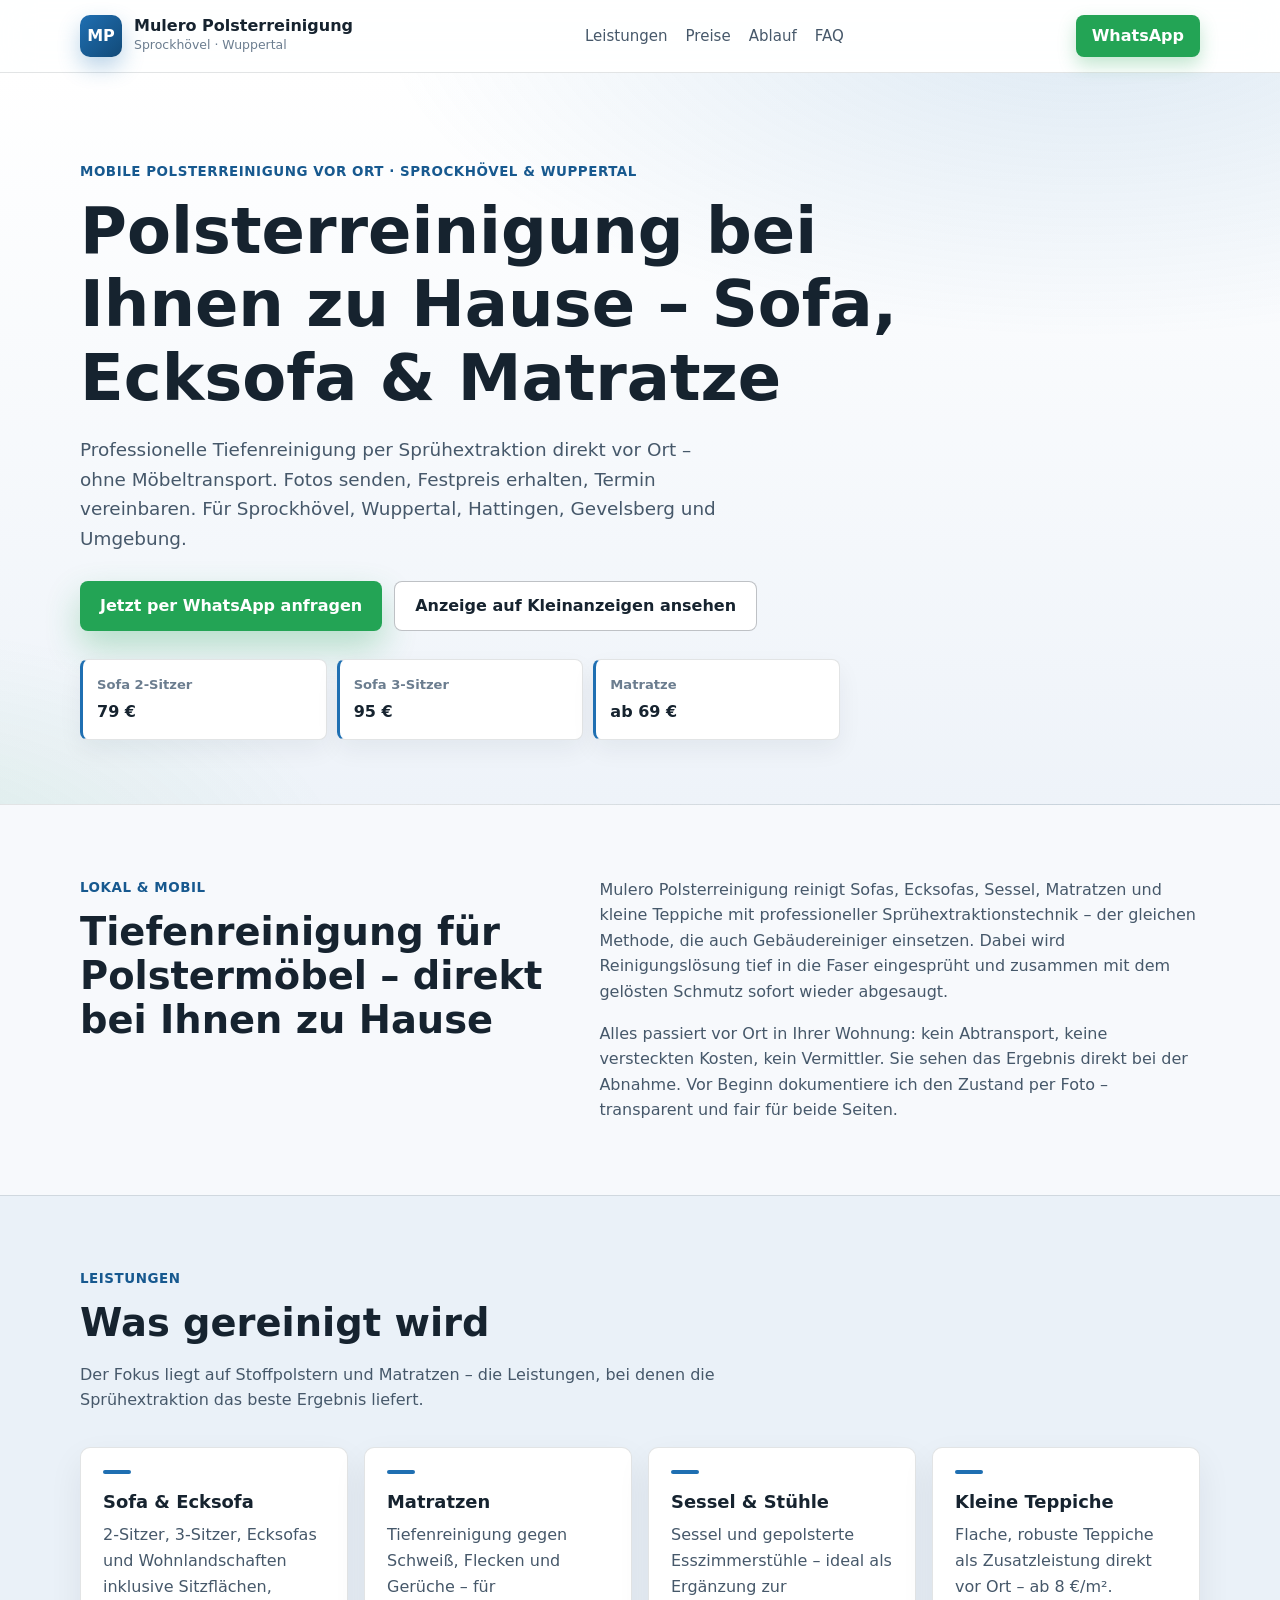
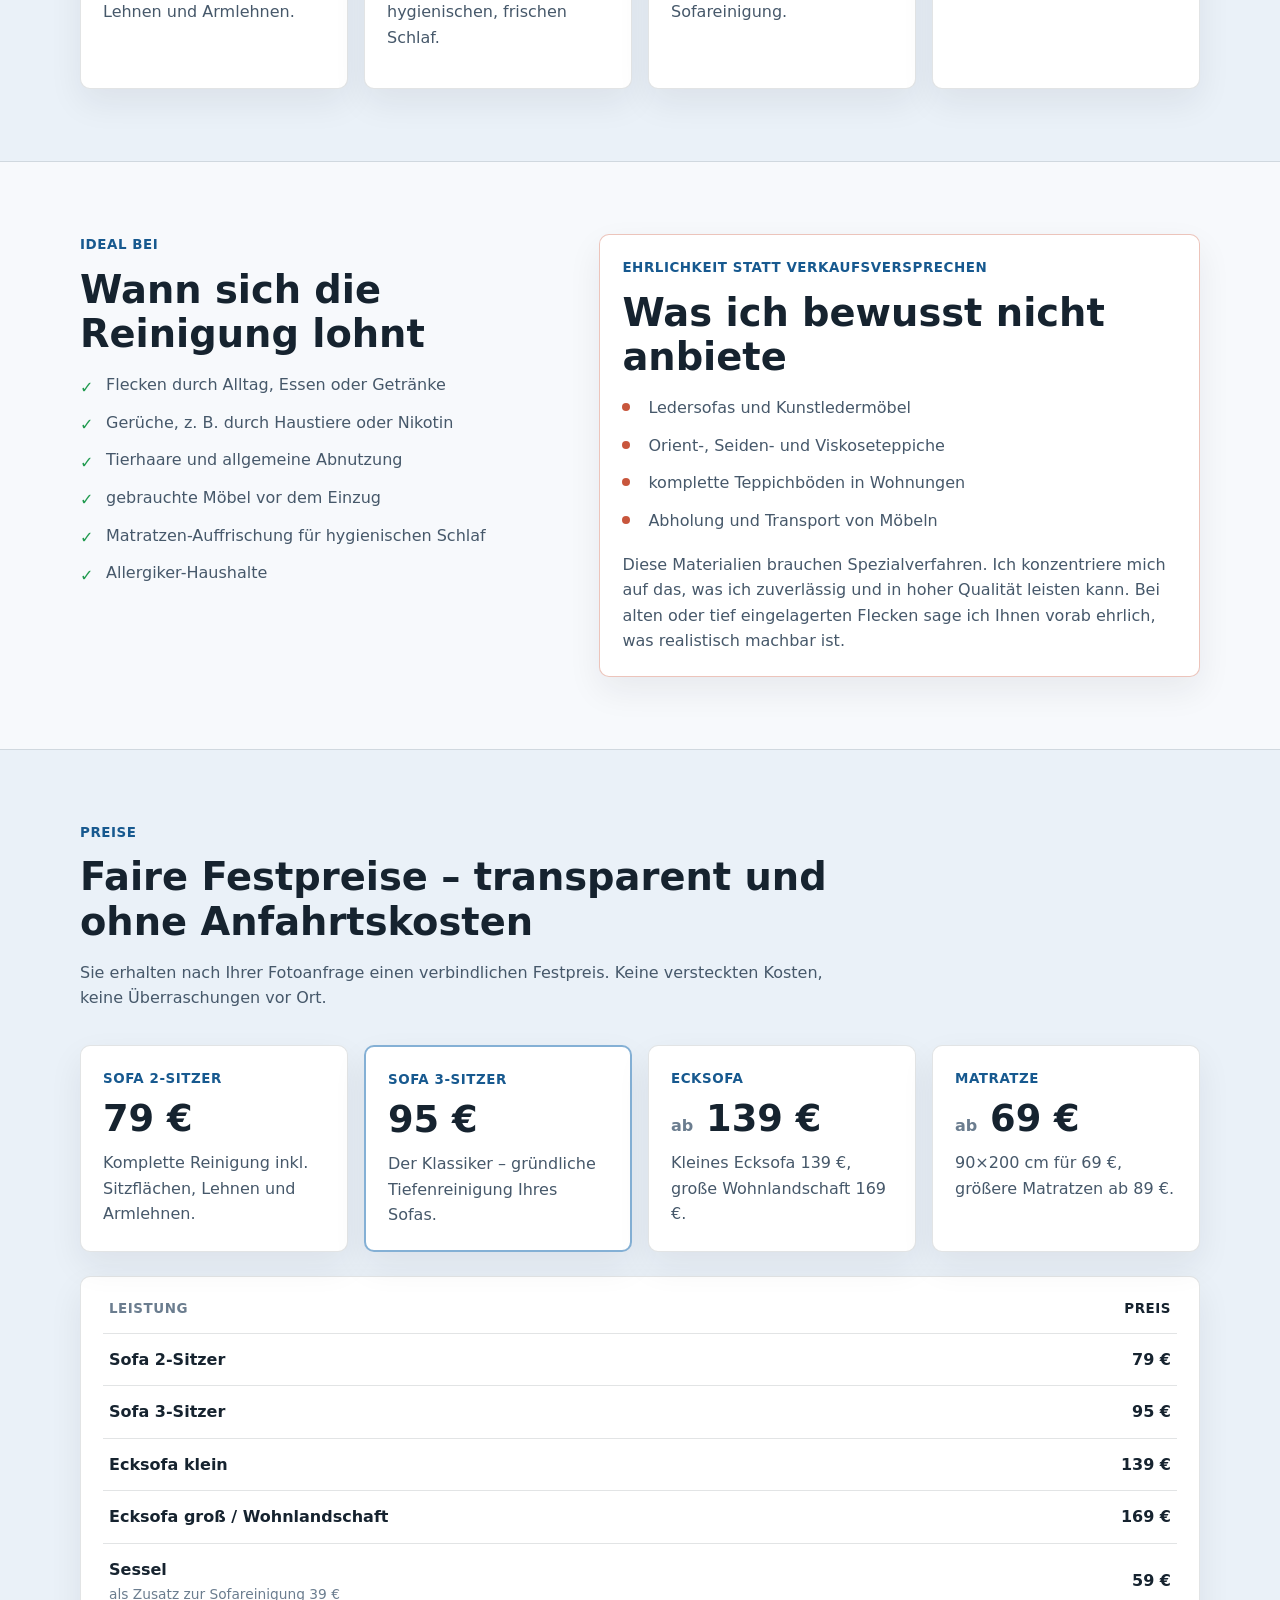
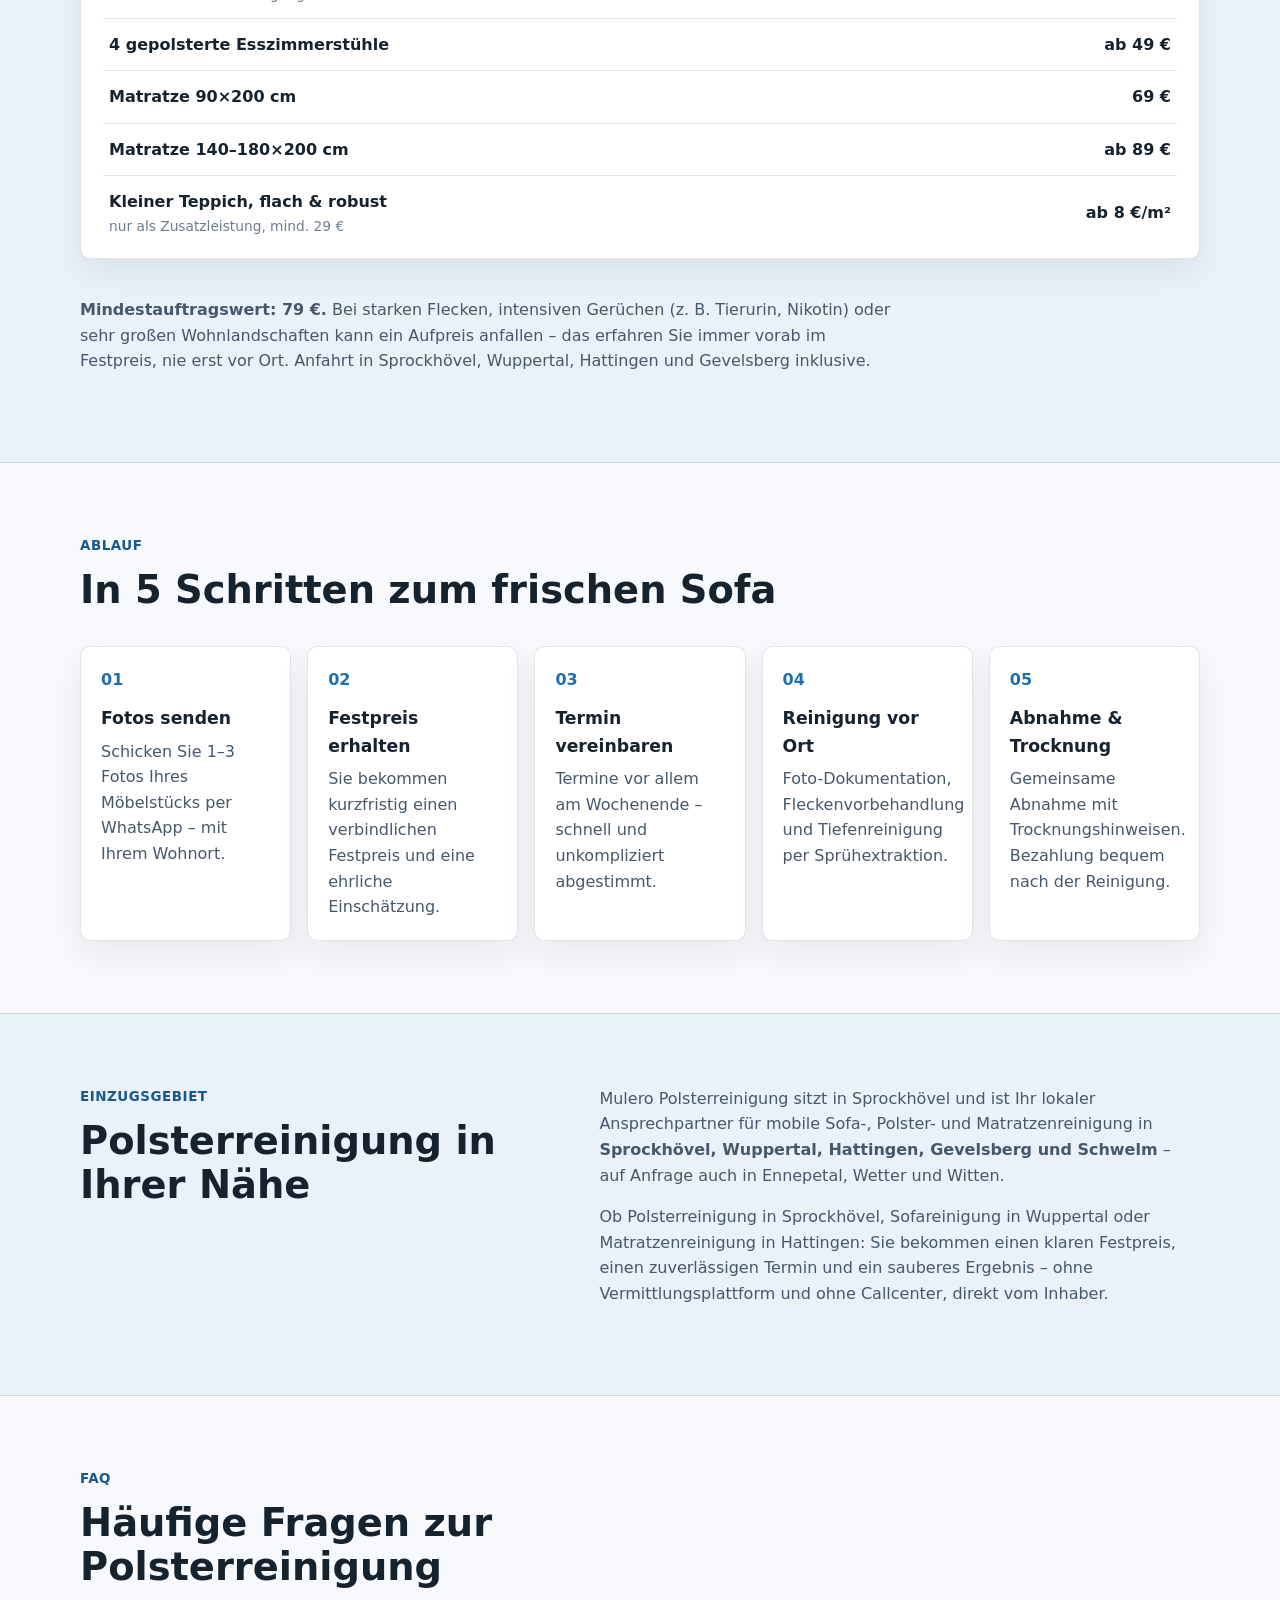
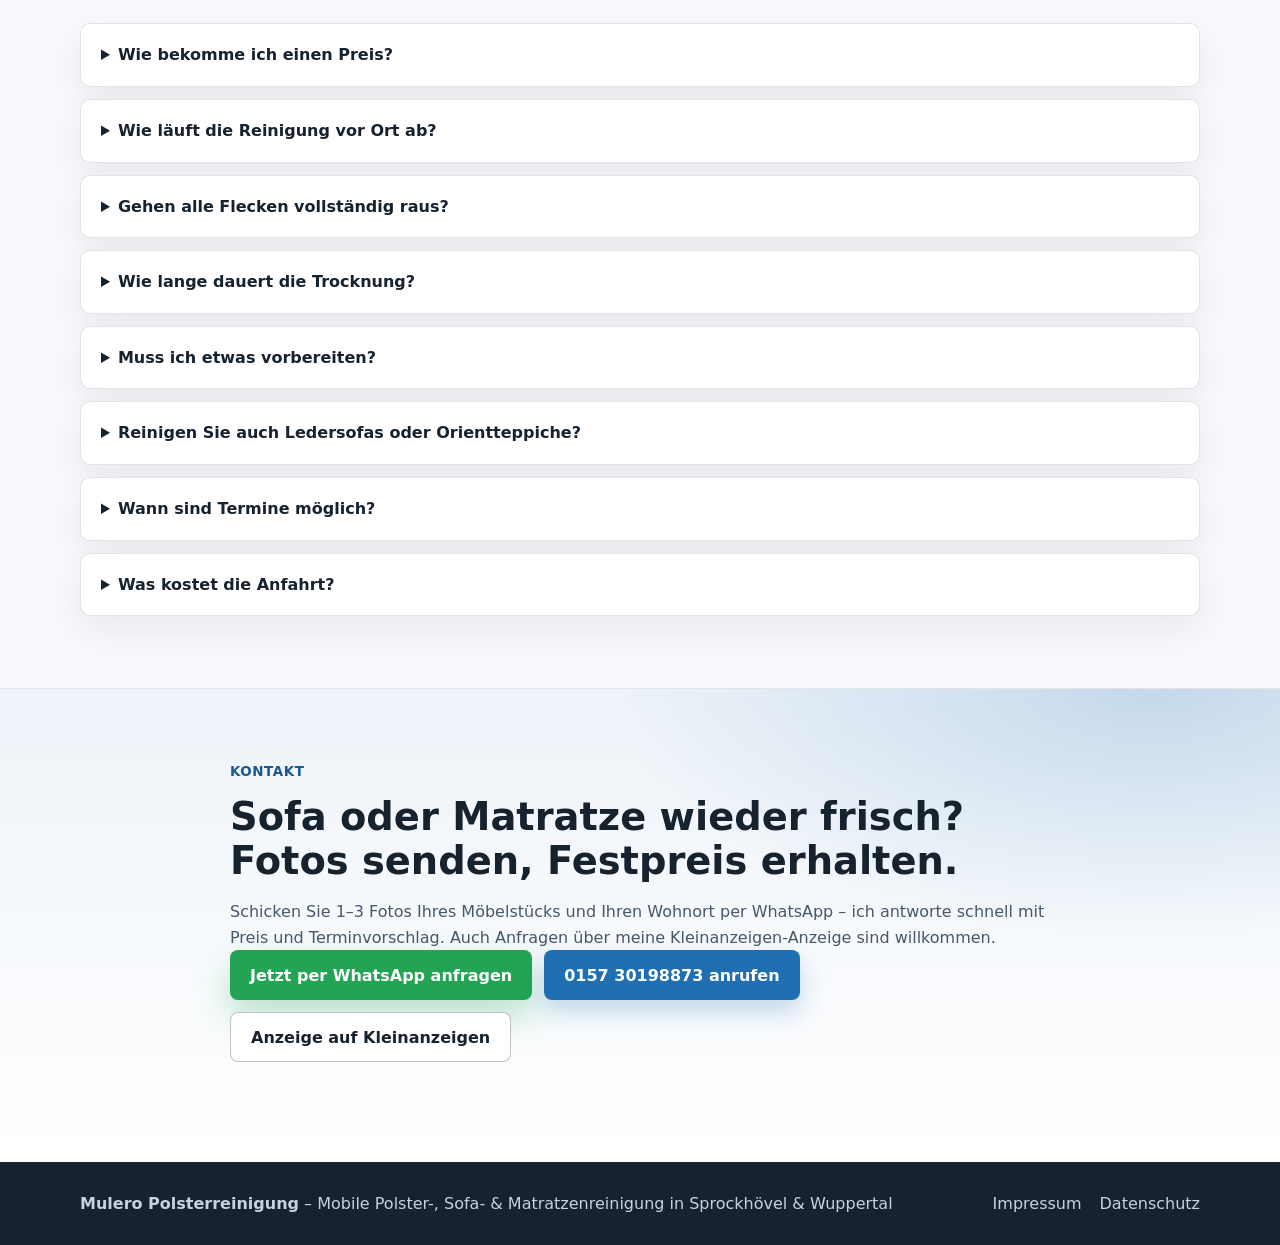
==== index.html @ 93bdd543 "Add files via upload" ====
<!doctype html>
<html lang="de">
  <head>
    <meta charset="utf-8">
    <meta name="viewport" content="width=device-width, initial-scale=1">
    <title>Polsterreinigung Sprockhövel & Wuppertal | Sofa, Ecksofa & Matratze vor Ort</title>
    <meta name="description" content="Mobile Polsterreinigung vor Ort in Sprockhövel, Wuppertal, Hattingen & Gevelsberg. Sofa ab 79 €, Ecksofa ab 139 €, Matratze ab 69 €. Festpreis nach Foto, professionelle Sprühextraktion, Wochenendtermine. Jetzt per WhatsApp anfragen.">
    <meta name="robots" content="index, follow">
    <meta name="theme-color" content="#1f6fb2">
    <meta property="og:title" content="Polsterreinigung vor Ort in Sprockhövel & Wuppertal | Mulero Polsterreinigung">
    <meta property="og:description" content="Sofa, Ecksofa & Matratze professionell vor Ort gereinigt. Festpreis nach Foto, faire Preise, Wochenendtermine. Sprockhövel, Wuppertal, Hattingen, Gevelsberg.">
    <meta property="og:type" content="website">
    <meta property="og:locale" content="de_DE">
    <link rel="stylesheet" href="styles.css">
    <script type="application/ld+json">
      {
        "@context": "https://schema.org",
        "@graph": [
          {
            "@type": "LocalBusiness",
            "@id": "#business",
            "name": "Mulero Polsterreinigung",
            "description": "Mobile Polster-, Sofa- und Matratzenreinigung vor Ort beim Kunden in Sprockhövel, Wuppertal, Hattingen, Gevelsberg und Umgebung. Professionelle Sprühextraktion, Festpreis nach Foto.",
            "url": "./",
            "telephone": "+4915730198873",
            "email": "marcello199715@gmail.com",
            "sameAs": [
              "https://www.kleinanzeigen.de/s-anzeige/polsterreinigung-sofa-matratze-teppich-sprockhoevel-wuppertal/3452141105-239-1556",
              "https://www.kleinanzeigen.de/pro/mulero-athletic-goods"
            ],
            "address": {
              "@type": "PostalAddress",
              "streetAddress": "Poststraße 12",
              "postalCode": "45549",
              "addressLocality": "Sprockhövel",
              "addressCountry": "DE"
            },
            "areaServed": [
              "Sprockhövel",
              "Wuppertal",
              "Hattingen",
              "Gevelsberg",
              "Schwelm",
              "Ennepetal",
              "Wetter (Ruhr)",
              "Witten"
            ],
            "priceRange": "69 € - 169 €",
            "openingHours": "Sa,So 09:00-18:00"
          },
          {
            "@type": "Service",
            "@id": "#service",
            "serviceType": "Mobile Polsterreinigung - Sofa, Ecksofa, Matratze, Sessel, Teppich",
            "provider": {
              "@id": "#business"
            },
            "areaServed": [
              "Sprockhövel",
              "Wuppertal",
              "Hattingen",
              "Gevelsberg",
              "Schwelm"
            ],
            "offers": [
              {
                "@type": "Offer",
                "name": "Sofa 2-Sitzer Reinigung",
                "price": "79.00",
                "priceCurrency": "EUR"
              },
              {
                "@type": "Offer",
                "name": "Sofa 3-Sitzer Reinigung",
                "price": "95.00",
                "priceCurrency": "EUR"
              },
              {
                "@type": "Offer",
                "name": "Ecksofa klein Reinigung",
                "price": "139.00",
                "priceCurrency": "EUR"
              },
              {
                "@type": "Offer",
                "name": "Ecksofa groß / Wohnlandschaft Reinigung",
                "price": "169.00",
                "priceCurrency": "EUR"
              },
              {
                "@type": "Offer",
                "name": "Matratze 90x200 Reinigung",
                "price": "69.00",
                "priceCurrency": "EUR"
              },
              {
                "@type": "Offer",
                "name": "Matratze 140-180x200 Reinigung",
                "price": "89.00",
                "priceCurrency": "EUR"
              }
            ]
          },
          {
            "@type": "FAQPage",
            "@id": "#faq",
            "mainEntity": [
              {
                "@type": "Question",
                "name": "Wie bekomme ich einen Preis für meine Polsterreinigung?",
                "acceptedAnswer": {
                  "@type": "Answer",
                  "text": "Senden Sie einfach 1–3 Fotos Ihres Möbelstücks per WhatsApp zusammen mit Ihrem Wohnort. Sie erhalten kurzfristig einen verbindlichen Festpreis und einen Terminvorschlag."
                }
              },
              {
                "@type": "Question",
                "name": "Wie läuft die Reinigung vor Ort ab?",
                "acceptedAnswer": {
                  "@type": "Answer",
                  "text": "Die Reinigung erfolgt direkt bei Ihnen zu Hause per professioneller Sprühextraktion: Foto-Dokumentation, Fleckenvorbehandlung, Tiefenreinigung und Nacharbeit. Ein Sofa dauert je nach Größe etwa 1 bis 2,5 Stunden."
                }
              },
              {
                "@type": "Question",
                "name": "Gehen alle Flecken vollständig raus?",
                "acceptedAnswer": {
                  "@type": "Answer",
                  "text": "Die Tiefenreinigung entfernt Alltagsverschmutzungen, Gerüche und viele Flecken sichtbar. Bei alten, eingebrannten oder chemischen Flecken kann eine Restspur verbleiben. Das wird vorab ehrlich anhand Ihrer Fotos eingeschätzt."
                }
              },
              {
                "@type": "Question",
                "name": "Wie lange dauert die Trocknung?",
                "acceptedAnswer": {
                  "@type": "Answer",
                  "text": "Nach der Reinigung ist das Polster oberflächlich schon deutlich trockener. Die vollständige Trocknung dauert je nach Stoff und Belüftung mehrere Stunden, im Zweifel bis über Nacht. Gute Belüftung beschleunigt die Trocknung."
                }
              },
              {
                "@type": "Question",
                "name": "Muss ich etwas vorbereiten?",
                "acceptedAnswer": {
                  "@type": "Answer",
                  "text": "Bitte saugen Sie das Möbelstück vor dem Termin grob ab und halten Sie den Bereich frei zugänglich. Benötigt werden vor Ort nur eine Steckdose und Zugang zu Wasser."
                }
              },
              {
                "@type": "Question",
                "name": "Reinigen Sie auch Ledersofas oder Orientteppiche?",
                "acceptedAnswer": {
                  "@type": "Answer",
                  "text": "Nein. Ledersofas sowie empfindliche Teppiche aus Seide, Viskose oder hochwertige Orientteppiche werden bewusst nicht angeboten, da sie eine Spezialbehandlung benötigen. Der Fokus liegt auf Stoffpolstern, Matratzen und robusten, flachen Teppichen."
                }
              },
              {
                "@type": "Question",
                "name": "Wann sind Termine möglich?",
                "acceptedAnswer": {
                  "@type": "Answer",
                  "text": "Termine sind vor allem am Wochenende möglich, nach Absprache auch unter der Woche. Kurzfristige Terminvergabe nach Fotoanfrage."
                }
              },
              {
                "@type": "Question",
                "name": "Was kostet die Anfahrt?",
                "acceptedAnswer": {
                  "@type": "Answer",
                  "text": "In Sprockhövel, Wuppertal, Hattingen und Gevelsberg ist die Anfahrt im Festpreis enthalten. Der Mindestauftragswert beträgt 79 €."
                }
              }
            ]
          }
        ]
      }
    </script>
    <script>
      window.va = window.va || function () { (window.vaq = window.vaq || []).push(arguments); };
    </script>
    <script defer src="/_vercel/insights/script.js"></script>
  </head>
  <body>
    <a class="skip-link" href="#main">Direkt zum Inhalt</a>

    <header class="site-header" aria-label="Hauptnavigation">
      <nav class="nav wrap">
        <a class="brand" href="#top" aria-label="Mulero Polsterreinigung Startseite">
          <span class="brand-mark" aria-hidden="true">MP</span>
          <span>
            <strong>Mulero Polsterreinigung</strong>
            <small>Sprockhövel · Wuppertal</small>
          </span>
        </a>
        <div class="nav-links" aria-label="Seitennavigation">
          <a href="#leistungen">Leistungen</a>
          <a href="#preise">Preise</a>
          <a href="#ablauf">Ablauf</a>
          <a href="#faq">FAQ</a>
        </div>
        <a class="nav-cta" href="https://wa.me/4915730198873?text=Hallo%2C%20ich%20interessiere%20mich%20f%C3%BCr%20eine%20Polsterreinigung.%20Ich%20schicke%20Ihnen%20gern%20Fotos%20von%20meinem%20M%C3%B6belst%C3%BCck.">WhatsApp</a>
      </nav>
    </header>

    <main id="main">
      <section class="hero" id="top" aria-labelledby="hero-title">
        <div class="hero-content wrap">
          <p class="eyebrow">Mobile Polsterreinigung vor Ort · Sprockhövel & Wuppertal</p>
          <h1 id="hero-title">Polsterreinigung bei Ihnen zu Hause – Sofa, Ecksofa & Matratze</h1>
          <p class="hero-copy">Professionelle Tiefenreinigung per Sprühextraktion direkt vor Ort – ohne Möbeltransport. Fotos senden, Festpreis erhalten, Termin vereinbaren. Für Sprockhövel, Wuppertal, Hattingen, Gevelsberg und Umgebung.</p>
          <div class="hero-actions" aria-label="Kontakt">
            <a class="button button-primary" href="https://wa.me/4915730198873?text=Hallo%2C%20ich%20interessiere%20mich%20f%C3%BCr%20eine%20Polsterreinigung.%20Ich%20schicke%20Ihnen%20gern%20Fotos%20von%20meinem%20M%C3%B6belst%C3%BCck.">Jetzt per WhatsApp anfragen</a>
            <a class="button button-ghost" href="https://www.kleinanzeigen.de/s-anzeige/polsterreinigung-sofa-matratze-teppich-sprockhoevel-wuppertal/3452141105-239-1556">Anzeige auf Kleinanzeigen ansehen</a>
          </div>
          <dl class="hero-facts" aria-label="Startpreise">
            <div>
              <dt>Sofa 2-Sitzer</dt>
              <dd>79 €</dd>
            </div>
            <div>
              <dt>Sofa 3-Sitzer</dt>
              <dd>95 €</dd>
            </div>
            <div>
              <dt>Matratze</dt>
              <dd>ab 69 €</dd>
            </div>
          </dl>
        </div>
      </section>

      <section class="section intro" aria-labelledby="intro-title">
        <div class="wrap two-column">
          <div>
            <p class="section-kicker">Lokal & mobil</p>
            <h2 id="intro-title">Tiefenreinigung für Polstermöbel – direkt bei Ihnen zu Hause</h2>
          </div>
          <div class="intro-copy">
            <p>Mulero Polsterreinigung reinigt Sofas, Ecksofas, Sessel, Matratzen und kleine Teppiche mit professioneller Sprühextraktionstechnik – der gleichen Methode, die auch Gebäudereiniger einsetzen. Dabei wird Reinigungslösung tief in die Faser eingesprüht und zusammen mit dem gelösten Schmutz sofort wieder abgesaugt.</p>
            <p>Alles passiert vor Ort in Ihrer Wohnung: kein Abtransport, keine versteckten Kosten, kein Vermittler. Sie sehen das Ergebnis direkt bei der Abnahme. Vor Beginn dokumentiere ich den Zustand per Foto – transparent und fair für beide Seiten.</p>
          </div>
        </div>
      </section>

      <section class="section band" id="leistungen" aria-labelledby="service-title">
        <div class="wrap">
          <div class="section-head">
            <p class="section-kicker">Leistungen</p>
            <h2 id="service-title">Was gereinigt wird</h2>
            <p>Der Fokus liegt auf Stoffpolstern und Matratzen – die Leistungen, bei denen die Sprühextraktion das beste Ergebnis liefert.</p>
          </div>
          <div class="feature-grid">
            <article class="feature-card">
              <span class="feature-dot" aria-hidden="true"></span>
              <h3>Sofa & Ecksofa</h3>
              <p>2-Sitzer, 3-Sitzer, Ecksofas und Wohnlandschaften inklusive Sitzflächen, Lehnen und Armlehnen.</p>
            </article>
            <article class="feature-card">
              <span class="feature-dot" aria-hidden="true"></span>
              <h3>Matratzen</h3>
              <p>Tiefenreinigung gegen Schweiß, Flecken und Gerüche – für hygienischen, frischen Schlaf.</p>
            </article>
            <article class="feature-card">
              <span class="feature-dot" aria-hidden="true"></span>
              <h3>Sessel & Stühle</h3>
              <p>Sessel und gepolsterte Esszimmerstühle – ideal als Ergänzung zur Sofareinigung.</p>
            </article>
            <article class="feature-card">
              <span class="feature-dot" aria-hidden="true"></span>
              <h3>Kleine Teppiche</h3>
              <p>Flache, robuste Teppiche als Zusatzleistung direkt vor Ort – ab 8 €/m².</p>
            </article>
          </div>
        </div>
      </section>

      <section class="section" aria-labelledby="fit-title">
        <div class="wrap split">
          <div>
            <p class="section-kicker">Ideal bei</p>
            <h2 id="fit-title">Wann sich die Reinigung lohnt</h2>
            <ul class="check-list">
              <li>Flecken durch Alltag, Essen oder Getränke</li>
              <li>Gerüche, z.&nbsp;B. durch Haustiere oder Nikotin</li>
              <li>Tierhaare und allgemeine Abnutzung</li>
              <li>gebrauchte Möbel vor dem Einzug</li>
              <li>Matratzen-Auffrischung für hygienischen Schlaf</li>
              <li>Allergiker-Haushalte</li>
            </ul>
          </div>
          <div class="notice-panel">
            <p class="section-kicker">Ehrlichkeit statt Verkaufsversprechen</p>
            <h2>Was ich bewusst nicht anbiete</h2>
            <ul class="plain-list">
              <li>Ledersofas und Kunstledermöbel</li>
              <li>Orient-, Seiden- und Viskoseteppiche</li>
              <li>komplette Teppichböden in Wohnungen</li>
              <li>Abholung und Transport von Möbeln</li>
            </ul>
            <p>Diese Materialien brauchen Spezialverfahren. Ich konzentriere mich auf das, was ich zuverlässig und in hoher Qualität leisten kann. Bei alten oder tief eingelagerten Flecken sage ich Ihnen vorab ehrlich, was realistisch machbar ist.</p>
          </div>
        </div>
      </section>

      <section class="section band" id="preise" aria-labelledby="price-title">
        <div class="wrap">
          <div class="section-head">
            <p class="section-kicker">Preise</p>
            <h2 id="price-title">Faire Festpreise – transparent und ohne Anfahrtskosten</h2>
            <p>Sie erhalten nach Ihrer Fotoanfrage einen verbindlichen Festpreis. Keine versteckten Kosten, keine Überraschungen vor Ort.</p>
          </div>
          <div class="price-grid">
            <article class="price-card">
              <p class="price-label">Sofa 2-Sitzer</p>
              <p class="price">79 €</p>
              <p>Komplette Reinigung inkl. Sitzflächen, Lehnen und Armlehnen.</p>
            </article>
            <article class="price-card price-card-highlight">
              <p class="price-label">Sofa 3-Sitzer</p>
              <p class="price">95 €</p>
              <p>Der Klassiker – gründliche Tiefenreinigung Ihres Sofas.</p>
            </article>
            <article class="price-card">
              <p class="price-label">Ecksofa</p>
              <p class="price"><small>ab</small> 139 €</p>
              <p>Kleines Ecksofa 139 €, große Wohnlandschaft 169 €.</p>
            </article>
            <article class="price-card">
              <p class="price-label">Matratze</p>
              <p class="price"><small>ab</small> 69 €</p>
              <p>90×200 cm für 69 €, größere Matratzen ab 89 €.</p>
            </article>
          </div>
          <div class="price-table-panel">
            <table class="price-table">
              <caption class="visually-hidden" hidden>Komplette Preisliste</caption>
              <thead>
                <tr>
                  <th scope="col">Leistung</th>
                  <th scope="col">Preis</th>
                </tr>
              </thead>
              <tbody>
                <tr>
                  <td>Sofa 2-Sitzer</td>
                  <td>79 €</td>
                </tr>
                <tr>
                  <td>Sofa 3-Sitzer</td>
                  <td>95 €</td>
                </tr>
                <tr>
                  <td>Ecksofa klein</td>
                  <td>139 €</td>
                </tr>
                <tr>
                  <td>Ecksofa groß / Wohnlandschaft</td>
                  <td>169 €</td>
                </tr>
                <tr>
                  <td>Sessel <span class="table-hint">als Zusatz zur Sofareinigung 39 €</span></td>
                  <td>59 €</td>
                </tr>
                <tr>
                  <td>4 gepolsterte Esszimmerstühle</td>
                  <td>ab 49 €</td>
                </tr>
                <tr>
                  <td>Matratze 90×200 cm</td>
                  <td>69 €</td>
                </tr>
                <tr>
                  <td>Matratze 140–180×200 cm</td>
                  <td>ab 89 €</td>
                </tr>
                <tr>
                  <td>Kleiner Teppich, flach &amp; robust <span class="table-hint">nur als Zusatzleistung, mind. 29 €</span></td>
                  <td>ab 8 €/m²</td>
                </tr>
              </tbody>
            </table>
          </div>
          <p class="price-note"><strong>Mindestauftragswert: 79 €.</strong> Bei starken Flecken, intensiven Gerüchen (z.&nbsp;B. Tierurin, Nikotin) oder sehr großen Wohnlandschaften kann ein Aufpreis anfallen – das erfahren Sie immer vorab im Festpreis, nie erst vor Ort. Anfahrt in Sprockhövel, Wuppertal, Hattingen und Gevelsberg inklusive.</p>
        </div>
      </section>

      <section class="section" id="ablauf" aria-labelledby="process-title">
        <div class="wrap">
          <div class="section-head">
            <p class="section-kicker">Ablauf</p>
            <h2 id="process-title">In 5 Schritten zum frischen Sofa</h2>
          </div>
          <ol class="steps">
            <li>
              <span>01</span>
              <strong>Fotos senden</strong>
              <p>Schicken Sie 1–3 Fotos Ihres Möbelstücks per WhatsApp – mit Ihrem Wohnort.</p>
            </li>
            <li>
              <span>02</span>
              <strong>Festpreis erhalten</strong>
              <p>Sie bekommen kurzfristig einen verbindlichen Festpreis und eine ehrliche Einschätzung.</p>
            </li>
            <li>
              <span>03</span>
              <strong>Termin vereinbaren</strong>
              <p>Termine vor allem am Wochenende – schnell und unkompliziert abgestimmt.</p>
            </li>
            <li>
              <span>04</span>
              <strong>Reinigung vor Ort</strong>
              <p>Foto-Dokumentation, Fleckenvorbehandlung und Tiefenreinigung per Sprühextraktion.</p>
            </li>
            <li>
              <span>05</span>
              <strong>Abnahme & Trocknung</strong>
              <p>Gemeinsame Abnahme mit Trocknungshinweisen. Bezahlung bequem nach der Reinigung.</p>
            </li>
          </ol>
        </div>
      </section>

      <section class="section band" aria-labelledby="area-title">
        <div class="wrap two-column">
          <div>
            <p class="section-kicker">Einzugsgebiet</p>
            <h2 id="area-title">Polsterreinigung in Ihrer Nähe</h2>
          </div>
          <div>
            <p>Mulero Polsterreinigung sitzt in Sprockhövel und ist Ihr lokaler Ansprechpartner für mobile Sofa-, Polster- und Matratzenreinigung in <strong>Sprockhövel, Wuppertal, Hattingen, Gevelsberg und Schwelm</strong> – auf Anfrage auch in Ennepetal, Wetter und Witten.</p>
            <p>Ob Polsterreinigung in Sprockhövel, Sofareinigung in Wuppertal oder Matratzenreinigung in Hattingen: Sie bekommen einen klaren Festpreis, einen zuverlässigen Termin und ein sauberes Ergebnis – ohne Vermittlungsplattform und ohne Callcenter, direkt vom Inhaber.</p>
          </div>
        </div>
      </section>

      <section class="section faq" id="faq" aria-labelledby="faq-title">
        <div class="wrap">
          <div class="section-head">
            <p class="section-kicker">FAQ</p>
            <h2 id="faq-title">Häufige Fragen zur Polsterreinigung</h2>
          </div>
          <div class="faq-list">
            <details>
              <summary>Wie bekomme ich einen Preis?</summary>
              <p>Senden Sie einfach 1–3 Fotos Ihres Möbelstücks per WhatsApp zusammen mit Ihrem Wohnort. Sie erhalten kurzfristig einen verbindlichen Festpreis und einen Terminvorschlag.</p>
            </details>
            <details>
              <summary>Wie läuft die Reinigung vor Ort ab?</summary>
              <p>Die Reinigung erfolgt direkt bei Ihnen zu Hause per professioneller Sprühextraktion: Foto-Dokumentation, Fleckenvorbehandlung, Tiefenreinigung und Nacharbeit. Ein Sofa dauert je nach Größe etwa 1 bis 2,5 Stunden.</p>
            </details>
            <details>
              <summary>Gehen alle Flecken vollständig raus?</summary>
              <p>Die Tiefenreinigung entfernt Alltagsverschmutzungen, Gerüche und viele Flecken sichtbar. Bei alten, eingebrannten oder chemischen Flecken kann eine Restspur verbleiben. Das schätze ich vorab ehrlich anhand Ihrer Fotos ein – Sie entscheiden dann, ob sich die Reinigung für Sie lohnt.</p>
            </details>
            <details>
              <summary>Wie lange dauert die Trocknung?</summary>
              <p>Nach der Reinigung ist das Polster oberflächlich schon deutlich trockener. Die vollständige Trocknung dauert je nach Stoff und Belüftung mehrere Stunden, im Zweifel bis über Nacht. Gute Belüftung beschleunigt die Trocknung.</p>
            </details>
            <details>
              <summary>Muss ich etwas vorbereiten?</summary>
              <p>Bitte saugen Sie das Möbelstück vor dem Termin grob ab und halten Sie den Bereich frei zugänglich. Vor Ort benötige ich nur eine Steckdose und Zugang zu Wasser.</p>
            </details>
            <details>
              <summary>Reinigen Sie auch Ledersofas oder Orientteppiche?</summary>
              <p>Nein. Leder sowie empfindliche Teppiche aus Seide, Viskose oder hochwertige Orientteppiche brauchen Spezialverfahren und werden bewusst nicht angeboten. Der Fokus liegt auf Stoffpolstern, Matratzen und robusten, flachen Teppichen.</p>
            </details>
            <details>
              <summary>Wann sind Termine möglich?</summary>
              <p>Termine sind vor allem am Wochenende möglich, nach Absprache auch unter der Woche. Nach Ihrer Fotoanfrage bekommen Sie schnell einen konkreten Terminvorschlag.</p>
            </details>
            <details>
              <summary>Was kostet die Anfahrt?</summary>
              <p>In Sprockhövel, Wuppertal, Hattingen und Gevelsberg ist die Anfahrt im Festpreis enthalten. Es gilt ein Mindestauftragswert von 79 €.</p>
            </details>
          </div>
        </div>
      </section>

      <section class="section final-cta" id="kontakt" aria-labelledby="contact-title">
        <div class="wrap">
          <p class="section-kicker">Kontakt</p>
          <h2 id="contact-title">Sofa oder Matratze wieder frisch? Fotos senden, Festpreis erhalten.</h2>
          <p>Schicken Sie 1–3 Fotos Ihres Möbelstücks und Ihren Wohnort per WhatsApp – ich antworte schnell mit Preis und Terminvorschlag. Auch Anfragen über meine Kleinanzeigen-Anzeige sind willkommen.</p>
          <div class="hero-actions">
            <a class="button button-primary" href="https://wa.me/4915730198873?text=Hallo%2C%20ich%20interessiere%20mich%20f%C3%BCr%20eine%20Polsterreinigung.%20Ich%20schicke%20Ihnen%20gern%20Fotos%20von%20meinem%20M%C3%B6belst%C3%BCck.">Jetzt per WhatsApp anfragen</a>
            <a class="button button-secondary" href="tel:+4915730198873">0157 30198873 anrufen</a>
            <a class="button button-ghost" href="https://www.kleinanzeigen.de/s-anzeige/polsterreinigung-sofa-matratze-teppich-sprockhoevel-wuppertal/3452141105-239-1556">Anzeige auf Kleinanzeigen</a>
          </div>
        </div>
      </section>
    </main>

    <footer class="site-footer">
      <div class="wrap footer-inner">
        <p><strong>Mulero Polsterreinigung</strong> – Mobile Polster-, Sofa- & Matratzenreinigung in Sprockhövel & Wuppertal</p>
        <nav aria-label="Rechtliche Links">
          <a href="impressum.html">Impressum</a>
          <a href="datenschutz.html">Datenschutz</a>
        </nav>
      </div>
    </footer>
  </body>
</html>
---- styles.css ----
:root {
  color-scheme: light;
  --bg: #f7f9fc;
  --bg-2: #eef3f9;
  --band: #eaf1f8;
  --panel: #ffffff;
  --text: #16232f;
  --muted: #46586a;
  --soft: #6b7d8f;
  --line: rgba(22, 35, 47, 0.12);
  --accent: #1f6fb2;
  --accent-2: #17598f;
  --accent-soft: rgba(31, 111, 178, 0.1);
  --shadow: rgba(22, 35, 47, 0.1);
  --max: 1120px;
}

* {
  box-sizing: border-box;
}

html {
  scroll-behavior: smooth;
}

body {
  margin: 0;
  background: var(--bg);
  color: var(--text);
  font-family: Inter, ui-sans-serif, system-ui, -apple-system, BlinkMacSystemFont, "Segoe UI", sans-serif;
  font-size: 16px;
  line-height: 1.6;
}

img {
  display: block;
  max-width: 100%;
}

a {
  color: inherit;
  text-decoration: none;
}

p,
h1,
h2,
h3 {
  margin-top: 0;
}

p {
  color: var(--muted);
}

h1,
h2,
h3 {
  line-height: 1.15;
}

h1 {
  max-width: 840px;
  margin-bottom: 20px;
  font-size: 2.4rem;
}

h2 {
  margin-bottom: 16px;
  font-size: 1.9rem;
}

h3 {
  margin-bottom: 10px;
  font-size: 1.12rem;
}

ul,
ol,
dl {
  margin: 0;
  padding: 0;
}

table {
  width: 100%;
  border-collapse: collapse;
}

.wrap {
  width: min(100% - 32px, var(--max));
  margin-inline: auto;
}

.skip-link {
  position: fixed;
  top: 12px;
  left: 12px;
  z-index: 100;
  padding: 10px 14px;
  background: var(--accent);
  color: #fff;
  border-radius: 6px;
  transform: translateY(-140%);
  transition: transform 160ms ease;
}

.skip-link:focus {
  transform: translateY(0);
}

.site-header {
  position: sticky;
  top: 0;
  z-index: 20;
  background: rgba(255, 255, 255, 0.88);
  border-bottom: 1px solid var(--line);
  backdrop-filter: blur(16px);
}

.nav {
  display: flex;
  min-height: 72px;
  align-items: center;
  justify-content: space-between;
  gap: 16px;
}

.brand {
  display: inline-flex;
  min-width: 0;
  align-items: center;
  gap: 12px;
}

.brand-mark {
  display: grid;
  width: 42px;
  height: 42px;
  flex: 0 0 auto;
  place-items: center;
  background: linear-gradient(135deg, var(--accent), #124a78);
  border-radius: 10px;
  box-shadow: 0 10px 22px rgba(31, 111, 178, 0.3);
  color: #fff;
  font-weight: 800;
}

.brand strong,
.brand small {
  display: block;
}

.brand strong {
  line-height: 1.1;
}

.brand small {
  color: var(--soft);
  font-size: 0.78rem;
}

.nav-links {
  display: none;
  align-items: center;
  gap: 18px;
  color: var(--muted);
  font-size: 0.94rem;
}

.nav-links a,
.site-footer a {
  transition: color 160ms ease;
}

.nav-links a:hover {
  color: var(--text);
}

.site-footer a:hover {
  color: #fff;
}

.nav-cta {
  display: inline-flex;
  min-height: 42px;
  align-items: center;
  justify-content: center;
  padding: 0 16px;
  background: #23a455;
  border-radius: 8px;
  color: #fff;
  font-weight: 700;
  box-shadow: 0 8px 18px rgba(35, 164, 85, 0.28);
}

.hero {
  position: relative;
  display: grid;
  overflow: hidden;
  align-items: center;
  padding: 88px 0 64px;
  background:
    radial-gradient(1100px 520px at 85% -10%, rgba(31, 111, 178, 0.16), transparent 65%),
    radial-gradient(800px 420px at -10% 110%, rgba(35, 164, 85, 0.1), transparent 60%),
    linear-gradient(180deg, #ffffff, var(--bg-2));
  border-bottom: 1px solid var(--line);
}

.hero-media {
  margin-top: 36px;
  border-radius: 14px;
  overflow: hidden;
  border: 1px solid var(--line);
  box-shadow: 0 24px 60px var(--shadow);
}

.hero-media img {
  width: 100%;
  height: auto;
}

.hero-content {
  position: relative;
  z-index: 1;
}

.eyebrow,
.section-kicker,
.price-label {
  margin-bottom: 12px;
  color: var(--accent-2);
  font-size: 0.84rem;
  font-weight: 800;
  text-transform: uppercase;
  letter-spacing: 0.04em;
}

.hero-copy {
  max-width: 660px;
  margin-bottom: 28px;
  font-size: 1.15rem;
}

.hero-actions {
  display: flex;
  flex-wrap: wrap;
  gap: 12px;
  margin-bottom: 28px;
}

.button {
  display: inline-flex;
  min-height: 50px;
  align-items: center;
  justify-content: center;
  padding: 13px 20px;
  border-radius: 8px;
  font-weight: 800;
  line-height: 1.2;
  text-align: center;
  transition:
    transform 160ms ease,
    border-color 160ms ease,
    background 160ms ease,
    box-shadow 160ms ease;
}

.button:hover {
  transform: translateY(-1px);
}

.button-primary {
  background: #23a455;
  color: #fff;
  box-shadow: 0 16px 34px rgba(35, 164, 85, 0.3);
}

.button-primary:hover {
  background: #1f9a4e;
}

.button-secondary {
  background: var(--accent);
  color: #fff;
  box-shadow: 0 12px 26px rgba(31, 111, 178, 0.26);
}

.button-secondary:hover {
  background: var(--accent-2);
}

.button-ghost {
  border: 1px solid rgba(22, 35, 47, 0.28);
  color: var(--text);
  background: #fff;
}

.hero-facts {
  display: grid;
  gap: 10px;
  max-width: 760px;
}

.hero-facts div {
  padding: 14px;
  border: 1px solid var(--line);
  border-left: 3px solid var(--accent);
  background: #fff;
  border-radius: 8px;
  box-shadow: 0 10px 24px rgba(22, 35, 47, 0.06);
}

.hero-facts dt {
  color: var(--soft);
  font-size: 0.82rem;
  font-weight: 700;
}

.hero-facts dd {
  margin: 4px 0 0;
  color: var(--text);
  font-weight: 800;
}

.section {
  padding: 72px 0;
}

.band {
  background: var(--band);
  border-block: 1px solid var(--line);
}

.section-head {
  max-width: 760px;
  margin-bottom: 34px;
}

.two-column,
.split {
  display: grid;
  gap: 28px;
}

.intro-copy p:last-child,
.section-head p:last-child,
.notice-panel p:last-child,
.price-card p:last-child,
.final-cta p:last-of-type {
  margin-bottom: 0;
}

.feature-grid,
.price-grid,
.steps {
  display: grid;
  gap: 16px;
}

.feature-card,
.price-card,
.steps li,
.notice-panel,
.faq-list details,
.price-table-panel {
  border: 1px solid var(--line);
  background: var(--panel);
  border-radius: 10px;
  box-shadow: 0 14px 34px rgba(22, 35, 47, 0.07);
}

.feature-card,
.price-card,
.notice-panel {
  padding: 22px;
}

.feature-dot {
  display: block;
  width: 28px;
  height: 4px;
  margin-bottom: 18px;
  background: var(--accent);
  border-radius: 999px;
}

.check-list,
.plain-list {
  display: grid;
  gap: 12px;
  list-style: none;
}

.check-list li,
.plain-list li {
  position: relative;
  padding-left: 26px;
  color: var(--muted);
}

.check-list li::before {
  position: absolute;
  top: 0.15em;
  left: 0;
  content: "✓";
  color: #1f9a4e;
  font-weight: 900;
}

.plain-list li::before {
  position: absolute;
  top: 0.74em;
  left: 0;
  width: 8px;
  height: 8px;
  content: "";
  background: #c8563c;
  border-radius: 50%;
  transform: translateY(-50%);
}

.notice-panel {
  border-color: rgba(200, 86, 60, 0.35);
  background: #fff;
}

.notice-panel .plain-list {
  margin-bottom: 18px;
}

.price-grid {
  margin-bottom: 24px;
}

.price-card {
  display: flex;
  flex-direction: column;
}

.price-card-highlight {
  border-color: rgba(31, 111, 178, 0.55);
  border-width: 2px;
}

.price {
  margin-bottom: 12px;
  color: var(--text);
  font-size: 2.3rem;
  font-weight: 900;
  line-height: 1;
}

.price small {
  font-size: 1rem;
  font-weight: 700;
  color: var(--soft);
}

.price-note {
  max-width: 820px;
  padding: 14px 0 0;
  color: var(--muted);
}

.price-table-panel {
  padding: 8px 22px;
  margin-bottom: 24px;
}

.price-table th,
.price-table td {
  padding: 13px 6px;
  text-align: left;
  border-bottom: 1px solid var(--line);
}

.price-table tr:last-child td {
  border-bottom: none;
}

.price-table th {
  color: var(--soft);
  font-size: 0.84rem;
  text-transform: uppercase;
  letter-spacing: 0.04em;
}

.price-table td:last-child,
.price-table th:last-child {
  text-align: right;
  white-space: nowrap;
  font-weight: 800;
  color: var(--text);
}

.price-table td:first-child {
  color: var(--text);
  font-weight: 600;
}

.price-table td .table-hint {
  display: block;
  color: var(--soft);
  font-size: 0.86rem;
  font-weight: 400;
}

.steps {
  list-style: none;
}

.steps li {
  padding: 20px;
}

.steps span {
  display: block;
  margin-bottom: 12px;
  color: var(--accent);
  font-weight: 900;
}

.steps strong {
  display: block;
  margin-bottom: 6px;
  color: var(--text);
  font-size: 1.08rem;
}

.steps p {
  margin-bottom: 0;
}

.faq-list {
  display: grid;
  gap: 12px;
}

.faq-list details {
  padding: 0;
}

.faq-list summary {
  cursor: pointer;
  padding: 18px 20px;
  color: var(--text);
  font-weight: 800;
}

.faq-list p {
  margin: 0;
  padding: 0 20px 20px;
}

.final-cta {
  background:
    radial-gradient(900px 420px at 90% 0%, rgba(31, 111, 178, 0.2), transparent 60%),
    linear-gradient(180deg, var(--bg-2), #ffffff);
  border-top: 1px solid var(--line);
}

.final-cta .wrap {
  max-width: 820px;
}

.site-footer {
  padding: 28px 0;
  background: #16232f;
  border-top: 1px solid var(--line);
  color: #c6d2de;
}

.site-footer p {
  color: #c6d2de;
}

.footer-inner {
  display: grid;
  gap: 14px;
}

.footer-inner p {
  margin: 0;
}

.site-footer nav {
  display: flex;
  flex-wrap: wrap;
  gap: 18px;
}

.legal-page {
  min-height: 100vh;
  background: var(--bg);
}

.legal-main {
  padding: 110px 0 80px;
}

.legal-box {
  max-width: 820px;
  padding: 28px;
  border: 1px solid var(--line);
  background: var(--panel);
  border-radius: 10px;
  box-shadow: 0 14px 34px rgba(22, 35, 47, 0.07);
}

.legal-box a {
  color: var(--accent);
  font-weight: 700;
}

:focus-visible {
  outline: 3px solid rgba(31, 111, 178, 0.6);
  outline-offset: 3px;
}

@media (min-width: 640px) {
  h1 {
    font-size: 3.2rem;
  }

  .hero-facts {
    grid-template-columns: repeat(3, minmax(0, 1fr));
  }

  .feature-grid,
  .price-grid {
    grid-template-columns: repeat(2, minmax(0, 1fr));
  }
}

@media (min-width: 840px) {
  .nav-links {
    display: flex;
  }

  h1 {
    font-size: 4rem;
  }

  h2 {
    font-size: 2.4rem;
  }

  .two-column,
  .split {
    grid-template-columns: minmax(0, 0.9fr) minmax(0, 1.1fr);
    align-items: start;
  }

  .feature-grid {
    grid-template-columns: repeat(4, minmax(0, 1fr));
  }

  .price-grid {
    grid-template-columns: repeat(4, minmax(0, 1fr));
  }

  .steps {
    grid-template-columns: repeat(5, minmax(0, 1fr));
  }

  .steps li {
    min-height: 220px;
  }

  .footer-inner {
    grid-template-columns: 1fr auto;
    align-items: center;
  }
}

@media (max-width: 520px) {
  .nav {
    min-height: 66px;
  }

  .brand small {
    display: none;
  }

  .nav-cta {
    min-width: 96px;
  }

  .button {
    width: 100%;
  }

  .price-table td .table-hint {
    font-size: 0.8rem;
  }
}

@media (prefers-reduced-motion: reduce) {
  *,
  *::before,
  *::after {
    scroll-behavior: auto !important;
    transition-duration: 0.01ms !important;
    animation-duration: 0.01ms !important;
    animation-iteration-count: 1 !important;
  }
}
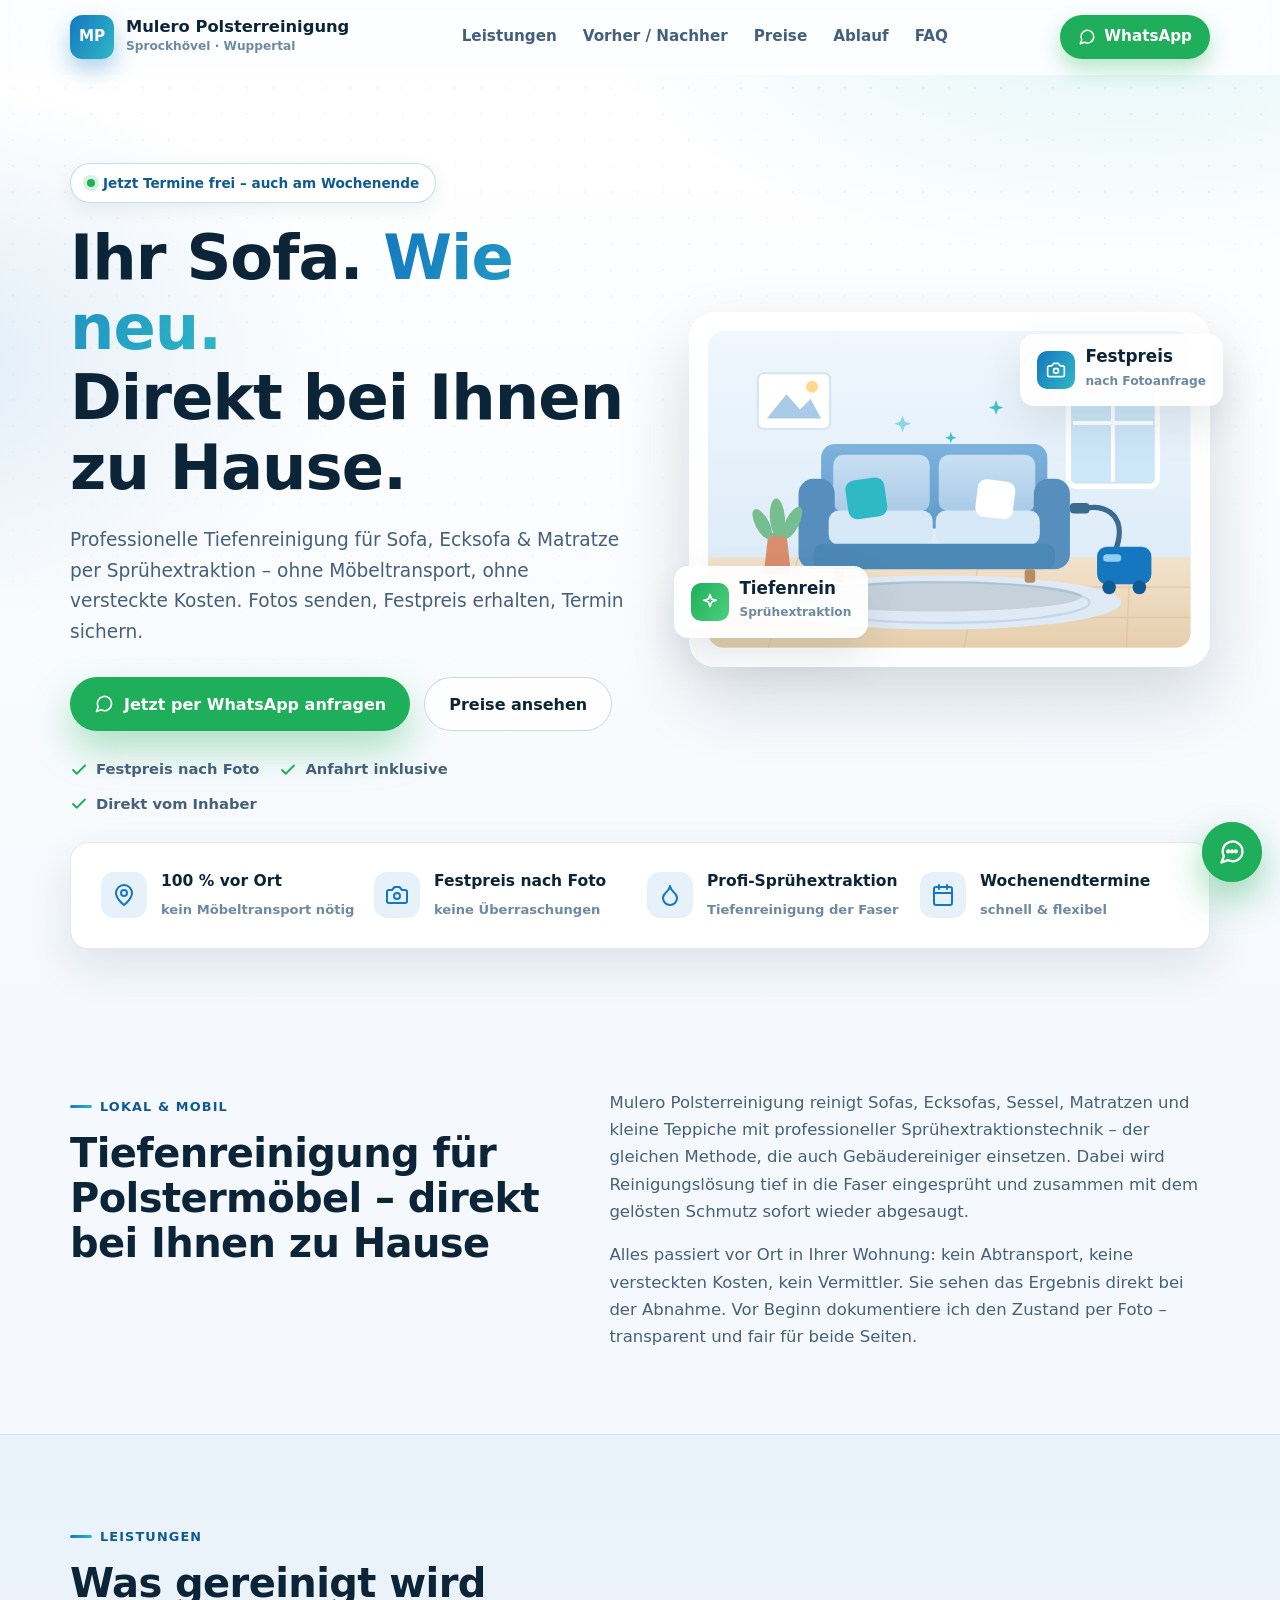
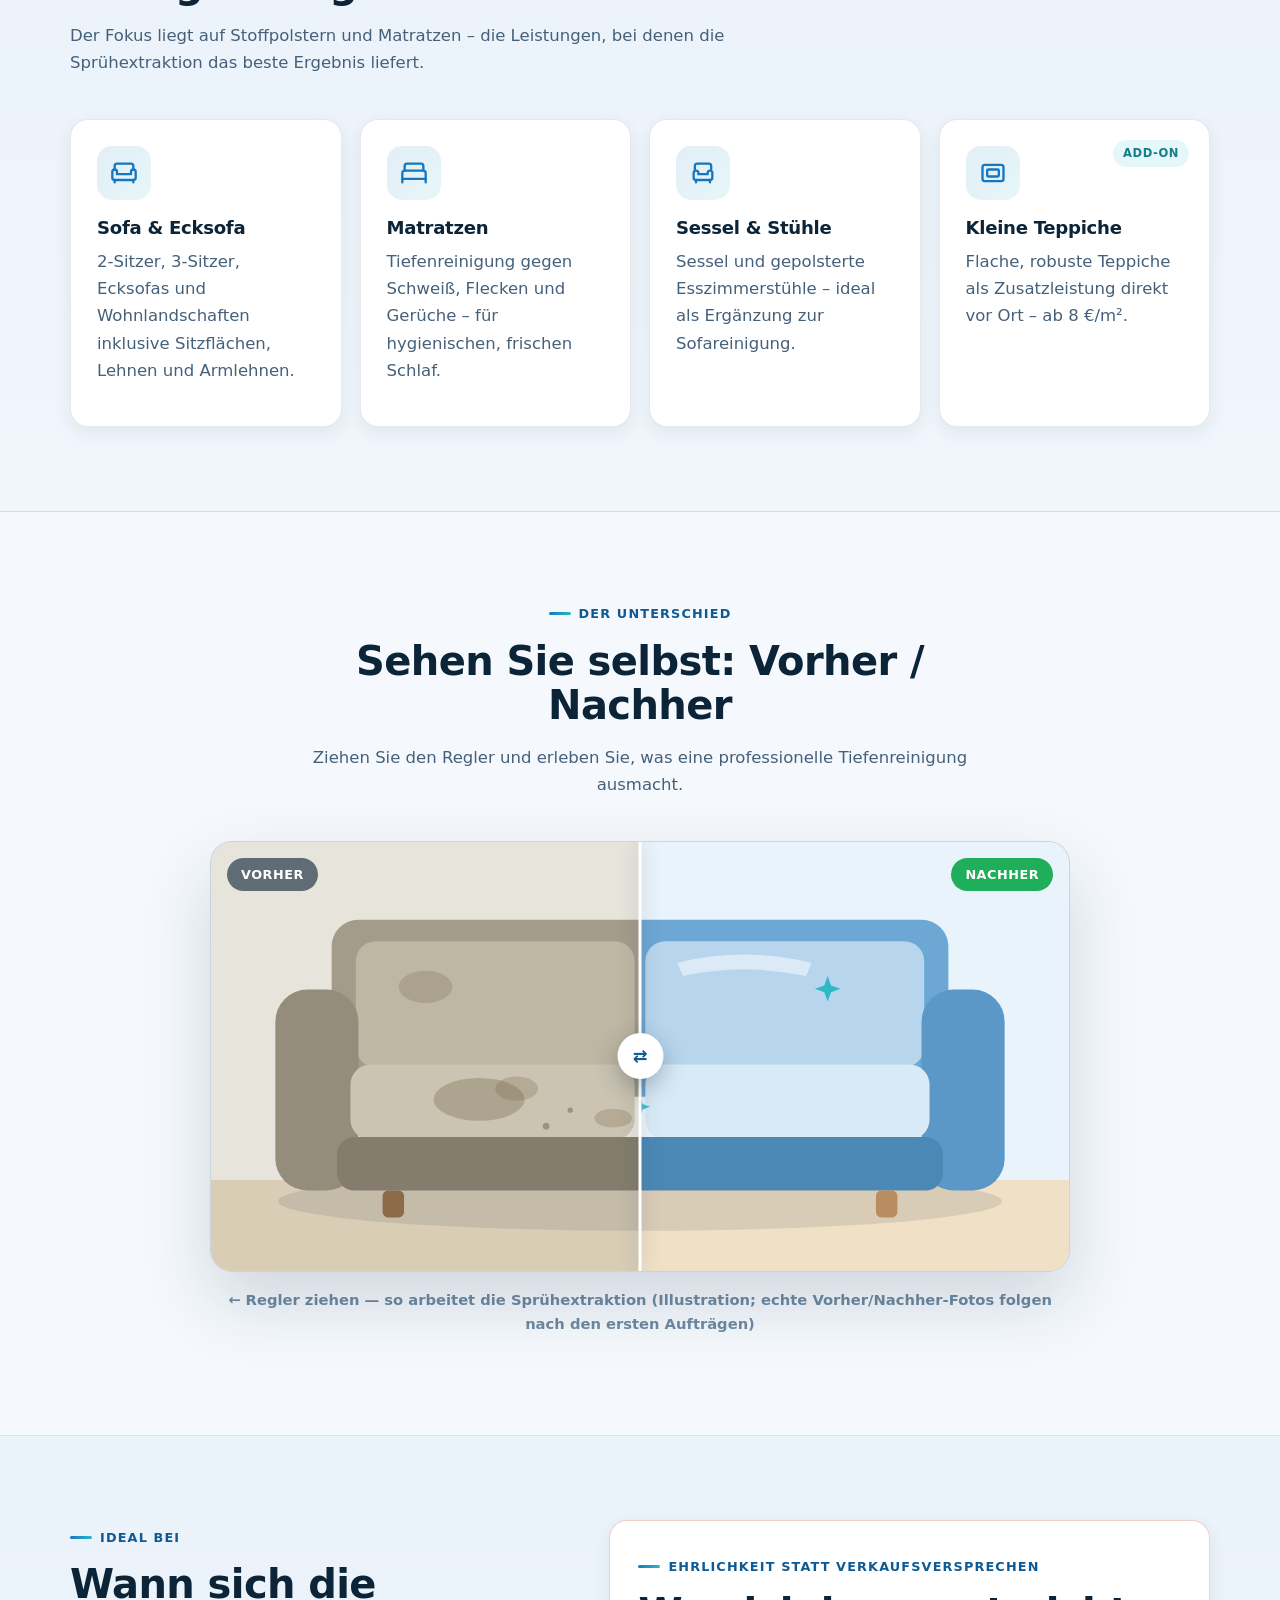
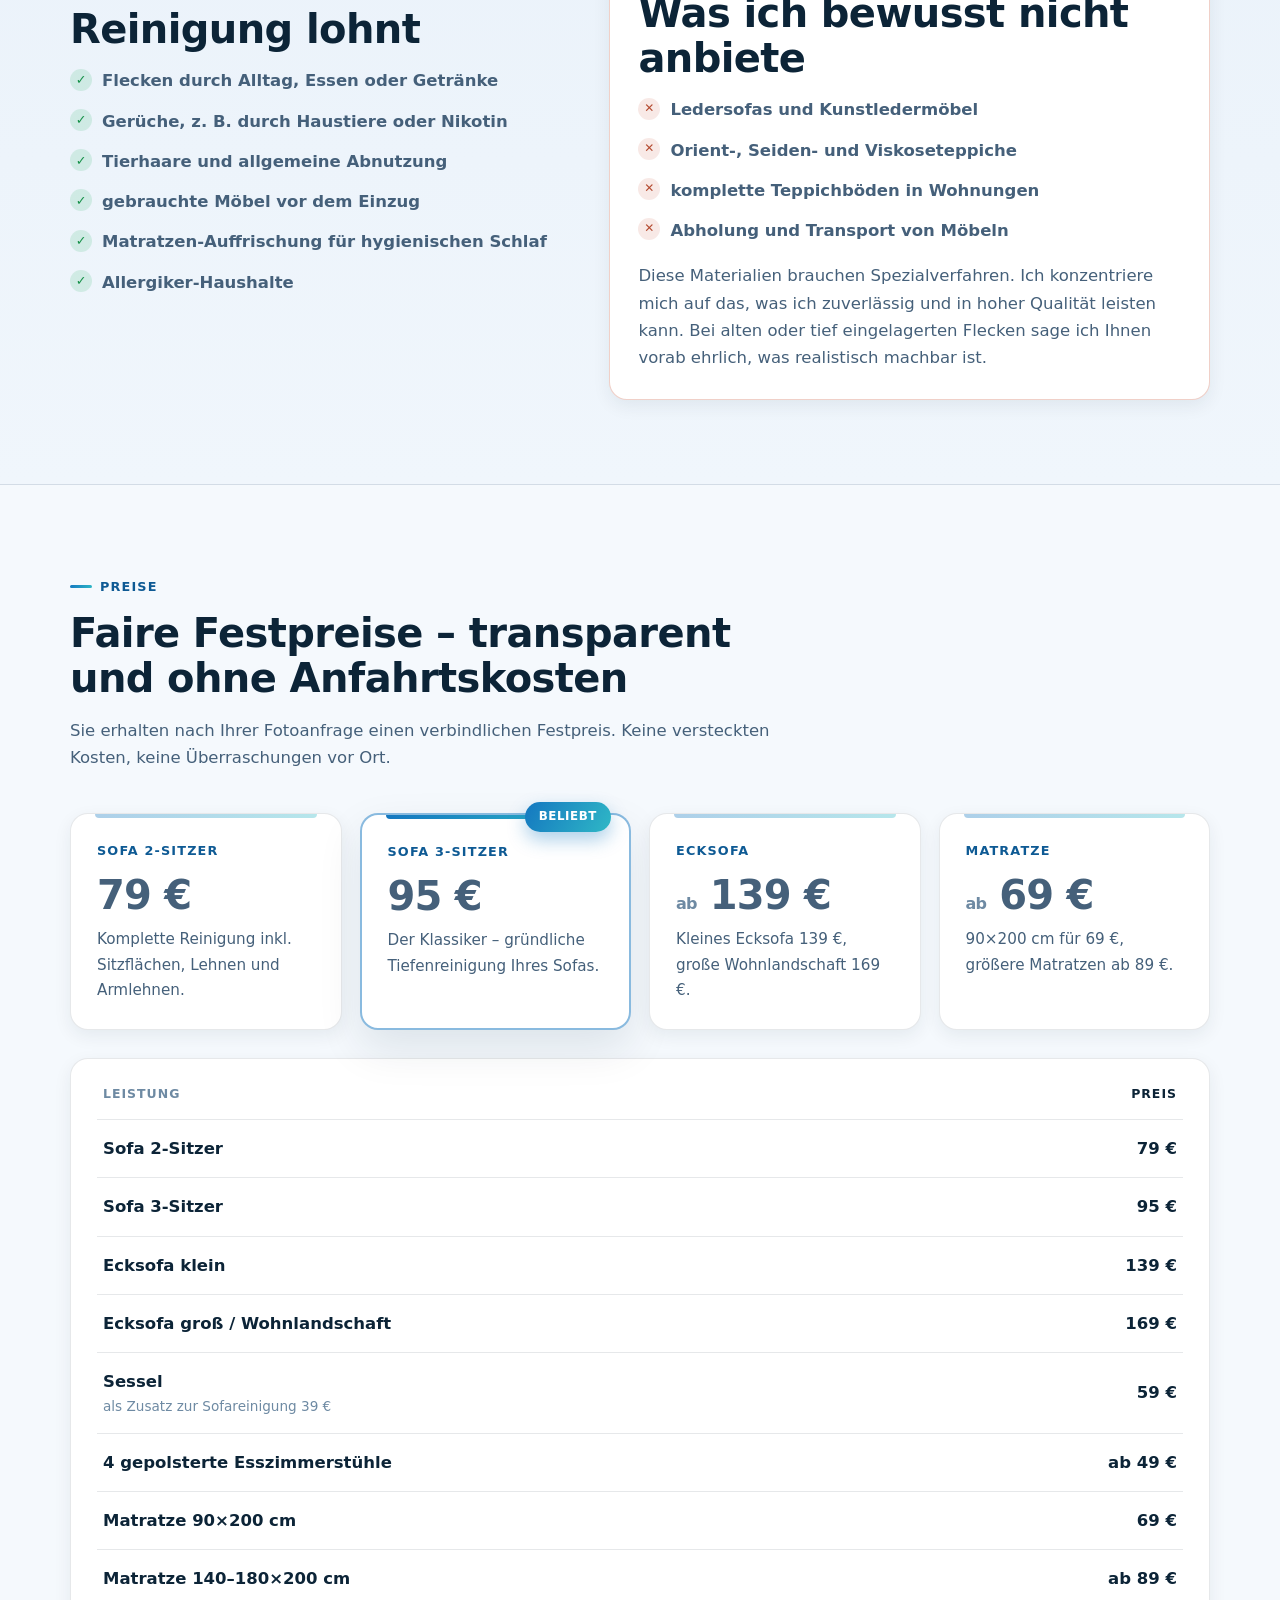
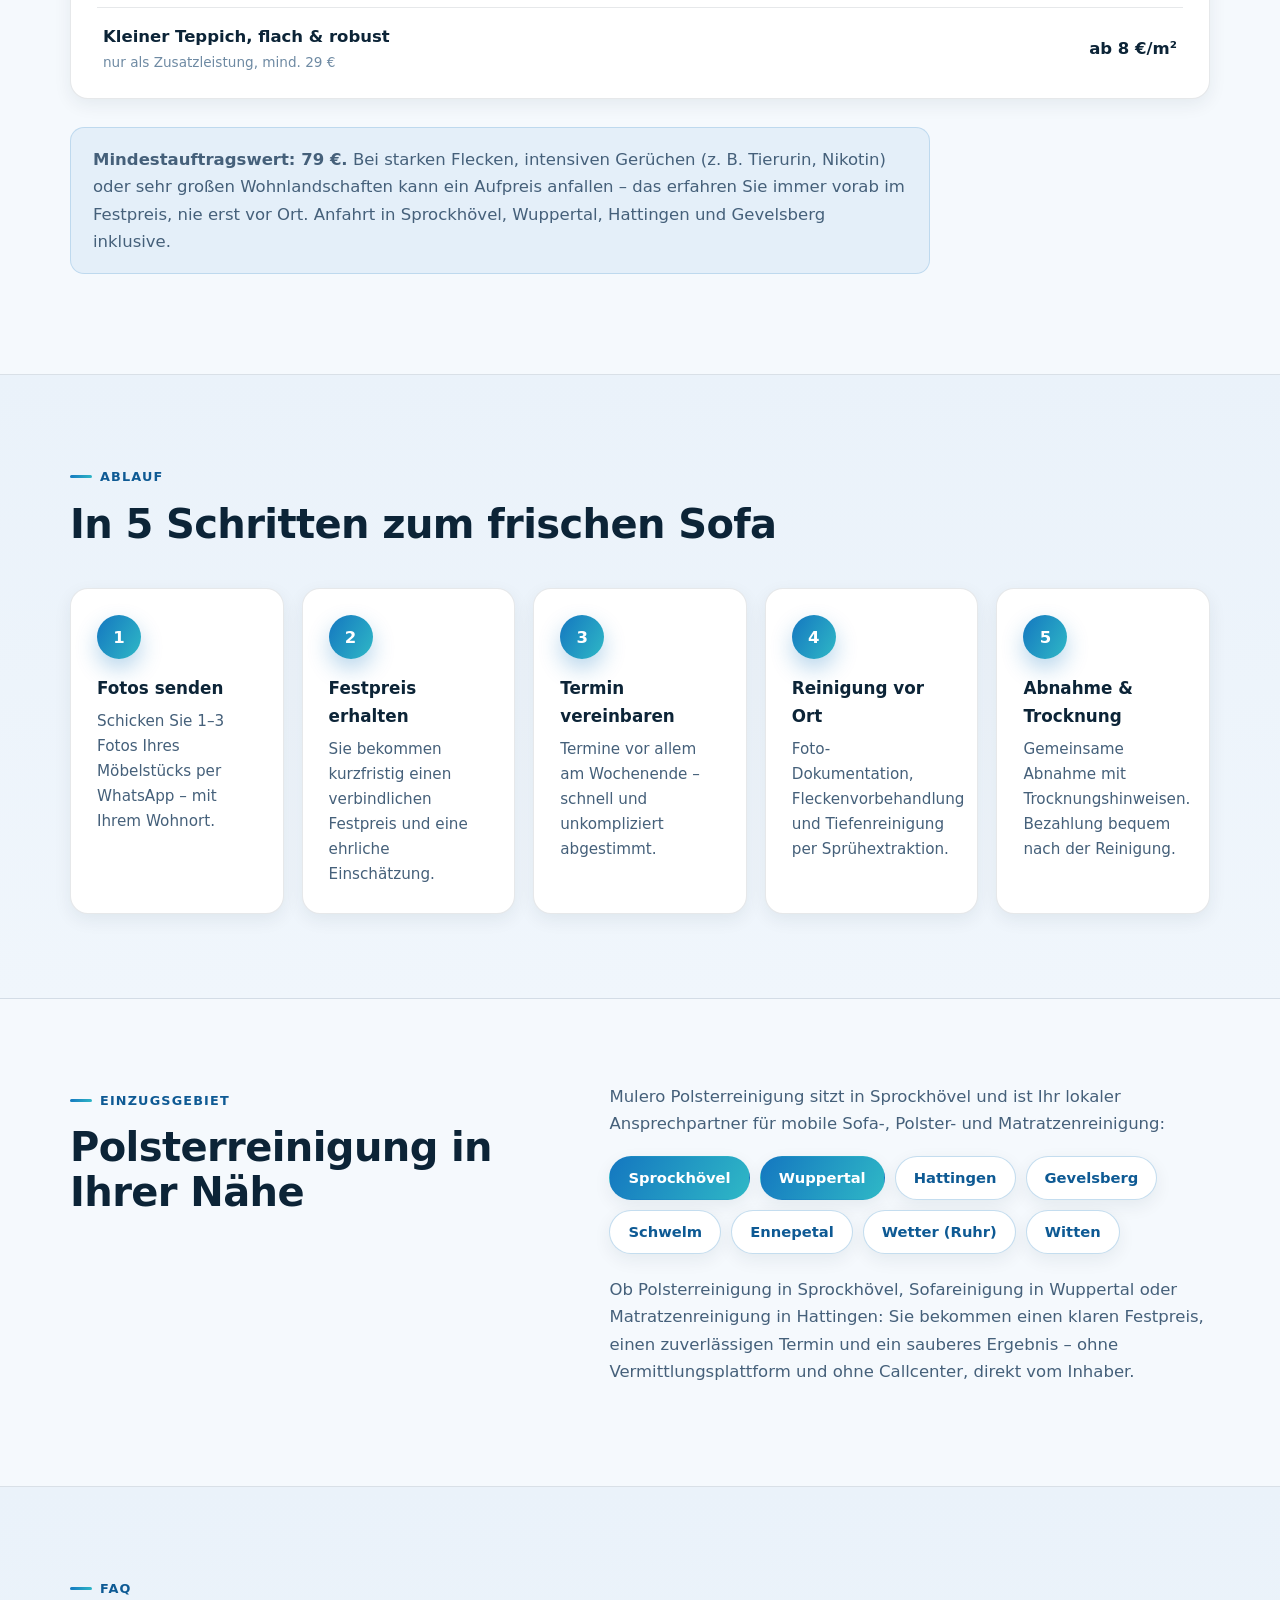
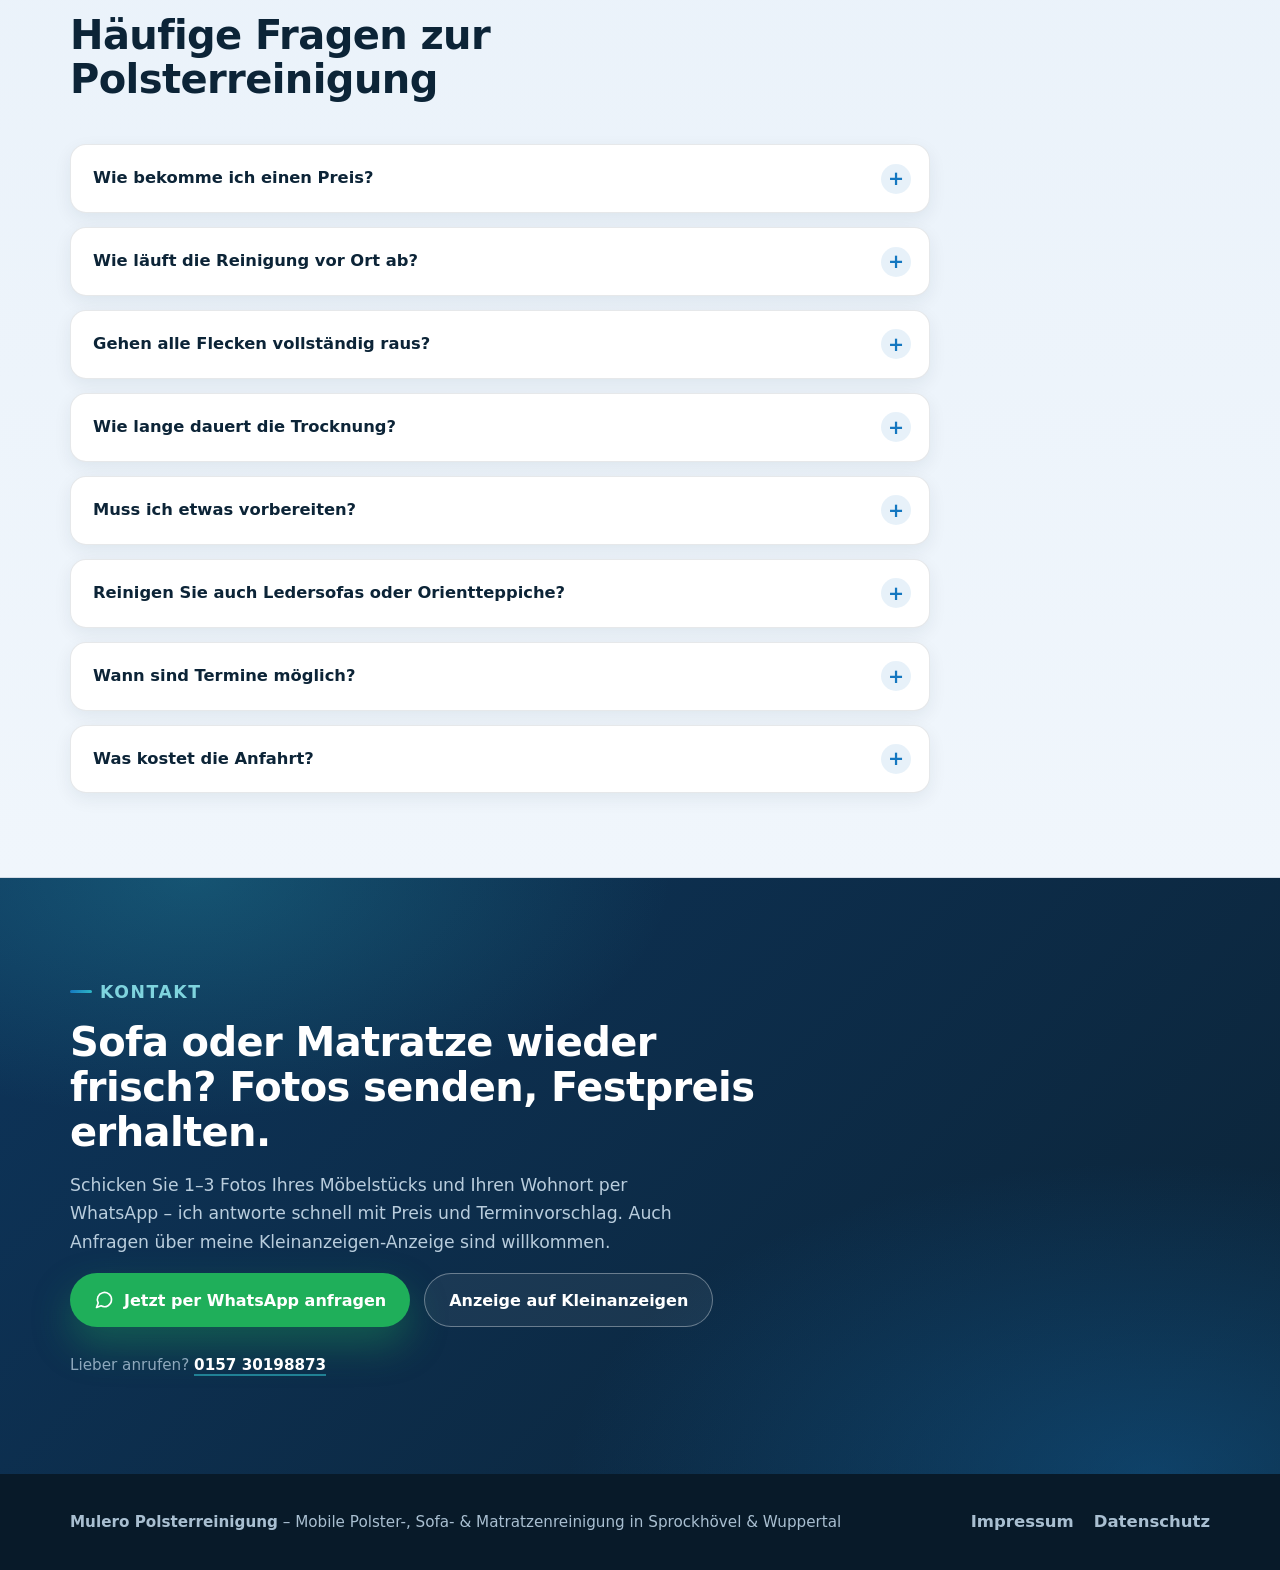
==== commit 49fe16b4: "Add files via upload" ====
--- a/index.html
+++ b/index.html
@@ -6,12 +6,15 @@
     <title>Polsterreinigung Sprockhövel & Wuppertal | Sofa, Ecksofa & Matratze vor Ort</title>
     <meta name="description" content="Mobile Polsterreinigung vor Ort in Sprockhövel, Wuppertal, Hattingen & Gevelsberg. Sofa ab 79 €, Ecksofa ab 139 €, Matratze ab 69 €. Festpreis nach Foto, professionelle Sprühextraktion, Wochenendtermine. Jetzt per WhatsApp anfragen.">
     <meta name="robots" content="index, follow">
-    <meta name="theme-color" content="#1f6fb2">
+    <meta name="theme-color" content="#1477c0">
     <meta property="og:title" content="Polsterreinigung vor Ort in Sprockhövel & Wuppertal | Mulero Polsterreinigung">
     <meta property="og:description" content="Sofa, Ecksofa & Matratze professionell vor Ort gereinigt. Festpreis nach Foto, faire Preise, Wochenendtermine. Sprockhövel, Wuppertal, Hattingen, Gevelsberg.">
     <meta property="og:type" content="website">
     <meta property="og:locale" content="de_DE">
+    <link rel="preload" as="font" href="assets/fonts/sora-latin.woff2" type="font/woff2" crossorigin>
+    <link rel="preload" as="font" href="assets/fonts/manrope-latin.woff2" type="font/woff2" crossorigin>
     <link rel="stylesheet" href="styles.css">
+    <script>document.documentElement.classList.add("js");</script>
     <script type="application/ld+json">
       {
         "@context": "https://schema.org",
@@ -193,48 +196,197 @@
         </a>
         <div class="nav-links" aria-label="Seitennavigation">
           <a href="#leistungen">Leistungen</a>
+          <a href="#vergleich">Vorher / Nachher</a>
           <a href="#preise">Preise</a>
           <a href="#ablauf">Ablauf</a>
           <a href="#faq">FAQ</a>
         </div>
-        <a class="nav-cta" href="https://wa.me/4915730198873?text=Hallo%2C%20ich%20interessiere%20mich%20f%C3%BCr%20eine%20Polsterreinigung.%20Ich%20schicke%20Ihnen%20gern%20Fotos%20von%20meinem%20M%C3%B6belst%C3%BCck.">WhatsApp</a>
+        <a class="nav-cta" href="https://wa.me/4915730198873?text=Hallo%2C%20ich%20interessiere%20mich%20f%C3%BCr%20eine%20Polsterreinigung.%20Ich%20schicke%20Ihnen%20gern%20Fotos%20von%20meinem%20M%C3%B6belst%C3%BCck.">
+        <svg width="18" height="18" viewBox="0 0 24 24" fill="none" stroke="currentColor" stroke-width="2" stroke-linecap="round" stroke-linejoin="round" aria-hidden="true"><path d="M21 11.5a8.5 8.5 0 0 1-12.57 7.44L3 21l2.06-5.43A8.5 8.5 0 1 1 21 11.5Z"/></svg>
+        WhatsApp</a>
       </nav>
     </header>
 
     <main id="main">
       <section class="hero" id="top" aria-labelledby="hero-title">
-        <div class="hero-content wrap">
-          <p class="eyebrow">Mobile Polsterreinigung vor Ort · Sprockhövel & Wuppertal</p>
-          <h1 id="hero-title">Polsterreinigung bei Ihnen zu Hause – Sofa, Ecksofa & Matratze</h1>
-          <p class="hero-copy">Professionelle Tiefenreinigung per Sprühextraktion direkt vor Ort – ohne Möbeltransport. Fotos senden, Festpreis erhalten, Termin vereinbaren. Für Sprockhövel, Wuppertal, Hattingen, Gevelsberg und Umgebung.</p>
-          <div class="hero-actions" aria-label="Kontakt">
-            <a class="button button-primary" href="https://wa.me/4915730198873?text=Hallo%2C%20ich%20interessiere%20mich%20f%C3%BCr%20eine%20Polsterreinigung.%20Ich%20schicke%20Ihnen%20gern%20Fotos%20von%20meinem%20M%C3%B6belst%C3%BCck.">Jetzt per WhatsApp anfragen</a>
-            <a class="button button-ghost" href="https://www.kleinanzeigen.de/s-anzeige/polsterreinigung-sofa-matratze-teppich-sprockhoevel-wuppertal/3452141105-239-1556">Anzeige auf Kleinanzeigen ansehen</a>
-          </div>
-          <dl class="hero-facts" aria-label="Startpreise">
-            <div>
-              <dt>Sofa 2-Sitzer</dt>
-              <dd>79 €</dd>
+        <div class="wrap">
+          <div class="hero-grid">
+            <div class="hero-content">
+              <p class="hero-chip"><span class="dot" aria-hidden="true"></span> Jetzt Termine frei – auch am Wochenende</p>
+              <h1 id="hero-title">Ihr Sofa. <span class="grad-text">Wie neu.</span><br>Direkt bei Ihnen zu Hause.</h1>
+              <p class="hero-copy">Professionelle Tiefenreinigung für Sofa, Ecksofa & Matratze per Sprühextraktion – ohne Möbeltransport, ohne versteckte Kosten. Fotos senden, Festpreis erhalten, Termin sichern.</p>
+              <div class="hero-actions" aria-label="Kontakt">
+                <a class="button button-primary" href="https://wa.me/4915730198873?text=Hallo%2C%20ich%20interessiere%20mich%20f%C3%BCr%20eine%20Polsterreinigung.%20Ich%20schicke%20Ihnen%20gern%20Fotos%20von%20meinem%20M%C3%B6belst%C3%BCck.">
+                  <svg width="20" height="20" viewBox="0 0 24 24" fill="none" stroke="currentColor" stroke-width="2" stroke-linecap="round" stroke-linejoin="round" aria-hidden="true"><path d="M21 11.5a8.5 8.5 0 0 1-12.57 7.44L3 21l2.06-5.43A8.5 8.5 0 1 1 21 11.5Z"/></svg>
+                  Jetzt per WhatsApp anfragen</a>
+                <a class="button button-ghost" href="#preise">Preise ansehen</a>
+              </div>
+              <ul class="hero-trust" aria-label="Vorteile">
+                <li><svg width="18" height="18" viewBox="0 0 24 24" fill="none" stroke="currentColor" stroke-width="2.5" stroke-linecap="round" stroke-linejoin="round" aria-hidden="true"><path d="M20 6 9 17l-5-5"/></svg> Festpreis nach Foto</li>
+                <li><svg width="18" height="18" viewBox="0 0 24 24" fill="none" stroke="currentColor" stroke-width="2.5" stroke-linecap="round" stroke-linejoin="round" aria-hidden="true"><path d="M20 6 9 17l-5-5"/></svg> Anfahrt inklusive</li>
+                <li><svg width="18" height="18" viewBox="0 0 24 24" fill="none" stroke="currentColor" stroke-width="2.5" stroke-linecap="round" stroke-linejoin="round" aria-hidden="true"><path d="M20 6 9 17l-5-5"/></svg> Direkt vom Inhaber</li>
+              </ul>
             </div>
-            <div>
-              <dt>Sofa 3-Sitzer</dt>
-              <dd>95 €</dd>
+
+            <div class="hero-visual" aria-hidden="true">
+              <div class="hero-scene">
+                <svg viewBox="0 0 640 420" xmlns="http://www.w3.org/2000/svg" role="img" aria-label="Illustration: frisch gereinigtes Sofa in hellem Wohnzimmer">
+                  <defs>
+                    <linearGradient id="wall" x1="0" y1="0" x2="0" y2="1">
+                      <stop offset="0" stop-color="#f0f7fd"/>
+                      <stop offset="1" stop-color="#ddecf8"/>
+                    </linearGradient>
+                    <linearGradient id="floor" x1="0" y1="0" x2="0" y2="1">
+                      <stop offset="0" stop-color="#f2e2cb"/>
+                      <stop offset="1" stop-color="#e6cfae"/>
+                    </linearGradient>
+                    <linearGradient id="sofa" x1="0" y1="0" x2="0" y2="1">
+                      <stop offset="0" stop-color="#7db3dd"/>
+                      <stop offset="1" stop-color="#5f9bc9"/>
+                    </linearGradient>
+                    <linearGradient id="cushion" x1="0" y1="0" x2="0" y2="1">
+                      <stop offset="0" stop-color="#c9e0f2"/>
+                      <stop offset="1" stop-color="#a9cbe8"/>
+                    </linearGradient>
+                  </defs>
+
+                  <rect x="0" y="0" width="640" height="308" fill="url(#wall)"/>
+                  <rect x="0" y="300" width="640" height="120" fill="url(#floor)"/>
+                  <g stroke="#dcc09b" stroke-width="2" opacity="0.55">
+                    <line x1="0" y1="340" x2="640" y2="340"/>
+                    <line x1="0" y1="380" x2="640" y2="380"/>
+                    <line x1="120" y1="300" x2="80" y2="420"/>
+                    <line x1="360" y1="300" x2="340" y2="420"/>
+                    <line x1="560" y1="300" x2="555" y2="420"/>
+                  </g>
+
+                  <!-- Fenster -->
+                  <g>
+                    <rect x="478" y="38" width="118" height="168" rx="10" fill="#cde7f8" stroke="#ffffff" stroke-width="7"/>
+                    <line x1="537" y1="45" x2="537" y2="200" stroke="#ffffff" stroke-width="5"/>
+                    <line x1="484" y1="122" x2="590" y2="122" stroke="#ffffff" stroke-width="5"/>
+                    <circle cx="510" cy="75" r="16" fill="#fff3c9" opacity="0.9"/>
+                  </g>
+
+                  <!-- Wandbild -->
+                  <g>
+                    <rect x="66" y="56" width="96" height="74" rx="8" fill="#ffffff" stroke="#d6e5f1" stroke-width="3"/>
+                    <path d="M78 116 L104 84 L122 104 L136 90 L150 116 Z" fill="#a9cbe8"/>
+                    <circle cx="138" cy="74" r="8" fill="#ffd98e"/>
+                  </g>
+
+                  <!-- Teppich -->
+                  <ellipse cx="310" cy="360" rx="238" ry="36" fill="#dfeaf4"/>
+                  <ellipse cx="310" cy="360" rx="196" ry="27" fill="none" stroke="#c4d8ea" stroke-width="3"/>
+
+                  <!-- Sofa-Schatten -->
+                  <ellipse cx="300" cy="352" rx="196" ry="20" fill="#0c2437" opacity="0.12"/>
+
+                  <!-- Sofa -->
+                  <g>
+                    <rect x="150" y="150" width="300" height="112" rx="18" fill="url(#sofa)"/>
+                    <rect x="166" y="164" width="128" height="76" rx="14" fill="url(#cushion)"/>
+                    <rect x="306" y="164" width="128" height="76" rx="14" fill="url(#cushion)"/>
+                    <rect x="120" y="196" width="48" height="120" rx="20" fill="#568fbd"/>
+                    <rect x="432" y="196" width="48" height="120" rx="20" fill="#568fbd"/>
+                    <rect x="160" y="238" width="138" height="46" rx="14" fill="#d7e8f6"/>
+                    <rect x="302" y="238" width="138" height="46" rx="14" fill="#d7e8f6"/>
+                    <rect x="140" y="282" width="320" height="34" rx="12" fill="#4c88b6"/>
+                    <rect x="166" y="316" width="14" height="18" rx="4" fill="#b98d5f"/>
+                    <rect x="420" y="316" width="14" height="18" rx="4" fill="#b98d5f"/>
+                    <!-- Kissen -->
+                    <rect x="184" y="196" width="52" height="52" rx="12" fill="#2fb8c6" transform="rotate(-8 210 222)"/>
+                    <rect x="356" y="198" width="50" height="50" rx="12" fill="#ffffff" transform="rotate(7 381 223)"/>
+                  </g>
+
+                  <!-- Pflanze -->
+                  <g>
+                    <path d="M74 322 L110 322 L104 268 L80 268 Z" fill="#d98e6d"/>
+                    <g fill="#76bd8f">
+                      <ellipse cx="92" cy="248" rx="10" ry="26" transform="rotate(-4 92 248)"/>
+                      <ellipse cx="72" cy="256" rx="9" ry="22" transform="rotate(-28 72 256)"/>
+                      <ellipse cx="112" cy="254" rx="9" ry="23" transform="rotate(26 112 254)"/>
+                    </g>
+                  </g>
+
+                  <!-- Reinigungsgerät -->
+                  <g>
+                    <path d="M540 292 C 560 240, 520 226, 490 238" fill="none" stroke="#3b6a8f" stroke-width="7" stroke-linecap="round"/>
+                    <rect x="480" y="228" width="26" height="14" rx="5" fill="#3b6a8f"/>
+                    <rect x="516" y="286" width="72" height="50" rx="13" fill="#1477c0"/>
+                    <rect x="524" y="296" width="24" height="10" rx="5" fill="#8fd0f5"/>
+                    <circle cx="532" cy="340" r="9" fill="#0e5a94"/>
+                    <circle cx="572" cy="340" r="9" fill="#0e5a94"/>
+                  </g>
+
+                  <!-- Glanz-Sterne -->
+                  <g fill="#2fb8c6">
+                    <path d="M258 112 l3 8 8 3 -8 3 -3 8 -3 -8 -8 -3 8 -3 Z">
+                      <animate attributeName="opacity" values="0.25;1;0.25" dur="2.4s" repeatCount="indefinite"/>
+                    </path>
+                    <path d="M382 92 l2.5 7 7 2.5 -7 2.5 -2.5 7 -2.5 -7 -7 -2.5 7 -2.5 Z">
+                      <animate attributeName="opacity" values="1;0.2;1" dur="3s" repeatCount="indefinite"/>
+                    </path>
+                    <path d="M322 134 l2 5.5 5.5 2 -5.5 2 -2 5.5 -2 -5.5 -5.5 -2 5.5 -2 Z">
+                      <animate attributeName="opacity" values="0.4;1;0.4" dur="2s" repeatCount="indefinite"/>
+                    </path>
+                  </g>
+                </svg>
+
+                <div class="float-card fc-price">
+                  <span class="fc-icon" aria-hidden="true">
+                    <svg width="20" height="20" viewBox="0 0 24 24" fill="none" stroke="currentColor" stroke-width="2" stroke-linecap="round" stroke-linejoin="round"><path d="M14.5 4h-5L7 7H4a2 2 0 0 0-2 2v9a2 2 0 0 0 2 2h16a2 2 0 0 0 2-2V9a2 2 0 0 0-2-2h-3l-2.5-3z"/><circle cx="12" cy="13" r="3"/></svg>
+                  </span>
+                  <span><strong>Festpreis</strong><small>nach Fotoanfrage</small></span>
+                </div>
+                <div class="float-card fc-fresh">
+                  <span class="fc-icon" aria-hidden="true">
+                    <svg width="20" height="20" viewBox="0 0 24 24" fill="none" stroke="currentColor" stroke-width="2" stroke-linecap="round" stroke-linejoin="round"><path d="M12 3l1.9 5.6L19.5 10l-5.6 1.9L12 17.5l-1.9-5.6L4.5 10l5.6-1.4Z"/></svg>
+                  </span>
+                  <span><strong>Tiefenrein</strong><small>Sprühextraktion</small></span>
+                </div>
+              </div>
             </div>
-            <div>
-              <dt>Matratze</dt>
-              <dd>ab 69 €</dd>
+          </div>
+
+          <div class="trustbar reveal">
+            <div class="trustbar-inner">
+              <div class="trust-item">
+                <span class="t-icon" aria-hidden="true">
+                  <svg width="24" height="24" viewBox="0 0 24 24" fill="none" stroke="currentColor" stroke-width="2" stroke-linecap="round" stroke-linejoin="round"><path d="M20 10c0 6-8 12-8 12s-8-6-8-12a8 8 0 0 1 16 0Z"/><circle cx="12" cy="10" r="3"/></svg>
+                </span>
+                <span><strong>100 % vor Ort</strong><small>kein Möbeltransport nötig</small></span>
+              </div>
+              <div class="trust-item">
+                <span class="t-icon" aria-hidden="true">
+                  <svg width="24" height="24" viewBox="0 0 24 24" fill="none" stroke="currentColor" stroke-width="2" stroke-linecap="round" stroke-linejoin="round"><path d="M14.5 4h-5L7 7H4a2 2 0 0 0-2 2v9a2 2 0 0 0 2 2h16a2 2 0 0 0 2-2V9a2 2 0 0 0-2-2h-3l-2.5-3z"/><circle cx="12" cy="13" r="3"/></svg>
+                </span>
+                <span><strong>Festpreis nach Foto</strong><small>keine Überraschungen</small></span>
+              </div>
+              <div class="trust-item">
+                <span class="t-icon" aria-hidden="true">
+                  <svg width="24" height="24" viewBox="0 0 24 24" fill="none" stroke="currentColor" stroke-width="2" stroke-linecap="round" stroke-linejoin="round"><path d="M12 22a7 7 0 0 0 7-7c0-2-1-3.9-3-5.5s-3.5-4-4-6.5c-.5 2.5-2 4.9-4 6.5C6 11.1 5 13 5 15a7 7 0 0 0 7 7Z"/></svg>
+                </span>
+                <span><strong>Profi-Sprühextraktion</strong><small>Tiefenreinigung der Faser</small></span>
+              </div>
+              <div class="trust-item">
+                <span class="t-icon" aria-hidden="true">
+                  <svg width="24" height="24" viewBox="0 0 24 24" fill="none" stroke="currentColor" stroke-width="2" stroke-linecap="round" stroke-linejoin="round"><rect x="3" y="4" width="18" height="18" rx="2"/><path d="M16 2v4M8 2v4M3 10h18"/></svg>
+                </span>
+                <span><strong>Wochenendtermine</strong><small>schnell &amp; flexibel</small></span>
+              </div>
             </div>
-          </dl>
+          </div>
         </div>
       </section>
 
       <section class="section intro" aria-labelledby="intro-title">
         <div class="wrap two-column">
-          <div>
-            <p class="section-kicker">Lokal & mobil</p>
+          <div class="reveal">
+            <p class="section-kicker">Lokal &amp; mobil</p>
             <h2 id="intro-title">Tiefenreinigung für Polstermöbel – direkt bei Ihnen zu Hause</h2>
           </div>
-          <div class="intro-copy">
+          <div class="intro-copy reveal" data-delay="1">
             <p>Mulero Polsterreinigung reinigt Sofas, Ecksofas, Sessel, Matratzen und kleine Teppiche mit professioneller Sprühextraktionstechnik – der gleichen Methode, die auch Gebäudereiniger einsetzen. Dabei wird Reinigungslösung tief in die Faser eingesprüht und zusammen mit dem gelösten Schmutz sofort wieder abgesaugt.</p>
             <p>Alles passiert vor Ort in Ihrer Wohnung: kein Abtransport, keine versteckten Kosten, kein Vermittler. Sie sehen das Ergebnis direkt bei der Abnahme. Vor Beginn dokumentiere ich den Zustand per Foto – transparent und fair für beide Seiten.</p>
           </div>
@@ -243,29 +395,38 @@
 
       <section class="section band" id="leistungen" aria-labelledby="service-title">
         <div class="wrap">
-          <div class="section-head">
+          <div class="section-head reveal">
             <p class="section-kicker">Leistungen</p>
             <h2 id="service-title">Was gereinigt wird</h2>
             <p>Der Fokus liegt auf Stoffpolstern und Matratzen – die Leistungen, bei denen die Sprühextraktion das beste Ergebnis liefert.</p>
           </div>
           <div class="feature-grid">
-            <article class="feature-card">
-              <span class="feature-dot" aria-hidden="true"></span>
-              <h3>Sofa & Ecksofa</h3>
+            <article class="feature-card reveal">
+              <span class="f-icon" aria-hidden="true">
+                <svg width="28" height="28" viewBox="0 0 24 24" fill="none" stroke="currentColor" stroke-width="2" stroke-linecap="round" stroke-linejoin="round"><path d="M20 9V6a2 2 0 0 0-2-2H6a2 2 0 0 0-2 2v3"/><path d="M2 16a2 2 0 0 0 2 2h16a2 2 0 0 0 2-2v-5a2 2 0 0 0-4 0v2H6v-2a2 2 0 0 0-4 0Z"/><path d="M4 18v2M20 18v2"/></svg>
+              </span>
+              <h3>Sofa &amp; Ecksofa</h3>
               <p>2-Sitzer, 3-Sitzer, Ecksofas und Wohnlandschaften inklusive Sitzflächen, Lehnen und Armlehnen.</p>
             </article>
-            <article class="feature-card">
-              <span class="feature-dot" aria-hidden="true"></span>
+            <article class="feature-card reveal" data-delay="1">
+              <span class="f-icon" aria-hidden="true">
+                <svg width="28" height="28" viewBox="0 0 24 24" fill="none" stroke="currentColor" stroke-width="2" stroke-linecap="round" stroke-linejoin="round"><path d="M2 20v-8a2 2 0 0 1 2-2h16a2 2 0 0 1 2 2v8"/><path d="M4 10V6a2 2 0 0 1 2-2h12a2 2 0 0 1 2 2v4"/><path d="M2 17h20"/></svg>
+              </span>
               <h3>Matratzen</h3>
               <p>Tiefenreinigung gegen Schweiß, Flecken und Gerüche – für hygienischen, frischen Schlaf.</p>
             </article>
-            <article class="feature-card">
-              <span class="feature-dot" aria-hidden="true"></span>
-              <h3>Sessel & Stühle</h3>
+            <article class="feature-card reveal" data-delay="2">
+              <span class="f-icon" aria-hidden="true">
+                <svg width="28" height="28" viewBox="0 0 24 24" fill="none" stroke="currentColor" stroke-width="2" stroke-linecap="round" stroke-linejoin="round"><path d="M19 9V6a2 2 0 0 0-2-2H7a2 2 0 0 0-2 2v3"/><path d="M4 16a2 2 0 0 0 2 2h12a2 2 0 0 0 2-2v-4a2 2 0 0 0-4 0v1H8v-1a2 2 0 0 0-4 0Z"/><path d="M6 18v2M18 18v2"/></svg>
+              </span>
+              <h3>Sessel &amp; Stühle</h3>
               <p>Sessel und gepolsterte Esszimmerstühle – ideal als Ergänzung zur Sofareinigung.</p>
             </article>
-            <article class="feature-card">
-              <span class="feature-dot" aria-hidden="true"></span>
+            <article class="feature-card reveal" data-delay="3">
+              <span class="f-tag">Add-on</span>
+              <span class="f-icon" aria-hidden="true">
+                <svg width="28" height="28" viewBox="0 0 24 24" fill="none" stroke="currentColor" stroke-width="2" stroke-linecap="round" stroke-linejoin="round"><rect x="3" y="5" width="18" height="14" rx="2"/><rect x="7" y="9" width="10" height="6" rx="1"/></svg>
+              </span>
               <h3>Kleine Teppiche</h3>
               <p>Flache, robuste Teppiche als Zusatzleistung direkt vor Ort – ab 8 €/m².</p>
             </article>
@@ -273,9 +434,95 @@
         </div>
       </section>
 
-      <section class="section" aria-labelledby="fit-title">
+      <section class="section" id="vergleich" aria-labelledby="ba-title">
+        <div class="wrap">
+          <div class="section-head reveal" style="margin-inline:auto;text-align:center">
+            <p class="section-kicker" style="justify-content:center">Der Unterschied</p>
+            <h2 id="ba-title">Sehen Sie selbst: Vorher / Nachher</h2>
+            <p>Ziehen Sie den Regler und erleben Sie, was eine professionelle Tiefenreinigung ausmacht.</p>
+          </div>
+          <div class="ba-wrap reveal" data-delay="1">
+            <div class="ba-slider" id="ba">
+              <div class="ba-layer ba-before">
+                <svg viewBox="0 0 640 320" xmlns="http://www.w3.org/2000/svg" role="img" aria-label="Sofa vor der Reinigung mit Flecken">
+                  <rect width="640" height="320" fill="#e7e4dc"/>
+                  <rect y="252" width="640" height="68" fill="#d9cdb6"/>
+                  <ellipse cx="320" cy="268" rx="270" ry="22" fill="#0c2437" opacity="0.1"/>
+                  <g>
+                    <rect x="90" y="58" width="460" height="132" rx="20" fill="#a39c8b"/>
+                    <rect x="108" y="74" width="208" height="94" rx="15" fill="#beb7a4"/>
+                    <rect x="324" y="74" width="208" height="94" rx="15" fill="#beb7a4"/>
+                    <rect x="48" y="110" width="62" height="150" rx="24" fill="#948d7c"/>
+                    <rect x="530" y="110" width="62" height="150" rx="24" fill="#948d7c"/>
+                    <rect x="104" y="166" width="212" height="56" rx="15" fill="#cbc4b2"/>
+                    <rect x="324" y="166" width="212" height="56" rx="15" fill="#cbc4b2"/>
+                    <rect x="94" y="220" width="452" height="40" rx="13" fill="#847d6d"/>
+                    <rect x="128" y="260" width="16" height="20" rx="4" fill="#8d6b49"/>
+                    <rect x="496" y="260" width="16" height="20" rx="4" fill="#8d6b49"/>
+                  </g>
+                  <g fill="#6f6046">
+                    <ellipse cx="200" cy="192" rx="34" ry="16" opacity="0.32"/>
+                    <ellipse cx="228" cy="184" rx="16" ry="9" opacity="0.25"/>
+                    <ellipse cx="392" cy="118" rx="28" ry="18" opacity="0.28"/>
+                    <ellipse cx="452" cy="196" rx="38" ry="14" opacity="0.3"/>
+                    <ellipse cx="160" cy="108" rx="20" ry="12" opacity="0.24"/>
+                    <ellipse cx="300" cy="206" rx="14" ry="7" opacity="0.26"/>
+                  </g>
+                  <g fill="#7d7361" opacity="0.6">
+                    <circle cx="250" cy="212" r="2.5"/>
+                    <circle cx="268" cy="200" r="2"/>
+                    <circle cx="420" cy="212" r="2.5"/>
+                    <circle cx="360" cy="208" r="2"/>
+                  </g>
+                </svg>
+              </div>
+              <div class="ba-layer ba-after">
+                <svg viewBox="0 0 640 320" xmlns="http://www.w3.org/2000/svg" role="img" aria-label="Sofa nach der Reinigung, frisch und sauber">
+                  <rect width="640" height="320" fill="#e9f3fb"/>
+                  <rect y="252" width="640" height="68" fill="#f0e0c6"/>
+                  <ellipse cx="320" cy="268" rx="270" ry="22" fill="#0c2437" opacity="0.1"/>
+                  <g>
+                    <rect x="90" y="58" width="460" height="132" rx="20" fill="#6da7d4"/>
+                    <rect x="108" y="74" width="208" height="94" rx="15" fill="#b7d6ed"/>
+                    <rect x="324" y="74" width="208" height="94" rx="15" fill="#b7d6ed"/>
+                    <rect x="48" y="110" width="62" height="150" rx="24" fill="#5b98c7"/>
+                    <rect x="530" y="110" width="62" height="150" rx="24" fill="#5b98c7"/>
+                    <rect x="104" y="166" width="212" height="56" rx="15" fill="#d9eaf7"/>
+                    <rect x="324" y="166" width="212" height="56" rx="15" fill="#d9eaf7"/>
+                    <rect x="94" y="220" width="452" height="40" rx="13" fill="#4c88b6"/>
+                    <rect x="128" y="260" width="16" height="20" rx="4" fill="#b98d5f"/>
+                    <rect x="496" y="260" width="16" height="20" rx="4" fill="#b98d5f"/>
+                  </g>
+                  <g fill="#ffffff" opacity="0.5">
+                    <path d="M130 90 Q 180 78 230 90 L 226 100 Q 180 90 134 100 Z"/>
+                    <path d="M348 90 Q 398 78 448 90 L 444 100 Q 398 90 352 100 Z"/>
+                  </g>
+                  <g fill="#2fb8c6">
+                    <path d="M180 120 l3 8 8 3 -8 3 -3 8 -3 -8 -8 -3 8 -3 Z">
+                      <animate attributeName="opacity" values="0.3;1;0.3" dur="2.2s" repeatCount="indefinite"/>
+                    </path>
+                    <path d="M460 100 l2.5 7 7 2.5 -7 2.5 -2.5 7 -2.5 -7 -7 -2.5 7 -2.5 Z">
+                      <animate attributeName="opacity" values="1;0.25;1" dur="2.8s" repeatCount="indefinite"/>
+                    </path>
+                    <path d="M320 190 l2 5.5 5.5 2 -5.5 2 -2 5.5 -2 -5.5 -5.5 -2 5.5 -2 Z">
+                      <animate attributeName="opacity" values="0.4;1;0.4" dur="2s" repeatCount="indefinite"/>
+                    </path>
+                  </g>
+                </svg>
+              </div>
+              <span class="ba-tag ba-tag-before">Vorher</span>
+              <span class="ba-tag ba-tag-after">Nachher</span>
+              <div class="ba-handle" aria-hidden="true"></div>
+              <input class="ba-range" type="range" min="2" max="98" value="50" aria-label="Vorher-Nachher-Vergleich verschieben">
+            </div>
+            <p class="ba-hint">← Regler ziehen — so arbeitet die Sprühextraktion (Illustration; echte Vorher/Nachher-Fotos folgen nach den ersten Aufträgen)</p>
+          </div>
+        </div>
+      </section>
+
+      <section class="section band" aria-labelledby="fit-title">
         <div class="wrap split">
-          <div>
+          <div class="reveal">
             <p class="section-kicker">Ideal bei</p>
             <h2 id="fit-title">Wann sich die Reinigung lohnt</h2>
             <ul class="check-list">
@@ -287,7 +534,7 @@
               <li>Allergiker-Haushalte</li>
             </ul>
           </div>
-          <div class="notice-panel">
+          <div class="notice-panel reveal" data-delay="1">
             <p class="section-kicker">Ehrlichkeit statt Verkaufsversprechen</p>
             <h2>Was ich bewusst nicht anbiete</h2>
             <ul class="plain-list">
@@ -301,38 +548,38 @@
         </div>
       </section>
 
-      <section class="section band" id="preise" aria-labelledby="price-title">
+      <section class="section" id="preise" aria-labelledby="price-title">
         <div class="wrap">
-          <div class="section-head">
+          <div class="section-head reveal">
             <p class="section-kicker">Preise</p>
             <h2 id="price-title">Faire Festpreise – transparent und ohne Anfahrtskosten</h2>
             <p>Sie erhalten nach Ihrer Fotoanfrage einen verbindlichen Festpreis. Keine versteckten Kosten, keine Überraschungen vor Ort.</p>
           </div>
           <div class="price-grid">
-            <article class="price-card">
+            <article class="price-card reveal">
               <p class="price-label">Sofa 2-Sitzer</p>
               <p class="price">79 €</p>
               <p>Komplette Reinigung inkl. Sitzflächen, Lehnen und Armlehnen.</p>
             </article>
-            <article class="price-card price-card-highlight">
+            <article class="price-card price-card-highlight reveal" data-delay="1">
+              <span class="popular-badge">Beliebt</span>
               <p class="price-label">Sofa 3-Sitzer</p>
               <p class="price">95 €</p>
               <p>Der Klassiker – gründliche Tiefenreinigung Ihres Sofas.</p>
             </article>
-            <article class="price-card">
+            <article class="price-card reveal" data-delay="2">
               <p class="price-label">Ecksofa</p>
               <p class="price"><small>ab</small> 139 €</p>
               <p>Kleines Ecksofa 139 €, große Wohnlandschaft 169 €.</p>
             </article>
-            <article class="price-card">
+            <article class="price-card reveal" data-delay="3">
               <p class="price-label">Matratze</p>
               <p class="price"><small>ab</small> 69 €</p>
               <p>90×200 cm für 69 €, größere Matratzen ab 89 €.</p>
             </article>
           </div>
-          <div class="price-table-panel">
+          <div class="price-table-panel reveal">
             <table class="price-table">
-              <caption class="visually-hidden" hidden>Komplette Preisliste</caption>
               <thead>
                 <tr>
                   <th scope="col">Leistung</th>
@@ -379,66 +626,76 @@
               </tbody>
             </table>
           </div>
-          <p class="price-note"><strong>Mindestauftragswert: 79 €.</strong> Bei starken Flecken, intensiven Gerüchen (z.&nbsp;B. Tierurin, Nikotin) oder sehr großen Wohnlandschaften kann ein Aufpreis anfallen – das erfahren Sie immer vorab im Festpreis, nie erst vor Ort. Anfahrt in Sprockhövel, Wuppertal, Hattingen und Gevelsberg inklusive.</p>
-        </div>
-      </section>
-
-      <section class="section" id="ablauf" aria-labelledby="process-title">
+          <p class="price-note reveal"><strong>Mindestauftragswert: 79 €.</strong> Bei starken Flecken, intensiven Gerüchen (z.&nbsp;B. Tierurin, Nikotin) oder sehr großen Wohnlandschaften kann ein Aufpreis anfallen – das erfahren Sie immer vorab im Festpreis, nie erst vor Ort. Anfahrt in Sprockhövel, Wuppertal, Hattingen und Gevelsberg inklusive.</p>
+        </div>
+      </section>
+
+      <section class="section band" id="ablauf" aria-labelledby="process-title">
         <div class="wrap">
-          <div class="section-head">
+          <div class="section-head reveal">
             <p class="section-kicker">Ablauf</p>
             <h2 id="process-title">In 5 Schritten zum frischen Sofa</h2>
           </div>
           <ol class="steps">
-            <li>
-              <span>01</span>
+            <li class="reveal">
+              <span class="step-num">1</span>
               <strong>Fotos senden</strong>
               <p>Schicken Sie 1–3 Fotos Ihres Möbelstücks per WhatsApp – mit Ihrem Wohnort.</p>
             </li>
-            <li>
-              <span>02</span>
+            <li class="reveal" data-delay="1">
+              <span class="step-num">2</span>
               <strong>Festpreis erhalten</strong>
               <p>Sie bekommen kurzfristig einen verbindlichen Festpreis und eine ehrliche Einschätzung.</p>
             </li>
-            <li>
-              <span>03</span>
+            <li class="reveal" data-delay="2">
+              <span class="step-num">3</span>
               <strong>Termin vereinbaren</strong>
               <p>Termine vor allem am Wochenende – schnell und unkompliziert abgestimmt.</p>
             </li>
-            <li>
-              <span>04</span>
+            <li class="reveal" data-delay="3">
+              <span class="step-num">4</span>
               <strong>Reinigung vor Ort</strong>
               <p>Foto-Dokumentation, Fleckenvorbehandlung und Tiefenreinigung per Sprühextraktion.</p>
             </li>
-            <li>
-              <span>05</span>
-              <strong>Abnahme & Trocknung</strong>
+            <li class="reveal" data-delay="3">
+              <span class="step-num">5</span>
+              <strong>Abnahme &amp; Trocknung</strong>
               <p>Gemeinsame Abnahme mit Trocknungshinweisen. Bezahlung bequem nach der Reinigung.</p>
             </li>
           </ol>
         </div>
       </section>
 
-      <section class="section band" aria-labelledby="area-title">
+      <section class="section" aria-labelledby="area-title">
         <div class="wrap two-column">
-          <div>
+          <div class="reveal">
             <p class="section-kicker">Einzugsgebiet</p>
             <h2 id="area-title">Polsterreinigung in Ihrer Nähe</h2>
           </div>
-          <div>
-            <p>Mulero Polsterreinigung sitzt in Sprockhövel und ist Ihr lokaler Ansprechpartner für mobile Sofa-, Polster- und Matratzenreinigung in <strong>Sprockhövel, Wuppertal, Hattingen, Gevelsberg und Schwelm</strong> – auf Anfrage auch in Ennepetal, Wetter und Witten.</p>
+          <div class="reveal" data-delay="1">
+            <p>Mulero Polsterreinigung sitzt in Sprockhövel und ist Ihr lokaler Ansprechpartner für mobile Sofa-, Polster- und Matratzenreinigung:</p>
+            <ul class="area-chips" aria-label="Orte im Einzugsgebiet">
+              <li class="chip-main">Sprockhövel</li>
+              <li class="chip-main">Wuppertal</li>
+              <li>Hattingen</li>
+              <li>Gevelsberg</li>
+              <li>Schwelm</li>
+              <li>Ennepetal</li>
+              <li>Wetter (Ruhr)</li>
+              <li>Witten</li>
+            </ul>
             <p>Ob Polsterreinigung in Sprockhövel, Sofareinigung in Wuppertal oder Matratzenreinigung in Hattingen: Sie bekommen einen klaren Festpreis, einen zuverlässigen Termin und ein sauberes Ergebnis – ohne Vermittlungsplattform und ohne Callcenter, direkt vom Inhaber.</p>
           </div>
         </div>
       </section>
 
-      <section class="section faq" id="faq" aria-labelledby="faq-title">
+      <section class="section band faq" id="faq" aria-labelledby="faq-title">
         <div class="wrap">
-          <div class="section-head">
+          <div class="section-head reveal">
             <p class="section-kicker">FAQ</p>
             <h2 id="faq-title">Häufige Fragen zur Polsterreinigung</h2>
           </div>
-          <div class="faq-list">
+          <div class="faq-list reveal" data-delay="1">
             <details>
               <summary>Wie bekomme ich einen Preis?</summary>
               <p>Senden Sie einfach 1–3 Fotos Ihres Möbelstücks per WhatsApp zusammen mit Ihrem Wohnort. Sie erhalten kurzfristig einen verbindlichen Festpreis und einen Terminvorschlag.</p>
@@ -481,22 +738,61 @@
           <h2 id="contact-title">Sofa oder Matratze wieder frisch? Fotos senden, Festpreis erhalten.</h2>
           <p>Schicken Sie 1–3 Fotos Ihres Möbelstücks und Ihren Wohnort per WhatsApp – ich antworte schnell mit Preis und Terminvorschlag. Auch Anfragen über meine Kleinanzeigen-Anzeige sind willkommen.</p>
           <div class="hero-actions">
-            <a class="button button-primary" href="https://wa.me/4915730198873?text=Hallo%2C%20ich%20interessiere%20mich%20f%C3%BCr%20eine%20Polsterreinigung.%20Ich%20schicke%20Ihnen%20gern%20Fotos%20von%20meinem%20M%C3%B6belst%C3%BCck.">Jetzt per WhatsApp anfragen</a>
-            <a class="button button-secondary" href="tel:+4915730198873">0157 30198873 anrufen</a>
+            <a class="button button-primary" href="https://wa.me/4915730198873?text=Hallo%2C%20ich%20interessiere%20mich%20f%C3%BCr%20eine%20Polsterreinigung.%20Ich%20schicke%20Ihnen%20gern%20Fotos%20von%20meinem%20M%C3%B6belst%C3%BCck.">
+              <svg width="20" height="20" viewBox="0 0 24 24" fill="none" stroke="currentColor" stroke-width="2" stroke-linecap="round" stroke-linejoin="round" aria-hidden="true"><path d="M21 11.5a8.5 8.5 0 0 1-12.57 7.44L3 21l2.06-5.43A8.5 8.5 0 1 1 21 11.5Z"/></svg>
+              Jetzt per WhatsApp anfragen</a>
             <a class="button button-ghost" href="https://www.kleinanzeigen.de/s-anzeige/polsterreinigung-sofa-matratze-teppich-sprockhoevel-wuppertal/3452141105-239-1556">Anzeige auf Kleinanzeigen</a>
           </div>
+          <p class="cta-phone">Lieber anrufen? <a href="tel:+4915730198873">0157 30198873</a></p>
         </div>
       </section>
     </main>
 
     <footer class="site-footer">
       <div class="wrap footer-inner">
-        <p><strong>Mulero Polsterreinigung</strong> – Mobile Polster-, Sofa- & Matratzenreinigung in Sprockhövel & Wuppertal</p>
+        <p><strong>Mulero Polsterreinigung</strong> – Mobile Polster-, Sofa- &amp; Matratzenreinigung in Sprockhövel &amp; Wuppertal</p>
         <nav aria-label="Rechtliche Links">
           <a href="impressum.html">Impressum</a>
           <a href="datenschutz.html">Datenschutz</a>
         </nav>
       </div>
     </footer>
+
+    <a class="wa-float" href="https://wa.me/4915730198873?text=Hallo%2C%20ich%20interessiere%20mich%20f%C3%BCr%20eine%20Polsterreinigung.%20Ich%20schicke%20Ihnen%20gern%20Fotos%20von%20meinem%20M%C3%B6belst%C3%BCck." aria-label="Per WhatsApp anfragen">
+      <svg width="28" height="28" viewBox="0 0 24 24" fill="none" stroke="currentColor" stroke-width="2" stroke-linecap="round" stroke-linejoin="round" aria-hidden="true"><path d="M21 11.5a8.5 8.5 0 0 1-12.57 7.44L3 21l2.06-5.43A8.5 8.5 0 1 1 21 11.5Z"/><circle cx="8.7" cy="11.5" r="0.8" fill="currentColor"/><circle cx="12" cy="11.5" r="0.8" fill="currentColor"/><circle cx="15.3" cy="11.5" r="0.8" fill="currentColor"/></svg>
+    </a>
+
+    <script>
+      (function () {
+        var header = document.querySelector(".site-header");
+        var onScroll = function () {
+          header.classList.toggle("scrolled", window.scrollY > 10);
+        };
+        window.addEventListener("scroll", onScroll, { passive: true });
+        onScroll();
+
+        if ("IntersectionObserver" in window) {
+          var io = new IntersectionObserver(function (entries) {
+            entries.forEach(function (entry) {
+              if (entry.isIntersecting) {
+                entry.target.classList.add("in");
+                io.unobserve(entry.target);
+              }
+            });
+          }, { threshold: 0.12 });
+          document.querySelectorAll(".reveal").forEach(function (el) { io.observe(el); });
+        } else {
+          document.querySelectorAll(".reveal").forEach(function (el) { el.classList.add("in"); });
+        }
+
+        var ba = document.getElementById("ba");
+        if (ba) {
+          var range = ba.querySelector(".ba-range");
+          var set = function (v) { ba.style.setProperty("--pos", v + "%"); };
+          range.addEventListener("input", function () { set(range.value); });
+          set(range.value);
+        }
+      })();
+    </script>
   </body>
 </html>
--- a/styles.css
+++ b/styles.css
@@ -1,18 +1,47 @@
+/* ============================================================
+   Mulero Polsterreinigung — Premium Light Design
+   Selbst gehostete Fonts, keine externen Requests (DSGVO-safe)
+   ============================================================ */
+
+@font-face {
+  font-family: "Sora";
+  src: url("assets/fonts/sora-latin.woff2") format("woff2");
+  font-weight: 100 800;
+  font-style: normal;
+  font-display: swap;
+}
+
+@font-face {
+  font-family: "Manrope";
+  src: url("assets/fonts/manrope-latin.woff2") format("woff2");
+  font-weight: 200 800;
+  font-style: normal;
+  font-display: swap;
+}
+
 :root {
   color-scheme: light;
-  --bg: #f7f9fc;
-  --bg-2: #eef3f9;
-  --band: #eaf1f8;
+  --ink: #0c2437;
+  --ink-2: #123452;
+  --muted: #45607a;
+  --soft: #6e8aa3;
+  --bg: #f5f9fd;
+  --bg-2: #eaf2fa;
   --panel: #ffffff;
-  --text: #16232f;
-  --muted: #46586a;
-  --soft: #6b7d8f;
-  --line: rgba(22, 35, 47, 0.12);
-  --accent: #1f6fb2;
-  --accent-2: #17598f;
-  --accent-soft: rgba(31, 111, 178, 0.1);
-  --shadow: rgba(22, 35, 47, 0.1);
-  --max: 1120px;
+  --line: rgba(12, 36, 55, 0.1);
+  --blue: #1477c0;
+  --blue-deep: #0e5a94;
+  --aqua: #2fb8c6;
+  --grad: linear-gradient(120deg, #1477c0, #2fb8c6);
+  --green: #1faf5a;
+  --green-deep: #17924a;
+  --shadow-sm: 0 6px 18px rgba(12, 36, 55, 0.07);
+  --shadow-md: 0 18px 44px rgba(12, 36, 55, 0.1);
+  --shadow-lg: 0 30px 70px rgba(12, 36, 55, 0.16);
+  --radius: 18px;
+  --max: 1140px;
+  --font-head: "Sora", "Segoe UI", system-ui, sans-serif;
+  --font-body: "Manrope", "Segoe UI", system-ui, sans-serif;
 }
 
 * {
@@ -26,13 +55,15 @@
 body {
   margin: 0;
   background: var(--bg);
-  color: var(--text);
-  font-family: Inter, ui-sans-serif, system-ui, -apple-system, BlinkMacSystemFont, "Segoe UI", sans-serif;
-  font-size: 16px;
-  line-height: 1.6;
-}
-
-img {
+  color: var(--ink);
+  font-family: var(--font-body);
+  font-size: 16.5px;
+  line-height: 1.65;
+  -webkit-font-smoothing: antialiased;
+}
+
+img,
+svg {
   display: block;
   max-width: 100%;
 }
@@ -56,23 +87,27 @@
 h1,
 h2,
 h3 {
-  line-height: 1.15;
+  font-family: var(--font-head);
+  line-height: 1.12;
+  letter-spacing: -0.015em;
 }
 
 h1 {
-  max-width: 840px;
-  margin-bottom: 20px;
-  font-size: 2.4rem;
+  margin-bottom: 22px;
+  font-size: clamp(2.3rem, 5.4vw, 3.9rem);
+  font-weight: 800;
 }
 
 h2 {
   margin-bottom: 16px;
-  font-size: 1.9rem;
+  font-size: clamp(1.7rem, 3.4vw, 2.5rem);
+  font-weight: 700;
 }
 
 h3 {
   margin-bottom: 10px;
-  font-size: 1.12rem;
+  font-size: 1.13rem;
+  font-weight: 700;
 }
 
 ul,
@@ -88,9 +123,35 @@
 }
 
 .wrap {
-  width: min(100% - 32px, var(--max));
+  width: min(100% - 40px, var(--max));
   margin-inline: auto;
 }
+
+.grad-text {
+  background: var(--grad);
+  -webkit-background-clip: text;
+  background-clip: text;
+  color: transparent;
+}
+
+/* ---------- Reveal on scroll (JS adds .in) ---------- */
+
+.js .reveal {
+  opacity: 0;
+  transform: translateY(26px);
+  transition: opacity 0.7s ease, transform 0.7s cubic-bezier(0.16, 1, 0.3, 1);
+}
+
+.js .reveal.in {
+  opacity: 1;
+  transform: none;
+}
+
+.js .reveal[data-delay="1"] { transition-delay: 0.1s; }
+.js .reveal[data-delay="2"] { transition-delay: 0.2s; }
+.js .reveal[data-delay="3"] { transition-delay: 0.3s; }
+
+/* ---------- Skip link ---------- */
 
 .skip-link {
   position: fixed;
@@ -98,29 +159,39 @@
   left: 12px;
   z-index: 100;
   padding: 10px 14px;
-  background: var(--accent);
-  color: #fff;
-  border-radius: 6px;
-  transform: translateY(-140%);
+  background: var(--blue);
+  color: #fff;
+  border-radius: 8px;
+  transform: translateY(-160%);
   transition: transform 160ms ease;
 }
 
 .skip-link:focus {
   transform: translateY(0);
 }
+
+/* ---------- Header ---------- */
 
 .site-header {
   position: sticky;
   top: 0;
-  z-index: 20;
-  background: rgba(255, 255, 255, 0.88);
-  border-bottom: 1px solid var(--line);
-  backdrop-filter: blur(16px);
+  z-index: 40;
+  background: rgba(255, 255, 255, 0.72);
+  border-bottom: 1px solid transparent;
+  backdrop-filter: blur(18px) saturate(1.4);
+  -webkit-backdrop-filter: blur(18px) saturate(1.4);
+  transition: box-shadow 200ms ease, border-color 200ms ease, background 200ms ease;
+}
+
+.site-header.scrolled {
+  background: rgba(255, 255, 255, 0.9);
+  border-color: var(--line);
+  box-shadow: 0 10px 30px rgba(12, 36, 55, 0.08);
 }
 
 .nav {
   display: flex;
-  min-height: 72px;
+  min-height: 74px;
   align-items: center;
   justify-content: space-between;
   gap: 16px;
@@ -135,15 +206,17 @@
 
 .brand-mark {
   display: grid;
-  width: 42px;
-  height: 42px;
+  width: 44px;
+  height: 44px;
   flex: 0 0 auto;
   place-items: center;
-  background: linear-gradient(135deg, var(--accent), #124a78);
-  border-radius: 10px;
-  box-shadow: 0 10px 22px rgba(31, 111, 178, 0.3);
-  color: #fff;
+  background: var(--grad);
+  border-radius: 12px;
+  box-shadow: 0 10px 22px rgba(20, 119, 192, 0.35);
+  color: #fff;
+  font-family: var(--font-head);
   font-weight: 800;
+  font-size: 0.95rem;
 }
 
 .brand strong,
@@ -152,195 +225,388 @@
 }
 
 .brand strong {
-  line-height: 1.1;
+  font-family: var(--font-head);
+  font-size: 1.02rem;
+  line-height: 1.15;
 }
 
 .brand small {
   color: var(--soft);
-  font-size: 0.78rem;
+  font-size: 0.76rem;
+  font-weight: 600;
 }
 
 .nav-links {
   display: none;
   align-items: center;
-  gap: 18px;
+  gap: 26px;
   color: var(--muted);
-  font-size: 0.94rem;
-}
-
-.nav-links a,
-.site-footer a {
+  font-size: 0.95rem;
+  font-weight: 600;
+}
+
+.nav-links a {
+  position: relative;
+  padding: 4px 0;
   transition: color 160ms ease;
 }
 
+.nav-links a::after {
+  position: absolute;
+  left: 0;
+  bottom: -2px;
+  width: 100%;
+  height: 2px;
+  content: "";
+  background: var(--grad);
+  border-radius: 2px;
+  transform: scaleX(0);
+  transform-origin: left;
+  transition: transform 220ms ease;
+}
+
 .nav-links a:hover {
-  color: var(--text);
-}
-
-.site-footer a:hover {
-  color: #fff;
+  color: var(--ink);
+}
+
+.nav-links a:hover::after {
+  transform: scaleX(1);
 }
 
 .nav-cta {
   display: inline-flex;
-  min-height: 42px;
+  min-height: 44px;
   align-items: center;
   justify-content: center;
-  padding: 0 16px;
-  background: #23a455;
-  border-radius: 8px;
-  color: #fff;
-  font-weight: 700;
-  box-shadow: 0 8px 18px rgba(35, 164, 85, 0.28);
-}
+  gap: 8px;
+  padding: 0 18px;
+  background: var(--green);
+  border-radius: 999px;
+  color: #fff;
+  font-weight: 800;
+  font-size: 0.95rem;
+  box-shadow: 0 10px 22px rgba(31, 175, 90, 0.32);
+  transition: transform 160ms ease, background 160ms ease;
+}
+
+.nav-cta:hover {
+  background: var(--green-deep);
+  transform: translateY(-1px);
+}
+
+/* ---------- Buttons ---------- */
+
+.button {
+  display: inline-flex;
+  min-height: 54px;
+  align-items: center;
+  justify-content: center;
+  gap: 10px;
+  padding: 14px 24px;
+  border-radius: 999px;
+  font-weight: 800;
+  font-size: 1rem;
+  line-height: 1.2;
+  text-align: center;
+  transition: transform 160ms ease, box-shadow 160ms ease, background 160ms ease, border-color 160ms ease;
+}
+
+.button:hover {
+  transform: translateY(-2px);
+}
+
+.button:active {
+  transform: translateY(0);
+}
+
+.button-primary {
+  background: var(--green);
+  color: #fff;
+  box-shadow: 0 18px 38px rgba(31, 175, 90, 0.35);
+}
+
+.button-primary:hover {
+  background: var(--green-deep);
+  box-shadow: 0 22px 44px rgba(31, 175, 90, 0.42);
+}
+
+.button-secondary {
+  background: var(--grad);
+  color: #fff;
+  box-shadow: 0 14px 30px rgba(20, 119, 192, 0.3);
+}
+
+.button-ghost {
+  border: 1.5px solid rgba(12, 36, 55, 0.18);
+  color: var(--ink);
+  background: rgba(255, 255, 255, 0.8);
+}
+
+.button-ghost:hover {
+  border-color: var(--blue);
+  color: var(--blue-deep);
+}
+
+.button svg {
+  flex: 0 0 auto;
+}
+
+/* ---------- Hero ---------- */
 
 .hero {
   position: relative;
-  display: grid;
   overflow: hidden;
+  padding: 72px 0 40px;
+  background:
+    radial-gradient(900px 480px at 88% -12%, rgba(47, 184, 198, 0.16), transparent 62%),
+    radial-gradient(760px 460px at -8% 30%, rgba(20, 119, 192, 0.12), transparent 60%),
+    linear-gradient(180deg, #ffffff 0%, var(--bg) 100%);
+}
+
+.hero::before {
+  position: absolute;
+  inset: 0;
+  content: "";
+  background-image: radial-gradient(rgba(12, 36, 55, 0.055) 1px, transparent 1px);
+  background-size: 26px 26px;
+  mask-image: linear-gradient(180deg, rgba(0, 0, 0, 0.9), transparent 72%);
+  -webkit-mask-image: linear-gradient(180deg, rgba(0, 0, 0, 0.9), transparent 72%);
+  pointer-events: none;
+}
+
+.hero-grid {
+  position: relative;
+  display: grid;
+  gap: 44px;
   align-items: center;
-  padding: 88px 0 64px;
-  background:
-    radial-gradient(1100px 520px at 85% -10%, rgba(31, 111, 178, 0.16), transparent 65%),
-    radial-gradient(800px 420px at -10% 110%, rgba(35, 164, 85, 0.1), transparent 60%),
-    linear-gradient(180deg, #ffffff, var(--bg-2));
-  border-bottom: 1px solid var(--line);
-}
-
-.hero-media {
-  margin-top: 36px;
-  border-radius: 14px;
-  overflow: hidden;
-  border: 1px solid var(--line);
-  box-shadow: 0 24px 60px var(--shadow);
-}
-
-.hero-media img {
-  width: 100%;
-  height: auto;
-}
-
-.hero-content {
-  position: relative;
-  z-index: 1;
-}
-
-.eyebrow,
-.section-kicker,
-.price-label {
-  margin-bottom: 12px;
-  color: var(--accent-2);
-  font-size: 0.84rem;
-  font-weight: 800;
-  text-transform: uppercase;
-  letter-spacing: 0.04em;
+}
+
+.hero-chip {
+  display: inline-flex;
+  align-items: center;
+  gap: 8px;
+  margin-bottom: 20px;
+  padding: 8px 16px;
+  background: rgba(255, 255, 255, 0.85);
+  border: 1px solid rgba(20, 119, 192, 0.25);
+  border-radius: 999px;
+  box-shadow: var(--shadow-sm);
+  color: var(--blue-deep);
+  font-size: 0.85rem;
+  font-weight: 700;
+}
+
+.hero-chip .dot {
+  width: 8px;
+  height: 8px;
+  background: var(--green);
+  border-radius: 50%;
+  box-shadow: 0 0 0 4px rgba(31, 175, 90, 0.18);
 }
 
 .hero-copy {
-  max-width: 660px;
-  margin-bottom: 28px;
-  font-size: 1.15rem;
+  max-width: 560px;
+  margin-bottom: 30px;
+  font-size: 1.16rem;
 }
 
 .hero-actions {
   display: flex;
   flex-wrap: wrap;
-  gap: 12px;
-  margin-bottom: 28px;
-}
-
-.button {
+  gap: 14px;
+  margin-bottom: 26px;
+}
+
+.hero-trust {
+  display: flex;
+  flex-wrap: wrap;
+  gap: 10px 20px;
+  list-style: none;
+  color: var(--muted);
+  font-size: 0.92rem;
+  font-weight: 700;
+}
+
+.hero-trust li {
   display: inline-flex;
-  min-height: 50px;
   align-items: center;
-  justify-content: center;
-  padding: 13px 20px;
-  border-radius: 8px;
-  font-weight: 800;
-  line-height: 1.2;
-  text-align: center;
-  transition:
-    transform 160ms ease,
-    border-color 160ms ease,
-    background 160ms ease,
-    box-shadow 160ms ease;
-}
-
-.button:hover {
-  transform: translateY(-1px);
-}
-
-.button-primary {
-  background: #23a455;
-  color: #fff;
-  box-shadow: 0 16px 34px rgba(35, 164, 85, 0.3);
-}
-
-.button-primary:hover {
-  background: #1f9a4e;
-}
-
-.button-secondary {
-  background: var(--accent);
-  color: #fff;
-  box-shadow: 0 12px 26px rgba(31, 111, 178, 0.26);
-}
-
-.button-secondary:hover {
-  background: var(--accent-2);
-}
-
-.button-ghost {
-  border: 1px solid rgba(22, 35, 47, 0.28);
-  color: var(--text);
-  background: #fff;
-}
-
-.hero-facts {
-  display: grid;
+  gap: 8px;
+}
+
+.hero-trust svg {
+  flex: 0 0 auto;
+  color: var(--green);
+}
+
+/* Hero visual */
+
+.hero-visual {
+  position: relative;
+}
+
+.hero-scene {
+  position: relative;
+  padding: 18px;
+  background: rgba(255, 255, 255, 0.68);
+  border: 1px solid rgba(255, 255, 255, 0.9);
+  border-radius: 26px;
+  box-shadow: var(--shadow-lg);
+  backdrop-filter: blur(8px);
+}
+
+.hero-scene > svg {
+  border-radius: 16px;
+}
+
+.float-card {
+  position: absolute;
+  display: flex;
+  align-items: center;
   gap: 10px;
-  max-width: 760px;
-}
-
-.hero-facts div {
-  padding: 14px;
+  padding: 12px 16px;
+  background: rgba(255, 255, 255, 0.94);
+  border: 1px solid rgba(255, 255, 255, 1);
+  border-radius: 14px;
+  box-shadow: var(--shadow-md);
+  animation: floaty 5.2s ease-in-out infinite;
+}
+
+.float-card strong {
+  display: block;
+  font-family: var(--font-head);
+  font-size: 1.05rem;
+  line-height: 1.1;
+}
+
+.float-card small {
+  color: var(--soft);
+  font-size: 0.76rem;
+  font-weight: 700;
+}
+
+.float-card .fc-icon {
+  display: grid;
+  width: 38px;
+  height: 38px;
+  flex: 0 0 auto;
+  place-items: center;
+  border-radius: 10px;
+  color: #fff;
+}
+
+.fc-price {
+  top: 6%;
+  right: -14px;
+  animation-delay: 0.6s;
+}
+
+.fc-price .fc-icon {
+  background: var(--grad);
+}
+
+.fc-fresh {
+  bottom: 8%;
+  left: -16px;
+}
+
+.fc-fresh .fc-icon {
+  background: linear-gradient(120deg, #1faf5a, #4cd07f);
+}
+
+@keyframes floaty {
+  0%, 100% { transform: translateY(0); }
+  50% { transform: translateY(-9px); }
+}
+
+/* ---------- Trust bar ---------- */
+
+.trustbar {
+  position: relative;
+  z-index: 2;
+  margin-top: 26px;
+}
+
+.trustbar-inner {
+  display: grid;
+  gap: 14px;
+  padding: 22px;
+  background: var(--panel);
   border: 1px solid var(--line);
-  border-left: 3px solid var(--accent);
-  background: #fff;
-  border-radius: 8px;
-  box-shadow: 0 10px 24px rgba(22, 35, 47, 0.06);
-}
-
-.hero-facts dt {
+  border-radius: var(--radius);
+  box-shadow: var(--shadow-md);
+}
+
+.trust-item {
+  display: flex;
+  align-items: center;
+  gap: 14px;
+}
+
+.trust-item .t-icon {
+  display: grid;
+  width: 46px;
+  height: 46px;
+  flex: 0 0 auto;
+  place-items: center;
+  background: rgba(20, 119, 192, 0.1);
+  border-radius: 13px;
+  color: var(--blue);
+}
+
+.trust-item strong {
+  display: block;
+  font-family: var(--font-head);
+  font-size: 0.97rem;
+}
+
+.trust-item small {
   color: var(--soft);
   font-size: 0.82rem;
-  font-weight: 700;
-}
-
-.hero-facts dd {
-  margin: 4px 0 0;
-  color: var(--text);
+  font-weight: 600;
+}
+
+/* ---------- Sections ---------- */
+
+.section {
+  padding: 84px 0;
+}
+
+.band {
+  background: linear-gradient(180deg, var(--bg-2), #f0f6fc);
+  border-block: 1px solid var(--line);
+}
+
+.section-head {
+  max-width: 720px;
+  margin-bottom: 42px;
+}
+
+.section-kicker,
+.eyebrow,
+.price-label {
+  display: inline-flex;
+  align-items: center;
+  gap: 8px;
+  margin-bottom: 14px;
+  color: var(--blue-deep);
+  font-size: 0.8rem;
   font-weight: 800;
-}
-
-.section {
-  padding: 72px 0;
-}
-
-.band {
-  background: var(--band);
-  border-block: 1px solid var(--line);
-}
-
-.section-head {
-  max-width: 760px;
-  margin-bottom: 34px;
+  letter-spacing: 0.09em;
+  text-transform: uppercase;
+}
+
+.section-kicker::before {
+  width: 22px;
+  height: 3px;
+  content: "";
+  background: var(--grad);
+  border-radius: 3px;
 }
 
 .two-column,
 .split {
   display: grid;
-  gap: 28px;
+  gap: 30px;
 }
 
 .intro-copy p:last-child,
@@ -351,104 +617,292 @@
   margin-bottom: 0;
 }
 
-.feature-grid,
-.price-grid,
-.steps {
-  display: grid;
-  gap: 16px;
-}
-
-.feature-card,
-.price-card,
-.steps li,
-.notice-panel,
-.faq-list details,
-.price-table-panel {
+/* ---------- Feature cards ---------- */
+
+.feature-grid {
+  display: grid;
+  gap: 18px;
+}
+
+.feature-card {
+  position: relative;
+  padding: 26px;
+  background: var(--panel);
   border: 1px solid var(--line);
-  background: var(--panel);
-  border-radius: 10px;
-  box-shadow: 0 14px 34px rgba(22, 35, 47, 0.07);
-}
-
-.feature-card,
-.price-card,
-.notice-panel {
-  padding: 22px;
-}
-
-.feature-dot {
+  border-radius: var(--radius);
+  box-shadow: var(--shadow-sm);
+  transition: transform 220ms ease, box-shadow 220ms ease, border-color 220ms ease;
+}
+
+.feature-card:hover {
+  transform: translateY(-6px);
+  border-color: rgba(20, 119, 192, 0.35);
+  box-shadow: var(--shadow-md);
+}
+
+.feature-card .f-icon {
+  display: grid;
+  width: 54px;
+  height: 54px;
+  place-items: center;
+  margin-bottom: 18px;
+  background: linear-gradient(135deg, rgba(20, 119, 192, 0.12), rgba(47, 184, 198, 0.12));
+  border-radius: 15px;
+  color: var(--blue);
+}
+
+.feature-card .f-tag {
+  position: absolute;
+  top: 20px;
+  right: 20px;
+  padding: 4px 10px;
+  background: rgba(47, 184, 198, 0.12);
+  border-radius: 999px;
+  color: #157d89;
+  font-size: 0.72rem;
+  font-weight: 800;
+  text-transform: uppercase;
+  letter-spacing: 0.05em;
+}
+
+/* ---------- Before/After slider ---------- */
+
+.ba-wrap {
+  max-width: 860px;
+  margin-inline: auto;
+}
+
+.ba-slider {
+  position: relative;
+  overflow: hidden;
+  border-radius: 22px;
+  border: 1px solid var(--line);
+  box-shadow: var(--shadow-lg);
+  touch-action: none;
+  background: #dfe9f2;
+}
+
+.ba-layer {
   display: block;
-  width: 28px;
-  height: 4px;
-  margin-bottom: 18px;
-  background: var(--accent);
+}
+
+.ba-after {
+  position: absolute;
+  inset: 0;
+  clip-path: inset(0 0 0 var(--pos, 50%));
+}
+
+.ba-after svg,
+.ba-before svg {
+  width: 100%;
+  height: auto;
+}
+
+.ba-tag {
+  position: absolute;
+  top: 16px;
+  padding: 6px 14px;
   border-radius: 999px;
-}
+  font-size: 0.8rem;
+  font-weight: 800;
+  letter-spacing: 0.04em;
+  text-transform: uppercase;
+  color: #fff;
+  pointer-events: none;
+}
+
+.ba-tag-before {
+  left: 16px;
+  background: rgba(12, 36, 55, 0.62);
+}
+
+.ba-tag-after {
+  right: 16px;
+  background: var(--green);
+}
+
+.ba-range {
+  position: absolute;
+  inset: 0;
+  width: 100%;
+  height: 100%;
+  margin: 0;
+  opacity: 0;
+  cursor: ew-resize;
+}
+
+.ba-handle {
+  position: absolute;
+  top: 0;
+  bottom: 0;
+  left: var(--pos, 50%);
+  width: 3px;
+  background: #fff;
+  box-shadow: 0 0 18px rgba(12, 36, 55, 0.35);
+  transform: translateX(-50%);
+  pointer-events: none;
+}
+
+.ba-handle::after {
+  position: absolute;
+  top: 50%;
+  left: 50%;
+  display: grid;
+  width: 46px;
+  height: 46px;
+  place-items: center;
+  content: "⇄";
+  background: #fff;
+  border-radius: 50%;
+  box-shadow: 0 8px 24px rgba(12, 36, 55, 0.3);
+  color: var(--blue-deep);
+  font-size: 1.1rem;
+  font-weight: 900;
+  transform: translate(-50%, -50%);
+}
+
+.ba-hint {
+  margin-top: 16px;
+  text-align: center;
+  color: var(--soft);
+  font-size: 0.92rem;
+  font-weight: 600;
+}
+
+/* ---------- Check / notice ---------- */
 
 .check-list,
 .plain-list {
   display: grid;
-  gap: 12px;
+  gap: 13px;
   list-style: none;
 }
 
 .check-list li,
 .plain-list li {
   position: relative;
-  padding-left: 26px;
+  padding-left: 32px;
   color: var(--muted);
+  font-weight: 600;
 }
 
 .check-list li::before {
   position: absolute;
-  top: 0.15em;
+  top: 0.1em;
   left: 0;
+  display: grid;
+  width: 22px;
+  height: 22px;
+  place-items: center;
   content: "✓";
-  color: #1f9a4e;
+  background: rgba(31, 175, 90, 0.14);
+  border-radius: 50%;
+  color: var(--green-deep);
+  font-size: 0.8rem;
   font-weight: 900;
 }
 
 .plain-list li::before {
   position: absolute;
-  top: 0.74em;
+  top: 0.1em;
   left: 0;
-  width: 8px;
-  height: 8px;
-  content: "";
-  background: #c8563c;
+  display: grid;
+  width: 22px;
+  height: 22px;
+  place-items: center;
+  content: "✕";
+  background: rgba(200, 86, 60, 0.13);
   border-radius: 50%;
-  transform: translateY(-50%);
+  color: #b3492f;
+  font-size: 0.75rem;
+  font-weight: 900;
 }
 
 .notice-panel {
-  border-color: rgba(200, 86, 60, 0.35);
-  background: #fff;
+  padding: 28px;
+  background: var(--panel);
+  border: 1px solid rgba(200, 86, 60, 0.28);
+  border-radius: var(--radius);
+  box-shadow: var(--shadow-sm);
 }
 
 .notice-panel .plain-list {
   margin-bottom: 18px;
 }
 
+/* ---------- Prices ---------- */
+
 .price-grid {
-  margin-bottom: 24px;
+  display: grid;
+  gap: 18px;
+  margin-bottom: 28px;
 }
 
 .price-card {
+  position: relative;
   display: flex;
   flex-direction: column;
+  padding: 26px;
+  background: var(--panel);
+  border: 1px solid var(--line);
+  border-radius: var(--radius);
+  box-shadow: var(--shadow-sm);
+  transition: transform 220ms ease, box-shadow 220ms ease;
+}
+
+.price-card::before {
+  position: absolute;
+  top: 0;
+  left: 24px;
+  right: 24px;
+  height: 4px;
+  content: "";
+  background: var(--grad);
+  border-radius: 0 0 6px 6px;
+  opacity: 0.35;
+  transition: opacity 220ms ease;
+}
+
+.price-card:hover {
+  transform: translateY(-6px);
+  box-shadow: var(--shadow-md);
+}
+
+.price-card:hover::before {
+  opacity: 1;
 }
 
 .price-card-highlight {
-  border-color: rgba(31, 111, 178, 0.55);
-  border-width: 2px;
+  border: 2px solid rgba(20, 119, 192, 0.5);
+  box-shadow: var(--shadow-md);
+}
+
+.price-card-highlight::before {
+  opacity: 1;
+}
+
+.popular-badge {
+  position: absolute;
+  top: -13px;
+  right: 18px;
+  padding: 5px 14px;
+  background: var(--grad);
+  border-radius: 999px;
+  box-shadow: 0 8px 18px rgba(20, 119, 192, 0.35);
+  color: #fff;
+  font-size: 0.74rem;
+  font-weight: 800;
+  letter-spacing: 0.05em;
+  text-transform: uppercase;
 }
 
 .price {
   margin-bottom: 12px;
-  color: var(--text);
-  font-size: 2.3rem;
-  font-weight: 900;
+  font-family: var(--font-head);
+  font-size: 2.5rem;
+  font-weight: 800;
   line-height: 1;
+  letter-spacing: -0.02em;
 }
 
 .price small {
@@ -457,20 +911,31 @@
   color: var(--soft);
 }
 
+.price-card p:last-child {
+  font-size: 0.95rem;
+}
+
 .price-note {
-  max-width: 820px;
-  padding: 14px 0 0;
+  max-width: 860px;
+  padding: 18px 22px;
+  background: rgba(20, 119, 192, 0.07);
+  border: 1px solid rgba(20, 119, 192, 0.18);
+  border-radius: 14px;
   color: var(--muted);
 }
 
 .price-table-panel {
-  padding: 8px 22px;
-  margin-bottom: 24px;
+  padding: 10px 26px;
+  margin-bottom: 28px;
+  background: var(--panel);
+  border: 1px solid var(--line);
+  border-radius: var(--radius);
+  box-shadow: var(--shadow-sm);
 }
 
 .price-table th,
 .price-table td {
-  padding: 13px 6px;
+  padding: 15px 6px;
   text-align: left;
   border-bottom: 1px solid var(--line);
 }
@@ -481,114 +946,298 @@
 
 .price-table th {
   color: var(--soft);
-  font-size: 0.84rem;
+  font-size: 0.78rem;
   text-transform: uppercase;
-  letter-spacing: 0.04em;
+  letter-spacing: 0.08em;
 }
 
 .price-table td:last-child,
 .price-table th:last-child {
   text-align: right;
   white-space: nowrap;
-  font-weight: 800;
-  color: var(--text);
+  font-family: var(--font-head);
+  font-weight: 700;
+  color: var(--ink);
 }
 
 .price-table td:first-child {
-  color: var(--text);
-  font-weight: 600;
+  color: var(--ink);
+  font-weight: 700;
 }
 
 .price-table td .table-hint {
   display: block;
   color: var(--soft);
-  font-size: 0.86rem;
-  font-weight: 400;
-}
+  font-size: 0.85rem;
+  font-weight: 500;
+}
+
+/* ---------- Steps timeline ---------- */
 
 .steps {
+  position: relative;
+  display: grid;
+  gap: 18px;
   list-style: none;
+  counter-reset: step;
 }
 
 .steps li {
-  padding: 20px;
-}
-
-.steps span {
-  display: block;
-  margin-bottom: 12px;
-  color: var(--accent);
-  font-weight: 900;
+  position: relative;
+  padding: 26px;
+  background: var(--panel);
+  border: 1px solid var(--line);
+  border-radius: var(--radius);
+  box-shadow: var(--shadow-sm);
+  transition: transform 220ms ease, box-shadow 220ms ease;
+}
+
+.steps li:hover {
+  transform: translateY(-5px);
+  box-shadow: var(--shadow-md);
+}
+
+.steps .step-num {
+  display: grid;
+  width: 44px;
+  height: 44px;
+  place-items: center;
+  margin-bottom: 16px;
+  background: var(--grad);
+  border-radius: 50%;
+  box-shadow: 0 10px 22px rgba(20, 119, 192, 0.3);
+  color: #fff;
+  font-family: var(--font-head);
+  font-weight: 800;
 }
 
 .steps strong {
   display: block;
   margin-bottom: 6px;
-  color: var(--text);
-  font-size: 1.08rem;
+  font-family: var(--font-head);
+  font-size: 1.05rem;
 }
 
 .steps p {
   margin-bottom: 0;
-}
+  font-size: 0.95rem;
+}
+
+/* ---------- Area chips ---------- */
+
+.area-chips {
+  display: flex;
+  flex-wrap: wrap;
+  gap: 10px;
+  margin: 18px 0 22px;
+  list-style: none;
+}
+
+.area-chips li {
+  padding: 9px 18px;
+  background: var(--panel);
+  border: 1px solid rgba(20, 119, 192, 0.25);
+  border-radius: 999px;
+  box-shadow: var(--shadow-sm);
+  color: var(--blue-deep);
+  font-size: 0.92rem;
+  font-weight: 700;
+}
+
+.area-chips li.chip-main {
+  background: var(--grad);
+  border-color: transparent;
+  color: #fff;
+}
+
+/* ---------- FAQ ---------- */
 
 .faq-list {
   display: grid;
-  gap: 12px;
+  gap: 14px;
+  max-width: 860px;
 }
 
 .faq-list details {
-  padding: 0;
+  overflow: hidden;
+  background: var(--panel);
+  border: 1px solid var(--line);
+  border-radius: 16px;
+  box-shadow: var(--shadow-sm);
+  transition: border-color 200ms ease, box-shadow 200ms ease;
+}
+
+.faq-list details[open] {
+  border-color: rgba(20, 119, 192, 0.4);
+  box-shadow: var(--shadow-md);
 }
 
 .faq-list summary {
+  position: relative;
   cursor: pointer;
-  padding: 18px 20px;
-  color: var(--text);
+  padding: 20px 58px 20px 22px;
+  color: var(--ink);
+  font-family: var(--font-head);
+  font-weight: 700;
+  font-size: 1.02rem;
+  list-style: none;
+}
+
+.faq-list summary::-webkit-details-marker {
+  display: none;
+}
+
+.faq-list summary::after {
+  position: absolute;
+  top: 50%;
+  right: 18px;
+  display: grid;
+  width: 30px;
+  height: 30px;
+  place-items: center;
+  content: "+";
+  background: rgba(20, 119, 192, 0.1);
+  border-radius: 50%;
+  color: var(--blue);
+  font-size: 1.2rem;
   font-weight: 800;
-}
-
-.faq-list p {
+  line-height: 1;
+  transform: translateY(-50%);
+  transition: transform 220ms ease, background 220ms ease, color 220ms ease;
+}
+
+.faq-list details[open] summary::after {
+  content: "–";
+  background: var(--blue);
+  color: #fff;
+}
+
+.faq-list details p {
   margin: 0;
-  padding: 0 20px 20px;
-}
+  padding: 0 22px 22px;
+}
+
+/* ---------- Final CTA ---------- */
 
 .final-cta {
+  padding: 96px 0;
   background:
-    radial-gradient(900px 420px at 90% 0%, rgba(31, 111, 178, 0.2), transparent 60%),
-    linear-gradient(180deg, var(--bg-2), #ffffff);
-  border-top: 1px solid var(--line);
-}
-
-.final-cta .wrap {
-  max-width: 820px;
-}
+    radial-gradient(800px 400px at 15% 0%, rgba(47, 184, 198, 0.25), transparent 60%),
+    radial-gradient(900px 480px at 90% 100%, rgba(20, 119, 192, 0.35), transparent 65%),
+    linear-gradient(135deg, #0d345a 0%, #0c2437 100%);
+  background-color: #0c2437;
+  color: #fff;
+}
+
+.final-cta .section-kicker {
+  color: #7fd4de;
+}
+
+.final-cta h2 {
+  max-width: 720px;
+  color: #fff;
+}
+
+.final-cta p {
+  max-width: 640px;
+  color: #b9cddd;
+  font-size: 1.08rem;
+}
+
+.final-cta .button-ghost {
+  border-color: rgba(255, 255, 255, 0.35);
+  background: rgba(255, 255, 255, 0.06);
+  color: #fff;
+}
+
+.final-cta .button-ghost:hover {
+  border-color: #fff;
+}
+
+.cta-phone {
+  margin-top: 18px;
+  color: #8fa9bd !important;
+  font-size: 0.95rem !important;
+}
+
+.cta-phone a {
+  color: #fff;
+  font-weight: 800;
+  border-bottom: 2px solid rgba(47, 184, 198, 0.6);
+}
+
+/* ---------- Footer ---------- */
 
 .site-footer {
-  padding: 28px 0;
-  background: #16232f;
-  border-top: 1px solid var(--line);
-  color: #c6d2de;
+  padding: 34px 0;
+  background: #081a29;
+  color: #a9bfd1;
 }
 
 .site-footer p {
-  color: #c6d2de;
+  margin: 0;
+  color: #a9bfd1;
+  font-size: 0.95rem;
 }
 
 .footer-inner {
   display: grid;
   gap: 14px;
-}
-
-.footer-inner p {
-  margin: 0;
 }
 
 .site-footer nav {
   display: flex;
   flex-wrap: wrap;
-  gap: 18px;
-}
+  gap: 20px;
+  font-weight: 700;
+}
+
+.site-footer a {
+  transition: color 160ms ease;
+}
+
+.site-footer a:hover {
+  color: #fff;
+}
+
+/* ---------- Floating WhatsApp ---------- */
+
+.wa-float {
+  position: fixed;
+  right: 18px;
+  bottom: 18px;
+  z-index: 50;
+  display: grid;
+  width: 60px;
+  height: 60px;
+  place-items: center;
+  background: var(--green);
+  border-radius: 50%;
+  box-shadow: 0 16px 36px rgba(31, 175, 90, 0.45);
+  color: #fff;
+  transition: transform 180ms ease, background 180ms ease;
+}
+
+.wa-float:hover {
+  background: var(--green-deep);
+  transform: translateY(-3px) scale(1.05);
+}
+
+.wa-float::before {
+  position: absolute;
+  inset: 0;
+  content: "";
+  border-radius: 50%;
+  border: 2px solid rgba(31, 175, 90, 0.6);
+  animation: wa-pulse 2.4s ease-out infinite;
+}
+
+@keyframes wa-pulse {
+  0% { transform: scale(1); opacity: 1; }
+  100% { transform: scale(1.55); opacity: 0; }
+}
+
+/* ---------- Legal pages ---------- */
 
 .legal-page {
   min-height: 100vh;
@@ -596,35 +1245,33 @@
 }
 
 .legal-main {
-  padding: 110px 0 80px;
+  padding: 60px 0 80px;
 }
 
 .legal-box {
-  max-width: 820px;
-  padding: 28px;
+  max-width: 840px;
+  padding: 34px;
+  background: var(--panel);
   border: 1px solid var(--line);
-  background: var(--panel);
-  border-radius: 10px;
-  box-shadow: 0 14px 34px rgba(22, 35, 47, 0.07);
+  border-radius: var(--radius);
+  box-shadow: var(--shadow-md);
 }
 
 .legal-box a {
-  color: var(--accent);
+  color: var(--blue);
   font-weight: 700;
 }
 
 :focus-visible {
-  outline: 3px solid rgba(31, 111, 178, 0.6);
+  outline: 3px solid rgba(20, 119, 192, 0.55);
   outline-offset: 3px;
 }
 
+/* ---------- Responsive ---------- */
+
 @media (min-width: 640px) {
-  h1 {
-    font-size: 3.2rem;
-  }
-
-  .hero-facts {
-    grid-template-columns: repeat(3, minmax(0, 1fr));
+  .trustbar-inner {
+    grid-template-columns: repeat(2, minmax(0, 1fr));
   }
 
   .feature-grid,
@@ -633,23 +1280,29 @@
   }
 }
 
-@media (min-width: 840px) {
+@media (min-width: 900px) {
   .nav-links {
     display: flex;
   }
 
-  h1 {
-    font-size: 4rem;
-  }
-
-  h2 {
-    font-size: 2.4rem;
+  .hero {
+    padding: 88px 0 56px;
+  }
+
+  .hero-grid {
+    grid-template-columns: minmax(0, 1.05fr) minmax(0, 0.95fr);
+  }
+
+  .trustbar-inner {
+    grid-template-columns: repeat(4, minmax(0, 1fr));
+    padding: 26px 30px;
   }
 
   .two-column,
   .split {
     grid-template-columns: minmax(0, 0.9fr) minmax(0, 1.1fr);
     align-items: start;
+    gap: 48px;
   }
 
   .feature-grid {
@@ -662,10 +1315,6 @@
 
   .steps {
     grid-template-columns: repeat(5, minmax(0, 1fr));
-  }
-
-  .steps li {
-    min-height: 220px;
   }
 
   .footer-inner {
@@ -683,16 +1332,16 @@
     display: none;
   }
 
-  .nav-cta {
-    min-width: 96px;
-  }
-
   .button {
     width: 100%;
   }
 
-  .price-table td .table-hint {
-    font-size: 0.8rem;
+  .float-card {
+    display: none;
+  }
+
+  .hero-scene {
+    padding: 10px;
   }
 }
 
@@ -705,4 +1354,9 @@
     animation-duration: 0.01ms !important;
     animation-iteration-count: 1 !important;
   }
-}
+
+  .js .reveal {
+    opacity: 1;
+    transform: none;
+  }
+}
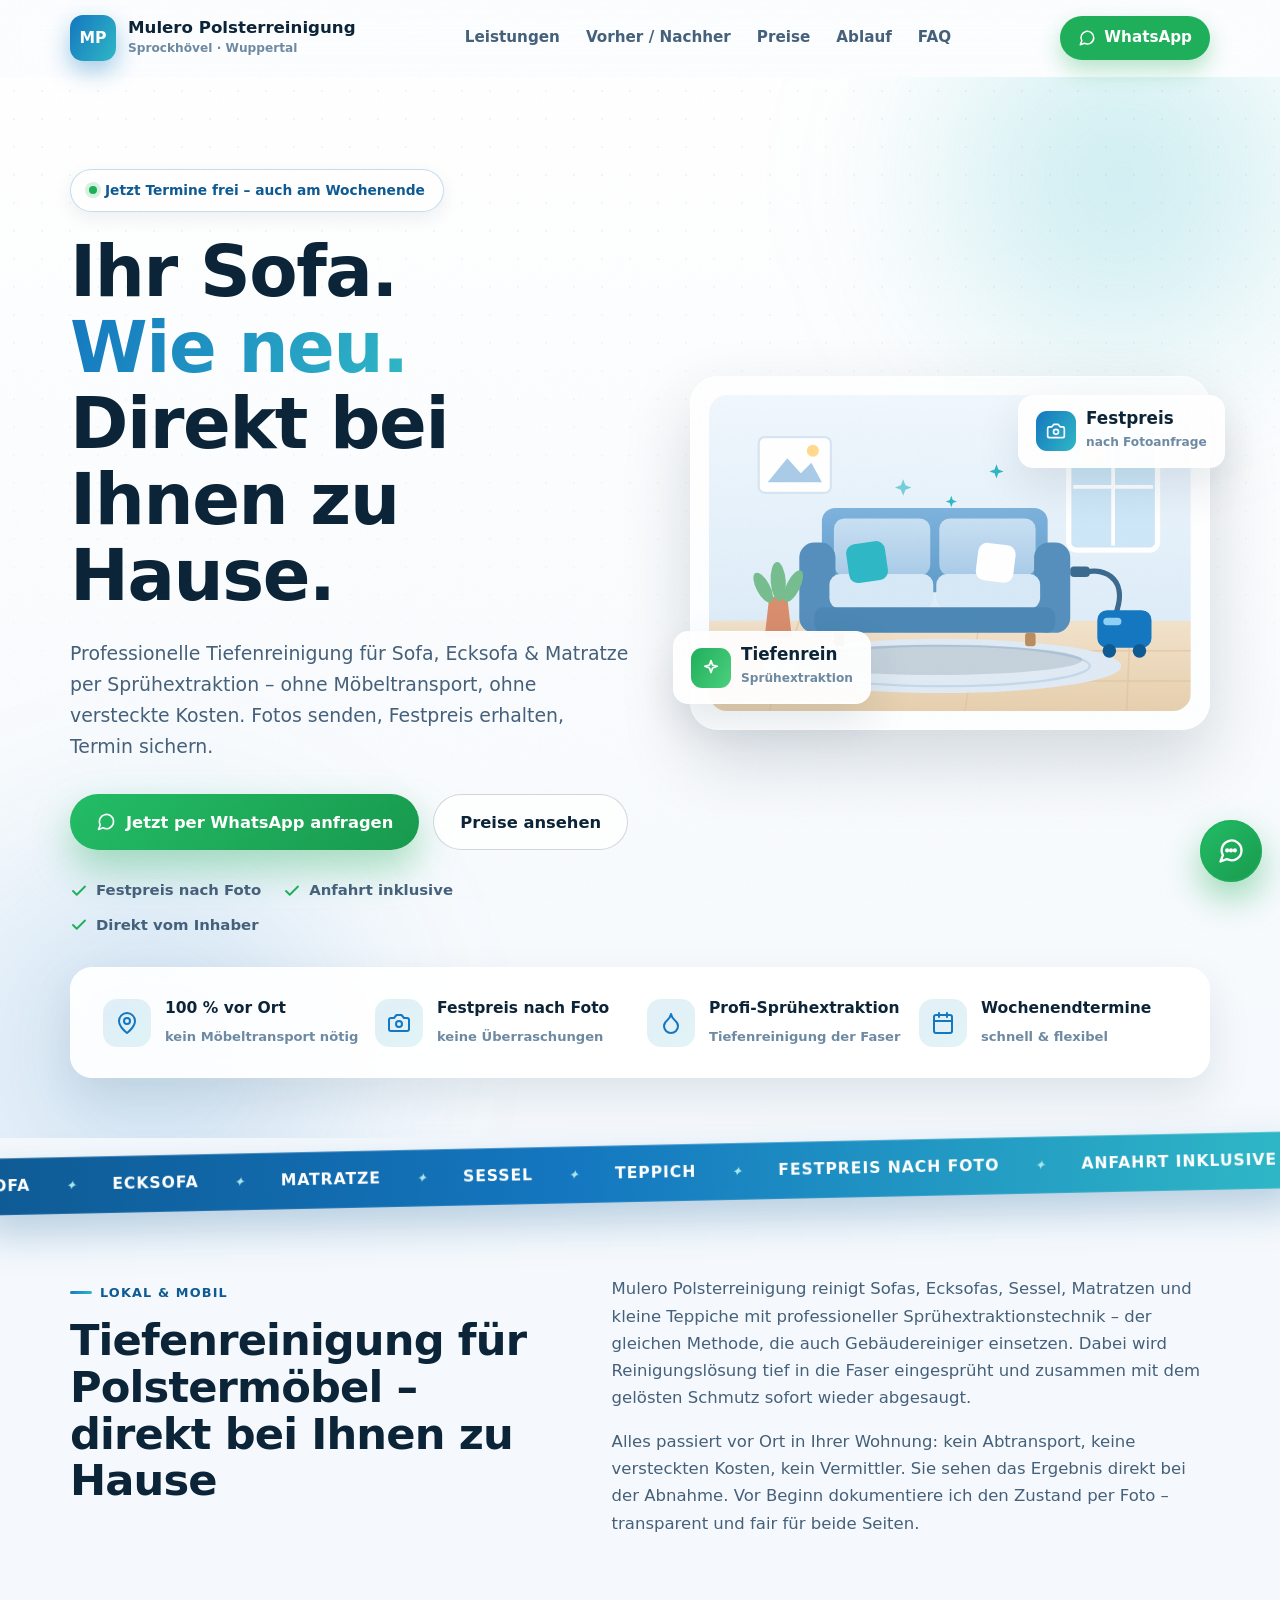
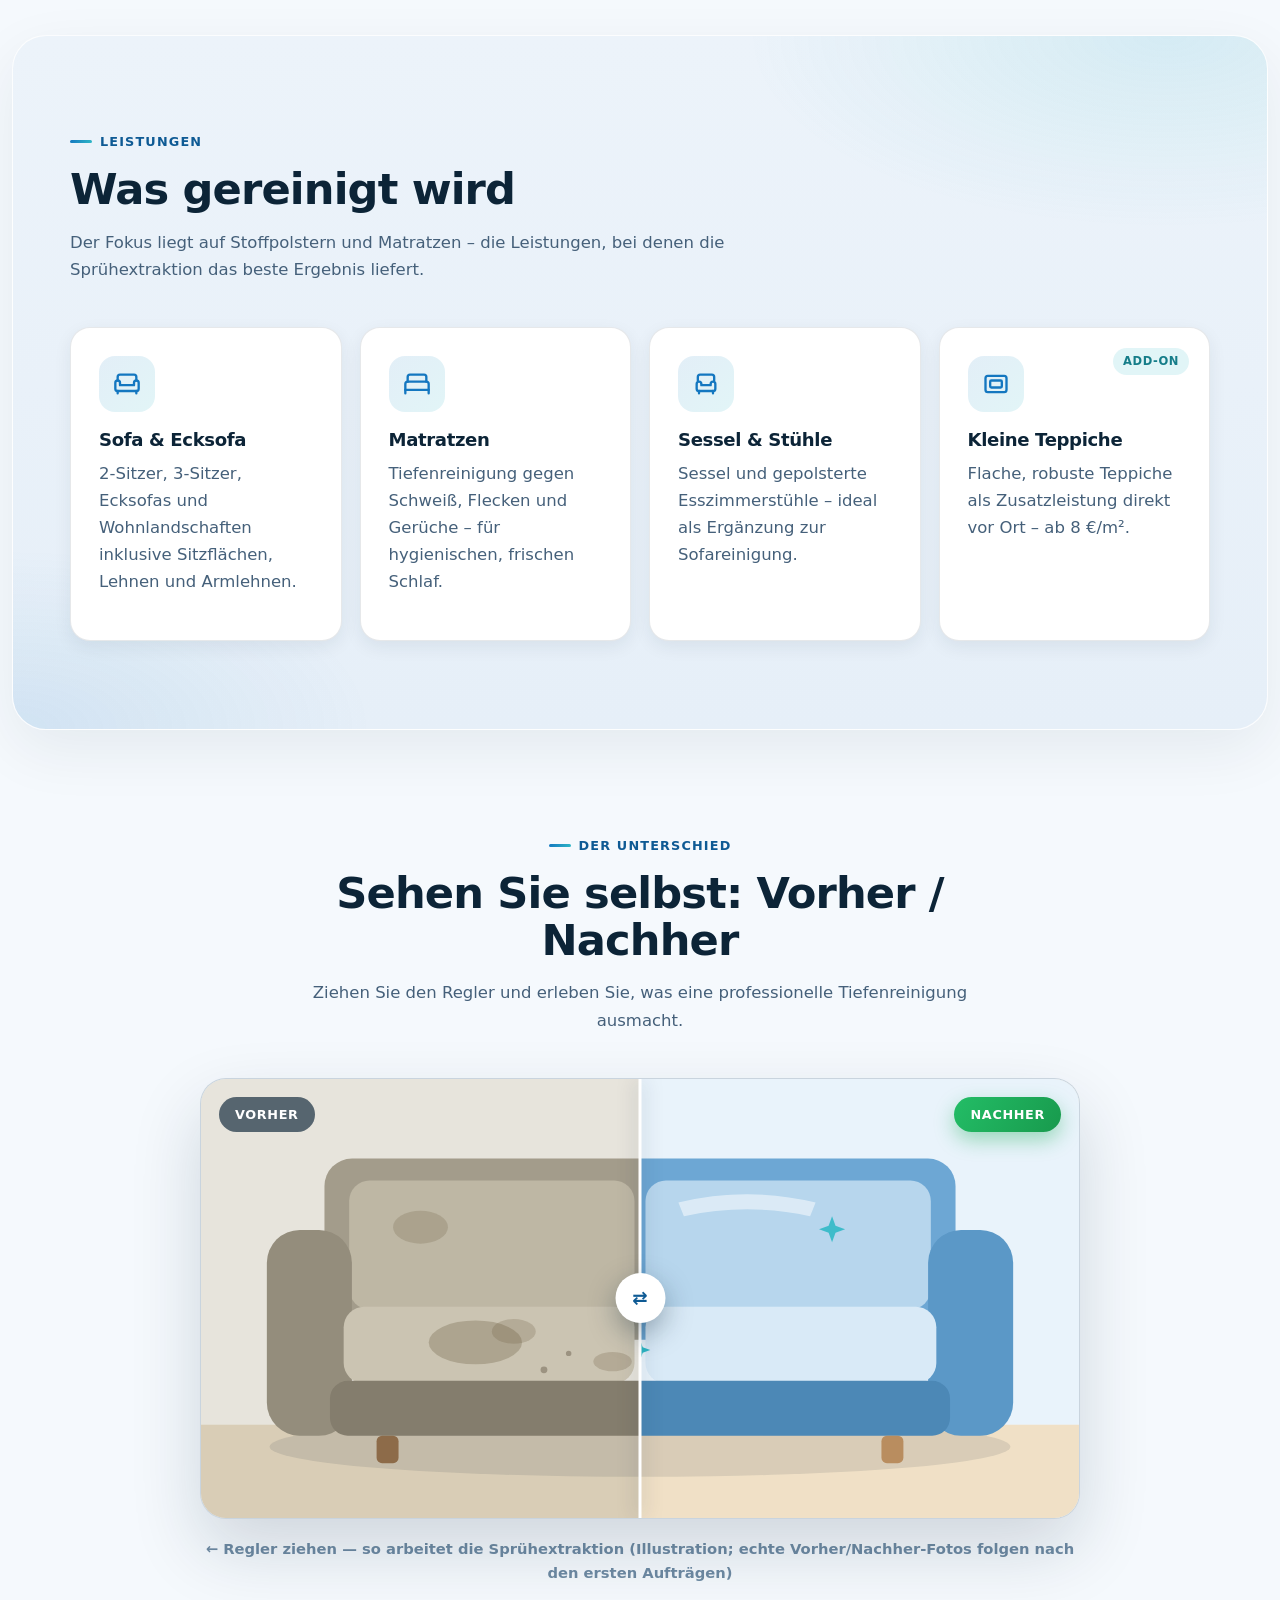
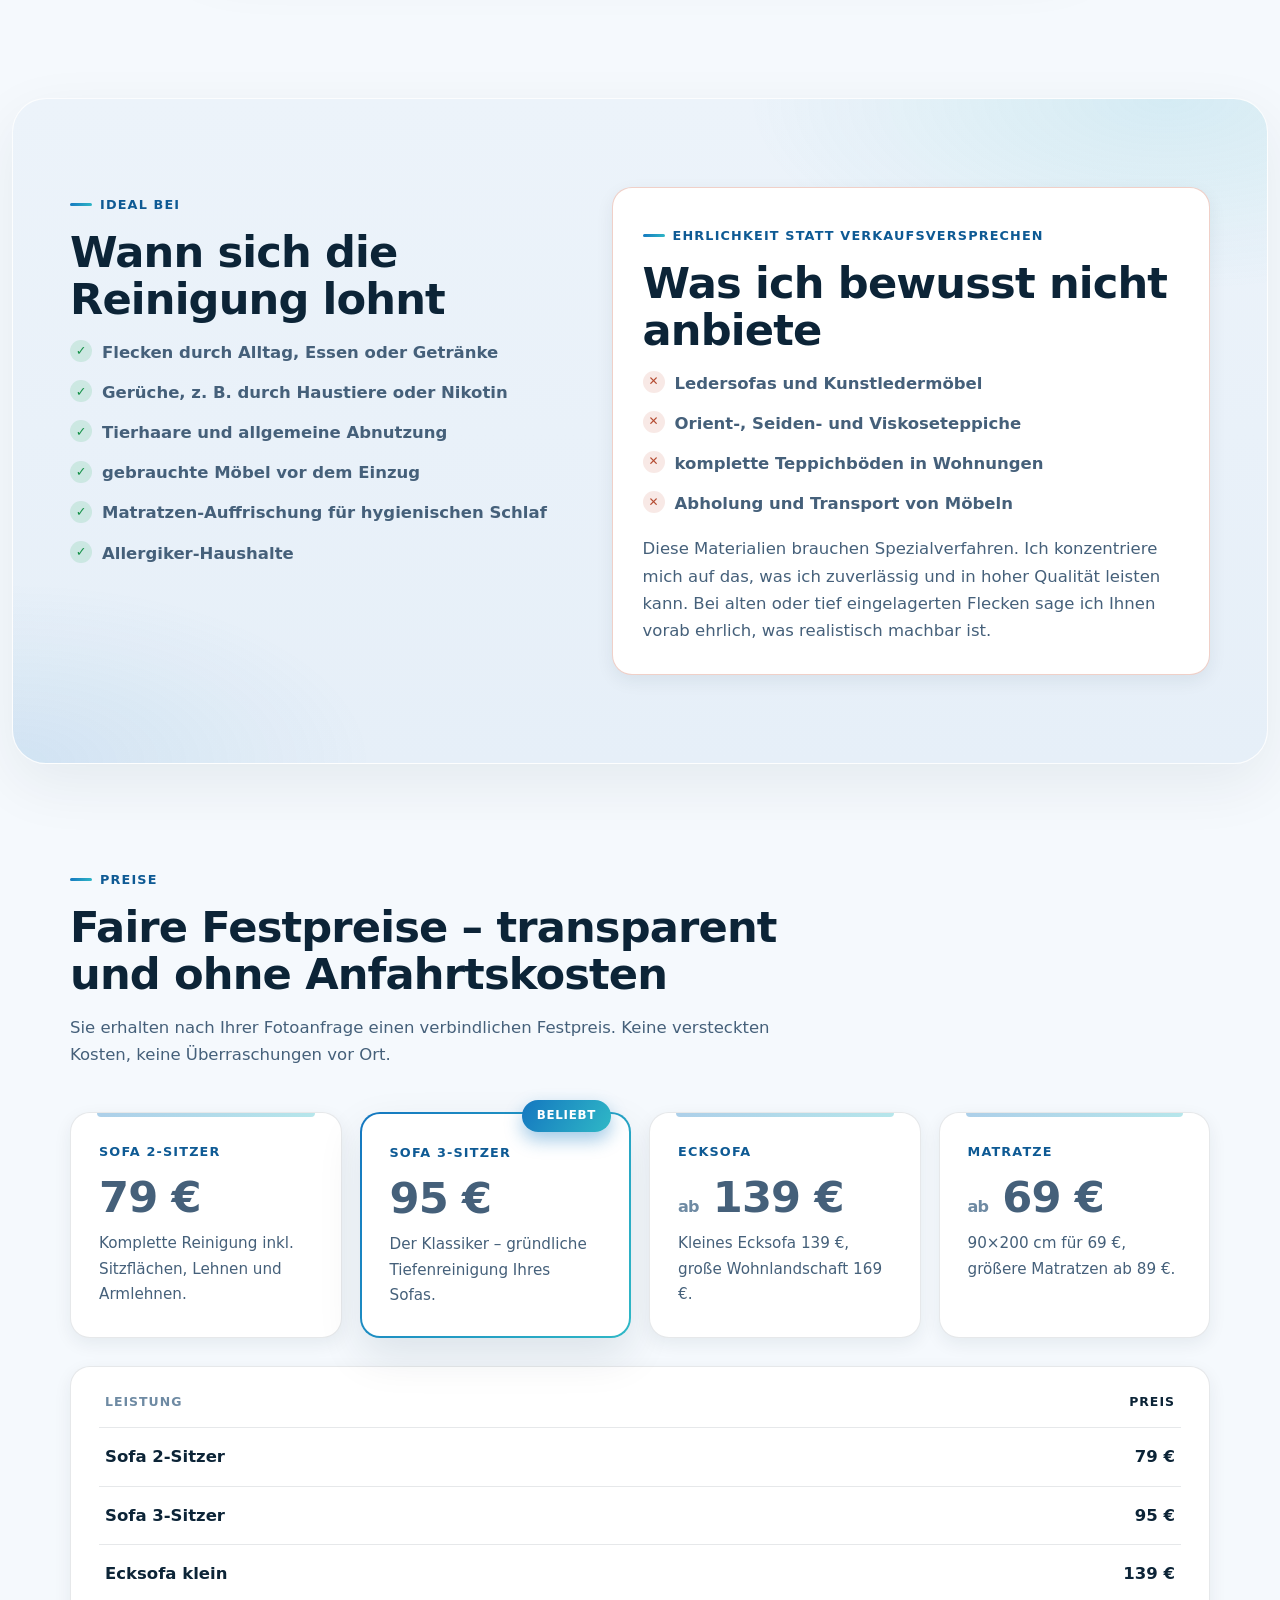
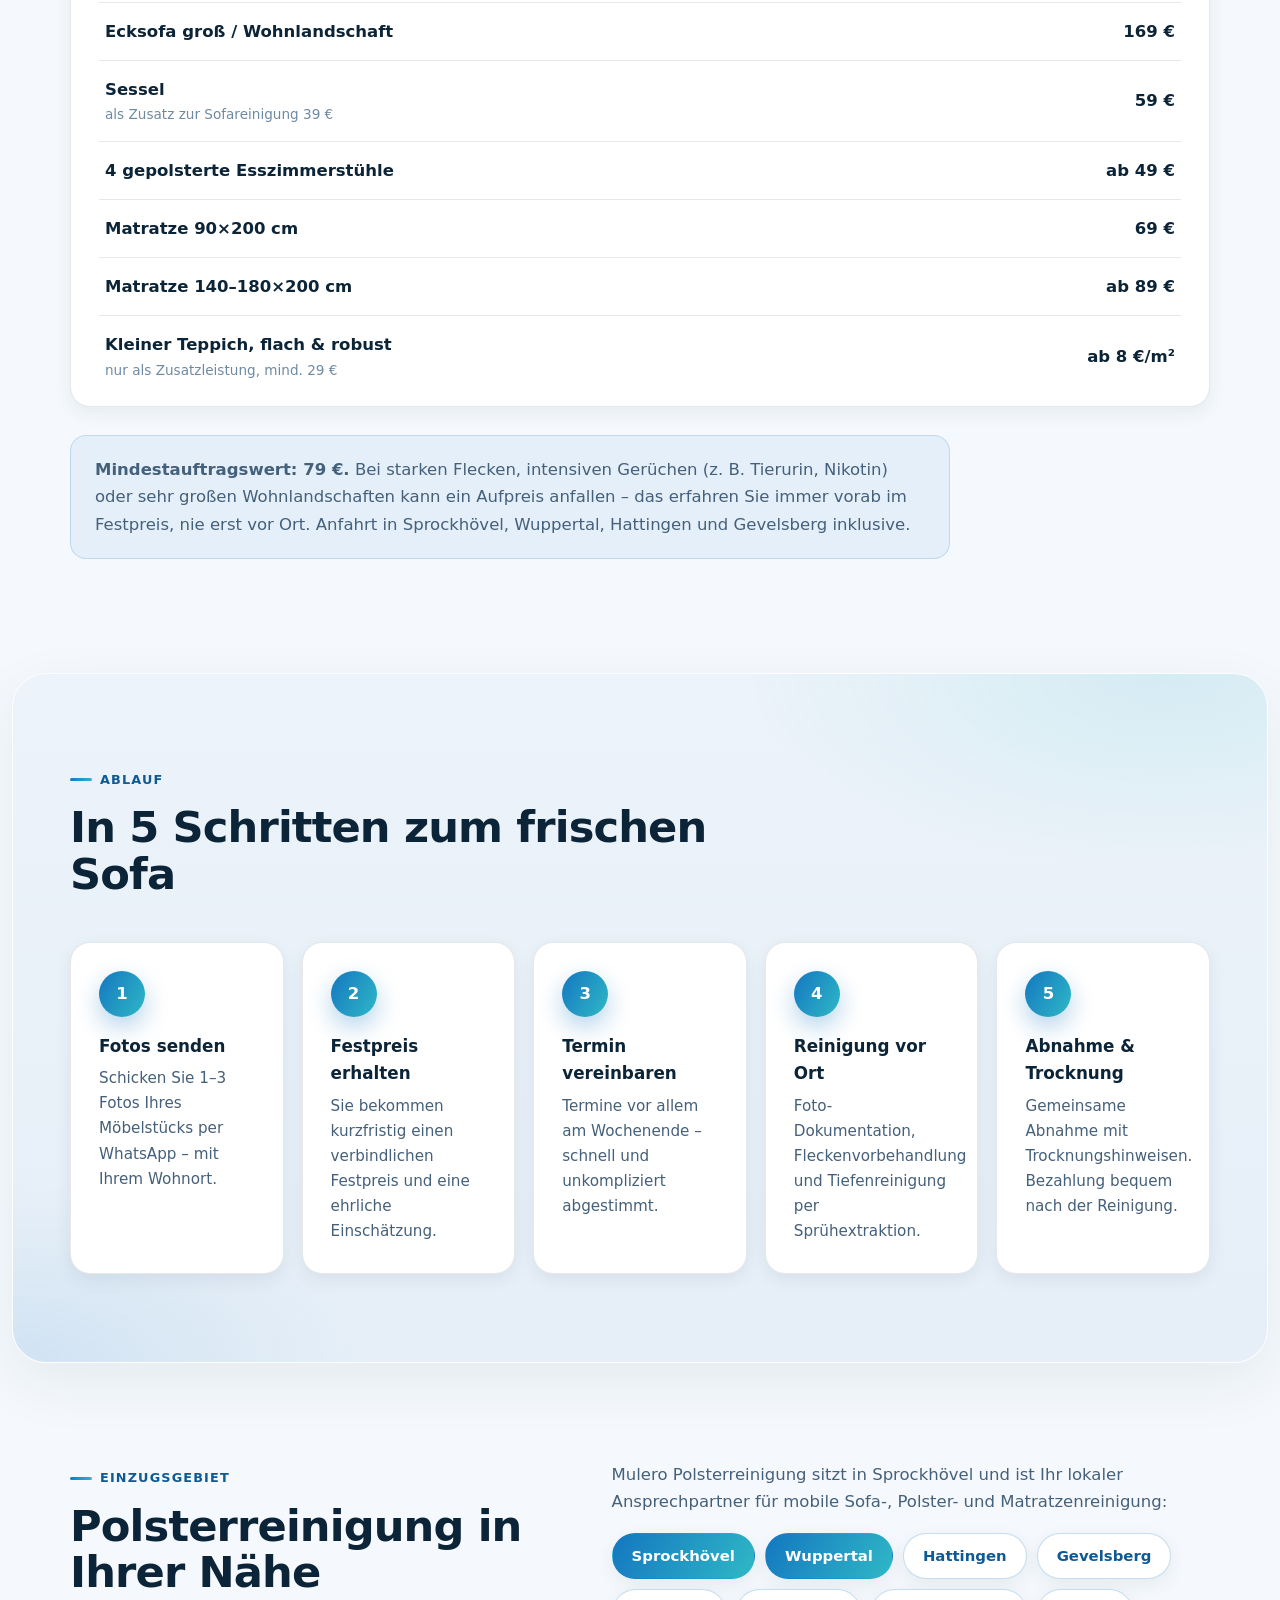
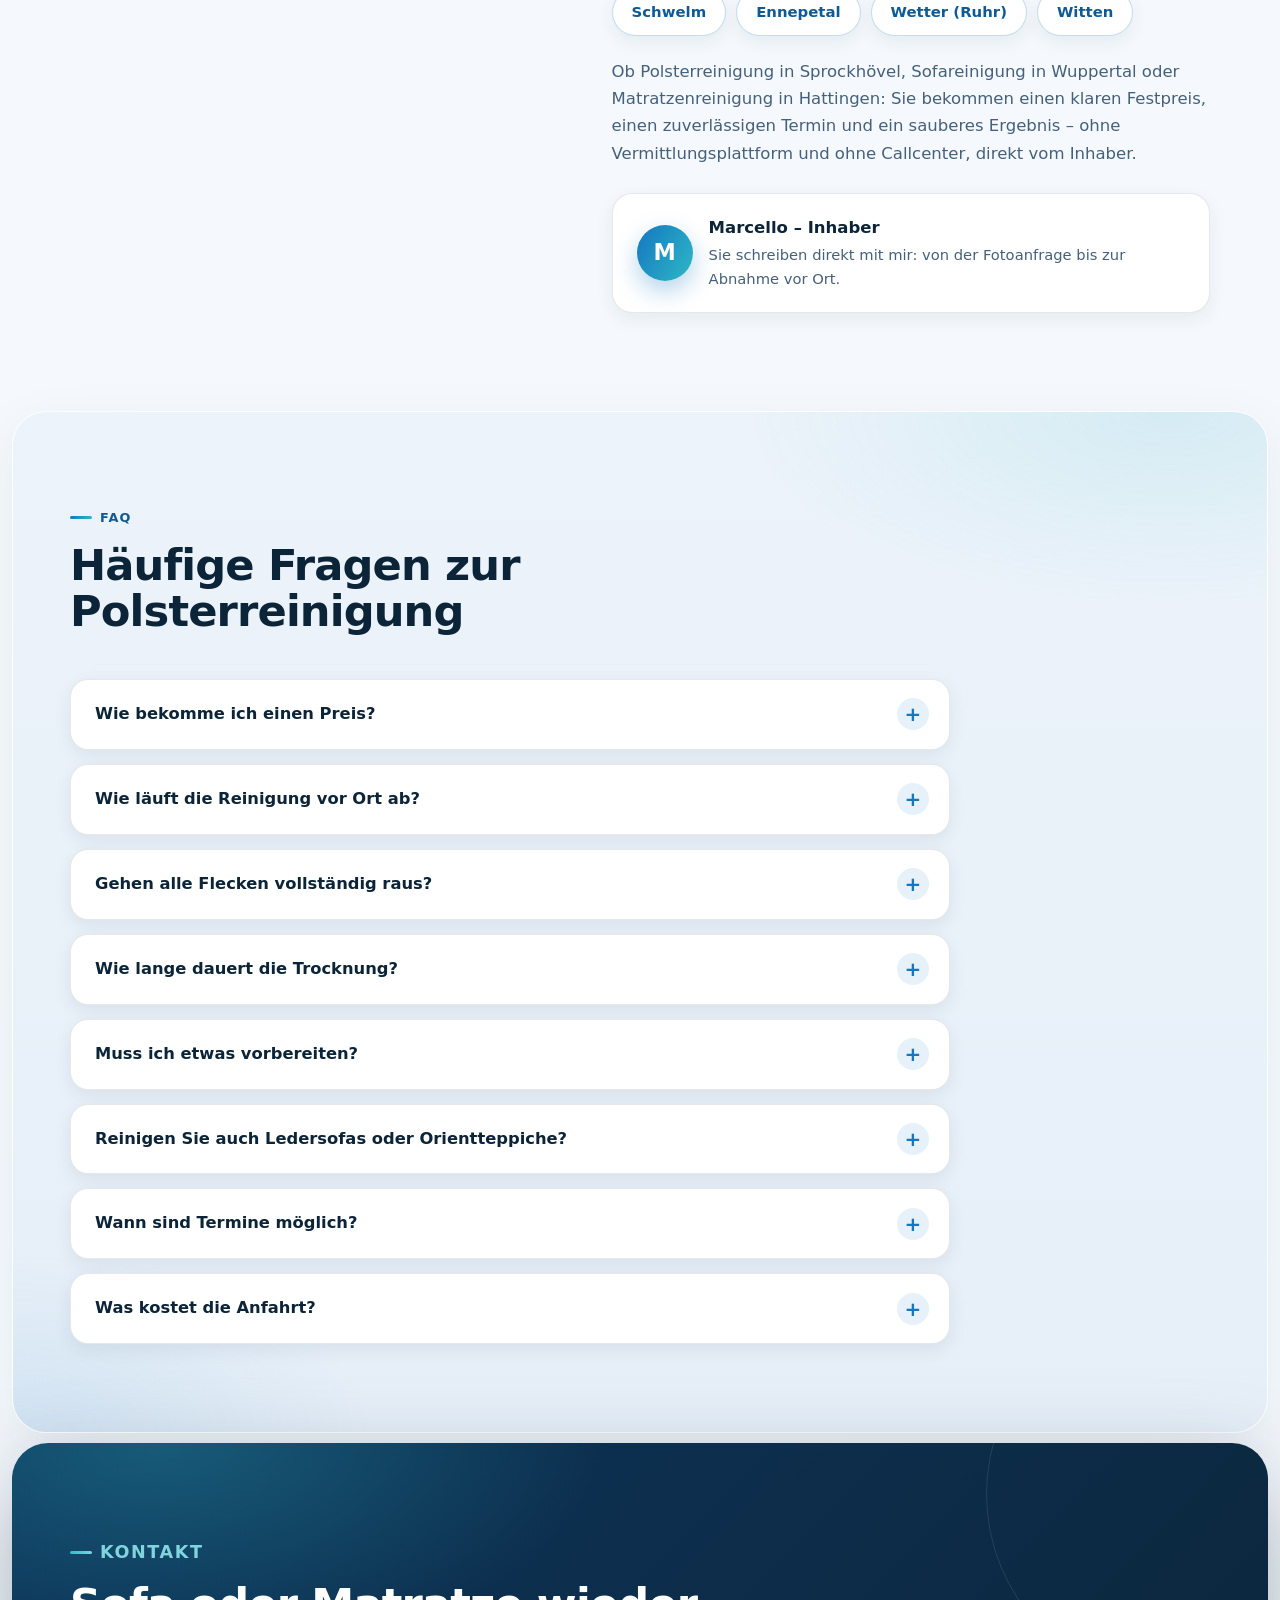
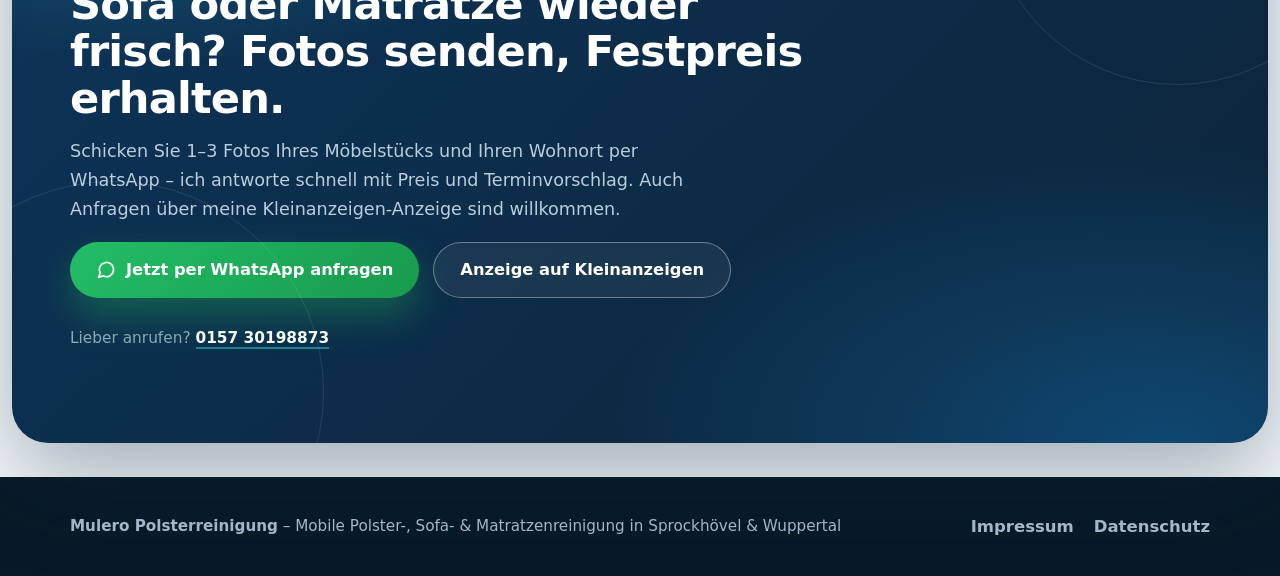
==== commit d3bcc4e1: "Add files via upload" ====
--- a/index.html
+++ b/index.html
@@ -209,6 +209,11 @@
 
     <main id="main">
       <section class="hero" id="top" aria-labelledby="hero-title">
+        <div class="hero-blob hero-blob-1" aria-hidden="true"></div>
+        <div class="hero-blob hero-blob-2" aria-hidden="true"></div>
+        <div class="hero-bubbles" aria-hidden="true">
+          <span></span><span></span><span></span><span></span><span></span><span></span><span></span><span></span>
+        </div>
         <div class="wrap">
           <div class="hero-grid">
             <div class="hero-content">
@@ -248,6 +253,14 @@
                       <stop offset="0" stop-color="#c9e0f2"/>
                       <stop offset="1" stop-color="#a9cbe8"/>
                     </linearGradient>
+                    <linearGradient id="shineG" x1="0" y1="0" x2="1" y2="0">
+                      <stop offset="0" stop-color="#ffffff" stop-opacity="0"/>
+                      <stop offset="0.5" stop-color="#ffffff" stop-opacity="0.55"/>
+                      <stop offset="1" stop-color="#ffffff" stop-opacity="0"/>
+                    </linearGradient>
+                    <clipPath id="sofaClip">
+                      <rect x="118" y="148" width="364" height="188" rx="22"/>
+                    </clipPath>
                   </defs>
 
                   <rect x="0" y="0" width="640" height="308" fill="url(#wall)"/>
@@ -317,6 +330,15 @@
                     <rect x="524" y="296" width="24" height="10" rx="5" fill="#8fd0f5"/>
                     <circle cx="532" cy="340" r="9" fill="#0e5a94"/>
                     <circle cx="572" cy="340" r="9" fill="#0e5a94"/>
+                  </g>
+
+                  <!-- Glanz-Sweep über das Sofa -->
+                  <g clip-path="url(#sofaClip)">
+                    <g transform="skewX(-16)">
+                      <rect y="130" width="90" height="220" fill="url(#shineG)">
+                        <animate attributeName="x" values="40;620;620" keyTimes="0;0.38;1" dur="6.5s" repeatCount="indefinite"/>
+                      </rect>
+                    </g>
                   </g>
 
                   <!-- Glanz-Sterne -->
@@ -379,6 +401,13 @@
           </div>
         </div>
       </section>
+
+      <div class="marquee" aria-hidden="true">
+        <div class="marquee-track">
+          <span>Sofa <em class="star">✦</em> Ecksofa <em class="star">✦</em> Matratze <em class="star">✦</em> Sessel <em class="star">✦</em> Teppich <em class="star">✦</em> Festpreis nach Foto <em class="star">✦</em> Anfahrt inklusive <em class="star">✦</em> Wochenendtermine <em class="star">✦</em></span>
+          <span>Sofa <em class="star">✦</em> Ecksofa <em class="star">✦</em> Matratze <em class="star">✦</em> Sessel <em class="star">✦</em> Teppich <em class="star">✦</em> Festpreis nach Foto <em class="star">✦</em> Anfahrt inklusive <em class="star">✦</em> Wochenendtermine <em class="star">✦</em></span>
+        </div>
+      </div>
 
       <section class="section intro" aria-labelledby="intro-title">
         <div class="wrap two-column">
@@ -436,8 +465,8 @@
 
       <section class="section" id="vergleich" aria-labelledby="ba-title">
         <div class="wrap">
-          <div class="section-head reveal" style="margin-inline:auto;text-align:center">
-            <p class="section-kicker" style="justify-content:center">Der Unterschied</p>
+          <div class="section-head centered reveal">
+            <p class="section-kicker">Der Unterschied</p>
             <h2 id="ba-title">Sehen Sie selbst: Vorher / Nachher</h2>
             <p>Ziehen Sie den Regler und erleben Sie, was eine professionelle Tiefenreinigung ausmacht.</p>
           </div>
@@ -685,6 +714,13 @@
               <li>Witten</li>
             </ul>
             <p>Ob Polsterreinigung in Sprockhövel, Sofareinigung in Wuppertal oder Matratzenreinigung in Hattingen: Sie bekommen einen klaren Festpreis, einen zuverlässigen Termin und ein sauberes Ergebnis – ohne Vermittlungsplattform und ohne Callcenter, direkt vom Inhaber.</p>
+            <div class="owner-card">
+              <span class="owner-avatar" aria-hidden="true">M</span>
+              <span>
+                <strong>Marcello – Inhaber</strong>
+                <p>Sie schreiben direkt mit mir: von der Fotoanfrage bis zur Abnahme vor Ort.</p>
+              </span>
+            </div>
           </div>
         </div>
       </section>
@@ -785,12 +821,52 @@
           document.querySelectorAll(".reveal").forEach(function (el) { el.classList.add("in"); });
         }
 
+        var reduced = window.matchMedia("(prefers-reduced-motion: reduce)").matches;
+
         var ba = document.getElementById("ba");
         if (ba) {
           var range = ba.querySelector(".ba-range");
           var set = function (v) { ba.style.setProperty("--pos", v + "%"); };
           range.addEventListener("input", function () { set(range.value); });
           set(range.value);
+
+          if (!reduced && "IntersectionObserver" in window) {
+            var wiggled = false;
+            var baIo = new IntersectionObserver(function (entries) {
+              entries.forEach(function (entry) {
+                if (entry.isIntersecting && !wiggled) {
+                  wiggled = true;
+                  baIo.unobserve(ba);
+                  var start = null;
+                  var wiggle = function (ts) {
+                    if (!start) start = ts;
+                    var t = (ts - start) / 1400;
+                    if (t >= 1) { range.value = 50; set(50); return; }
+                    var v = 50 + Math.sin(t * Math.PI * 2) * 16 * (1 - t);
+                    range.value = v;
+                    set(v);
+                    requestAnimationFrame(wiggle);
+                  };
+                  requestAnimationFrame(wiggle);
+                }
+              });
+            }, { threshold: 0.6 });
+            baIo.observe(ba);
+          }
+        }
+
+        var scene = document.querySelector(".hero-scene");
+        if (scene && !reduced && window.matchMedia("(pointer: fine)").matches) {
+          var visual = document.querySelector(".hero-visual");
+          visual.addEventListener("mousemove", function (e) {
+            var r = visual.getBoundingClientRect();
+            var x = (e.clientX - r.left) / r.width - 0.5;
+            var y = (e.clientY - r.top) / r.height - 0.5;
+            scene.style.transform = "rotateY(" + (x * 7) + "deg) rotateX(" + (y * -7) + "deg)";
+          });
+          visual.addEventListener("mouseleave", function () {
+            scene.style.transform = "";
+          });
         }
       })();
     </script>
--- a/styles.css
+++ b/styles.css
@@ -1,5 +1,5 @@
 /* ============================================================
-   Mulero Polsterreinigung — Premium Light Design
+   Mulero Polsterreinigung — Premium Design v2
    Selbst gehostete Fonts, keine externen Requests (DSGVO-safe)
    ============================================================ */
 
@@ -22,7 +22,6 @@
 :root {
   color-scheme: light;
   --ink: #0c2437;
-  --ink-2: #123452;
   --muted: #45607a;
   --soft: #6e8aa3;
   --bg: #f5f9fd;
@@ -50,9 +49,11 @@
 
 html {
   scroll-behavior: smooth;
+  overflow-x: hidden;
 }
 
 body {
+  position: relative;
   margin: 0;
   background: var(--bg);
   color: var(--ink);
@@ -60,6 +61,18 @@
   font-size: 16.5px;
   line-height: 1.65;
   -webkit-font-smoothing: antialiased;
+  overflow-x: hidden;
+}
+
+/* Premium-Körnung */
+body::after {
+  position: fixed;
+  inset: 0;
+  z-index: 90;
+  content: "";
+  background-image: url("data:image/svg+xml,%3Csvg xmlns='http://www.w3.org/2000/svg' width='160' height='160'%3E%3Cfilter id='n'%3E%3CfeTurbulence type='fractalNoise' baseFrequency='0.9' numOctaves='2'/%3E%3C/filter%3E%3Crect width='100%25' height='100%25' filter='url(%23n)' opacity='0.5'/%3E%3C/svg%3E");
+  opacity: 0.028;
+  pointer-events: none;
 }
 
 img,
@@ -88,19 +101,19 @@
 h2,
 h3 {
   font-family: var(--font-head);
-  line-height: 1.12;
-  letter-spacing: -0.015em;
+  line-height: 1.08;
+  letter-spacing: -0.02em;
 }
 
 h1 {
-  margin-bottom: 22px;
-  font-size: clamp(2.3rem, 5.4vw, 3.9rem);
+  margin-bottom: 24px;
+  font-size: clamp(2.5rem, 6vw, 4.4rem);
   font-weight: 800;
 }
 
 h2 {
   margin-bottom: 16px;
-  font-size: clamp(1.7rem, 3.4vw, 2.5rem);
+  font-size: clamp(1.8rem, 3.6vw, 2.7rem);
   font-weight: 700;
 }
 
@@ -132,14 +145,15 @@
   -webkit-background-clip: text;
   background-clip: text;
   color: transparent;
-}
-
-/* ---------- Reveal on scroll (JS adds .in) ---------- */
+  white-space: nowrap;
+}
+
+/* ---------- Reveal on scroll ---------- */
 
 .js .reveal {
   opacity: 0;
-  transform: translateY(26px);
-  transition: opacity 0.7s ease, transform 0.7s cubic-bezier(0.16, 1, 0.3, 1);
+  transform: translateY(30px);
+  transition: opacity 0.75s ease, transform 0.75s cubic-bezier(0.16, 1, 0.3, 1);
 }
 
 .js .reveal.in {
@@ -176,22 +190,22 @@
   position: sticky;
   top: 0;
   z-index: 40;
-  background: rgba(255, 255, 255, 0.72);
+  background: rgba(255, 255, 255, 0.7);
   border-bottom: 1px solid transparent;
-  backdrop-filter: blur(18px) saturate(1.4);
-  -webkit-backdrop-filter: blur(18px) saturate(1.4);
+  backdrop-filter: blur(18px) saturate(1.5);
+  -webkit-backdrop-filter: blur(18px) saturate(1.5);
   transition: box-shadow 200ms ease, border-color 200ms ease, background 200ms ease;
 }
 
 .site-header.scrolled {
-  background: rgba(255, 255, 255, 0.9);
+  background: rgba(255, 255, 255, 0.92);
   border-color: var(--line);
   box-shadow: 0 10px 30px rgba(12, 36, 55, 0.08);
 }
 
 .nav {
   display: flex;
-  min-height: 74px;
+  min-height: 76px;
   align-items: center;
   justify-content: space-between;
   gap: 16px;
@@ -206,17 +220,17 @@
 
 .brand-mark {
   display: grid;
-  width: 44px;
-  height: 44px;
+  width: 46px;
+  height: 46px;
   flex: 0 0 auto;
   place-items: center;
   background: var(--grad);
-  border-radius: 12px;
-  box-shadow: 0 10px 22px rgba(20, 119, 192, 0.35);
+  border-radius: 13px;
+  box-shadow: 0 10px 24px rgba(20, 119, 192, 0.4);
   color: #fff;
   font-family: var(--font-head);
   font-weight: 800;
-  font-size: 0.95rem;
+  font-size: 0.98rem;
 }
 
 .brand strong,
@@ -226,7 +240,7 @@
 
 .brand strong {
   font-family: var(--font-head);
-  font-size: 1.02rem;
+  font-size: 1.04rem;
   line-height: 1.15;
 }
 
@@ -297,15 +311,17 @@
 /* ---------- Buttons ---------- */
 
 .button {
+  position: relative;
   display: inline-flex;
-  min-height: 54px;
+  min-height: 56px;
+  overflow: hidden;
   align-items: center;
   justify-content: center;
   gap: 10px;
-  padding: 14px 24px;
+  padding: 15px 26px;
   border-radius: 999px;
   font-weight: 800;
-  font-size: 1rem;
+  font-size: 1.02rem;
   line-height: 1.2;
   text-align: center;
   transition: transform 160ms ease, box-shadow 160ms ease, background 160ms ease, border-color 160ms ease;
@@ -319,15 +335,29 @@
   transform: translateY(0);
 }
 
+.button-primary::after,
+.button-secondary::after {
+  position: absolute;
+  inset: 0;
+  content: "";
+  background: linear-gradient(115deg, transparent 32%, rgba(255, 255, 255, 0.4) 50%, transparent 68%);
+  transform: translateX(-130%);
+}
+
+.button-primary:hover::after,
+.button-secondary:hover::after {
+  transform: translateX(130%);
+  transition: transform 650ms ease;
+}
+
 .button-primary {
-  background: var(--green);
-  color: #fff;
-  box-shadow: 0 18px 38px rgba(31, 175, 90, 0.35);
+  background: linear-gradient(135deg, #23bd66, #189a4d);
+  color: #fff;
+  box-shadow: 0 18px 38px rgba(31, 175, 90, 0.38);
 }
 
 .button-primary:hover {
-  background: var(--green-deep);
-  box-shadow: 0 22px 44px rgba(31, 175, 90, 0.42);
+  box-shadow: 0 24px 48px rgba(31, 175, 90, 0.45);
 }
 
 .button-secondary {
@@ -339,7 +369,7 @@
 .button-ghost {
   border: 1.5px solid rgba(12, 36, 55, 0.18);
   color: var(--ink);
-  background: rgba(255, 255, 255, 0.8);
+  background: rgba(255, 255, 255, 0.85);
 }
 
 .button-ghost:hover {
@@ -356,43 +386,127 @@
 .hero {
   position: relative;
   overflow: hidden;
-  padding: 72px 0 40px;
-  background:
-    radial-gradient(900px 480px at 88% -12%, rgba(47, 184, 198, 0.16), transparent 62%),
-    radial-gradient(760px 460px at -8% 30%, rgba(20, 119, 192, 0.12), transparent 60%),
-    linear-gradient(180deg, #ffffff 0%, var(--bg) 100%);
+  padding: 80px 0 46px;
+  background: linear-gradient(180deg, #ffffff 0%, var(--bg) 100%);
+}
+
+.hero-blob {
+  position: absolute;
+  border-radius: 50%;
+  filter: blur(70px);
+  pointer-events: none;
+}
+
+.hero-blob-1 {
+  top: -180px;
+  right: -120px;
+  width: 560px;
+  height: 560px;
+  background: radial-gradient(circle, rgba(47, 184, 198, 0.3), transparent 65%);
+  animation: drift1 16s ease-in-out infinite;
+}
+
+.hero-blob-2 {
+  bottom: -220px;
+  left: -160px;
+  width: 620px;
+  height: 620px;
+  background: radial-gradient(circle, rgba(20, 119, 192, 0.22), transparent 65%);
+  animation: drift2 20s ease-in-out infinite;
+}
+
+@keyframes drift1 {
+  0%, 100% { transform: translate(0, 0) scale(1); }
+  50% { transform: translate(-50px, 40px) scale(1.12); }
+}
+
+@keyframes drift2 {
+  0%, 100% { transform: translate(0, 0) scale(1); }
+  50% { transform: translate(60px, -30px) scale(1.08); }
 }
 
 .hero::before {
   position: absolute;
   inset: 0;
   content: "";
-  background-image: radial-gradient(rgba(12, 36, 55, 0.055) 1px, transparent 1px);
-  background-size: 26px 26px;
-  mask-image: linear-gradient(180deg, rgba(0, 0, 0, 0.9), transparent 72%);
-  -webkit-mask-image: linear-gradient(180deg, rgba(0, 0, 0, 0.9), transparent 72%);
+  background-image: radial-gradient(rgba(12, 36, 55, 0.06) 1px, transparent 1px);
+  background-size: 28px 28px;
+  mask-image: linear-gradient(180deg, rgba(0, 0, 0, 0.9), transparent 74%);
+  -webkit-mask-image: linear-gradient(180deg, rgba(0, 0, 0, 0.9), transparent 74%);
   pointer-events: none;
+}
+
+.hero-bubbles {
+  position: absolute;
+  inset: 0;
+  pointer-events: none;
+}
+
+.hero-bubbles span {
+  position: absolute;
+  bottom: -50px;
+  display: block;
+  border-radius: 50%;
+  background: radial-gradient(circle at 30% 30%, rgba(255, 255, 255, 0.95), rgba(47, 184, 198, 0.22));
+  border: 1px solid rgba(47, 184, 198, 0.4);
+  opacity: 0;
+  animation: rise linear infinite;
+}
+
+.hero-bubbles span:nth-child(1) { left: 8%;  width: 14px; height: 14px; animation-duration: 12s; animation-delay: 0s; }
+.hero-bubbles span:nth-child(2) { left: 21%; width: 22px; height: 22px; animation-duration: 15s; animation-delay: 2.5s; }
+.hero-bubbles span:nth-child(3) { left: 34%; width: 10px; height: 10px; animation-duration: 10s; animation-delay: 5s; }
+.hero-bubbles span:nth-child(4) { left: 51%; width: 18px; height: 18px; animation-duration: 14s; animation-delay: 1s; }
+.hero-bubbles span:nth-child(5) { left: 63%; width: 12px; height: 12px; animation-duration: 11s; animation-delay: 6s; }
+.hero-bubbles span:nth-child(6) { left: 77%; width: 26px; height: 26px; animation-duration: 16s; animation-delay: 3.5s; }
+.hero-bubbles span:nth-child(7) { left: 89%; width: 12px; height: 12px; animation-duration: 10.5s; animation-delay: 7.5s; }
+.hero-bubbles span:nth-child(8) { left: 44%; width: 8px;  height: 8px;  animation-duration: 9s;  animation-delay: 8s; }
+
+@keyframes rise {
+  0% { transform: translateY(0); opacity: 0; }
+  8% { opacity: 0.75; }
+  85% { opacity: 0.35; }
+  100% { transform: translateY(-640px); opacity: 0; }
 }
 
 .hero-grid {
   position: relative;
   display: grid;
-  gap: 44px;
+  gap: 46px;
   align-items: center;
+}
+
+@keyframes fadeUp {
+  from { opacity: 0; transform: translateY(30px); }
+  to { opacity: 1; transform: none; }
+}
+
+.js .hero-content > * {
+  animation: fadeUp 0.85s cubic-bezier(0.16, 1, 0.3, 1) both;
+}
+
+.js .hero-content > *:nth-child(1) { animation-delay: 0.05s; }
+.js .hero-content > *:nth-child(2) { animation-delay: 0.14s; }
+.js .hero-content > *:nth-child(3) { animation-delay: 0.24s; }
+.js .hero-content > *:nth-child(4) { animation-delay: 0.34s; }
+.js .hero-content > *:nth-child(5) { animation-delay: 0.44s; }
+
+.js .hero-visual {
+  animation: fadeUp 1s 0.3s cubic-bezier(0.16, 1, 0.3, 1) both;
 }
 
 .hero-chip {
   display: inline-flex;
   align-items: center;
   gap: 8px;
-  margin-bottom: 20px;
-  padding: 8px 16px;
-  background: rgba(255, 255, 255, 0.85);
+  margin-bottom: 22px;
+  padding: 9px 18px;
+  background: rgba(255, 255, 255, 0.9);
   border: 1px solid rgba(20, 119, 192, 0.25);
   border-radius: 999px;
   box-shadow: var(--shadow-sm);
   color: var(--blue-deep);
-  font-size: 0.85rem;
+  font-size: 0.86rem;
   font-weight: 700;
 }
 
@@ -402,28 +516,34 @@
   background: var(--green);
   border-radius: 50%;
   box-shadow: 0 0 0 4px rgba(31, 175, 90, 0.18);
+  animation: dot-pulse 2s ease-in-out infinite;
+}
+
+@keyframes dot-pulse {
+  0%, 100% { box-shadow: 0 0 0 4px rgba(31, 175, 90, 0.18); }
+  50% { box-shadow: 0 0 0 7px rgba(31, 175, 90, 0.08); }
 }
 
 .hero-copy {
   max-width: 560px;
-  margin-bottom: 30px;
-  font-size: 1.16rem;
+  margin-bottom: 32px;
+  font-size: 1.18rem;
 }
 
 .hero-actions {
   display: flex;
   flex-wrap: wrap;
   gap: 14px;
-  margin-bottom: 26px;
+  margin-bottom: 28px;
 }
 
 .hero-trust {
   display: flex;
   flex-wrap: wrap;
-  gap: 10px 20px;
+  gap: 10px 22px;
   list-style: none;
   color: var(--muted);
-  font-size: 0.92rem;
+  font-size: 0.93rem;
   font-weight: 700;
 }
 
@@ -442,20 +562,24 @@
 
 .hero-visual {
   position: relative;
+  perspective: 1100px;
 }
 
 .hero-scene {
   position: relative;
   padding: 18px;
-  background: rgba(255, 255, 255, 0.68);
-  border: 1px solid rgba(255, 255, 255, 0.9);
-  border-radius: 26px;
+  background: rgba(255, 255, 255, 0.66);
+  border: 1px solid rgba(255, 255, 255, 0.95);
+  border-radius: 28px;
   box-shadow: var(--shadow-lg);
   backdrop-filter: blur(8px);
+  transform-style: preserve-3d;
+  transition: transform 200ms ease;
+  will-change: transform;
 }
 
 .hero-scene > svg {
-  border-radius: 16px;
+  border-radius: 18px;
 }
 
 .float-card {
@@ -463,10 +587,10 @@
   display: flex;
   align-items: center;
   gap: 10px;
-  padding: 12px 16px;
-  background: rgba(255, 255, 255, 0.94);
+  padding: 13px 17px;
+  background: rgba(255, 255, 255, 0.95);
   border: 1px solid rgba(255, 255, 255, 1);
-  border-radius: 14px;
+  border-radius: 15px;
   box-shadow: var(--shadow-md);
   animation: floaty 5.2s ease-in-out infinite;
 }
@@ -486,17 +610,17 @@
 
 .float-card .fc-icon {
   display: grid;
-  width: 38px;
-  height: 38px;
+  width: 40px;
+  height: 40px;
   flex: 0 0 auto;
   place-items: center;
-  border-radius: 10px;
+  border-radius: 11px;
   color: #fff;
 }
 
 .fc-price {
-  top: 6%;
-  right: -14px;
+  top: 5%;
+  right: -16px;
   animation-delay: 0.6s;
 }
 
@@ -505,8 +629,8 @@
 }
 
 .fc-fresh {
-  bottom: 8%;
-  left: -16px;
+  bottom: 7%;
+  left: -18px;
 }
 
 .fc-fresh .fc-icon {
@@ -515,7 +639,51 @@
 
 @keyframes floaty {
   0%, 100% { transform: translateY(0); }
-  50% { transform: translateY(-9px); }
+  50% { transform: translateY(-10px); }
+}
+
+/* ---------- Ribbon-Marquee ---------- */
+
+.marquee {
+  position: relative;
+  z-index: 3;
+  overflow: hidden;
+  margin: 8px 0 -14px;
+  padding: 15px 0;
+  background: linear-gradient(90deg, #0e5a94, #1477c0 45%, #2fb8c6);
+  box-shadow: 0 18px 40px rgba(14, 90, 148, 0.28);
+  transform: rotate(-1.2deg) scale(1.03);
+}
+
+.marquee-track {
+  display: flex;
+  width: max-content;
+  gap: 34px;
+  align-items: center;
+  color: #fff;
+  font-family: var(--font-head);
+  font-size: 0.95rem;
+  font-weight: 700;
+  letter-spacing: 0.06em;
+  text-transform: uppercase;
+  white-space: nowrap;
+  animation: marquee 26s linear infinite;
+}
+
+.marquee-track span {
+  display: inline-flex;
+  align-items: center;
+  gap: 34px;
+}
+
+.marquee-track .star {
+  color: #a8e6ec;
+  font-size: 0.8rem;
+}
+
+@keyframes marquee {
+  from { transform: translateX(0); }
+  to { transform: translateX(-50%); }
 }
 
 /* ---------- Trust bar ---------- */
@@ -523,17 +691,18 @@
 .trustbar {
   position: relative;
   z-index: 2;
-  margin-top: 26px;
+  margin-top: 30px;
 }
 
 .trustbar-inner {
   display: grid;
   gap: 14px;
-  padding: 22px;
-  background: var(--panel);
-  border: 1px solid var(--line);
-  border-radius: var(--radius);
+  padding: 24px;
+  background: rgba(255, 255, 255, 0.92);
+  border: 1px solid rgba(255, 255, 255, 1);
+  border-radius: 22px;
   box-shadow: var(--shadow-md);
+  backdrop-filter: blur(10px);
 }
 
 .trust-item {
@@ -544,12 +713,12 @@
 
 .trust-item .t-icon {
   display: grid;
-  width: 46px;
-  height: 46px;
+  width: 48px;
+  height: 48px;
   flex: 0 0 auto;
   place-items: center;
-  background: rgba(20, 119, 192, 0.1);
-  border-radius: 13px;
+  background: linear-gradient(135deg, rgba(20, 119, 192, 0.12), rgba(47, 184, 198, 0.14));
+  border-radius: 14px;
   color: var(--blue);
 }
 
@@ -568,17 +737,36 @@
 /* ---------- Sections ---------- */
 
 .section {
-  padding: 84px 0;
-}
-
+  padding: 88px 0;
+}
+
+/* Abgerundete Mega-Panels */
 .band {
-  background: linear-gradient(180deg, var(--bg-2), #f0f6fc);
-  border-block: 1px solid var(--line);
+  width: min(100% - 24px, 1300px);
+  margin-inline: auto;
+  margin-block: 10px;
+  padding: 80px 0;
+  background:
+    radial-gradient(700px 320px at 92% 0%, rgba(47, 184, 198, 0.12), transparent 60%),
+    radial-gradient(600px 300px at 0% 100%, rgba(20, 119, 192, 0.1), transparent 60%),
+    linear-gradient(180deg, #ecf3fa, #e6eff8);
+  border: 1px solid rgba(255, 255, 255, 0.9);
+  border-radius: 34px;
+  box-shadow: 0 20px 60px rgba(12, 36, 55, 0.07);
 }
 
 .section-head {
   max-width: 720px;
-  margin-bottom: 42px;
+  margin-bottom: 44px;
+}
+
+.section-head.centered {
+  margin-inline: auto;
+  text-align: center;
+}
+
+.section-head.centered .section-kicker {
+  justify-content: center;
 }
 
 .section-kicker,
@@ -626,29 +814,34 @@
 
 .feature-card {
   position: relative;
-  padding: 26px;
+  padding: 28px;
   background: var(--panel);
   border: 1px solid var(--line);
-  border-radius: var(--radius);
+  border-radius: 20px;
   box-shadow: var(--shadow-sm);
-  transition: transform 220ms ease, box-shadow 220ms ease, border-color 220ms ease;
+  transition: transform 240ms ease, box-shadow 240ms ease, border-color 240ms ease;
 }
 
 .feature-card:hover {
-  transform: translateY(-6px);
-  border-color: rgba(20, 119, 192, 0.35);
+  transform: translateY(-8px);
+  border-color: rgba(20, 119, 192, 0.4);
   box-shadow: var(--shadow-md);
 }
 
 .feature-card .f-icon {
   display: grid;
-  width: 54px;
-  height: 54px;
+  width: 56px;
+  height: 56px;
   place-items: center;
   margin-bottom: 18px;
-  background: linear-gradient(135deg, rgba(20, 119, 192, 0.12), rgba(47, 184, 198, 0.12));
-  border-radius: 15px;
+  background: linear-gradient(135deg, rgba(20, 119, 192, 0.12), rgba(47, 184, 198, 0.14));
+  border-radius: 16px;
   color: var(--blue);
+  transition: transform 240ms ease;
+}
+
+.feature-card:hover .f-icon {
+  transform: scale(1.08) rotate(-4deg);
 }
 
 .feature-card .f-tag {
@@ -656,7 +849,7 @@
   top: 20px;
   right: 20px;
   padding: 4px 10px;
-  background: rgba(47, 184, 198, 0.12);
+  background: rgba(47, 184, 198, 0.14);
   border-radius: 999px;
   color: #157d89;
   font-size: 0.72rem;
@@ -668,14 +861,14 @@
 /* ---------- Before/After slider ---------- */
 
 .ba-wrap {
-  max-width: 860px;
+  max-width: 880px;
   margin-inline: auto;
 }
 
 .ba-slider {
   position: relative;
   overflow: hidden;
-  border-radius: 22px;
+  border-radius: 26px;
   border: 1px solid var(--line);
   box-shadow: var(--shadow-lg);
   touch-action: none;
@@ -700,25 +893,28 @@
 
 .ba-tag {
   position: absolute;
-  top: 16px;
-  padding: 6px 14px;
+  top: 18px;
+  padding: 7px 16px;
   border-radius: 999px;
+  font-family: var(--font-head);
   font-size: 0.8rem;
   font-weight: 800;
-  letter-spacing: 0.04em;
+  letter-spacing: 0.05em;
   text-transform: uppercase;
   color: #fff;
   pointer-events: none;
 }
 
 .ba-tag-before {
-  left: 16px;
-  background: rgba(12, 36, 55, 0.62);
+  left: 18px;
+  background: rgba(12, 36, 55, 0.66);
+  backdrop-filter: blur(4px);
 }
 
 .ba-tag-after {
-  right: 16px;
-  background: var(--green);
+  right: 18px;
+  background: linear-gradient(120deg, #23bd66, #189a4d);
+  box-shadow: 0 8px 20px rgba(31, 175, 90, 0.4);
 }
 
 .ba-range {
@@ -738,7 +934,7 @@
   left: var(--pos, 50%);
   width: 3px;
   background: #fff;
-  box-shadow: 0 0 18px rgba(12, 36, 55, 0.35);
+  box-shadow: 0 0 20px rgba(12, 36, 55, 0.4);
   transform: translateX(-50%);
   pointer-events: none;
 }
@@ -748,21 +944,21 @@
   top: 50%;
   left: 50%;
   display: grid;
-  width: 46px;
-  height: 46px;
+  width: 50px;
+  height: 50px;
   place-items: center;
   content: "⇄";
   background: #fff;
   border-radius: 50%;
-  box-shadow: 0 8px 24px rgba(12, 36, 55, 0.3);
+  box-shadow: 0 10px 28px rgba(12, 36, 55, 0.35);
   color: var(--blue-deep);
-  font-size: 1.1rem;
+  font-size: 1.15rem;
   font-weight: 900;
   transform: translate(-50%, -50%);
 }
 
 .ba-hint {
-  margin-top: 16px;
+  margin-top: 18px;
   text-align: center;
   color: var(--soft);
   font-size: 0.92rem;
@@ -819,10 +1015,10 @@
 }
 
 .notice-panel {
-  padding: 28px;
+  padding: 30px;
   background: var(--panel);
   border: 1px solid rgba(200, 86, 60, 0.28);
-  border-radius: var(--radius);
+  border-radius: 20px;
   box-shadow: var(--shadow-sm);
 }
 
@@ -842,29 +1038,29 @@
   position: relative;
   display: flex;
   flex-direction: column;
-  padding: 26px;
+  padding: 28px;
   background: var(--panel);
   border: 1px solid var(--line);
-  border-radius: var(--radius);
+  border-radius: 20px;
   box-shadow: var(--shadow-sm);
-  transition: transform 220ms ease, box-shadow 220ms ease;
+  transition: transform 240ms ease, box-shadow 240ms ease;
 }
 
 .price-card::before {
   position: absolute;
   top: 0;
-  left: 24px;
-  right: 24px;
+  left: 26px;
+  right: 26px;
   height: 4px;
   content: "";
   background: var(--grad);
   border-radius: 0 0 6px 6px;
   opacity: 0.35;
-  transition: opacity 220ms ease;
+  transition: opacity 240ms ease;
 }
 
 .price-card:hover {
-  transform: translateY(-6px);
+  transform: translateY(-8px);
   box-shadow: var(--shadow-md);
 }
 
@@ -873,33 +1069,37 @@
 }
 
 .price-card-highlight {
-  border: 2px solid rgba(20, 119, 192, 0.5);
+  background:
+    linear-gradient(var(--panel), var(--panel)) padding-box,
+    var(--grad) border-box;
+  border: 2px solid transparent;
   box-shadow: var(--shadow-md);
 }
 
 .price-card-highlight::before {
-  opacity: 1;
+  opacity: 0;
 }
 
 .popular-badge {
   position: absolute;
-  top: -13px;
+  top: -14px;
   right: 18px;
-  padding: 5px 14px;
+  padding: 6px 15px;
   background: var(--grad);
   border-radius: 999px;
-  box-shadow: 0 8px 18px rgba(20, 119, 192, 0.35);
-  color: #fff;
+  box-shadow: 0 8px 18px rgba(20, 119, 192, 0.4);
+  color: #fff;
+  font-family: var(--font-head);
   font-size: 0.74rem;
   font-weight: 800;
-  letter-spacing: 0.05em;
+  letter-spacing: 0.06em;
   text-transform: uppercase;
 }
 
 .price {
   margin-bottom: 12px;
   font-family: var(--font-head);
-  font-size: 2.5rem;
+  font-size: 2.7rem;
   font-weight: 800;
   line-height: 1;
   letter-spacing: -0.02em;
@@ -916,20 +1116,20 @@
 }
 
 .price-note {
-  max-width: 860px;
-  padding: 18px 22px;
+  max-width: 880px;
+  padding: 20px 24px;
   background: rgba(20, 119, 192, 0.07);
   border: 1px solid rgba(20, 119, 192, 0.18);
-  border-radius: 14px;
+  border-radius: 16px;
   color: var(--muted);
 }
 
 .price-table-panel {
-  padding: 10px 26px;
+  padding: 10px 28px;
   margin-bottom: 28px;
   background: var(--panel);
   border: 1px solid var(--line);
-  border-radius: var(--radius);
+  border-radius: 20px;
   box-shadow: var(--shadow-sm);
 }
 
@@ -972,40 +1172,39 @@
   font-weight: 500;
 }
 
-/* ---------- Steps timeline ---------- */
+/* ---------- Steps ---------- */
 
 .steps {
   position: relative;
   display: grid;
   gap: 18px;
   list-style: none;
-  counter-reset: step;
 }
 
 .steps li {
   position: relative;
-  padding: 26px;
+  padding: 28px;
   background: var(--panel);
   border: 1px solid var(--line);
-  border-radius: var(--radius);
+  border-radius: 20px;
   box-shadow: var(--shadow-sm);
-  transition: transform 220ms ease, box-shadow 220ms ease;
+  transition: transform 240ms ease, box-shadow 240ms ease;
 }
 
 .steps li:hover {
-  transform: translateY(-5px);
+  transform: translateY(-6px);
   box-shadow: var(--shadow-md);
 }
 
 .steps .step-num {
   display: grid;
-  width: 44px;
-  height: 44px;
+  width: 46px;
+  height: 46px;
   place-items: center;
   margin-bottom: 16px;
   background: var(--grad);
   border-radius: 50%;
-  box-shadow: 0 10px 22px rgba(20, 119, 192, 0.3);
+  box-shadow: 0 10px 24px rgba(20, 119, 192, 0.32);
   color: #fff;
   font-family: var(--font-head);
   font-weight: 800;
@@ -1023,7 +1222,7 @@
   font-size: 0.95rem;
 }
 
-/* ---------- Area chips ---------- */
+/* ---------- Area ---------- */
 
 .area-chips {
   display: flex;
@@ -1034,14 +1233,20 @@
 }
 
 .area-chips li {
-  padding: 9px 18px;
+  padding: 10px 19px;
   background: var(--panel);
   border: 1px solid rgba(20, 119, 192, 0.25);
   border-radius: 999px;
   box-shadow: var(--shadow-sm);
   color: var(--blue-deep);
-  font-size: 0.92rem;
+  font-size: 0.93rem;
   font-weight: 700;
+  transition: transform 180ms ease, box-shadow 180ms ease;
+}
+
+.area-chips li:hover {
+  transform: translateY(-3px);
+  box-shadow: var(--shadow-md);
 }
 
 .area-chips li.chip-main {
@@ -1050,19 +1255,56 @@
   color: #fff;
 }
 
+.owner-card {
+  display: flex;
+  align-items: center;
+  gap: 16px;
+  margin-top: 26px;
+  padding: 20px 24px;
+  background: var(--panel);
+  border: 1px solid var(--line);
+  border-radius: 20px;
+  box-shadow: var(--shadow-sm);
+}
+
+.owner-avatar {
+  display: grid;
+  width: 56px;
+  height: 56px;
+  flex: 0 0 auto;
+  place-items: center;
+  background: var(--grad);
+  border-radius: 50%;
+  box-shadow: 0 10px 24px rgba(20, 119, 192, 0.32);
+  color: #fff;
+  font-family: var(--font-head);
+  font-size: 1.4rem;
+  font-weight: 800;
+}
+
+.owner-card strong {
+  display: block;
+  font-family: var(--font-head);
+}
+
+.owner-card p {
+  margin: 2px 0 0;
+  font-size: 0.92rem;
+}
+
 /* ---------- FAQ ---------- */
 
 .faq-list {
   display: grid;
   gap: 14px;
-  max-width: 860px;
+  max-width: 880px;
 }
 
 .faq-list details {
   overflow: hidden;
   background: var(--panel);
   border: 1px solid var(--line);
-  border-radius: 16px;
+  border-radius: 18px;
   box-shadow: var(--shadow-sm);
   transition: border-color 200ms ease, box-shadow 200ms ease;
 }
@@ -1075,7 +1317,7 @@
 .faq-list summary {
   position: relative;
   cursor: pointer;
-  padding: 20px 58px 20px 22px;
+  padding: 21px 60px 21px 24px;
   color: var(--ink);
   font-family: var(--font-head);
   font-weight: 700;
@@ -1090,20 +1332,20 @@
 .faq-list summary::after {
   position: absolute;
   top: 50%;
-  right: 18px;
-  display: grid;
-  width: 30px;
-  height: 30px;
+  right: 20px;
+  display: grid;
+  width: 32px;
+  height: 32px;
   place-items: center;
   content: "+";
   background: rgba(20, 119, 192, 0.1);
   border-radius: 50%;
   color: var(--blue);
-  font-size: 1.2rem;
+  font-size: 1.25rem;
   font-weight: 800;
   line-height: 1;
   transform: translateY(-50%);
-  transition: transform 220ms ease, background 220ms ease, color 220ms ease;
+  transition: background 220ms ease, color 220ms ease;
 }
 
 .faq-list details[open] summary::after {
@@ -1114,34 +1356,66 @@
 
 .faq-list details p {
   margin: 0;
-  padding: 0 22px 22px;
+  padding: 0 24px 24px;
 }
 
 /* ---------- Final CTA ---------- */
 
 .final-cta {
-  padding: 96px 0;
+  position: relative;
+  overflow: hidden;
+  width: min(100% - 24px, 1300px);
+  margin: 10px auto 34px;
+  padding: 92px 0;
   background:
-    radial-gradient(800px 400px at 15% 0%, rgba(47, 184, 198, 0.25), transparent 60%),
-    radial-gradient(900px 480px at 90% 100%, rgba(20, 119, 192, 0.35), transparent 65%),
+    radial-gradient(760px 380px at 12% 0%, rgba(47, 184, 198, 0.3), transparent 58%),
+    radial-gradient(900px 480px at 92% 100%, rgba(20, 119, 192, 0.42), transparent 62%),
     linear-gradient(135deg, #0d345a 0%, #0c2437 100%);
-  background-color: #0c2437;
-  color: #fff;
+  border-radius: 36px;
+  box-shadow: 0 34px 90px rgba(12, 36, 55, 0.35);
+  color: #fff;
+}
+
+.final-cta::before,
+.final-cta::after {
+  position: absolute;
+  content: "";
+  border-radius: 50%;
+  border: 1.5px solid rgba(255, 255, 255, 0.1);
+  pointer-events: none;
+}
+
+.final-cta::before {
+  top: -140px;
+  right: -100px;
+  width: 380px;
+  height: 380px;
+}
+
+.final-cta::after {
+  bottom: -160px;
+  left: -110px;
+  width: 420px;
+  height: 420px;
 }
 
 .final-cta .section-kicker {
   color: #7fd4de;
 }
 
+.final-cta .section-kicker::before {
+  background: linear-gradient(120deg, #2fb8c6, #7fd4de);
+}
+
 .final-cta h2 {
-  max-width: 720px;
+  max-width: 740px;
   color: #fff;
 }
 
 .final-cta p {
   max-width: 640px;
   color: #b9cddd;
-  font-size: 1.08rem;
+  font-size: 1.1rem;
 }
 
 .final-cta .button-ghost {
@@ -1155,9 +1429,9 @@
 }
 
 .cta-phone {
-  margin-top: 18px;
+  margin-top: 20px;
   color: #8fa9bd !important;
-  font-size: 0.95rem !important;
+  font-size: 0.96rem !important;
 }
 
 .cta-phone a {
@@ -1169,7 +1443,7 @@
 /* ---------- Footer ---------- */
 
 .site-footer {
-  padding: 34px 0;
+  padding: 36px 0;
   background: #081a29;
   color: #a9bfd1;
 }
@@ -1208,19 +1482,18 @@
   bottom: 18px;
   z-index: 50;
   display: grid;
-  width: 60px;
-  height: 60px;
+  width: 62px;
+  height: 62px;
   place-items: center;
-  background: var(--green);
+  background: linear-gradient(135deg, #23bd66, #189a4d);
   border-radius: 50%;
   box-shadow: 0 16px 36px rgba(31, 175, 90, 0.45);
   color: #fff;
-  transition: transform 180ms ease, background 180ms ease;
+  transition: transform 180ms ease;
 }
 
 .wa-float:hover {
-  background: var(--green-deep);
-  transform: translateY(-3px) scale(1.05);
+  transform: translateY(-3px) scale(1.06);
 }
 
 .wa-float::before {
@@ -1250,10 +1523,10 @@
 
 .legal-box {
   max-width: 840px;
-  padding: 34px;
+  padding: 36px;
   background: var(--panel);
   border: 1px solid var(--line);
-  border-radius: var(--radius);
+  border-radius: 22px;
   box-shadow: var(--shadow-md);
 }
 
@@ -1286,7 +1559,7 @@
   }
 
   .hero {
-    padding: 88px 0 56px;
+    padding: 92px 0 60px;
   }
 
   .hero-grid {
@@ -1295,14 +1568,18 @@
 
   .trustbar-inner {
     grid-template-columns: repeat(4, minmax(0, 1fr));
-    padding: 26px 30px;
+    padding: 28px 32px;
+  }
+
+  .band {
+    padding: 88px 0;
   }
 
   .two-column,
   .split {
     grid-template-columns: minmax(0, 0.9fr) minmax(0, 1.1fr);
     align-items: start;
-    gap: 48px;
+    gap: 52px;
   }
 
   .feature-grid {
@@ -1311,6 +1588,15 @@
 
   .price-grid {
     grid-template-columns: repeat(4, minmax(0, 1fr));
+    align-items: stretch;
+  }
+
+  .price-card-highlight {
+    transform: scale(1.04);
+  }
+
+  .price-card-highlight:hover {
+    transform: scale(1.04) translateY(-8px);
   }
 
   .steps {
@@ -1325,7 +1611,7 @@
 
 @media (max-width: 520px) {
   .nav {
-    min-height: 66px;
+    min-height: 68px;
   }
 
   .brand small {
@@ -1342,6 +1628,10 @@
 
   .hero-scene {
     padding: 10px;
+  }
+
+  .marquee {
+    margin-top: 2px;
   }
 }
 
@@ -1355,8 +1645,14 @@
     animation-iteration-count: 1 !important;
   }
 
-  .js .reveal {
+  .js .reveal,
+  .js .hero-content > *,
+  .js .hero-visual {
     opacity: 1;
     transform: none;
   }
-}
+
+  .hero-bubbles {
+    display: none;
+  }
+}
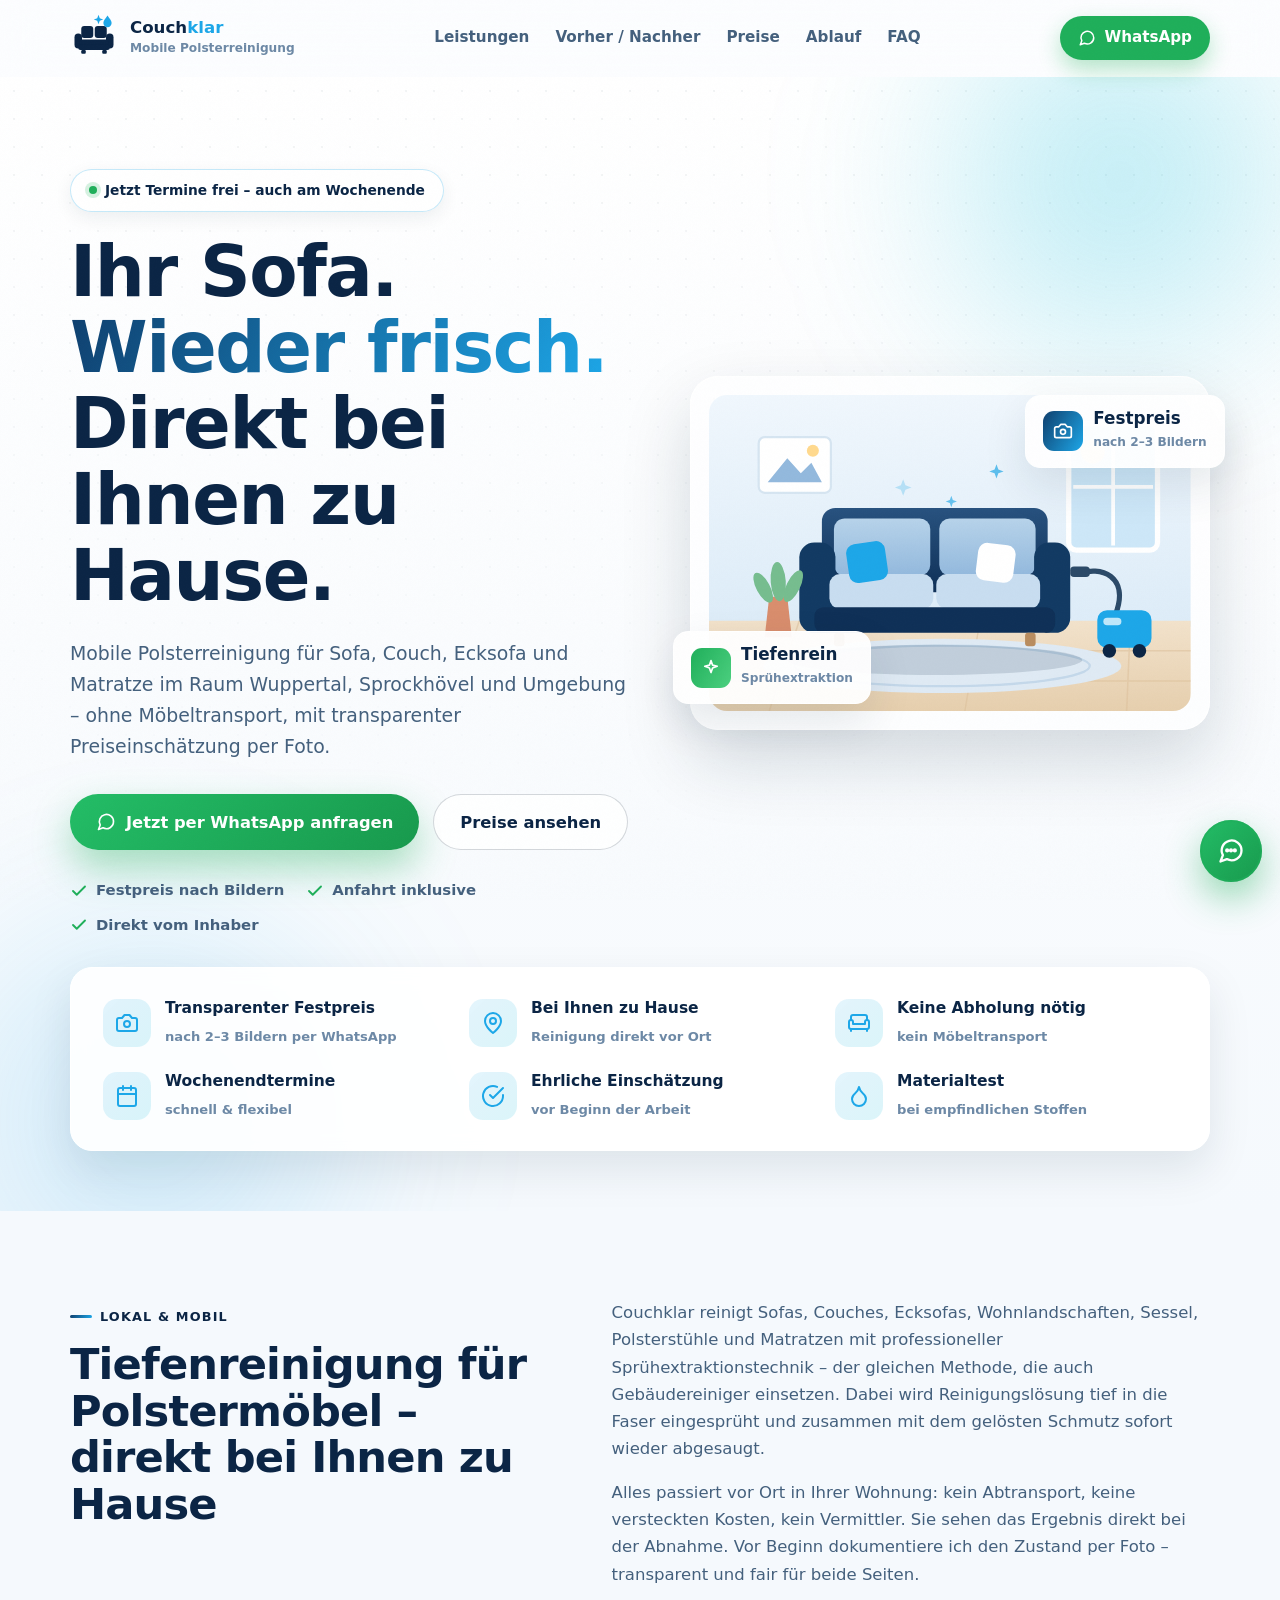
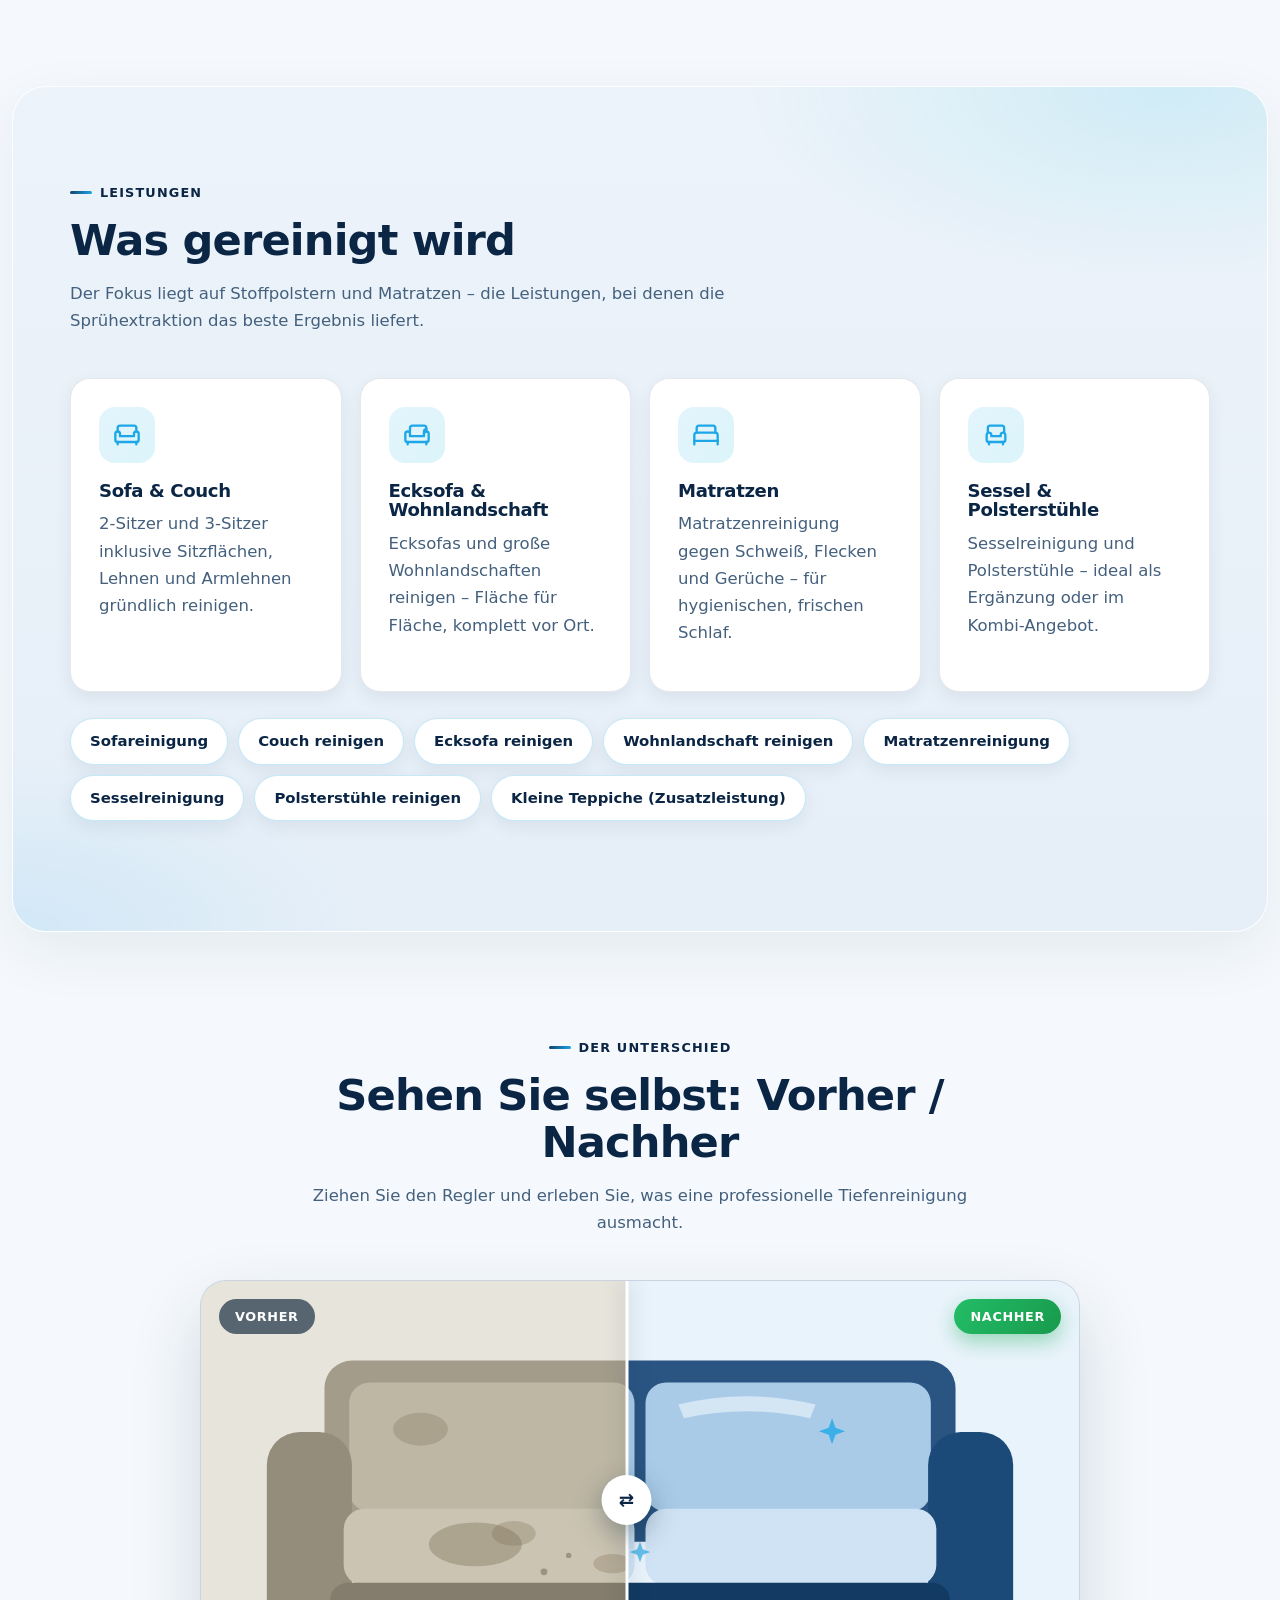
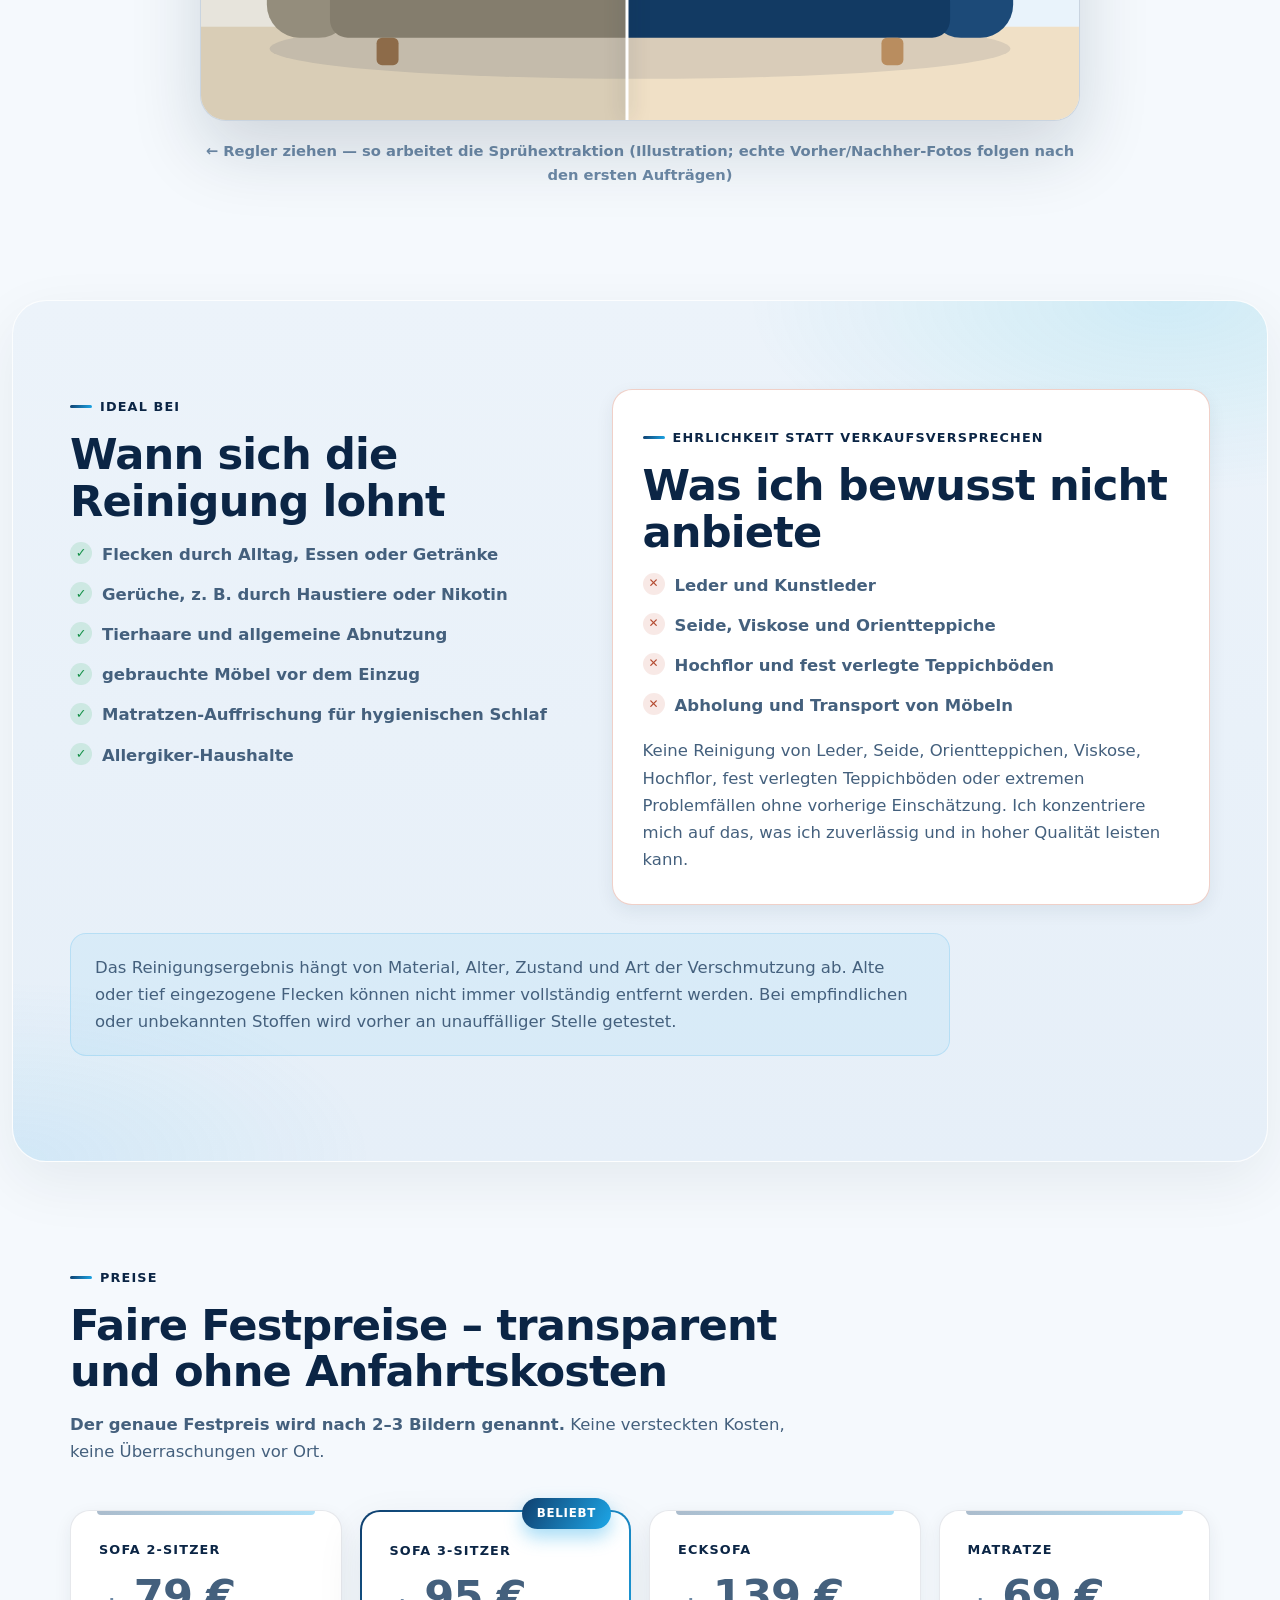
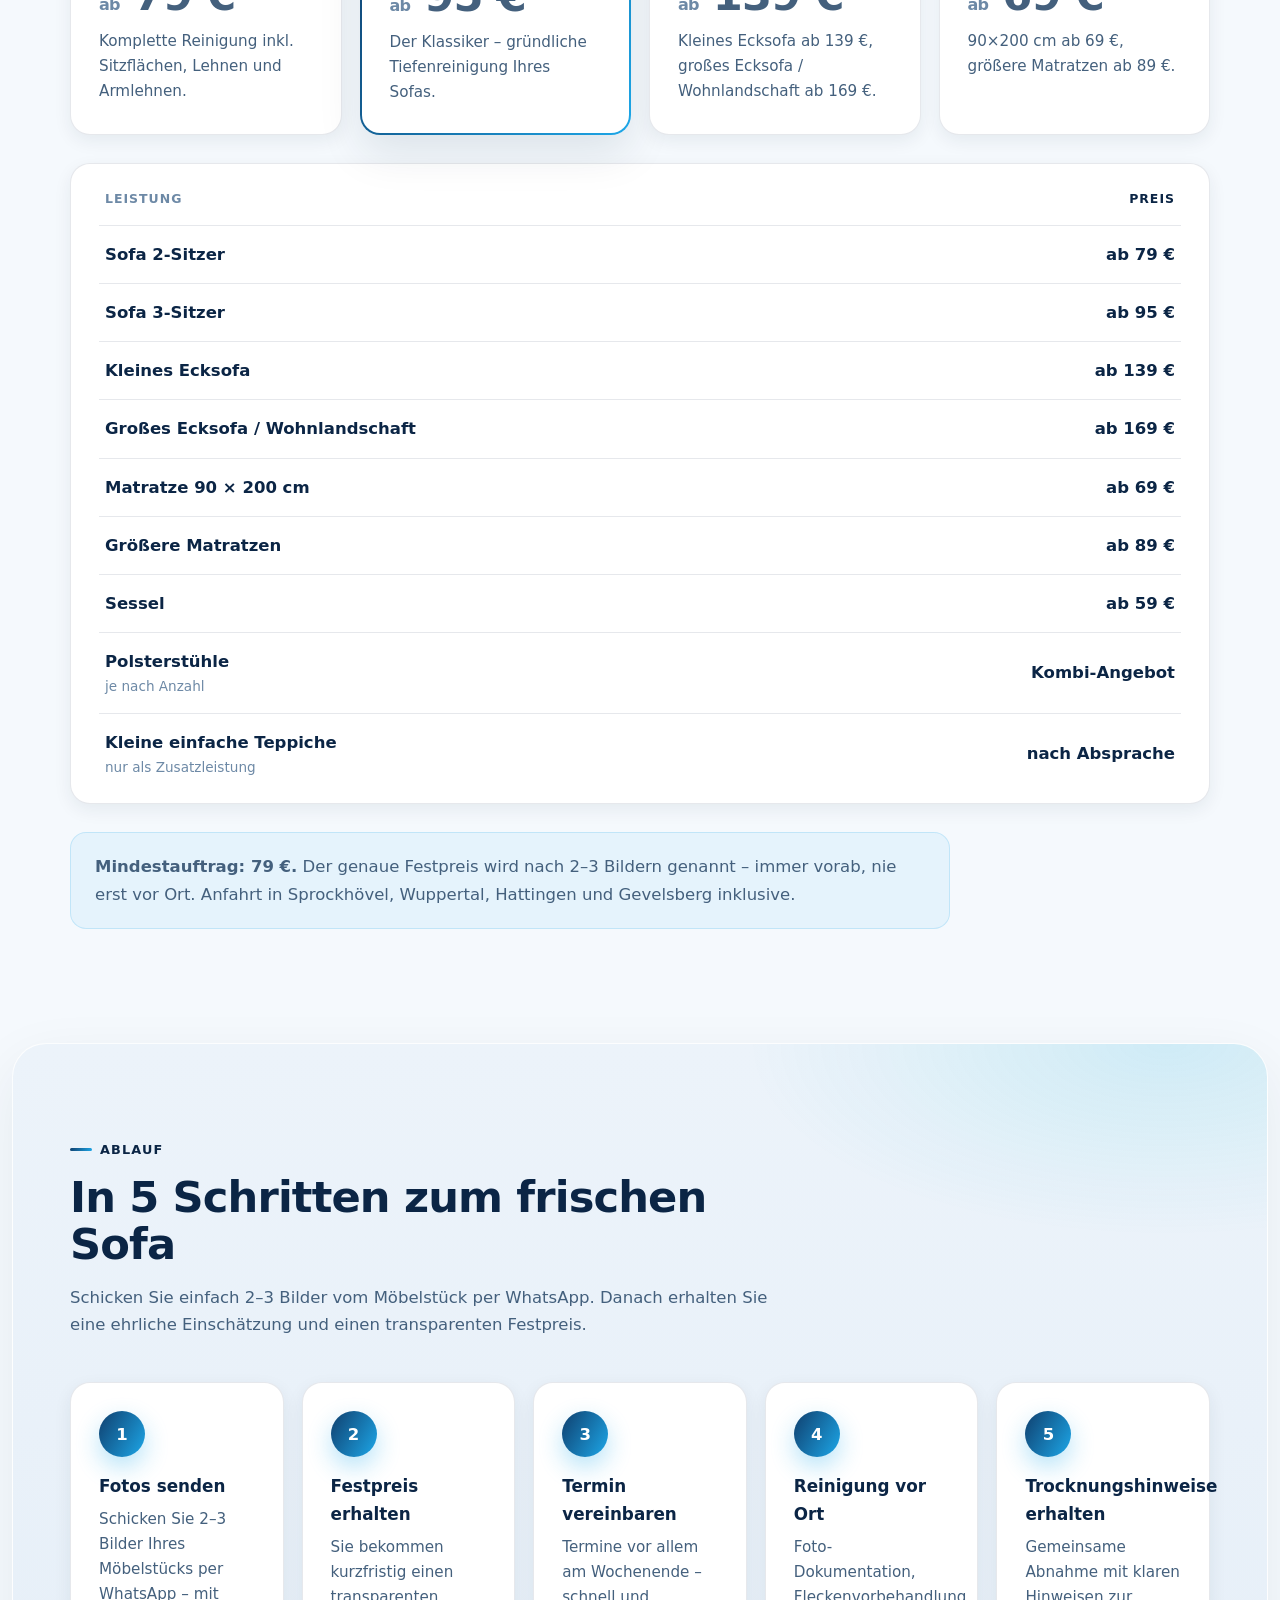
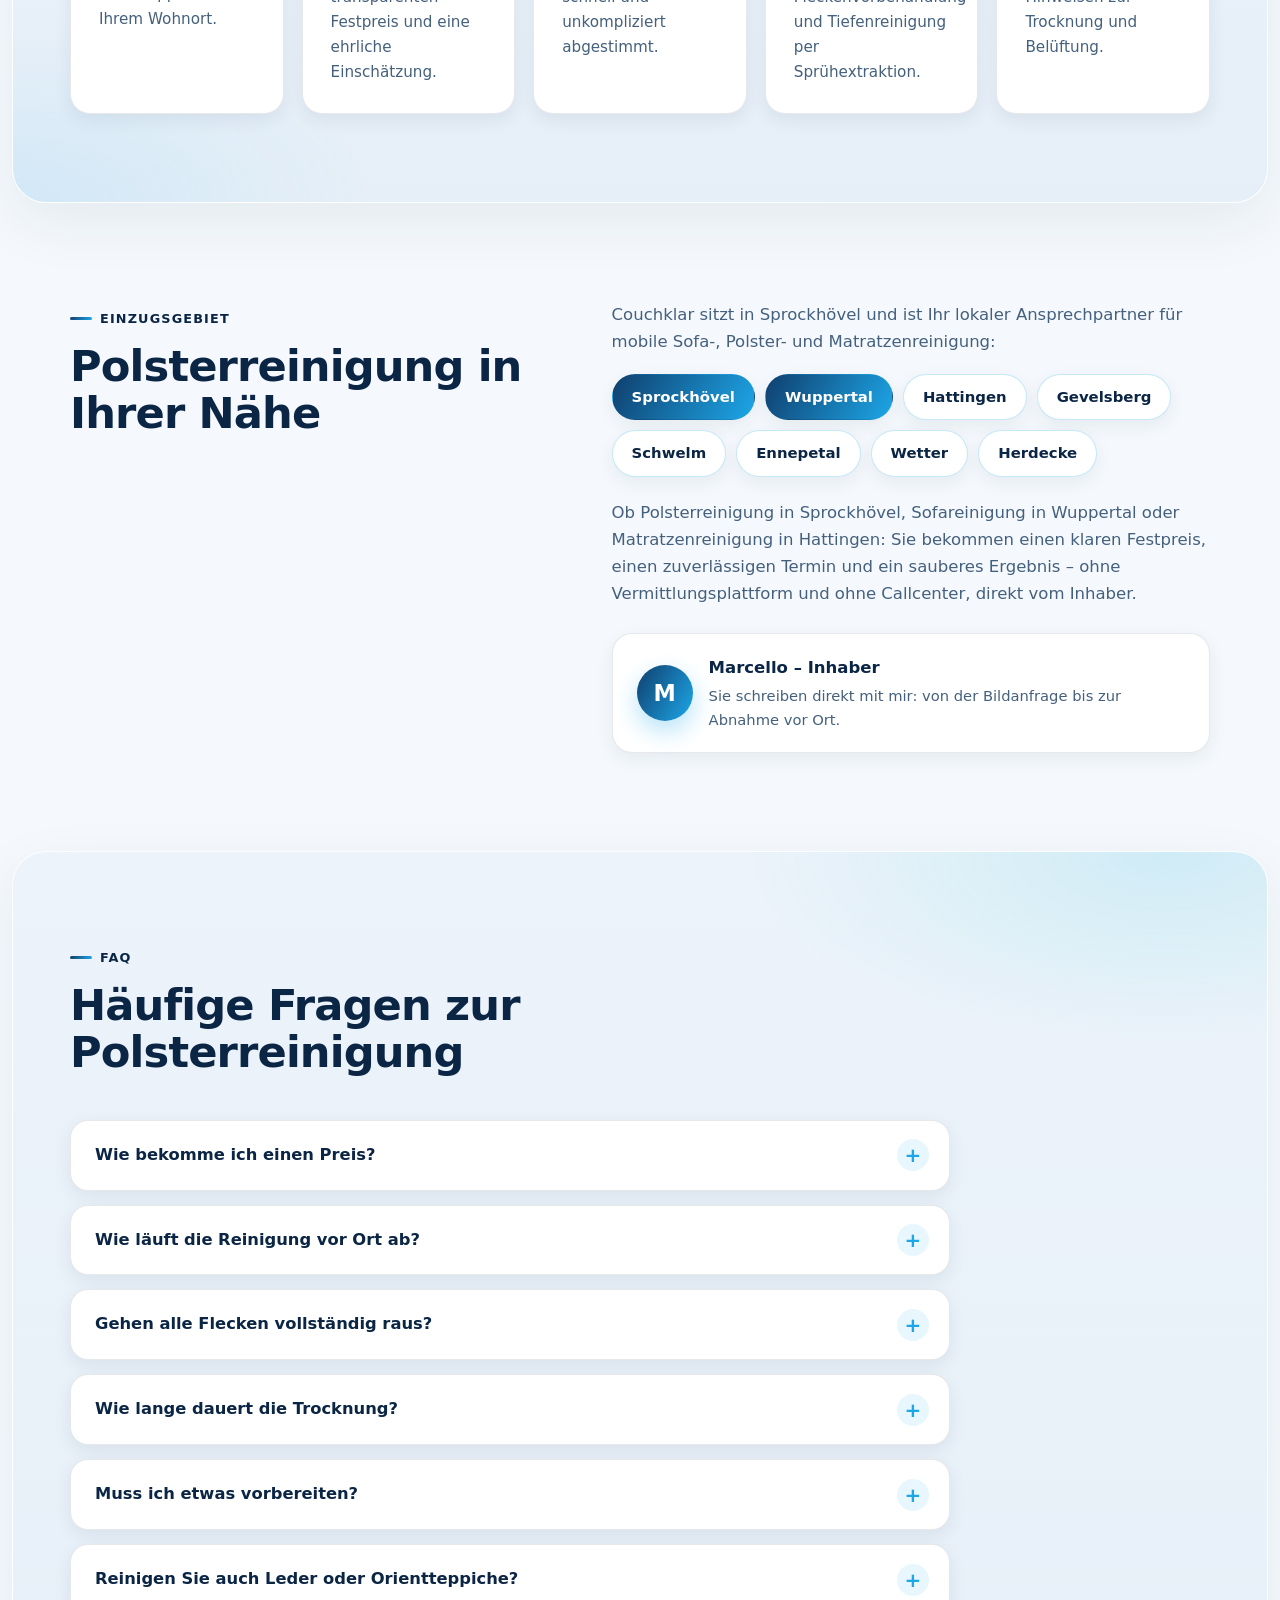
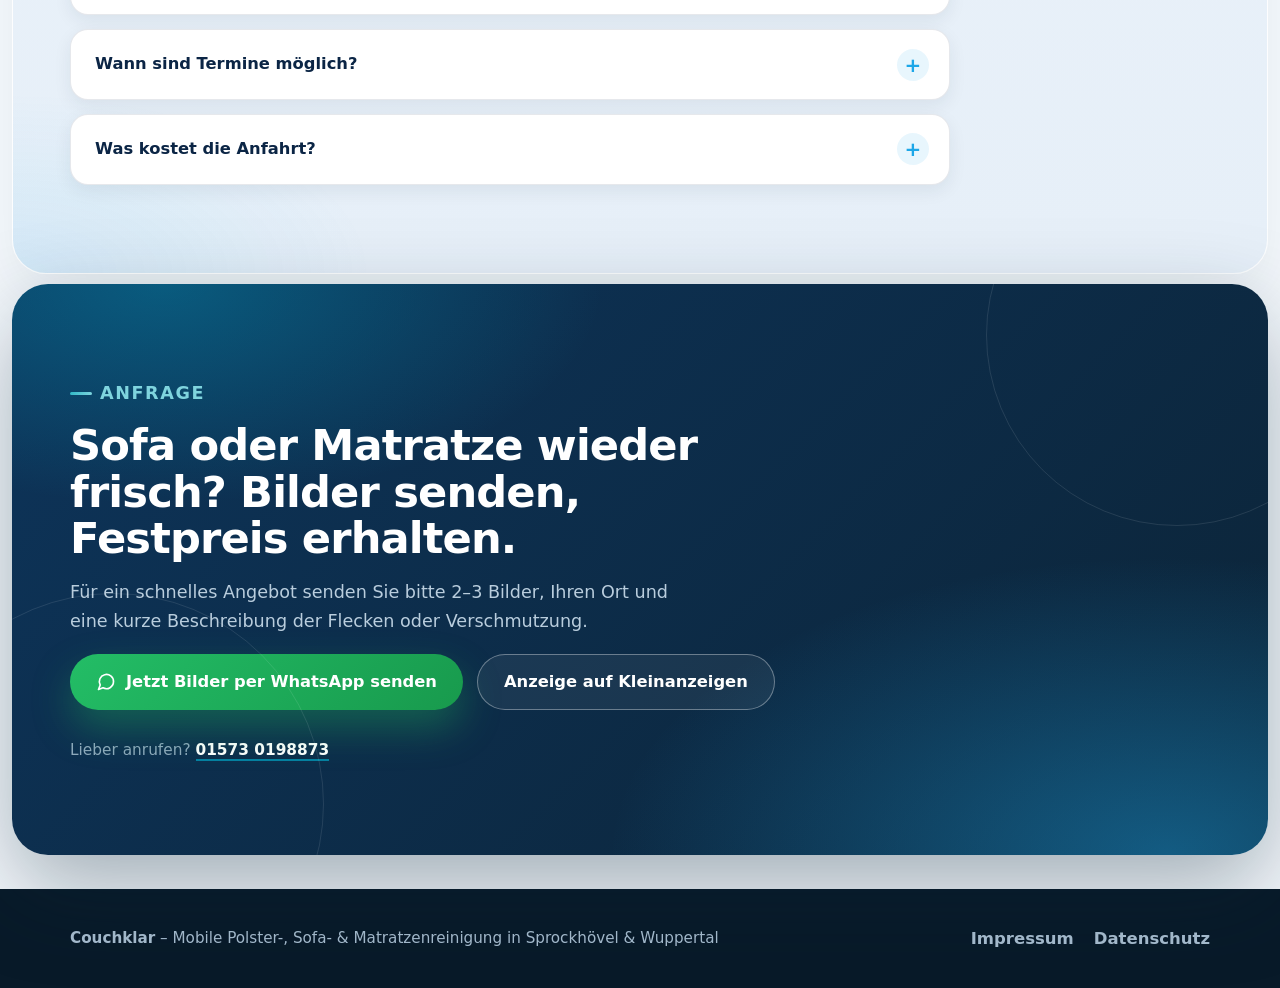
==== commit a243014c: "Add files via upload" ====
--- a/index.html
+++ b/index.html
@@ -3,14 +3,18 @@
   <head>
     <meta charset="utf-8">
     <meta name="viewport" content="width=device-width, initial-scale=1">
-    <title>Polsterreinigung Sprockhövel & Wuppertal | Sofa, Ecksofa & Matratze vor Ort</title>
-    <meta name="description" content="Mobile Polsterreinigung vor Ort in Sprockhövel, Wuppertal, Hattingen & Gevelsberg. Sofa ab 79 €, Ecksofa ab 139 €, Matratze ab 69 €. Festpreis nach Foto, professionelle Sprühextraktion, Wochenendtermine. Jetzt per WhatsApp anfragen.">
+    <title>Couchklar Polsterreinigung Wuppertal &amp; Sprockhövel | Sofa &amp; Matratze reinigen</title>
+    <meta name="description" content="Mobile Polsterreinigung vor Ort in Wuppertal, Sprockhövel und Umgebung. Sofa, Couch, Ecksofa und Matratze reinigen lassen. Faire Preise ab 79 €.">
     <meta name="robots" content="index, follow">
-    <meta name="theme-color" content="#1477c0">
-    <meta property="og:title" content="Polsterreinigung vor Ort in Sprockhövel & Wuppertal | Mulero Polsterreinigung">
-    <meta property="og:description" content="Sofa, Ecksofa & Matratze professionell vor Ort gereinigt. Festpreis nach Foto, faire Preise, Wochenendtermine. Sprockhövel, Wuppertal, Hattingen, Gevelsberg.">
+    <meta name="theme-color" content="#0B2545">
+    <link rel="canonical" href="https://mulero-polsterreinigung.vercel.app/">
+    <meta property="og:title" content="Couchklar Polsterreinigung Wuppertal & Sprockhövel | Sofa & Matratze reinigen">
+    <meta property="og:description" content="Mobile Polsterreinigung vor Ort in Wuppertal, Sprockhövel und Umgebung. Sofa, Couch, Ecksofa und Matratze reinigen lassen. Faire Preise ab 79 €.">
     <meta property="og:type" content="website">
     <meta property="og:locale" content="de_DE">
+    <meta property="og:url" content="https://mulero-polsterreinigung.vercel.app/">
+    <meta property="og:image" content="https://mulero-polsterreinigung.vercel.app/assets/couchklar-logo.jpg">
+    <link rel="icon" type="image/svg+xml" href="assets/favicon.svg">
     <link rel="preload" as="font" href="assets/fonts/sora-latin.woff2" type="font/woff2" crossorigin>
     <link rel="preload" as="font" href="assets/fonts/manrope-latin.woff2" type="font/woff2" crossorigin>
     <link rel="stylesheet" href="styles.css">
@@ -22,9 +26,10 @@
           {
             "@type": "LocalBusiness",
             "@id": "#business",
-            "name": "Mulero Polsterreinigung",
-            "description": "Mobile Polster-, Sofa- und Matratzenreinigung vor Ort beim Kunden in Sprockhövel, Wuppertal, Hattingen, Gevelsberg und Umgebung. Professionelle Sprühextraktion, Festpreis nach Foto.",
-            "url": "./",
+            "name": "Couchklar – Mobile Polsterreinigung",
+            "description": "Mobile Polster-, Sofa- und Matratzenreinigung vor Ort beim Kunden in Wuppertal, Sprockhövel, Hattingen, Gevelsberg und Umgebung. Professionelle Sprühextraktion, Festpreis nach Bildern.",
+            "url": "https://mulero-polsterreinigung.vercel.app/",
+            "image": "https://mulero-polsterreinigung.vercel.app/assets/couchklar-logo.jpg",
             "telephone": "+4915730198873",
             "email": "marcello199715@gmail.com",
             "sameAs": [
@@ -46,7 +51,7 @@
               "Schwelm",
               "Ennepetal",
               "Wetter (Ruhr)",
-              "Witten"
+              "Herdecke"
             ],
             "priceRange": "69 € - 169 €",
             "openingHours": "Sa,So 09:00-18:00"
@@ -54,7 +59,7 @@
           {
             "@type": "Service",
             "@id": "#service",
-            "serviceType": "Mobile Polsterreinigung - Sofa, Ecksofa, Matratze, Sessel, Teppich",
+            "serviceType": "Mobile Polsterreinigung - Sofa, Couch, Ecksofa, Wohnlandschaft, Matratze, Sessel, Polsterstühle",
             "provider": {
               "@id": "#business"
             },
@@ -63,7 +68,10 @@
               "Wuppertal",
               "Hattingen",
               "Gevelsberg",
-              "Schwelm"
+              "Schwelm",
+              "Ennepetal",
+              "Wetter (Ruhr)",
+              "Herdecke"
             ],
             "offers": [
               {
@@ -80,13 +88,13 @@
               },
               {
                 "@type": "Offer",
-                "name": "Ecksofa klein Reinigung",
+                "name": "Kleines Ecksofa Reinigung",
                 "price": "139.00",
                 "priceCurrency": "EUR"
               },
               {
                 "@type": "Offer",
-                "name": "Ecksofa groß / Wohnlandschaft Reinigung",
+                "name": "Großes Ecksofa / Wohnlandschaft Reinigung",
                 "price": "169.00",
                 "priceCurrency": "EUR"
               },
@@ -98,8 +106,14 @@
               },
               {
                 "@type": "Offer",
-                "name": "Matratze 140-180x200 Reinigung",
+                "name": "Größere Matratzen Reinigung",
                 "price": "89.00",
+                "priceCurrency": "EUR"
+              },
+              {
+                "@type": "Offer",
+                "name": "Sesselreinigung",
+                "price": "59.00",
                 "priceCurrency": "EUR"
               }
             ]
@@ -113,7 +127,7 @@
                 "name": "Wie bekomme ich einen Preis für meine Polsterreinigung?",
                 "acceptedAnswer": {
                   "@type": "Answer",
-                  "text": "Senden Sie einfach 1–3 Fotos Ihres Möbelstücks per WhatsApp zusammen mit Ihrem Wohnort. Sie erhalten kurzfristig einen verbindlichen Festpreis und einen Terminvorschlag."
+                  "text": "Senden Sie einfach 2–3 Bilder Ihres Möbelstücks per WhatsApp zusammen mit Ihrem Wohnort. Sie erhalten kurzfristig eine ehrliche Einschätzung und einen transparenten Festpreis."
                 }
               },
               {
@@ -129,7 +143,7 @@
                 "name": "Gehen alle Flecken vollständig raus?",
                 "acceptedAnswer": {
                   "@type": "Answer",
-                  "text": "Die Tiefenreinigung entfernt Alltagsverschmutzungen, Gerüche und viele Flecken sichtbar. Bei alten, eingebrannten oder chemischen Flecken kann eine Restspur verbleiben. Das wird vorab ehrlich anhand Ihrer Fotos eingeschätzt."
+                  "text": "Das Reinigungsergebnis hängt von Material, Alter, Zustand und Art der Verschmutzung ab. Alte oder tief eingezogene Flecken können nicht immer vollständig entfernt werden. Das wird vorab ehrlich anhand Ihrer Bilder eingeschätzt."
                 }
               },
               {
@@ -150,10 +164,10 @@
               },
               {
                 "@type": "Question",
-                "name": "Reinigen Sie auch Ledersofas oder Orientteppiche?",
+                "name": "Reinigen Sie auch Leder oder Orientteppiche?",
                 "acceptedAnswer": {
                   "@type": "Answer",
-                  "text": "Nein. Ledersofas sowie empfindliche Teppiche aus Seide, Viskose oder hochwertige Orientteppiche werden bewusst nicht angeboten, da sie eine Spezialbehandlung benötigen. Der Fokus liegt auf Stoffpolstern, Matratzen und robusten, flachen Teppichen."
+                  "text": "Nein. Es erfolgt keine Reinigung von Leder, Seide, Orientteppichen, Viskose, Hochflor, fest verlegten Teppichböden oder extremen Problemfällen ohne vorherige Einschätzung. Der Fokus liegt auf Stoffpolstern, Matratzen und kleinen, einfachen Teppichen als Zusatzleistung."
                 }
               },
               {
@@ -161,7 +175,7 @@
                 "name": "Wann sind Termine möglich?",
                 "acceptedAnswer": {
                   "@type": "Answer",
-                  "text": "Termine sind vor allem am Wochenende möglich, nach Absprache auch unter der Woche. Kurzfristige Terminvergabe nach Fotoanfrage."
+                  "text": "Termine sind vor allem am Wochenende möglich, nach Absprache auch unter der Woche. Kurzfristige Terminvergabe nach Bildanfrage."
                 }
               },
               {
@@ -187,11 +201,26 @@
 
     <header class="site-header" aria-label="Hauptnavigation">
       <nav class="nav wrap">
-        <a class="brand" href="#top" aria-label="Mulero Polsterreinigung Startseite">
-          <span class="brand-mark" aria-hidden="true">MP</span>
+        <a class="brand" href="#top" aria-label="Couchklar Startseite">
+          <span class="brand-mark" aria-hidden="true">
+            <svg viewBox="0 0 64 64" xmlns="http://www.w3.org/2000/svg" role="img" aria-label="Couchklar Logo">
+              <g fill="#0B2545">
+                <rect x="15" y="16" width="16" height="16" rx="4"/>
+                <rect x="33" y="16" width="16" height="16" rx="4"/>
+                <rect x="6" y="26" width="10" height="20" rx="5"/>
+                <rect x="48" y="26" width="10" height="20" rx="5"/>
+                <rect x="13" y="34" width="38" height="8" rx="3"/>
+                <rect x="11" y="41" width="42" height="7" rx="3"/>
+                <rect x="15" y="48" width="6" height="5" rx="1.5"/>
+                <rect x="43" y="48" width="6" height="5" rx="1.5"/>
+              </g>
+              <path fill="#1DA7E8" d="M50 2 C47.2 6.4 44.5 8.8 44.5 12 a5.5 5.5 0 0 0 11 0 C55.5 8.8 52.8 6.4 50 2 Z"/>
+              <path fill="#1DA7E8" d="M38 1 l1.7 4.6 4.6 1.7 -4.6 1.7 -1.7 4.6 -1.7 -4.6 -4.6 -1.7 4.6 -1.7 Z"/>
+            </svg>
+          </span>
           <span>
-            <strong>Mulero Polsterreinigung</strong>
-            <small>Sprockhövel · Wuppertal</small>
+            <strong>Couch<span class="accent">klar</span></strong>
+            <small>Mobile Polsterreinigung</small>
           </span>
         </a>
         <div class="nav-links" aria-label="Seitennavigation">
@@ -201,7 +230,7 @@
           <a href="#ablauf">Ablauf</a>
           <a href="#faq">FAQ</a>
         </div>
-        <a class="nav-cta" href="https://wa.me/4915730198873?text=Hallo%2C%20ich%20interessiere%20mich%20f%C3%BCr%20eine%20Polsterreinigung.%20Ich%20schicke%20Ihnen%20gern%20Fotos%20von%20meinem%20M%C3%B6belst%C3%BCck.">
+        <a class="nav-cta" href="https://wa.me/4915730198873?text=Hallo%20Couchklar%2C%20ich%20m%C3%B6chte%20gerne%20ein%20Angebot%20f%C3%BCr%20eine%20Polsterreinigung.%20Ich%20schicke%20Ihnen%20Bilder%20vom%20M%C3%B6belst%C3%BCck.">
         <svg width="18" height="18" viewBox="0 0 24 24" fill="none" stroke="currentColor" stroke-width="2" stroke-linecap="round" stroke-linejoin="round" aria-hidden="true"><path d="M21 11.5a8.5 8.5 0 0 1-12.57 7.44L3 21l2.06-5.43A8.5 8.5 0 1 1 21 11.5Z"/></svg>
         WhatsApp</a>
       </nav>
@@ -211,23 +240,20 @@
       <section class="hero" id="top" aria-labelledby="hero-title">
         <div class="hero-blob hero-blob-1" aria-hidden="true"></div>
         <div class="hero-blob hero-blob-2" aria-hidden="true"></div>
-        <div class="hero-bubbles" aria-hidden="true">
-          <span></span><span></span><span></span><span></span><span></span><span></span><span></span><span></span>
-        </div>
         <div class="wrap">
           <div class="hero-grid">
             <div class="hero-content">
               <p class="hero-chip"><span class="dot" aria-hidden="true"></span> Jetzt Termine frei – auch am Wochenende</p>
-              <h1 id="hero-title">Ihr Sofa. <span class="grad-text">Wie neu.</span><br>Direkt bei Ihnen zu Hause.</h1>
-              <p class="hero-copy">Professionelle Tiefenreinigung für Sofa, Ecksofa & Matratze per Sprühextraktion – ohne Möbeltransport, ohne versteckte Kosten. Fotos senden, Festpreis erhalten, Termin sichern.</p>
+              <h1 id="hero-title">Ihr Sofa. <span class="grad-text">Wieder frisch.</span><br>Direkt bei Ihnen zu Hause.</h1>
+              <p class="hero-copy">Mobile Polsterreinigung für Sofa, Couch, Ecksofa und Matratze im Raum Wuppertal, Sprockhövel und Umgebung – ohne Möbeltransport, mit transparenter Preiseinschätzung per Foto.</p>
               <div class="hero-actions" aria-label="Kontakt">
-                <a class="button button-primary" href="https://wa.me/4915730198873?text=Hallo%2C%20ich%20interessiere%20mich%20f%C3%BCr%20eine%20Polsterreinigung.%20Ich%20schicke%20Ihnen%20gern%20Fotos%20von%20meinem%20M%C3%B6belst%C3%BCck.">
+                <a class="button button-primary" href="https://wa.me/4915730198873?text=Hallo%20Couchklar%2C%20ich%20m%C3%B6chte%20gerne%20ein%20Angebot%20f%C3%BCr%20eine%20Polsterreinigung.%20Ich%20schicke%20Ihnen%20Bilder%20vom%20M%C3%B6belst%C3%BCck.">
                   <svg width="20" height="20" viewBox="0 0 24 24" fill="none" stroke="currentColor" stroke-width="2" stroke-linecap="round" stroke-linejoin="round" aria-hidden="true"><path d="M21 11.5a8.5 8.5 0 0 1-12.57 7.44L3 21l2.06-5.43A8.5 8.5 0 1 1 21 11.5Z"/></svg>
                   Jetzt per WhatsApp anfragen</a>
                 <a class="button button-ghost" href="#preise">Preise ansehen</a>
               </div>
               <ul class="hero-trust" aria-label="Vorteile">
-                <li><svg width="18" height="18" viewBox="0 0 24 24" fill="none" stroke="currentColor" stroke-width="2.5" stroke-linecap="round" stroke-linejoin="round" aria-hidden="true"><path d="M20 6 9 17l-5-5"/></svg> Festpreis nach Foto</li>
+                <li><svg width="18" height="18" viewBox="0 0 24 24" fill="none" stroke="currentColor" stroke-width="2.5" stroke-linecap="round" stroke-linejoin="round" aria-hidden="true"><path d="M20 6 9 17l-5-5"/></svg> Festpreis nach Bildern</li>
                 <li><svg width="18" height="18" viewBox="0 0 24 24" fill="none" stroke="currentColor" stroke-width="2.5" stroke-linecap="round" stroke-linejoin="round" aria-hidden="true"><path d="M20 6 9 17l-5-5"/></svg> Anfahrt inklusive</li>
                 <li><svg width="18" height="18" viewBox="0 0 24 24" fill="none" stroke="currentColor" stroke-width="2.5" stroke-linecap="round" stroke-linejoin="round" aria-hidden="true"><path d="M20 6 9 17l-5-5"/></svg> Direkt vom Inhaber</li>
               </ul>
@@ -246,16 +272,16 @@
                       <stop offset="1" stop-color="#e6cfae"/>
                     </linearGradient>
                     <linearGradient id="sofa" x1="0" y1="0" x2="0" y2="1">
-                      <stop offset="0" stop-color="#7db3dd"/>
-                      <stop offset="1" stop-color="#5f9bc9"/>
+                      <stop offset="0" stop-color="#28527f"/>
+                      <stop offset="1" stop-color="#0f3057"/>
                     </linearGradient>
                     <linearGradient id="cushion" x1="0" y1="0" x2="0" y2="1">
-                      <stop offset="0" stop-color="#c9e0f2"/>
-                      <stop offset="1" stop-color="#a9cbe8"/>
+                      <stop offset="0" stop-color="#b7d3ea"/>
+                      <stop offset="1" stop-color="#93b9dd"/>
                     </linearGradient>
                     <linearGradient id="shineG" x1="0" y1="0" x2="1" y2="0">
                       <stop offset="0" stop-color="#ffffff" stop-opacity="0"/>
-                      <stop offset="0.5" stop-color="#ffffff" stop-opacity="0.55"/>
+                      <stop offset="0.5" stop-color="#ffffff" stop-opacity="0.5"/>
                       <stop offset="1" stop-color="#ffffff" stop-opacity="0"/>
                     </linearGradient>
                     <clipPath id="sofaClip">
@@ -284,7 +310,7 @@
                   <!-- Wandbild -->
                   <g>
                     <rect x="66" y="56" width="96" height="74" rx="8" fill="#ffffff" stroke="#d6e5f1" stroke-width="3"/>
-                    <path d="M78 116 L104 84 L122 104 L136 90 L150 116 Z" fill="#a9cbe8"/>
+                    <path d="M78 116 L104 84 L122 104 L136 90 L150 116 Z" fill="#93b9dd"/>
                     <circle cx="138" cy="74" r="8" fill="#ffd98e"/>
                   </g>
 
@@ -293,22 +319,22 @@
                   <ellipse cx="310" cy="360" rx="196" ry="27" fill="none" stroke="#c4d8ea" stroke-width="3"/>
 
                   <!-- Sofa-Schatten -->
-                  <ellipse cx="300" cy="352" rx="196" ry="20" fill="#0c2437" opacity="0.12"/>
+                  <ellipse cx="300" cy="352" rx="196" ry="20" fill="#0b2545" opacity="0.14"/>
 
                   <!-- Sofa -->
                   <g>
                     <rect x="150" y="150" width="300" height="112" rx="18" fill="url(#sofa)"/>
                     <rect x="166" y="164" width="128" height="76" rx="14" fill="url(#cushion)"/>
                     <rect x="306" y="164" width="128" height="76" rx="14" fill="url(#cushion)"/>
-                    <rect x="120" y="196" width="48" height="120" rx="20" fill="#568fbd"/>
-                    <rect x="432" y="196" width="48" height="120" rx="20" fill="#568fbd"/>
-                    <rect x="160" y="238" width="138" height="46" rx="14" fill="#d7e8f6"/>
-                    <rect x="302" y="238" width="138" height="46" rx="14" fill="#d7e8f6"/>
-                    <rect x="140" y="282" width="320" height="34" rx="12" fill="#4c88b6"/>
+                    <rect x="120" y="196" width="48" height="120" rx="20" fill="#123a63"/>
+                    <rect x="432" y="196" width="48" height="120" rx="20" fill="#123a63"/>
+                    <rect x="160" y="238" width="138" height="46" rx="14" fill="#c8ddf0"/>
+                    <rect x="302" y="238" width="138" height="46" rx="14" fill="#c8ddf0"/>
+                    <rect x="140" y="282" width="320" height="34" rx="12" fill="#0f3057"/>
                     <rect x="166" y="316" width="14" height="18" rx="4" fill="#b98d5f"/>
                     <rect x="420" y="316" width="14" height="18" rx="4" fill="#b98d5f"/>
                     <!-- Kissen -->
-                    <rect x="184" y="196" width="52" height="52" rx="12" fill="#2fb8c6" transform="rotate(-8 210 222)"/>
+                    <rect x="184" y="196" width="52" height="52" rx="12" fill="#1DA7E8" transform="rotate(-8 210 222)"/>
                     <rect x="356" y="198" width="50" height="50" rx="12" fill="#ffffff" transform="rotate(7 381 223)"/>
                   </g>
 
@@ -324,12 +350,12 @@
 
                   <!-- Reinigungsgerät -->
                   <g>
-                    <path d="M540 292 C 560 240, 520 226, 490 238" fill="none" stroke="#3b6a8f" stroke-width="7" stroke-linecap="round"/>
-                    <rect x="480" y="228" width="26" height="14" rx="5" fill="#3b6a8f"/>
-                    <rect x="516" y="286" width="72" height="50" rx="13" fill="#1477c0"/>
-                    <rect x="524" y="296" width="24" height="10" rx="5" fill="#8fd0f5"/>
-                    <circle cx="532" cy="340" r="9" fill="#0e5a94"/>
-                    <circle cx="572" cy="340" r="9" fill="#0e5a94"/>
+                    <path d="M540 292 C 560 240, 520 226, 490 238" fill="none" stroke="#2c4a68" stroke-width="7" stroke-linecap="round"/>
+                    <rect x="480" y="228" width="26" height="14" rx="5" fill="#2c4a68"/>
+                    <rect x="516" y="286" width="72" height="50" rx="13" fill="#1DA7E8"/>
+                    <rect x="524" y="296" width="24" height="10" rx="5" fill="#bfe7fa"/>
+                    <circle cx="532" cy="340" r="9" fill="#0b2545"/>
+                    <circle cx="572" cy="340" r="9" fill="#0b2545"/>
                   </g>
 
                   <!-- Glanz-Sweep über das Sofa -->
@@ -342,7 +368,7 @@
                   </g>
 
                   <!-- Glanz-Sterne -->
-                  <g fill="#2fb8c6">
+                  <g fill="#1DA7E8">
                     <path d="M258 112 l3 8 8 3 -8 3 -3 8 -3 -8 -8 -3 8 -3 Z">
                       <animate attributeName="opacity" values="0.25;1;0.25" dur="2.4s" repeatCount="indefinite"/>
                     </path>
@@ -359,7 +385,7 @@
                   <span class="fc-icon" aria-hidden="true">
                     <svg width="20" height="20" viewBox="0 0 24 24" fill="none" stroke="currentColor" stroke-width="2" stroke-linecap="round" stroke-linejoin="round"><path d="M14.5 4h-5L7 7H4a2 2 0 0 0-2 2v9a2 2 0 0 0 2 2h16a2 2 0 0 0 2-2V9a2 2 0 0 0-2-2h-3l-2.5-3z"/><circle cx="12" cy="13" r="3"/></svg>
                   </span>
-                  <span><strong>Festpreis</strong><small>nach Fotoanfrage</small></span>
+                  <span><strong>Festpreis</strong><small>nach 2–3 Bildern</small></span>
                 </div>
                 <div class="float-card fc-fresh">
                   <span class="fc-icon" aria-hidden="true">
@@ -375,21 +401,21 @@
             <div class="trustbar-inner">
               <div class="trust-item">
                 <span class="t-icon" aria-hidden="true">
-                  <svg width="24" height="24" viewBox="0 0 24 24" fill="none" stroke="currentColor" stroke-width="2" stroke-linecap="round" stroke-linejoin="round"><path d="M20 10c0 6-8 12-8 12s-8-6-8-12a8 8 0 0 1 16 0Z"/><circle cx="12" cy="10" r="3"/></svg>
+                  <svg width="24" height="24" viewBox="0 0 24 24" fill="none" stroke="currentColor" stroke-width="2" stroke-linecap="round" stroke-linejoin="round"><path d="M14.5 4h-5L7 7H4a2 2 0 0 0-2 2v9a2 2 0 0 0 2 2h16a2 2 0 0 0 2-2V9a2 2 0 0 0-2-2h-3l-2.5-3z"/><circle cx="12" cy="13" r="3"/></svg>
                 </span>
-                <span><strong>100 % vor Ort</strong><small>kein Möbeltransport nötig</small></span>
+                <span><strong>Transparenter Festpreis</strong><small>nach 2–3 Bildern per WhatsApp</small></span>
               </div>
               <div class="trust-item">
                 <span class="t-icon" aria-hidden="true">
-                  <svg width="24" height="24" viewBox="0 0 24 24" fill="none" stroke="currentColor" stroke-width="2" stroke-linecap="round" stroke-linejoin="round"><path d="M14.5 4h-5L7 7H4a2 2 0 0 0-2 2v9a2 2 0 0 0 2 2h16a2 2 0 0 0 2-2V9a2 2 0 0 0-2-2h-3l-2.5-3z"/><circle cx="12" cy="13" r="3"/></svg>
+                  <svg width="24" height="24" viewBox="0 0 24 24" fill="none" stroke="currentColor" stroke-width="2" stroke-linecap="round" stroke-linejoin="round"><path d="M20 10c0 6-8 12-8 12s-8-6-8-12a8 8 0 0 1 16 0Z"/><circle cx="12" cy="10" r="3"/></svg>
                 </span>
-                <span><strong>Festpreis nach Foto</strong><small>keine Überraschungen</small></span>
+                <span><strong>Bei Ihnen zu Hause</strong><small>Reinigung direkt vor Ort</small></span>
               </div>
               <div class="trust-item">
                 <span class="t-icon" aria-hidden="true">
-                  <svg width="24" height="24" viewBox="0 0 24 24" fill="none" stroke="currentColor" stroke-width="2" stroke-linecap="round" stroke-linejoin="round"><path d="M12 22a7 7 0 0 0 7-7c0-2-1-3.9-3-5.5s-3.5-4-4-6.5c-.5 2.5-2 4.9-4 6.5C6 11.1 5 13 5 15a7 7 0 0 0 7 7Z"/></svg>
+                  <svg width="24" height="24" viewBox="0 0 24 24" fill="none" stroke="currentColor" stroke-width="2" stroke-linecap="round" stroke-linejoin="round"><path d="M20 9V6a2 2 0 0 0-2-2H6a2 2 0 0 0-2 2v3"/><path d="M2 16a2 2 0 0 0 2 2h16a2 2 0 0 0 2-2v-5a2 2 0 0 0-4 0v2H6v-2a2 2 0 0 0-4 0Z"/><path d="M4 18v2M20 18v2"/></svg>
                 </span>
-                <span><strong>Profi-Sprühextraktion</strong><small>Tiefenreinigung der Faser</small></span>
+                <span><strong>Keine Abholung nötig</strong><small>kein Möbeltransport</small></span>
               </div>
               <div class="trust-item">
                 <span class="t-icon" aria-hidden="true">
@@ -397,17 +423,22 @@
                 </span>
                 <span><strong>Wochenendtermine</strong><small>schnell &amp; flexibel</small></span>
               </div>
+              <div class="trust-item">
+                <span class="t-icon" aria-hidden="true">
+                  <svg width="24" height="24" viewBox="0 0 24 24" fill="none" stroke="currentColor" stroke-width="2" stroke-linecap="round" stroke-linejoin="round"><path d="M22 11.08V12a10 10 0 1 1-5.93-9.14"/><path d="M22 4 12 14.01l-3-3"/></svg>
+                </span>
+                <span><strong>Ehrliche Einschätzung</strong><small>vor Beginn der Arbeit</small></span>
+              </div>
+              <div class="trust-item">
+                <span class="t-icon" aria-hidden="true">
+                  <svg width="24" height="24" viewBox="0 0 24 24" fill="none" stroke="currentColor" stroke-width="2" stroke-linecap="round" stroke-linejoin="round"><path d="M12 22a7 7 0 0 0 7-7c0-2-1-3.9-3-5.5s-3.5-4-4-6.5c-.5 2.5-2 4.9-4 6.5C6 11.1 5 13 5 15a7 7 0 0 0 7 7Z"/></svg>
+                </span>
+                <span><strong>Materialtest</strong><small>bei empfindlichen Stoffen</small></span>
+              </div>
             </div>
           </div>
         </div>
       </section>
-
-      <div class="marquee" aria-hidden="true">
-        <div class="marquee-track">
-          <span>Sofa <em class="star">✦</em> Ecksofa <em class="star">✦</em> Matratze <em class="star">✦</em> Sessel <em class="star">✦</em> Teppich <em class="star">✦</em> Festpreis nach Foto <em class="star">✦</em> Anfahrt inklusive <em class="star">✦</em> Wochenendtermine <em class="star">✦</em></span>
-          <span>Sofa <em class="star">✦</em> Ecksofa <em class="star">✦</em> Matratze <em class="star">✦</em> Sessel <em class="star">✦</em> Teppich <em class="star">✦</em> Festpreis nach Foto <em class="star">✦</em> Anfahrt inklusive <em class="star">✦</em> Wochenendtermine <em class="star">✦</em></span>
-        </div>
-      </div>
 
       <section class="section intro" aria-labelledby="intro-title">
         <div class="wrap two-column">
@@ -416,7 +447,7 @@
             <h2 id="intro-title">Tiefenreinigung für Polstermöbel – direkt bei Ihnen zu Hause</h2>
           </div>
           <div class="intro-copy reveal" data-delay="1">
-            <p>Mulero Polsterreinigung reinigt Sofas, Ecksofas, Sessel, Matratzen und kleine Teppiche mit professioneller Sprühextraktionstechnik – der gleichen Methode, die auch Gebäudereiniger einsetzen. Dabei wird Reinigungslösung tief in die Faser eingesprüht und zusammen mit dem gelösten Schmutz sofort wieder abgesaugt.</p>
+            <p>Couchklar reinigt Sofas, Couches, Ecksofas, Wohnlandschaften, Sessel, Polsterstühle und Matratzen mit professioneller Sprühextraktionstechnik – der gleichen Methode, die auch Gebäudereiniger einsetzen. Dabei wird Reinigungslösung tief in die Faser eingesprüht und zusammen mit dem gelösten Schmutz sofort wieder abgesaugt.</p>
             <p>Alles passiert vor Ort in Ihrer Wohnung: kein Abtransport, keine versteckten Kosten, kein Vermittler. Sie sehen das Ergebnis direkt bei der Abnahme. Vor Beginn dokumentiere ich den Zustand per Foto – transparent und fair für beide Seiten.</p>
           </div>
         </div>
@@ -434,32 +465,41 @@
               <span class="f-icon" aria-hidden="true">
                 <svg width="28" height="28" viewBox="0 0 24 24" fill="none" stroke="currentColor" stroke-width="2" stroke-linecap="round" stroke-linejoin="round"><path d="M20 9V6a2 2 0 0 0-2-2H6a2 2 0 0 0-2 2v3"/><path d="M2 16a2 2 0 0 0 2 2h16a2 2 0 0 0 2-2v-5a2 2 0 0 0-4 0v2H6v-2a2 2 0 0 0-4 0Z"/><path d="M4 18v2M20 18v2"/></svg>
               </span>
-              <h3>Sofa &amp; Ecksofa</h3>
-              <p>2-Sitzer, 3-Sitzer, Ecksofas und Wohnlandschaften inklusive Sitzflächen, Lehnen und Armlehnen.</p>
+              <h3>Sofa &amp; Couch</h3>
+              <p>2-Sitzer und 3-Sitzer inklusive Sitzflächen, Lehnen und Armlehnen gründlich reinigen.</p>
             </article>
             <article class="feature-card reveal" data-delay="1">
+              <span class="f-icon" aria-hidden="true">
+                <svg width="28" height="28" viewBox="0 0 24 24" fill="none" stroke="currentColor" stroke-width="2" stroke-linecap="round" stroke-linejoin="round"><path d="M20 9V6a2 2 0 0 0-2-2H8a2 2 0 0 0-2 2v3"/><path d="M2 16a2 2 0 0 0 2 2h16a2 2 0 0 0 2-2v-5a2 2 0 0 0-4 0v2H6v-2a2 2 0 0 0-4 0Z"/><path d="M4 18v2M20 18v2M18 11V9a2 2 0 0 1 2-2"/></svg>
+              </span>
+              <h3>Ecksofa &amp; Wohnlandschaft</h3>
+              <p>Ecksofas und große Wohnlandschaften reinigen – Fläche für Fläche, komplett vor Ort.</p>
+            </article>
+            <article class="feature-card reveal" data-delay="2">
               <span class="f-icon" aria-hidden="true">
                 <svg width="28" height="28" viewBox="0 0 24 24" fill="none" stroke="currentColor" stroke-width="2" stroke-linecap="round" stroke-linejoin="round"><path d="M2 20v-8a2 2 0 0 1 2-2h16a2 2 0 0 1 2 2v8"/><path d="M4 10V6a2 2 0 0 1 2-2h12a2 2 0 0 1 2 2v4"/><path d="M2 17h20"/></svg>
               </span>
               <h3>Matratzen</h3>
-              <p>Tiefenreinigung gegen Schweiß, Flecken und Gerüche – für hygienischen, frischen Schlaf.</p>
+              <p>Matratzenreinigung gegen Schweiß, Flecken und Gerüche – für hygienischen, frischen Schlaf.</p>
             </article>
-            <article class="feature-card reveal" data-delay="2">
+            <article class="feature-card reveal" data-delay="3">
               <span class="f-icon" aria-hidden="true">
                 <svg width="28" height="28" viewBox="0 0 24 24" fill="none" stroke="currentColor" stroke-width="2" stroke-linecap="round" stroke-linejoin="round"><path d="M19 9V6a2 2 0 0 0-2-2H7a2 2 0 0 0-2 2v3"/><path d="M4 16a2 2 0 0 0 2 2h12a2 2 0 0 0 2-2v-4a2 2 0 0 0-4 0v1H8v-1a2 2 0 0 0-4 0Z"/><path d="M6 18v2M18 18v2"/></svg>
               </span>
-              <h3>Sessel &amp; Stühle</h3>
-              <p>Sessel und gepolsterte Esszimmerstühle – ideal als Ergänzung zur Sofareinigung.</p>
+              <h3>Sessel &amp; Polsterstühle</h3>
+              <p>Sesselreinigung und Polsterstühle – ideal als Ergänzung oder im Kombi-Angebot.</p>
             </article>
-            <article class="feature-card reveal" data-delay="3">
-              <span class="f-tag">Add-on</span>
-              <span class="f-icon" aria-hidden="true">
-                <svg width="28" height="28" viewBox="0 0 24 24" fill="none" stroke="currentColor" stroke-width="2" stroke-linecap="round" stroke-linejoin="round"><rect x="3" y="5" width="18" height="14" rx="2"/><rect x="7" y="9" width="10" height="6" rx="1"/></svg>
-              </span>
-              <h3>Kleine Teppiche</h3>
-              <p>Flache, robuste Teppiche als Zusatzleistung direkt vor Ort – ab 8 €/m².</p>
-            </article>
-          </div>
+          </div>
+          <ul class="area-chips reveal" aria-label="Alle Leistungen" style="margin-top:26px">
+            <li>Sofareinigung</li>
+            <li>Couch reinigen</li>
+            <li>Ecksofa reinigen</li>
+            <li>Wohnlandschaft reinigen</li>
+            <li>Matratzenreinigung</li>
+            <li>Sesselreinigung</li>
+            <li>Polsterstühle reinigen</li>
+            <li>Kleine Teppiche (Zusatzleistung)</li>
+          </ul>
         </div>
       </section>
 
@@ -476,7 +516,7 @@
                 <svg viewBox="0 0 640 320" xmlns="http://www.w3.org/2000/svg" role="img" aria-label="Sofa vor der Reinigung mit Flecken">
                   <rect width="640" height="320" fill="#e7e4dc"/>
                   <rect y="252" width="640" height="68" fill="#d9cdb6"/>
-                  <ellipse cx="320" cy="268" rx="270" ry="22" fill="#0c2437" opacity="0.1"/>
+                  <ellipse cx="320" cy="268" rx="270" ry="22" fill="#0b2545" opacity="0.1"/>
                   <g>
                     <rect x="90" y="58" width="460" height="132" rx="20" fill="#a39c8b"/>
                     <rect x="108" y="74" width="208" height="94" rx="15" fill="#beb7a4"/>
@@ -509,16 +549,16 @@
                 <svg viewBox="0 0 640 320" xmlns="http://www.w3.org/2000/svg" role="img" aria-label="Sofa nach der Reinigung, frisch und sauber">
                   <rect width="640" height="320" fill="#e9f3fb"/>
                   <rect y="252" width="640" height="68" fill="#f0e0c6"/>
-                  <ellipse cx="320" cy="268" rx="270" ry="22" fill="#0c2437" opacity="0.1"/>
+                  <ellipse cx="320" cy="268" rx="270" ry="22" fill="#0b2545" opacity="0.1"/>
                   <g>
-                    <rect x="90" y="58" width="460" height="132" rx="20" fill="#6da7d4"/>
-                    <rect x="108" y="74" width="208" height="94" rx="15" fill="#b7d6ed"/>
-                    <rect x="324" y="74" width="208" height="94" rx="15" fill="#b7d6ed"/>
-                    <rect x="48" y="110" width="62" height="150" rx="24" fill="#5b98c7"/>
-                    <rect x="530" y="110" width="62" height="150" rx="24" fill="#5b98c7"/>
-                    <rect x="104" y="166" width="212" height="56" rx="15" fill="#d9eaf7"/>
-                    <rect x="324" y="166" width="212" height="56" rx="15" fill="#d9eaf7"/>
-                    <rect x="94" y="220" width="452" height="40" rx="13" fill="#4c88b6"/>
+                    <rect x="90" y="58" width="460" height="132" rx="20" fill="#2a5583"/>
+                    <rect x="108" y="74" width="208" height="94" rx="15" fill="#a9cbe8"/>
+                    <rect x="324" y="74" width="208" height="94" rx="15" fill="#a9cbe8"/>
+                    <rect x="48" y="110" width="62" height="150" rx="24" fill="#1c4a78"/>
+                    <rect x="530" y="110" width="62" height="150" rx="24" fill="#1c4a78"/>
+                    <rect x="104" y="166" width="212" height="56" rx="15" fill="#cfe3f4"/>
+                    <rect x="324" y="166" width="212" height="56" rx="15" fill="#cfe3f4"/>
+                    <rect x="94" y="220" width="452" height="40" rx="13" fill="#123a63"/>
                     <rect x="128" y="260" width="16" height="20" rx="4" fill="#b98d5f"/>
                     <rect x="496" y="260" width="16" height="20" rx="4" fill="#b98d5f"/>
                   </g>
@@ -526,7 +566,7 @@
                     <path d="M130 90 Q 180 78 230 90 L 226 100 Q 180 90 134 100 Z"/>
                     <path d="M348 90 Q 398 78 448 90 L 444 100 Q 398 90 352 100 Z"/>
                   </g>
-                  <g fill="#2fb8c6">
+                  <g fill="#1DA7E8">
                     <path d="M180 120 l3 8 8 3 -8 3 -3 8 -3 -8 -8 -3 8 -3 Z">
                       <animate attributeName="opacity" values="0.3;1;0.3" dur="2.2s" repeatCount="indefinite"/>
                     </path>
@@ -567,13 +607,16 @@
             <p class="section-kicker">Ehrlichkeit statt Verkaufsversprechen</p>
             <h2>Was ich bewusst nicht anbiete</h2>
             <ul class="plain-list">
-              <li>Ledersofas und Kunstledermöbel</li>
-              <li>Orient-, Seiden- und Viskoseteppiche</li>
-              <li>komplette Teppichböden in Wohnungen</li>
+              <li>Leder und Kunstleder</li>
+              <li>Seide, Viskose und Orientteppiche</li>
+              <li>Hochflor und fest verlegte Teppichböden</li>
               <li>Abholung und Transport von Möbeln</li>
             </ul>
-            <p>Diese Materialien brauchen Spezialverfahren. Ich konzentriere mich auf das, was ich zuverlässig und in hoher Qualität leisten kann. Bei alten oder tief eingelagerten Flecken sage ich Ihnen vorab ehrlich, was realistisch machbar ist.</p>
-          </div>
+            <p>Keine Reinigung von Leder, Seide, Orientteppichen, Viskose, Hochflor, fest verlegten Teppichböden oder extremen Problemfällen ohne vorherige Einschätzung. Ich konzentriere mich auf das, was ich zuverlässig und in hoher Qualität leisten kann.</p>
+          </div>
+        </div>
+        <div class="wrap">
+          <p class="price-note reveal" style="margin-top:28px">Das Reinigungsergebnis hängt von Material, Alter, Zustand und Art der Verschmutzung ab. Alte oder tief eingezogene Flecken können nicht immer vollständig entfernt werden. Bei empfindlichen oder unbekannten Stoffen wird vorher an unauffälliger Stelle getestet.</p>
         </div>
       </section>
 
@@ -582,29 +625,29 @@
           <div class="section-head reveal">
             <p class="section-kicker">Preise</p>
             <h2 id="price-title">Faire Festpreise – transparent und ohne Anfahrtskosten</h2>
-            <p>Sie erhalten nach Ihrer Fotoanfrage einen verbindlichen Festpreis. Keine versteckten Kosten, keine Überraschungen vor Ort.</p>
+            <p><strong>Der genaue Festpreis wird nach 2–3 Bildern genannt.</strong> Keine versteckten Kosten, keine Überraschungen vor Ort.</p>
           </div>
           <div class="price-grid">
             <article class="price-card reveal">
               <p class="price-label">Sofa 2-Sitzer</p>
-              <p class="price">79 €</p>
+              <p class="price"><small>ab</small> 79 €</p>
               <p>Komplette Reinigung inkl. Sitzflächen, Lehnen und Armlehnen.</p>
             </article>
             <article class="price-card price-card-highlight reveal" data-delay="1">
               <span class="popular-badge">Beliebt</span>
               <p class="price-label">Sofa 3-Sitzer</p>
-              <p class="price">95 €</p>
+              <p class="price"><small>ab</small> 95 €</p>
               <p>Der Klassiker – gründliche Tiefenreinigung Ihres Sofas.</p>
             </article>
             <article class="price-card reveal" data-delay="2">
               <p class="price-label">Ecksofa</p>
               <p class="price"><small>ab</small> 139 €</p>
-              <p>Kleines Ecksofa 139 €, große Wohnlandschaft 169 €.</p>
+              <p>Kleines Ecksofa ab 139 €, großes Ecksofa / Wohnlandschaft ab 169 €.</p>
             </article>
             <article class="price-card reveal" data-delay="3">
               <p class="price-label">Matratze</p>
               <p class="price"><small>ab</small> 69 €</p>
-              <p>90×200 cm für 69 €, größere Matratzen ab 89 €.</p>
+              <p>90×200 cm ab 69 €, größere Matratzen ab 89 €.</p>
             </article>
           </div>
           <div class="price-table-panel reveal">
@@ -618,44 +661,44 @@
               <tbody>
                 <tr>
                   <td>Sofa 2-Sitzer</td>
-                  <td>79 €</td>
+                  <td>ab 79 €</td>
                 </tr>
                 <tr>
                   <td>Sofa 3-Sitzer</td>
-                  <td>95 €</td>
+                  <td>ab 95 €</td>
                 </tr>
                 <tr>
-                  <td>Ecksofa klein</td>
-                  <td>139 €</td>
+                  <td>Kleines Ecksofa</td>
+                  <td>ab 139 €</td>
                 </tr>
                 <tr>
-                  <td>Ecksofa groß / Wohnlandschaft</td>
-                  <td>169 €</td>
+                  <td>Großes Ecksofa / Wohnlandschaft</td>
+                  <td>ab 169 €</td>
                 </tr>
                 <tr>
-                  <td>Sessel <span class="table-hint">als Zusatz zur Sofareinigung 39 €</span></td>
-                  <td>59 €</td>
+                  <td>Matratze 90 × 200 cm</td>
+                  <td>ab 69 €</td>
                 </tr>
                 <tr>
-                  <td>4 gepolsterte Esszimmerstühle</td>
-                  <td>ab 49 €</td>
-                </tr>
-                <tr>
-                  <td>Matratze 90×200 cm</td>
-                  <td>69 €</td>
-                </tr>
-                <tr>
-                  <td>Matratze 140–180×200 cm</td>
+                  <td>Größere Matratzen</td>
                   <td>ab 89 €</td>
                 </tr>
                 <tr>
-                  <td>Kleiner Teppich, flach &amp; robust <span class="table-hint">nur als Zusatzleistung, mind. 29 €</span></td>
-                  <td>ab 8 €/m²</td>
+                  <td>Sessel</td>
+                  <td>ab 59 €</td>
+                </tr>
+                <tr>
+                  <td>Polsterstühle <span class="table-hint">je nach Anzahl</span></td>
+                  <td>Kombi-Angebot</td>
+                </tr>
+                <tr>
+                  <td>Kleine einfache Teppiche <span class="table-hint">nur als Zusatzleistung</span></td>
+                  <td>nach Absprache</td>
                 </tr>
               </tbody>
             </table>
           </div>
-          <p class="price-note reveal"><strong>Mindestauftragswert: 79 €.</strong> Bei starken Flecken, intensiven Gerüchen (z.&nbsp;B. Tierurin, Nikotin) oder sehr großen Wohnlandschaften kann ein Aufpreis anfallen – das erfahren Sie immer vorab im Festpreis, nie erst vor Ort. Anfahrt in Sprockhövel, Wuppertal, Hattingen und Gevelsberg inklusive.</p>
+          <p class="price-note reveal"><strong>Mindestauftrag: 79 €.</strong> Der genaue Festpreis wird nach 2–3 Bildern genannt – immer vorab, nie erst vor Ort. Anfahrt in Sprockhövel, Wuppertal, Hattingen und Gevelsberg inklusive.</p>
         </div>
       </section>
 
@@ -664,17 +707,18 @@
           <div class="section-head reveal">
             <p class="section-kicker">Ablauf</p>
             <h2 id="process-title">In 5 Schritten zum frischen Sofa</h2>
+            <p>Schicken Sie einfach 2–3 Bilder vom Möbelstück per WhatsApp. Danach erhalten Sie eine ehrliche Einschätzung und einen transparenten Festpreis.</p>
           </div>
           <ol class="steps">
             <li class="reveal">
               <span class="step-num">1</span>
               <strong>Fotos senden</strong>
-              <p>Schicken Sie 1–3 Fotos Ihres Möbelstücks per WhatsApp – mit Ihrem Wohnort.</p>
+              <p>Schicken Sie 2–3 Bilder Ihres Möbelstücks per WhatsApp – mit Ihrem Wohnort.</p>
             </li>
             <li class="reveal" data-delay="1">
               <span class="step-num">2</span>
               <strong>Festpreis erhalten</strong>
-              <p>Sie bekommen kurzfristig einen verbindlichen Festpreis und eine ehrliche Einschätzung.</p>
+              <p>Sie bekommen kurzfristig einen transparenten Festpreis und eine ehrliche Einschätzung.</p>
             </li>
             <li class="reveal" data-delay="2">
               <span class="step-num">3</span>
@@ -688,8 +732,8 @@
             </li>
             <li class="reveal" data-delay="3">
               <span class="step-num">5</span>
-              <strong>Abnahme &amp; Trocknung</strong>
-              <p>Gemeinsame Abnahme mit Trocknungshinweisen. Bezahlung bequem nach der Reinigung.</p>
+              <strong>Trocknungshinweise erhalten</strong>
+              <p>Gemeinsame Abnahme mit klaren Hinweisen zur Trocknung und Belüftung.</p>
             </li>
           </ol>
         </div>
@@ -702,7 +746,7 @@
             <h2 id="area-title">Polsterreinigung in Ihrer Nähe</h2>
           </div>
           <div class="reveal" data-delay="1">
-            <p>Mulero Polsterreinigung sitzt in Sprockhövel und ist Ihr lokaler Ansprechpartner für mobile Sofa-, Polster- und Matratzenreinigung:</p>
+            <p>Couchklar sitzt in Sprockhövel und ist Ihr lokaler Ansprechpartner für mobile Sofa-, Polster- und Matratzenreinigung:</p>
             <ul class="area-chips" aria-label="Orte im Einzugsgebiet">
               <li class="chip-main">Sprockhövel</li>
               <li class="chip-main">Wuppertal</li>
@@ -710,15 +754,15 @@
               <li>Gevelsberg</li>
               <li>Schwelm</li>
               <li>Ennepetal</li>
-              <li>Wetter (Ruhr)</li>
-              <li>Witten</li>
+              <li>Wetter</li>
+              <li>Herdecke</li>
             </ul>
             <p>Ob Polsterreinigung in Sprockhövel, Sofareinigung in Wuppertal oder Matratzenreinigung in Hattingen: Sie bekommen einen klaren Festpreis, einen zuverlässigen Termin und ein sauberes Ergebnis – ohne Vermittlungsplattform und ohne Callcenter, direkt vom Inhaber.</p>
             <div class="owner-card">
               <span class="owner-avatar" aria-hidden="true">M</span>
               <span>
                 <strong>Marcello – Inhaber</strong>
-                <p>Sie schreiben direkt mit mir: von der Fotoanfrage bis zur Abnahme vor Ort.</p>
+                <p>Sie schreiben direkt mit mir: von der Bildanfrage bis zur Abnahme vor Ort.</p>
               </span>
             </div>
           </div>
@@ -734,7 +778,7 @@
           <div class="faq-list reveal" data-delay="1">
             <details>
               <summary>Wie bekomme ich einen Preis?</summary>
-              <p>Senden Sie einfach 1–3 Fotos Ihres Möbelstücks per WhatsApp zusammen mit Ihrem Wohnort. Sie erhalten kurzfristig einen verbindlichen Festpreis und einen Terminvorschlag.</p>
+              <p>Senden Sie einfach 2–3 Bilder Ihres Möbelstücks per WhatsApp zusammen mit Ihrem Wohnort. Sie erhalten kurzfristig eine ehrliche Einschätzung und einen transparenten Festpreis.</p>
             </details>
             <details>
               <summary>Wie läuft die Reinigung vor Ort ab?</summary>
@@ -742,7 +786,7 @@
             </details>
             <details>
               <summary>Gehen alle Flecken vollständig raus?</summary>
-              <p>Die Tiefenreinigung entfernt Alltagsverschmutzungen, Gerüche und viele Flecken sichtbar. Bei alten, eingebrannten oder chemischen Flecken kann eine Restspur verbleiben. Das schätze ich vorab ehrlich anhand Ihrer Fotos ein – Sie entscheiden dann, ob sich die Reinigung für Sie lohnt.</p>
+              <p>Das Reinigungsergebnis hängt von Material, Alter, Zustand und Art der Verschmutzung ab. Alte oder tief eingezogene Flecken können nicht immer vollständig entfernt werden. Das schätze ich vorab ehrlich anhand Ihrer Bilder ein – Sie entscheiden dann, ob sich die Reinigung für Sie lohnt.</p>
             </details>
             <details>
               <summary>Wie lange dauert die Trocknung?</summary>
@@ -753,16 +797,16 @@
               <p>Bitte saugen Sie das Möbelstück vor dem Termin grob ab und halten Sie den Bereich frei zugänglich. Vor Ort benötige ich nur eine Steckdose und Zugang zu Wasser.</p>
             </details>
             <details>
-              <summary>Reinigen Sie auch Ledersofas oder Orientteppiche?</summary>
-              <p>Nein. Leder sowie empfindliche Teppiche aus Seide, Viskose oder hochwertige Orientteppiche brauchen Spezialverfahren und werden bewusst nicht angeboten. Der Fokus liegt auf Stoffpolstern, Matratzen und robusten, flachen Teppichen.</p>
+              <summary>Reinigen Sie auch Leder oder Orientteppiche?</summary>
+              <p>Nein. Es erfolgt keine Reinigung von Leder, Seide, Orientteppichen, Viskose, Hochflor, fest verlegten Teppichböden oder extremen Problemfällen ohne vorherige Einschätzung. Bei empfindlichen oder unbekannten Stoffen wird vorher an unauffälliger Stelle getestet.</p>
             </details>
             <details>
               <summary>Wann sind Termine möglich?</summary>
-              <p>Termine sind vor allem am Wochenende möglich, nach Absprache auch unter der Woche. Nach Ihrer Fotoanfrage bekommen Sie schnell einen konkreten Terminvorschlag.</p>
+              <p>Termine sind vor allem am Wochenende möglich, nach Absprache auch unter der Woche. Nach Ihrer Bildanfrage bekommen Sie schnell einen konkreten Terminvorschlag.</p>
             </details>
             <details>
               <summary>Was kostet die Anfahrt?</summary>
-              <p>In Sprockhövel, Wuppertal, Hattingen und Gevelsberg ist die Anfahrt im Festpreis enthalten. Es gilt ein Mindestauftragswert von 79 €.</p>
+              <p>In Sprockhövel, Wuppertal, Hattingen und Gevelsberg ist die Anfahrt im Festpreis enthalten. Es gilt ein Mindestauftrag von 79 €.</p>
             </details>
           </div>
         </div>
@@ -770,23 +814,23 @@
 
       <section class="section final-cta" id="kontakt" aria-labelledby="contact-title">
         <div class="wrap">
-          <p class="section-kicker">Kontakt</p>
-          <h2 id="contact-title">Sofa oder Matratze wieder frisch? Fotos senden, Festpreis erhalten.</h2>
-          <p>Schicken Sie 1–3 Fotos Ihres Möbelstücks und Ihren Wohnort per WhatsApp – ich antworte schnell mit Preis und Terminvorschlag. Auch Anfragen über meine Kleinanzeigen-Anzeige sind willkommen.</p>
+          <p class="section-kicker">Anfrage</p>
+          <h2 id="contact-title">Sofa oder Matratze wieder frisch? Bilder senden, Festpreis erhalten.</h2>
+          <p>Für ein schnelles Angebot senden Sie bitte 2–3 Bilder, Ihren Ort und eine kurze Beschreibung der Flecken oder Verschmutzung.</p>
           <div class="hero-actions">
-            <a class="button button-primary" href="https://wa.me/4915730198873?text=Hallo%2C%20ich%20interessiere%20mich%20f%C3%BCr%20eine%20Polsterreinigung.%20Ich%20schicke%20Ihnen%20gern%20Fotos%20von%20meinem%20M%C3%B6belst%C3%BCck.">
+            <a class="button button-primary" href="https://wa.me/4915730198873?text=Hallo%20Couchklar%2C%20ich%20m%C3%B6chte%20gerne%20ein%20Angebot%20f%C3%BCr%20eine%20Polsterreinigung.%20Ich%20schicke%20Ihnen%20Bilder%20vom%20M%C3%B6belst%C3%BCck.">
               <svg width="20" height="20" viewBox="0 0 24 24" fill="none" stroke="currentColor" stroke-width="2" stroke-linecap="round" stroke-linejoin="round" aria-hidden="true"><path d="M21 11.5a8.5 8.5 0 0 1-12.57 7.44L3 21l2.06-5.43A8.5 8.5 0 1 1 21 11.5Z"/></svg>
-              Jetzt per WhatsApp anfragen</a>
+              Jetzt Bilder per WhatsApp senden</a>
             <a class="button button-ghost" href="https://www.kleinanzeigen.de/s-anzeige/polsterreinigung-sofa-matratze-teppich-sprockhoevel-wuppertal/3452141105-239-1556">Anzeige auf Kleinanzeigen</a>
           </div>
-          <p class="cta-phone">Lieber anrufen? <a href="tel:+4915730198873">0157 30198873</a></p>
+          <p class="cta-phone">Lieber anrufen? <a href="tel:+4915730198873">01573 0198873</a></p>
         </div>
       </section>
     </main>
 
     <footer class="site-footer">
       <div class="wrap footer-inner">
-        <p><strong>Mulero Polsterreinigung</strong> – Mobile Polster-, Sofa- &amp; Matratzenreinigung in Sprockhövel &amp; Wuppertal</p>
+        <p><strong>Couchklar</strong> – Mobile Polster-, Sofa- &amp; Matratzenreinigung in Sprockhövel &amp; Wuppertal</p>
         <nav aria-label="Rechtliche Links">
           <a href="impressum.html">Impressum</a>
           <a href="datenschutz.html">Datenschutz</a>
@@ -794,7 +838,7 @@
       </div>
     </footer>
 
-    <a class="wa-float" href="https://wa.me/4915730198873?text=Hallo%2C%20ich%20interessiere%20mich%20f%C3%BCr%20eine%20Polsterreinigung.%20Ich%20schicke%20Ihnen%20gern%20Fotos%20von%20meinem%20M%C3%B6belst%C3%BCck." aria-label="Per WhatsApp anfragen">
+    <a class="wa-float" href="https://wa.me/4915730198873?text=Hallo%20Couchklar%2C%20ich%20m%C3%B6chte%20gerne%20ein%20Angebot%20f%C3%BCr%20eine%20Polsterreinigung.%20Ich%20schicke%20Ihnen%20Bilder%20vom%20M%C3%B6belst%C3%BCck." aria-label="Per WhatsApp anfragen">
       <svg width="28" height="28" viewBox="0 0 24 24" fill="none" stroke="currentColor" stroke-width="2" stroke-linecap="round" stroke-linejoin="round" aria-hidden="true"><path d="M21 11.5a8.5 8.5 0 0 1-12.57 7.44L3 21l2.06-5.43A8.5 8.5 0 1 1 21 11.5Z"/><circle cx="8.7" cy="11.5" r="0.8" fill="currentColor"/><circle cx="12" cy="11.5" r="0.8" fill="currentColor"/><circle cx="15.3" cy="11.5" r="0.8" fill="currentColor"/></svg>
     </a>
 
--- a/styles.css
+++ b/styles.css
@@ -1,5 +1,5 @@
 /* ============================================================
-   Mulero Polsterreinigung — Premium Design v2
+   Couchklar – Mobile Polsterreinigung — Premium Design
    Selbst gehostete Fonts, keine externen Requests (DSGVO-safe)
    ============================================================ */
 
@@ -21,17 +21,17 @@
 
 :root {
   color-scheme: light;
-  --ink: #0c2437;
-  --muted: #45607a;
-  --soft: #6e8aa3;
+  --ink: #0b2545;
+  --muted: #44607d;
+  --soft: #6d89a6;
   --bg: #f5f9fd;
   --bg-2: #eaf2fa;
   --panel: #ffffff;
-  --line: rgba(12, 36, 55, 0.1);
-  --blue: #1477c0;
-  --blue-deep: #0e5a94;
-  --aqua: #2fb8c6;
-  --grad: linear-gradient(120deg, #1477c0, #2fb8c6);
+  --line: rgba(11, 37, 69, 0.1);
+  --blue: #1da7e8;
+  --blue-deep: #0b2545;
+  --aqua: #00b8d9;
+  --grad: linear-gradient(120deg, #0f3f6e, #1da7e8);
   --green: #1faf5a;
   --green-deep: #17924a;
   --shadow-sm: 0 6px 18px rgba(12, 36, 55, 0.07);
@@ -220,17 +220,19 @@
 
 .brand-mark {
   display: grid;
-  width: 46px;
-  height: 46px;
+  width: 48px;
+  height: 48px;
   flex: 0 0 auto;
   place-items: center;
-  background: var(--grad);
-  border-radius: 13px;
-  box-shadow: 0 10px 24px rgba(20, 119, 192, 0.4);
-  color: #fff;
-  font-family: var(--font-head);
-  font-weight: 800;
-  font-size: 0.98rem;
+}
+
+.brand-mark svg {
+  width: 100%;
+  height: 100%;
+}
+
+.brand .accent {
+  color: var(--blue);
 }
 
 .brand strong,
@@ -363,7 +365,7 @@
 .button-secondary {
   background: var(--grad);
   color: #fff;
-  box-shadow: 0 14px 30px rgba(20, 119, 192, 0.3);
+  box-shadow: 0 14px 30px rgba(29, 167, 232, 0.3);
 }
 
 .button-ghost {
@@ -402,7 +404,7 @@
   right: -120px;
   width: 560px;
   height: 560px;
-  background: radial-gradient(circle, rgba(47, 184, 198, 0.3), transparent 65%);
+  background: radial-gradient(circle, rgba(0, 184, 217, 0.3), transparent 65%);
   animation: drift1 16s ease-in-out infinite;
 }
 
@@ -411,7 +413,7 @@
   left: -160px;
   width: 620px;
   height: 620px;
-  background: radial-gradient(circle, rgba(20, 119, 192, 0.22), transparent 65%);
+  background: radial-gradient(circle, rgba(29, 167, 232, 0.22), transparent 65%);
   animation: drift2 20s ease-in-out infinite;
 }
 
@@ -436,39 +438,6 @@
   pointer-events: none;
 }
 
-.hero-bubbles {
-  position: absolute;
-  inset: 0;
-  pointer-events: none;
-}
-
-.hero-bubbles span {
-  position: absolute;
-  bottom: -50px;
-  display: block;
-  border-radius: 50%;
-  background: radial-gradient(circle at 30% 30%, rgba(255, 255, 255, 0.95), rgba(47, 184, 198, 0.22));
-  border: 1px solid rgba(47, 184, 198, 0.4);
-  opacity: 0;
-  animation: rise linear infinite;
-}
-
-.hero-bubbles span:nth-child(1) { left: 8%;  width: 14px; height: 14px; animation-duration: 12s; animation-delay: 0s; }
-.hero-bubbles span:nth-child(2) { left: 21%; width: 22px; height: 22px; animation-duration: 15s; animation-delay: 2.5s; }
-.hero-bubbles span:nth-child(3) { left: 34%; width: 10px; height: 10px; animation-duration: 10s; animation-delay: 5s; }
-.hero-bubbles span:nth-child(4) { left: 51%; width: 18px; height: 18px; animation-duration: 14s; animation-delay: 1s; }
-.hero-bubbles span:nth-child(5) { left: 63%; width: 12px; height: 12px; animation-duration: 11s; animation-delay: 6s; }
-.hero-bubbles span:nth-child(6) { left: 77%; width: 26px; height: 26px; animation-duration: 16s; animation-delay: 3.5s; }
-.hero-bubbles span:nth-child(7) { left: 89%; width: 12px; height: 12px; animation-duration: 10.5s; animation-delay: 7.5s; }
-.hero-bubbles span:nth-child(8) { left: 44%; width: 8px;  height: 8px;  animation-duration: 9s;  animation-delay: 8s; }
-
-@keyframes rise {
-  0% { transform: translateY(0); opacity: 0; }
-  8% { opacity: 0.75; }
-  85% { opacity: 0.35; }
-  100% { transform: translateY(-640px); opacity: 0; }
-}
-
 .hero-grid {
   position: relative;
   display: grid;
@@ -502,7 +471,7 @@
   margin-bottom: 22px;
   padding: 9px 18px;
   background: rgba(255, 255, 255, 0.9);
-  border: 1px solid rgba(20, 119, 192, 0.25);
+  border: 1px solid rgba(29, 167, 232, 0.25);
   border-radius: 999px;
   box-shadow: var(--shadow-sm);
   color: var(--blue-deep);
@@ -642,50 +611,6 @@
   50% { transform: translateY(-10px); }
 }
 
-/* ---------- Ribbon-Marquee ---------- */
-
-.marquee {
-  position: relative;
-  z-index: 3;
-  overflow: hidden;
-  margin: 8px 0 -14px;
-  padding: 15px 0;
-  background: linear-gradient(90deg, #0e5a94, #1477c0 45%, #2fb8c6);
-  box-shadow: 0 18px 40px rgba(14, 90, 148, 0.28);
-  transform: rotate(-1.2deg) scale(1.03);
-}
-
-.marquee-track {
-  display: flex;
-  width: max-content;
-  gap: 34px;
-  align-items: center;
-  color: #fff;
-  font-family: var(--font-head);
-  font-size: 0.95rem;
-  font-weight: 700;
-  letter-spacing: 0.06em;
-  text-transform: uppercase;
-  white-space: nowrap;
-  animation: marquee 26s linear infinite;
-}
-
-.marquee-track span {
-  display: inline-flex;
-  align-items: center;
-  gap: 34px;
-}
-
-.marquee-track .star {
-  color: #a8e6ec;
-  font-size: 0.8rem;
-}
-
-@keyframes marquee {
-  from { transform: translateX(0); }
-  to { transform: translateX(-50%); }
-}
-
 /* ---------- Trust bar ---------- */
 
 .trustbar {
@@ -717,7 +642,7 @@
   height: 48px;
   flex: 0 0 auto;
   place-items: center;
-  background: linear-gradient(135deg, rgba(20, 119, 192, 0.12), rgba(47, 184, 198, 0.14));
+  background: linear-gradient(135deg, rgba(29, 167, 232, 0.12), rgba(0, 184, 217, 0.14));
   border-radius: 14px;
   color: var(--blue);
 }
@@ -747,8 +672,8 @@
   margin-block: 10px;
   padding: 80px 0;
   background:
-    radial-gradient(700px 320px at 92% 0%, rgba(47, 184, 198, 0.12), transparent 60%),
-    radial-gradient(600px 300px at 0% 100%, rgba(20, 119, 192, 0.1), transparent 60%),
+    radial-gradient(700px 320px at 92% 0%, rgba(0, 184, 217, 0.12), transparent 60%),
+    radial-gradient(600px 300px at 0% 100%, rgba(29, 167, 232, 0.1), transparent 60%),
     linear-gradient(180deg, #ecf3fa, #e6eff8);
   border: 1px solid rgba(255, 255, 255, 0.9);
   border-radius: 34px;
@@ -824,7 +749,7 @@
 
 .feature-card:hover {
   transform: translateY(-8px);
-  border-color: rgba(20, 119, 192, 0.4);
+  border-color: rgba(29, 167, 232, 0.4);
   box-shadow: var(--shadow-md);
 }
 
@@ -834,7 +759,7 @@
   height: 56px;
   place-items: center;
   margin-bottom: 18px;
-  background: linear-gradient(135deg, rgba(20, 119, 192, 0.12), rgba(47, 184, 198, 0.14));
+  background: linear-gradient(135deg, rgba(29, 167, 232, 0.12), rgba(0, 184, 217, 0.14));
   border-radius: 16px;
   color: var(--blue);
   transition: transform 240ms ease;
@@ -849,7 +774,7 @@
   top: 20px;
   right: 20px;
   padding: 4px 10px;
-  background: rgba(47, 184, 198, 0.14);
+  background: rgba(0, 184, 217, 0.14);
   border-radius: 999px;
   color: #157d89;
   font-size: 0.72rem;
@@ -1087,7 +1012,7 @@
   padding: 6px 15px;
   background: var(--grad);
   border-radius: 999px;
-  box-shadow: 0 8px 18px rgba(20, 119, 192, 0.4);
+  box-shadow: 0 8px 18px rgba(29, 167, 232, 0.4);
   color: #fff;
   font-family: var(--font-head);
   font-size: 0.74rem;
@@ -1118,8 +1043,8 @@
 .price-note {
   max-width: 880px;
   padding: 20px 24px;
-  background: rgba(20, 119, 192, 0.07);
-  border: 1px solid rgba(20, 119, 192, 0.18);
+  background: rgba(29, 167, 232, 0.07);
+  border: 1px solid rgba(29, 167, 232, 0.18);
   border-radius: 16px;
   color: var(--muted);
 }
@@ -1204,7 +1129,7 @@
   margin-bottom: 16px;
   background: var(--grad);
   border-radius: 50%;
-  box-shadow: 0 10px 24px rgba(20, 119, 192, 0.32);
+  box-shadow: 0 10px 24px rgba(29, 167, 232, 0.32);
   color: #fff;
   font-family: var(--font-head);
   font-weight: 800;
@@ -1235,7 +1160,7 @@
 .area-chips li {
   padding: 10px 19px;
   background: var(--panel);
-  border: 1px solid rgba(20, 119, 192, 0.25);
+  border: 1px solid rgba(29, 167, 232, 0.25);
   border-radius: 999px;
   box-shadow: var(--shadow-sm);
   color: var(--blue-deep);
@@ -1275,7 +1200,7 @@
   place-items: center;
   background: var(--grad);
   border-radius: 50%;
-  box-shadow: 0 10px 24px rgba(20, 119, 192, 0.32);
+  box-shadow: 0 10px 24px rgba(29, 167, 232, 0.32);
   color: #fff;
   font-family: var(--font-head);
   font-size: 1.4rem;
@@ -1310,7 +1235,7 @@
 }
 
 .faq-list details[open] {
-  border-color: rgba(20, 119, 192, 0.4);
+  border-color: rgba(29, 167, 232, 0.4);
   box-shadow: var(--shadow-md);
 }
 
@@ -1338,7 +1263,7 @@
   height: 32px;
   place-items: center;
   content: "+";
-  background: rgba(20, 119, 192, 0.1);
+  background: rgba(29, 167, 232, 0.1);
   border-radius: 50%;
   color: var(--blue);
   font-size: 1.25rem;
@@ -1368,8 +1293,8 @@
   margin: 10px auto 34px;
   padding: 92px 0;
   background:
-    radial-gradient(760px 380px at 12% 0%, rgba(47, 184, 198, 0.3), transparent 58%),
-    radial-gradient(900px 480px at 92% 100%, rgba(20, 119, 192, 0.42), transparent 62%),
+    radial-gradient(760px 380px at 12% 0%, rgba(0, 184, 217, 0.3), transparent 58%),
+    radial-gradient(900px 480px at 92% 100%, rgba(29, 167, 232, 0.42), transparent 62%),
     linear-gradient(135deg, #0d345a 0%, #0c2437 100%);
   border-radius: 36px;
   box-shadow: 0 34px 90px rgba(12, 36, 55, 0.35);
@@ -1437,7 +1362,7 @@
 .cta-phone a {
   color: #fff;
   font-weight: 800;
-  border-bottom: 2px solid rgba(47, 184, 198, 0.6);
+  border-bottom: 2px solid rgba(0, 184, 217, 0.6);
 }
 
 /* ---------- Footer ---------- */
@@ -1536,7 +1461,7 @@
 }
 
 :focus-visible {
-  outline: 3px solid rgba(20, 119, 192, 0.55);
+  outline: 3px solid rgba(29, 167, 232, 0.55);
   outline-offset: 3px;
 }
 
@@ -1567,8 +1492,9 @@
   }
 
   .trustbar-inner {
-    grid-template-columns: repeat(4, minmax(0, 1fr));
+    grid-template-columns: repeat(3, minmax(0, 1fr));
     padding: 28px 32px;
+    gap: 20px 24px;
   }
 
   .band {
@@ -1630,9 +1556,6 @@
     padding: 10px;
   }
 
-  .marquee {
-    margin-top: 2px;
-  }
 }
 
 @media (prefers-reduced-motion: reduce) {
@@ -1652,7 +1575,4 @@
     transform: none;
   }
 
-  .hero-bubbles {
-    display: none;
-  }
-}
+}
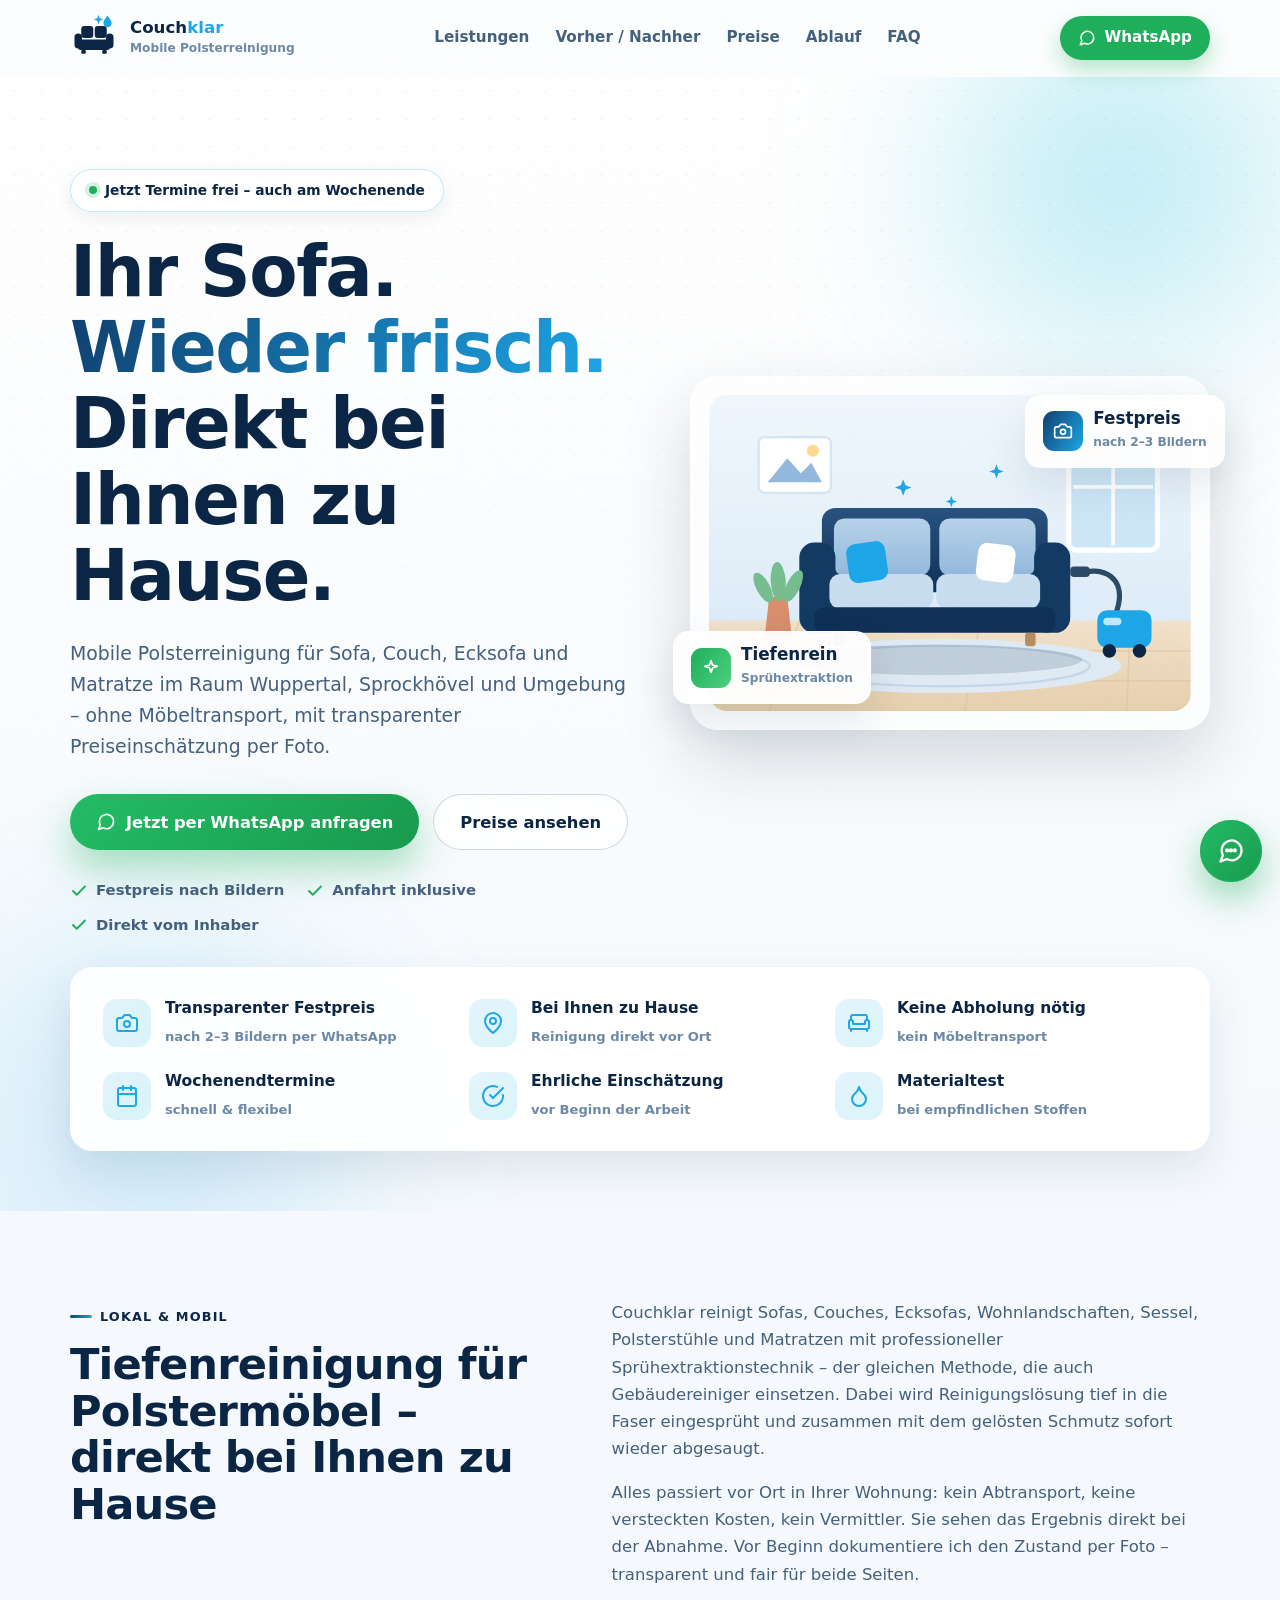
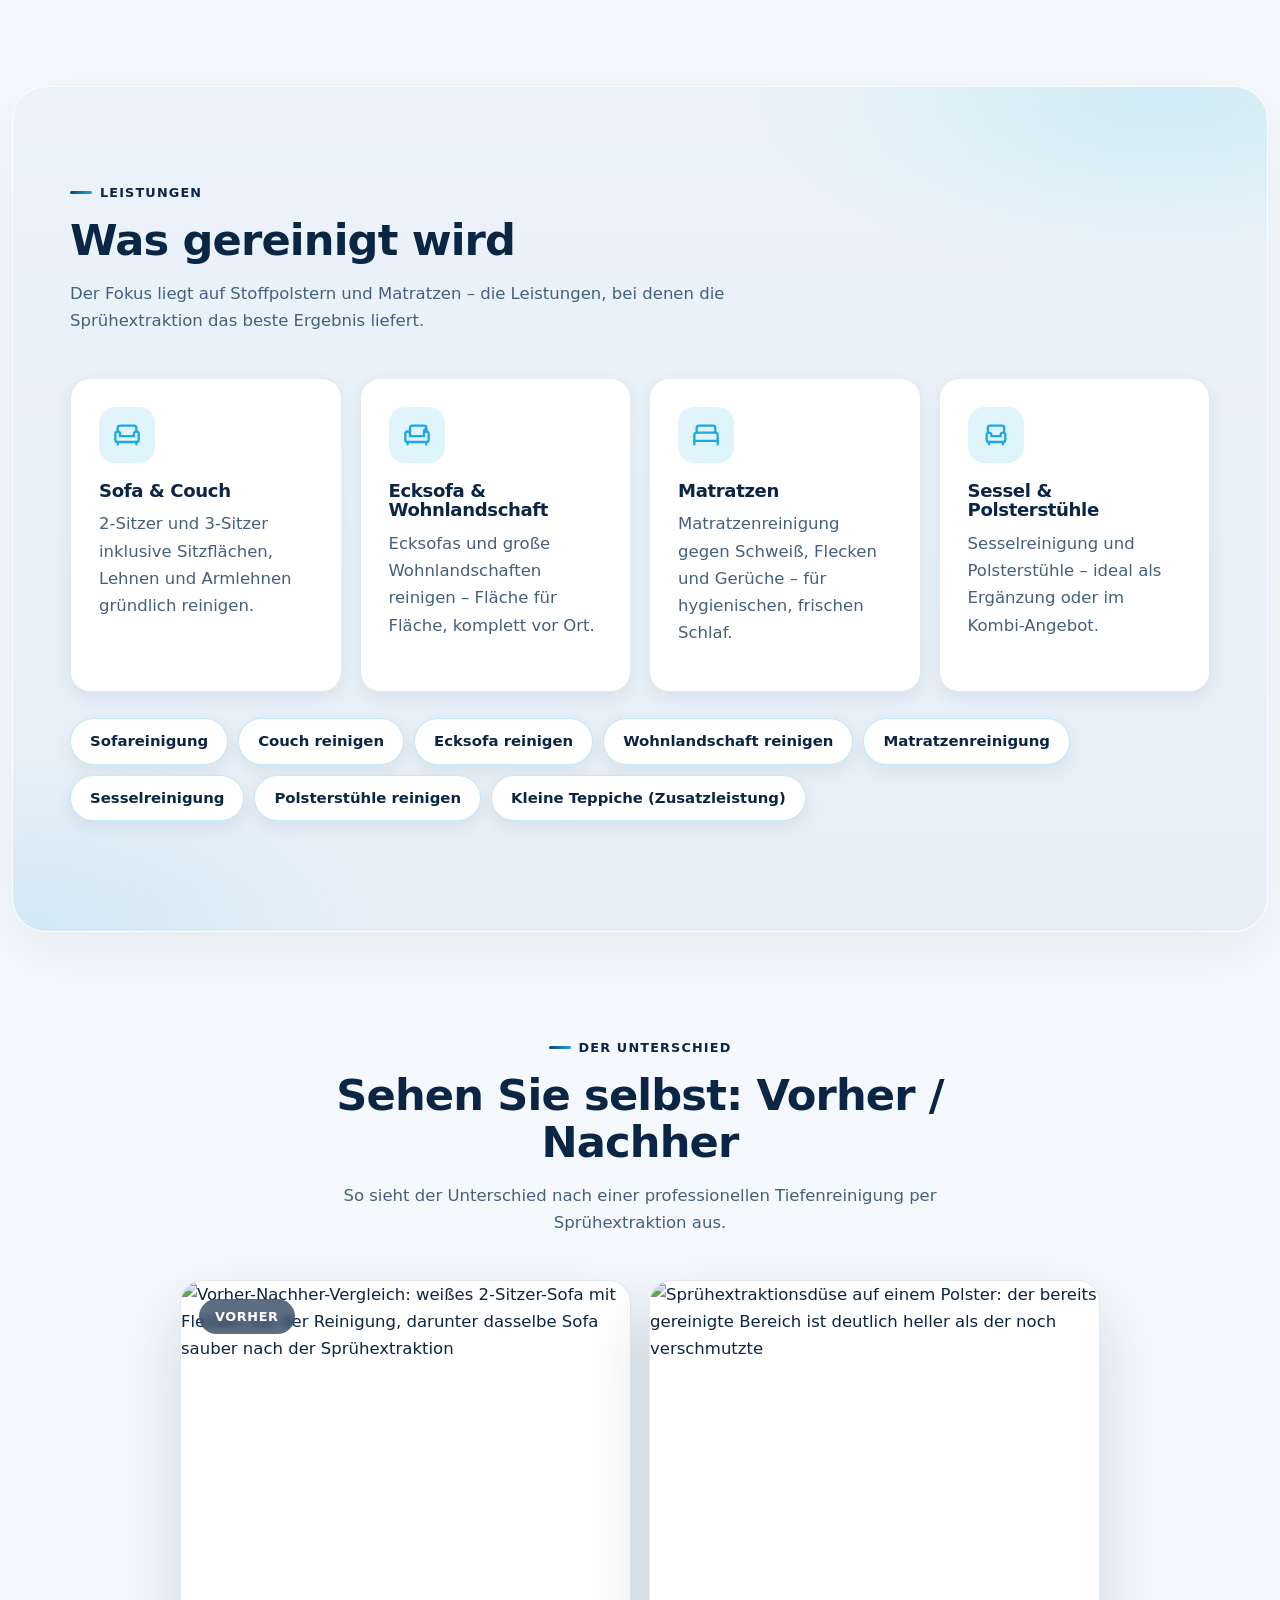
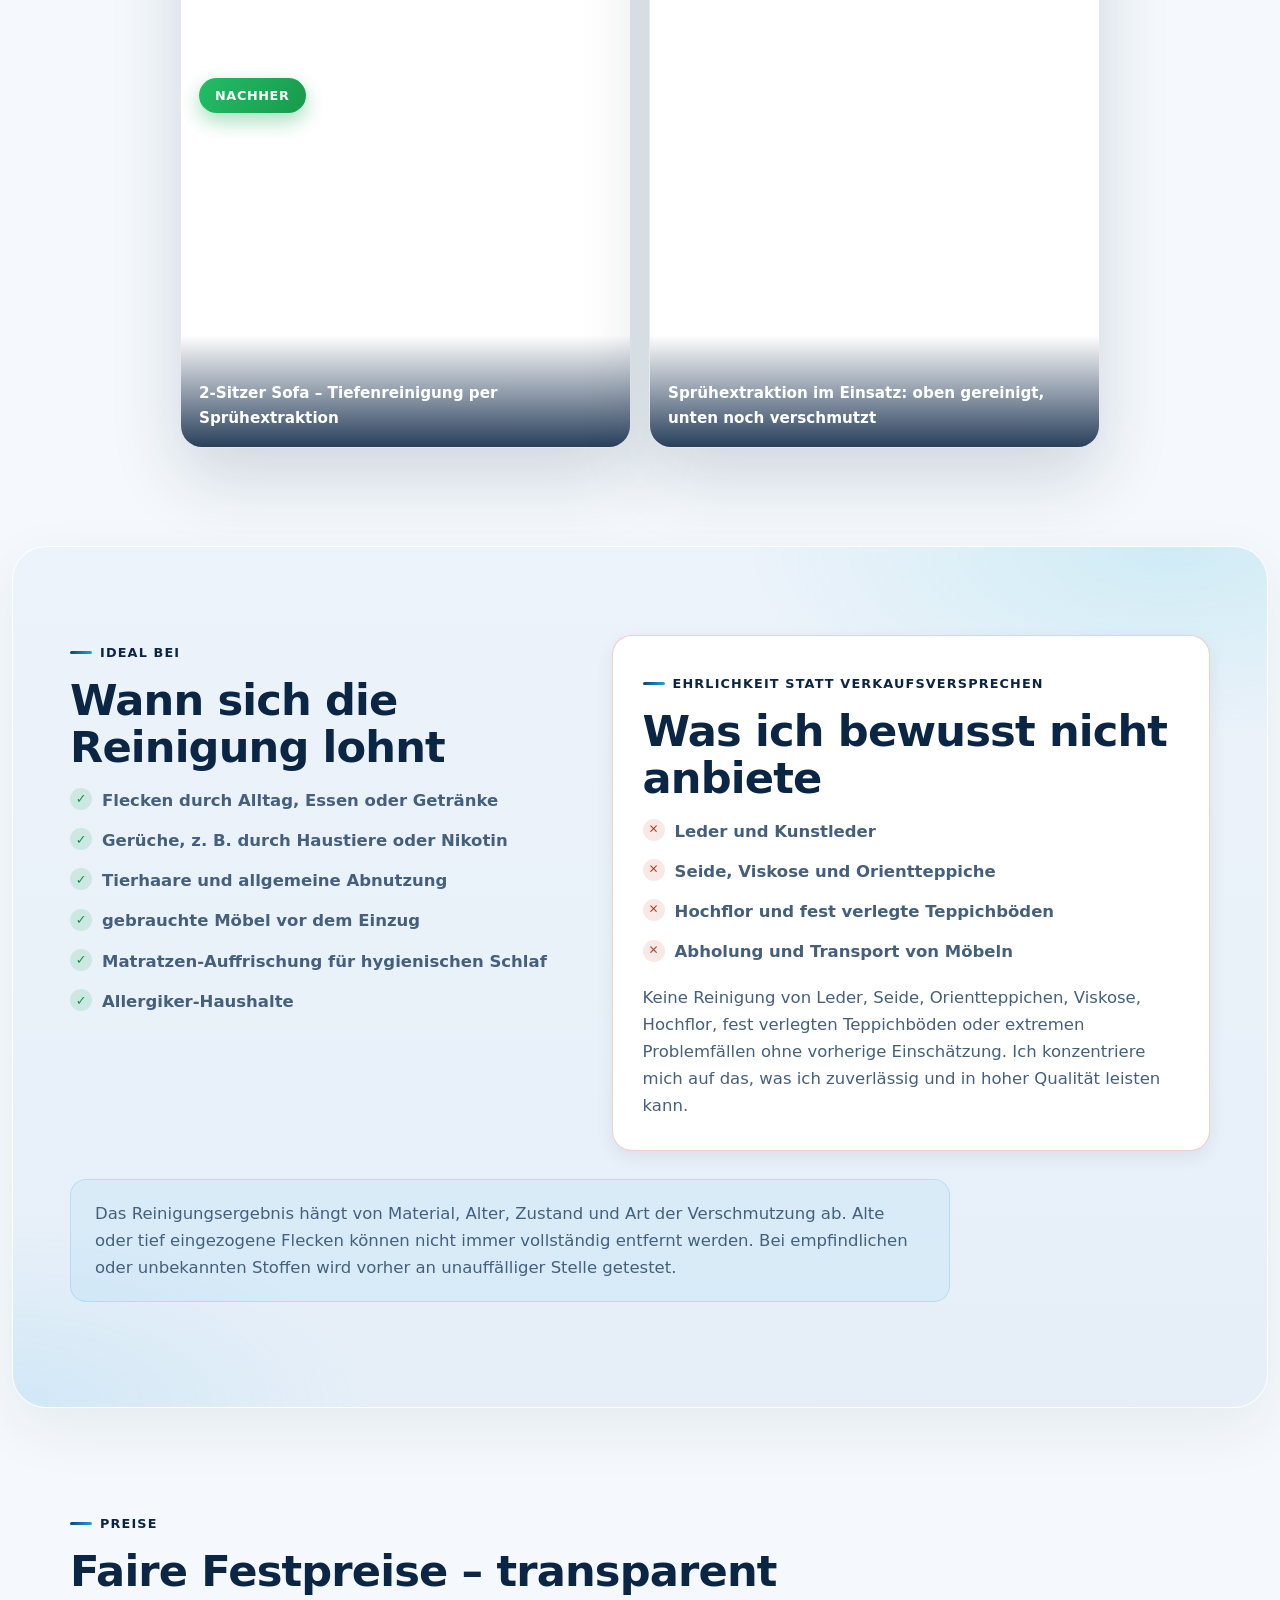
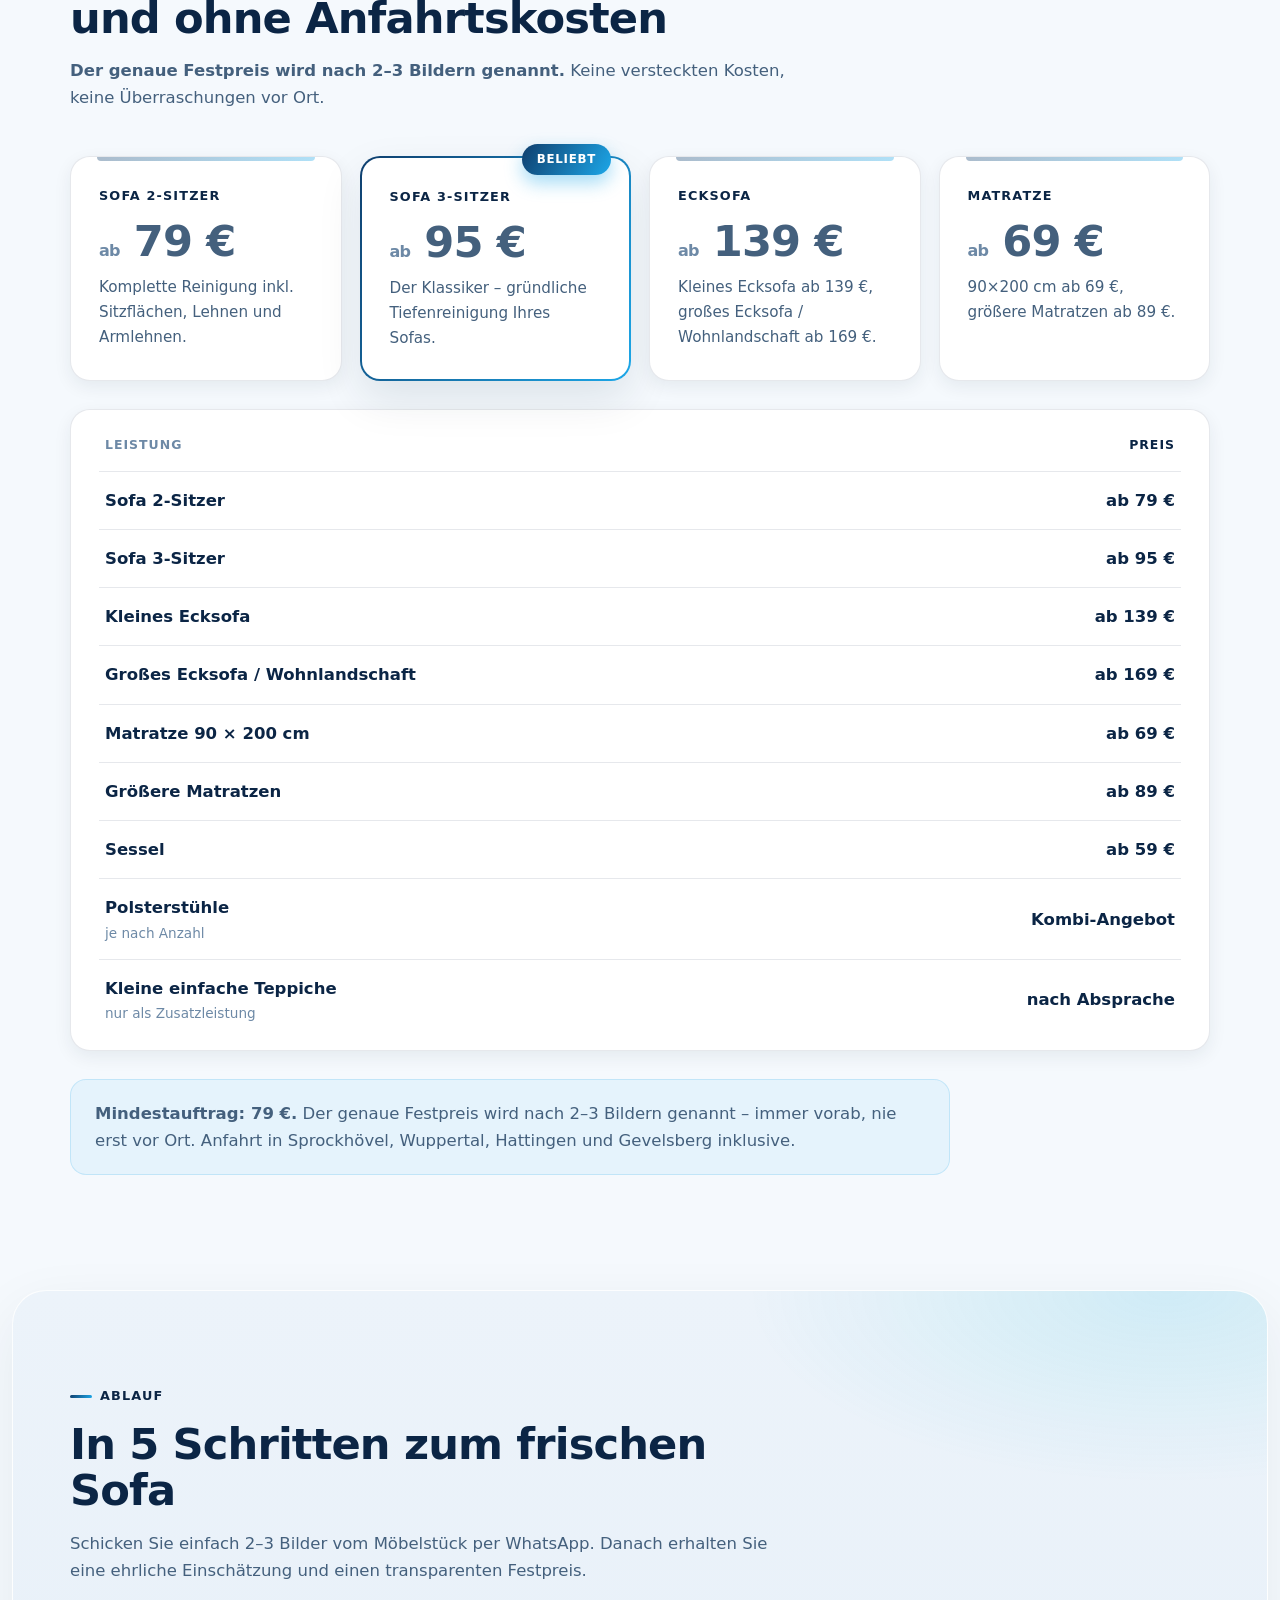
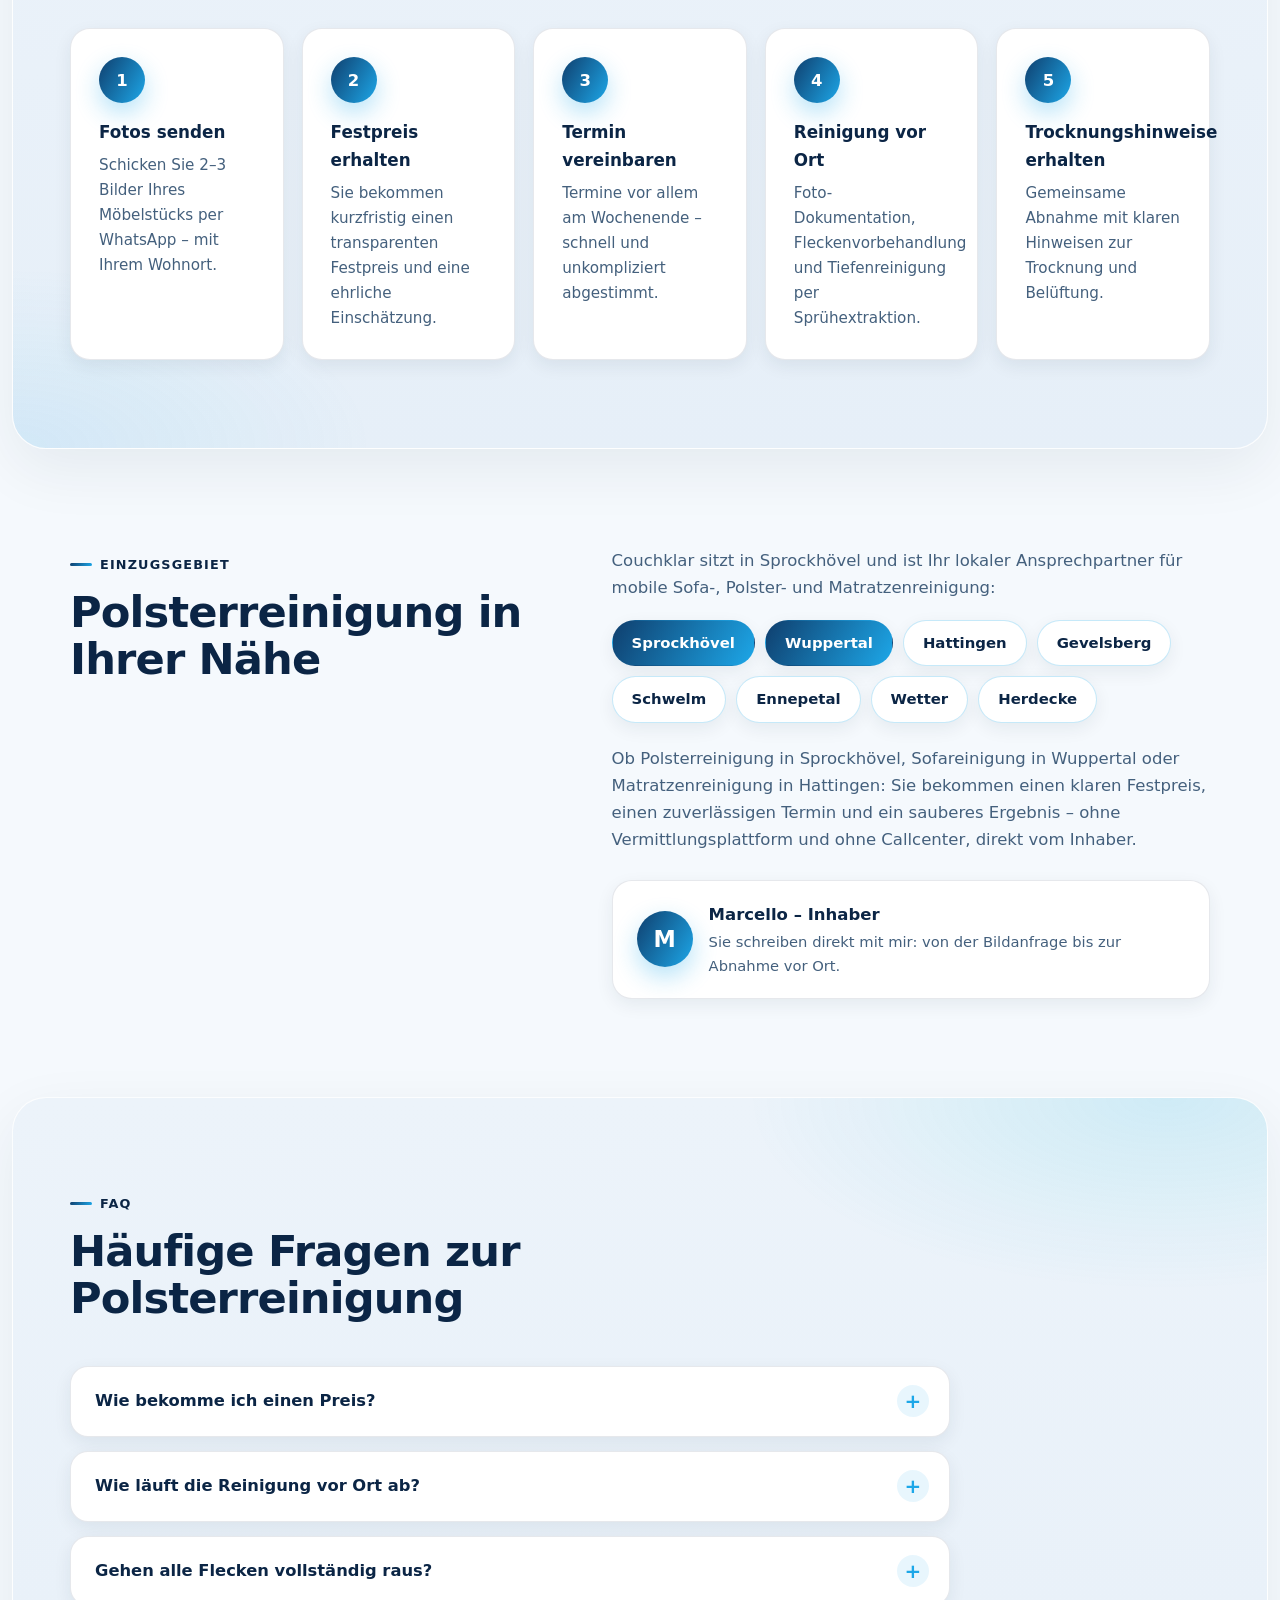
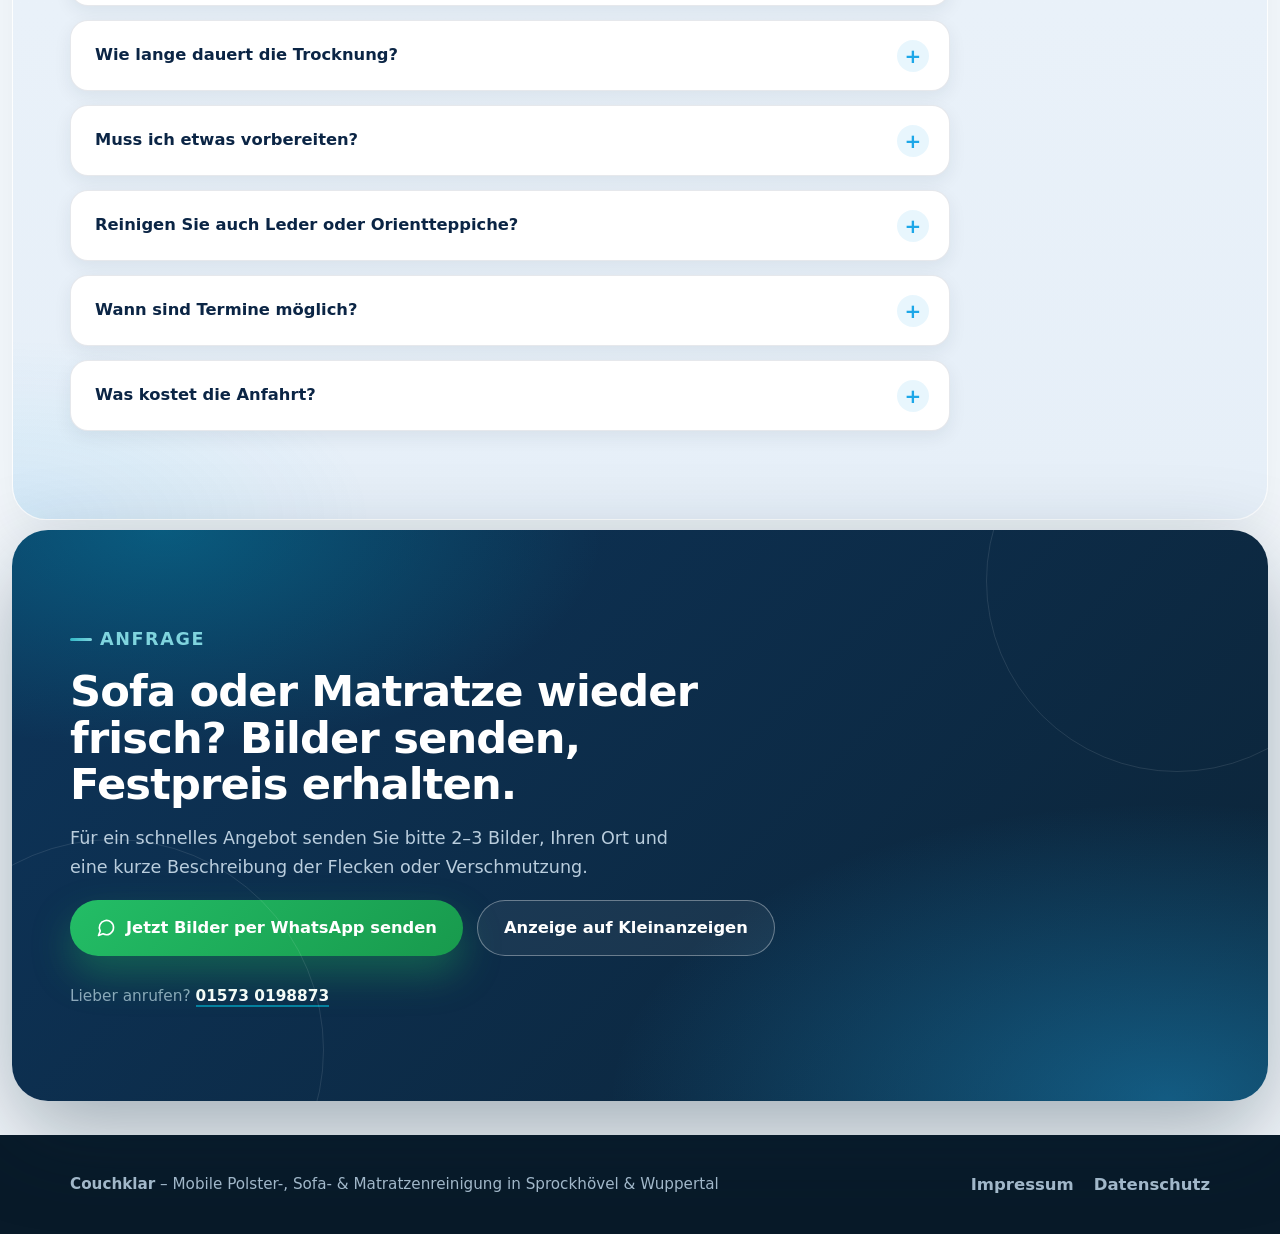
==== commit 11895102: "Add files via upload" ====
--- a/index.html
+++ b/index.html
@@ -508,83 +508,19 @@
           <div class="section-head centered reveal">
             <p class="section-kicker">Der Unterschied</p>
             <h2 id="ba-title">Sehen Sie selbst: Vorher / Nachher</h2>
-            <p>Ziehen Sie den Regler und erleben Sie, was eine professionelle Tiefenreinigung ausmacht.</p>
-          </div>
-          <div class="ba-wrap reveal" data-delay="1">
-            <div class="ba-slider" id="ba">
-              <div class="ba-layer ba-before">
-                <svg viewBox="0 0 640 320" xmlns="http://www.w3.org/2000/svg" role="img" aria-label="Sofa vor der Reinigung mit Flecken">
-                  <rect width="640" height="320" fill="#e7e4dc"/>
-                  <rect y="252" width="640" height="68" fill="#d9cdb6"/>
-                  <ellipse cx="320" cy="268" rx="270" ry="22" fill="#0b2545" opacity="0.1"/>
-                  <g>
-                    <rect x="90" y="58" width="460" height="132" rx="20" fill="#a39c8b"/>
-                    <rect x="108" y="74" width="208" height="94" rx="15" fill="#beb7a4"/>
-                    <rect x="324" y="74" width="208" height="94" rx="15" fill="#beb7a4"/>
-                    <rect x="48" y="110" width="62" height="150" rx="24" fill="#948d7c"/>
-                    <rect x="530" y="110" width="62" height="150" rx="24" fill="#948d7c"/>
-                    <rect x="104" y="166" width="212" height="56" rx="15" fill="#cbc4b2"/>
-                    <rect x="324" y="166" width="212" height="56" rx="15" fill="#cbc4b2"/>
-                    <rect x="94" y="220" width="452" height="40" rx="13" fill="#847d6d"/>
-                    <rect x="128" y="260" width="16" height="20" rx="4" fill="#8d6b49"/>
-                    <rect x="496" y="260" width="16" height="20" rx="4" fill="#8d6b49"/>
-                  </g>
-                  <g fill="#6f6046">
-                    <ellipse cx="200" cy="192" rx="34" ry="16" opacity="0.32"/>
-                    <ellipse cx="228" cy="184" rx="16" ry="9" opacity="0.25"/>
-                    <ellipse cx="392" cy="118" rx="28" ry="18" opacity="0.28"/>
-                    <ellipse cx="452" cy="196" rx="38" ry="14" opacity="0.3"/>
-                    <ellipse cx="160" cy="108" rx="20" ry="12" opacity="0.24"/>
-                    <ellipse cx="300" cy="206" rx="14" ry="7" opacity="0.26"/>
-                  </g>
-                  <g fill="#7d7361" opacity="0.6">
-                    <circle cx="250" cy="212" r="2.5"/>
-                    <circle cx="268" cy="200" r="2"/>
-                    <circle cx="420" cy="212" r="2.5"/>
-                    <circle cx="360" cy="208" r="2"/>
-                  </g>
-                </svg>
-              </div>
-              <div class="ba-layer ba-after">
-                <svg viewBox="0 0 640 320" xmlns="http://www.w3.org/2000/svg" role="img" aria-label="Sofa nach der Reinigung, frisch und sauber">
-                  <rect width="640" height="320" fill="#e9f3fb"/>
-                  <rect y="252" width="640" height="68" fill="#f0e0c6"/>
-                  <ellipse cx="320" cy="268" rx="270" ry="22" fill="#0b2545" opacity="0.1"/>
-                  <g>
-                    <rect x="90" y="58" width="460" height="132" rx="20" fill="#2a5583"/>
-                    <rect x="108" y="74" width="208" height="94" rx="15" fill="#a9cbe8"/>
-                    <rect x="324" y="74" width="208" height="94" rx="15" fill="#a9cbe8"/>
-                    <rect x="48" y="110" width="62" height="150" rx="24" fill="#1c4a78"/>
-                    <rect x="530" y="110" width="62" height="150" rx="24" fill="#1c4a78"/>
-                    <rect x="104" y="166" width="212" height="56" rx="15" fill="#cfe3f4"/>
-                    <rect x="324" y="166" width="212" height="56" rx="15" fill="#cfe3f4"/>
-                    <rect x="94" y="220" width="452" height="40" rx="13" fill="#123a63"/>
-                    <rect x="128" y="260" width="16" height="20" rx="4" fill="#b98d5f"/>
-                    <rect x="496" y="260" width="16" height="20" rx="4" fill="#b98d5f"/>
-                  </g>
-                  <g fill="#ffffff" opacity="0.5">
-                    <path d="M130 90 Q 180 78 230 90 L 226 100 Q 180 90 134 100 Z"/>
-                    <path d="M348 90 Q 398 78 448 90 L 444 100 Q 398 90 352 100 Z"/>
-                  </g>
-                  <g fill="#1DA7E8">
-                    <path d="M180 120 l3 8 8 3 -8 3 -3 8 -3 -8 -8 -3 8 -3 Z">
-                      <animate attributeName="opacity" values="0.3;1;0.3" dur="2.2s" repeatCount="indefinite"/>
-                    </path>
-                    <path d="M460 100 l2.5 7 7 2.5 -7 2.5 -2.5 7 -2.5 -7 -7 -2.5 7 -2.5 Z">
-                      <animate attributeName="opacity" values="1;0.25;1" dur="2.8s" repeatCount="indefinite"/>
-                    </path>
-                    <path d="M320 190 l2 5.5 5.5 2 -5.5 2 -2 5.5 -2 -5.5 -5.5 -2 5.5 -2 Z">
-                      <animate attributeName="opacity" values="0.4;1;0.4" dur="2s" repeatCount="indefinite"/>
-                    </path>
-                  </g>
-                </svg>
-              </div>
-              <span class="ba-tag ba-tag-before">Vorher</span>
-              <span class="ba-tag ba-tag-after">Nachher</span>
-              <div class="ba-handle" aria-hidden="true"></div>
-              <input class="ba-range" type="range" min="2" max="98" value="50" aria-label="Vorher-Nachher-Vergleich verschieben">
-            </div>
-            <p class="ba-hint">← Regler ziehen — so arbeitet die Sprühextraktion (Illustration; echte Vorher/Nachher-Fotos folgen nach den ersten Aufträgen)</p>
+            <p>So sieht der Unterschied nach einer professionellen Tiefenreinigung per Sprühextraktion aus.</p>
+          </div>
+          <div class="photo-grid reveal" data-delay="1">
+            <figure class="photo-card">
+              <img src="assets/sofa-vorher-nachher.jpg" width="687" height="950" alt="Vorher-Nachher-Vergleich: weißes 2-Sitzer-Sofa mit Flecken vor der Reinigung, darunter dasselbe Sofa sauber nach der Sprühextraktion" loading="lazy">
+              <span class="photo-tag photo-tag-dark" style="top:18px">Vorher</span>
+              <span class="photo-tag photo-tag-green" style="top:calc(50% + 14px)">Nachher</span>
+              <figcaption>2-Sitzer Sofa – Tiefenreinigung per Sprühextraktion</figcaption>
+            </figure>
+            <figure class="photo-card">
+              <img src="assets/reinigung-vor-ort.jpg" width="522" height="891" alt="Sprühextraktionsdüse auf einem Polster: der bereits gereinigte Bereich ist deutlich heller als der noch verschmutzte" loading="lazy">
+              <figcaption>Sprühextraktion im Einsatz: oben gereinigt, unten noch verschmutzt</figcaption>
+            </figure>
           </div>
         </div>
       </section>
@@ -867,38 +803,6 @@
 
         var reduced = window.matchMedia("(prefers-reduced-motion: reduce)").matches;
 
-        var ba = document.getElementById("ba");
-        if (ba) {
-          var range = ba.querySelector(".ba-range");
-          var set = function (v) { ba.style.setProperty("--pos", v + "%"); };
-          range.addEventListener("input", function () { set(range.value); });
-          set(range.value);
-
-          if (!reduced && "IntersectionObserver" in window) {
-            var wiggled = false;
-            var baIo = new IntersectionObserver(function (entries) {
-              entries.forEach(function (entry) {
-                if (entry.isIntersecting && !wiggled) {
-                  wiggled = true;
-                  baIo.unobserve(ba);
-                  var start = null;
-                  var wiggle = function (ts) {
-                    if (!start) start = ts;
-                    var t = (ts - start) / 1400;
-                    if (t >= 1) { range.value = 50; set(50); return; }
-                    var v = 50 + Math.sin(t * Math.PI * 2) * 16 * (1 - t);
-                    range.value = v;
-                    set(v);
-                    requestAnimationFrame(wiggle);
-                  };
-                  requestAnimationFrame(wiggle);
-                }
-              });
-            }, { threshold: 0.6 });
-            baIo.observe(ba);
-          }
-        }
-
         var scene = document.querySelector(".hero-scene");
         if (scene && !reduced && window.matchMedia("(pointer: fine)").matches) {
           var visual = document.querySelector(".hero-visual");
--- a/styles.css
+++ b/styles.css
@@ -783,42 +783,35 @@
   letter-spacing: 0.05em;
 }
 
-/* ---------- Before/After slider ---------- */
-
-.ba-wrap {
-  max-width: 880px;
+/* ---------- Vorher/Nachher-Fotos ---------- */
+
+.photo-grid {
+  display: grid;
+  gap: 18px;
+  max-width: 920px;
   margin-inline: auto;
 }
 
-.ba-slider {
+.photo-card {
   position: relative;
+  margin: 0;
   overflow: hidden;
-  border-radius: 26px;
+  border-radius: 22px;
   border: 1px solid var(--line);
   box-shadow: var(--shadow-lg);
-  touch-action: none;
-  background: #dfe9f2;
-}
-
-.ba-layer {
+  background: #fff;
+}
+
+.photo-card img {
   display: block;
-}
-
-.ba-after {
+  width: 100%;
+  height: 100%;
+  object-fit: cover;
+}
+
+.photo-tag {
   position: absolute;
-  inset: 0;
-  clip-path: inset(0 0 0 var(--pos, 50%));
-}
-
-.ba-after svg,
-.ba-before svg {
-  width: 100%;
-  height: auto;
-}
-
-.ba-tag {
-  position: absolute;
-  top: 18px;
+  left: 18px;
   padding: 7px 16px;
   border-radius: 999px;
   font-family: var(--font-head);
@@ -830,56 +823,24 @@
   pointer-events: none;
 }
 
-.ba-tag-before {
-  left: 18px;
-  background: rgba(12, 36, 55, 0.66);
+.photo-tag-dark {
+  background: rgba(11, 37, 69, 0.66);
   backdrop-filter: blur(4px);
 }
 
-.ba-tag-after {
-  right: 18px;
+.photo-tag-green {
   background: linear-gradient(120deg, #23bd66, #189a4d);
   box-shadow: 0 8px 20px rgba(31, 175, 90, 0.4);
 }
 
-.ba-range {
+.photo-card figcaption {
   position: absolute;
-  inset: 0;
-  width: 100%;
-  height: 100%;
-  margin: 0;
-  opacity: 0;
-  cursor: ew-resize;
-}
-
-.ba-handle {
-  position: absolute;
-  top: 0;
-  bottom: 0;
-  left: var(--pos, 50%);
-  width: 3px;
-  background: #fff;
-  box-shadow: 0 0 20px rgba(12, 36, 55, 0.4);
-  transform: translateX(-50%);
-  pointer-events: none;
-}
-
-.ba-handle::after {
-  position: absolute;
-  top: 50%;
-  left: 50%;
-  display: grid;
-  width: 50px;
-  height: 50px;
-  place-items: center;
-  content: "⇄";
-  background: #fff;
-  border-radius: 50%;
-  box-shadow: 0 10px 28px rgba(12, 36, 55, 0.35);
-  color: var(--blue-deep);
-  font-size: 1.15rem;
-  font-weight: 900;
-  transform: translate(-50%, -50%);
+  inset: auto 0 0 0;
+  padding: 46px 18px 16px;
+  background: linear-gradient(180deg, transparent, rgba(11, 37, 69, 0.88));
+  color: #fff;
+  font-weight: 700;
+  font-size: 0.95rem;
 }
 
 .ba-hint {
@@ -1517,6 +1478,10 @@
     align-items: stretch;
   }
 
+  .photo-grid {
+    grid-template-columns: repeat(2, minmax(0, 1fr));
+  }
+
   .price-card-highlight {
     transform: scale(1.04);
   }
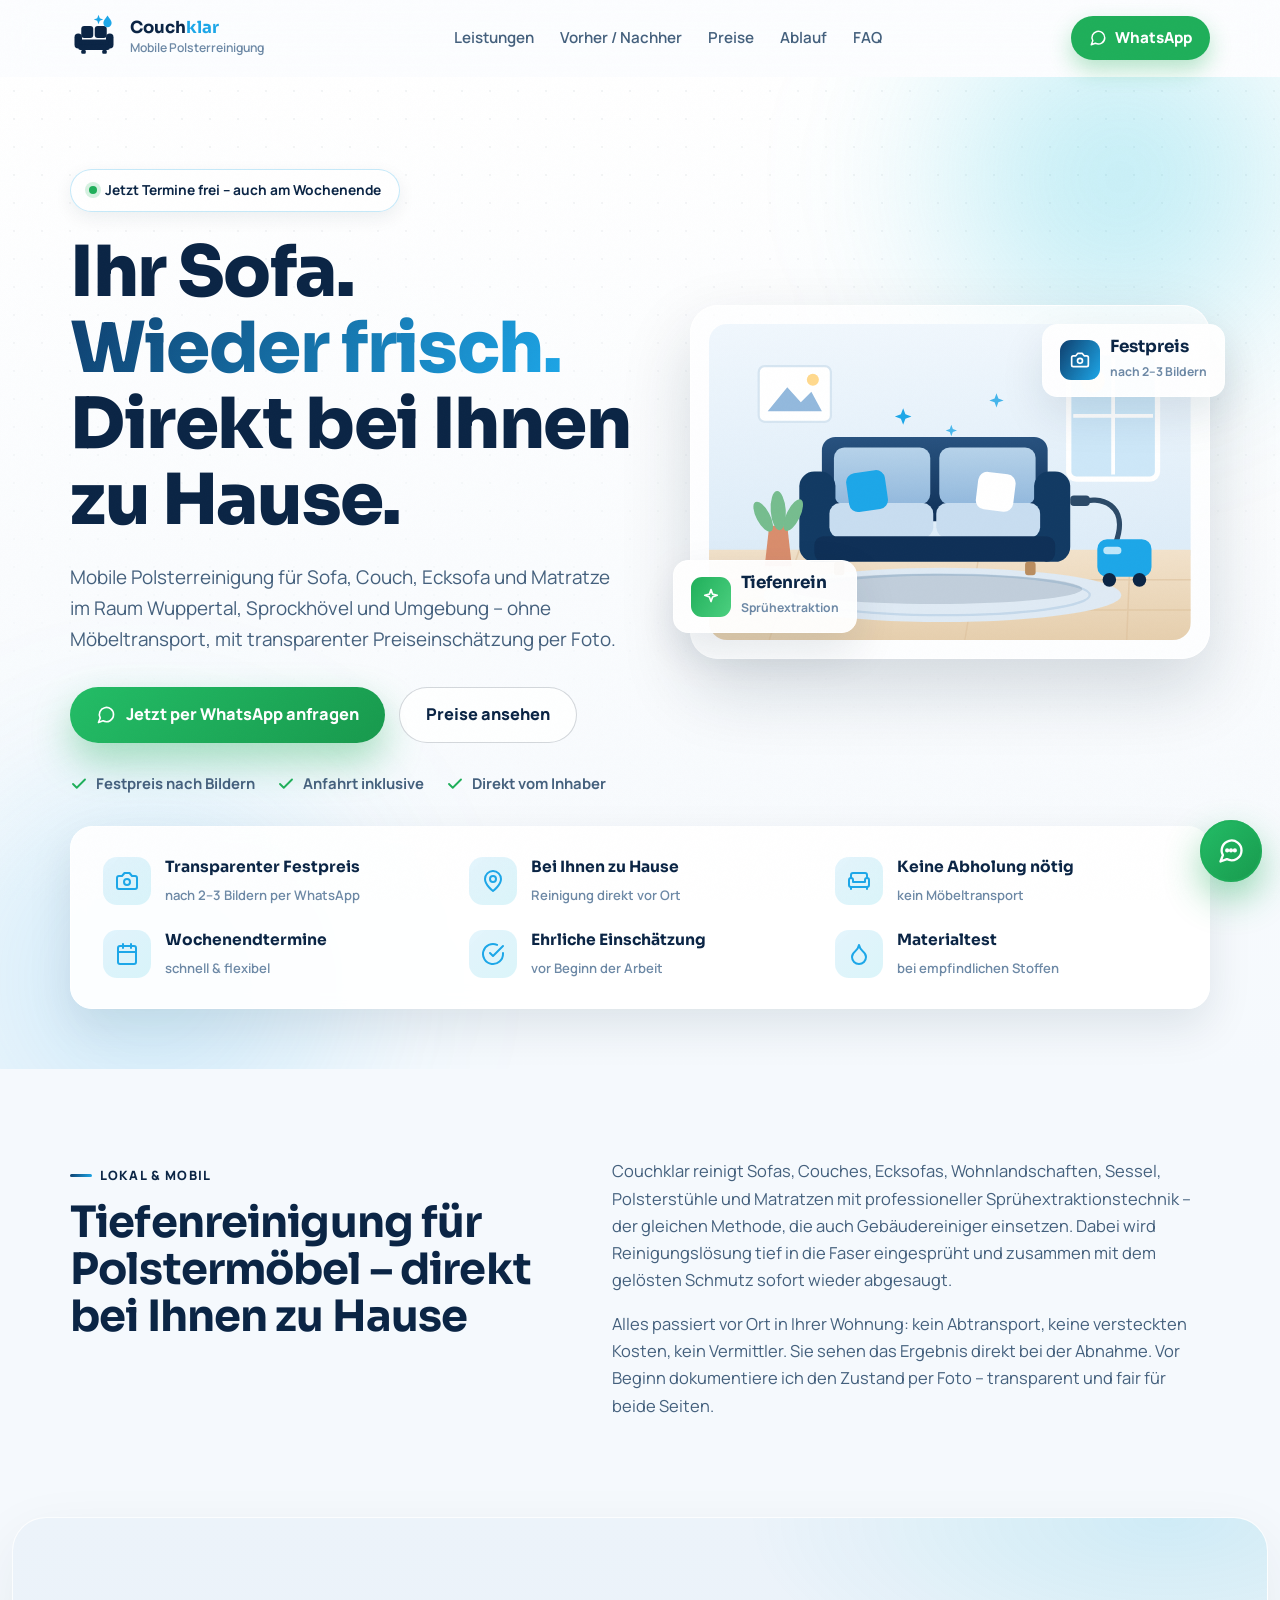
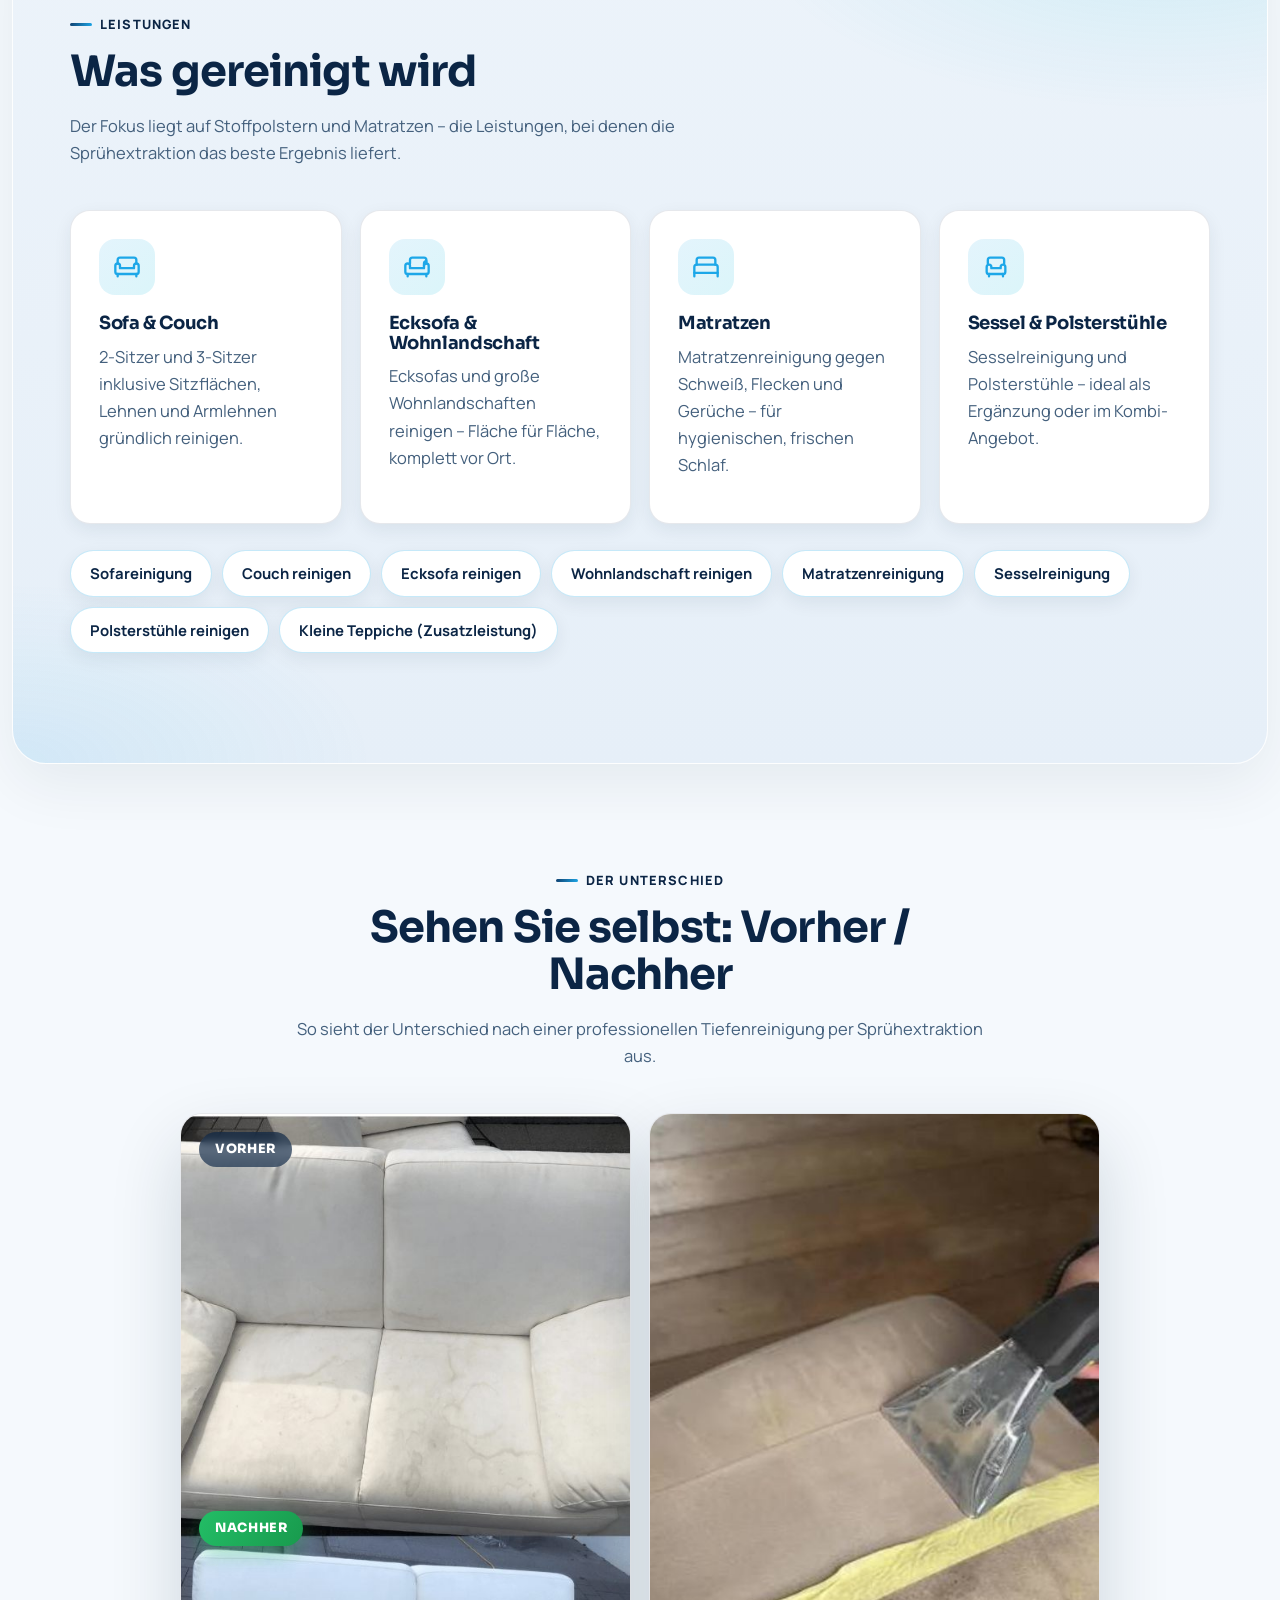
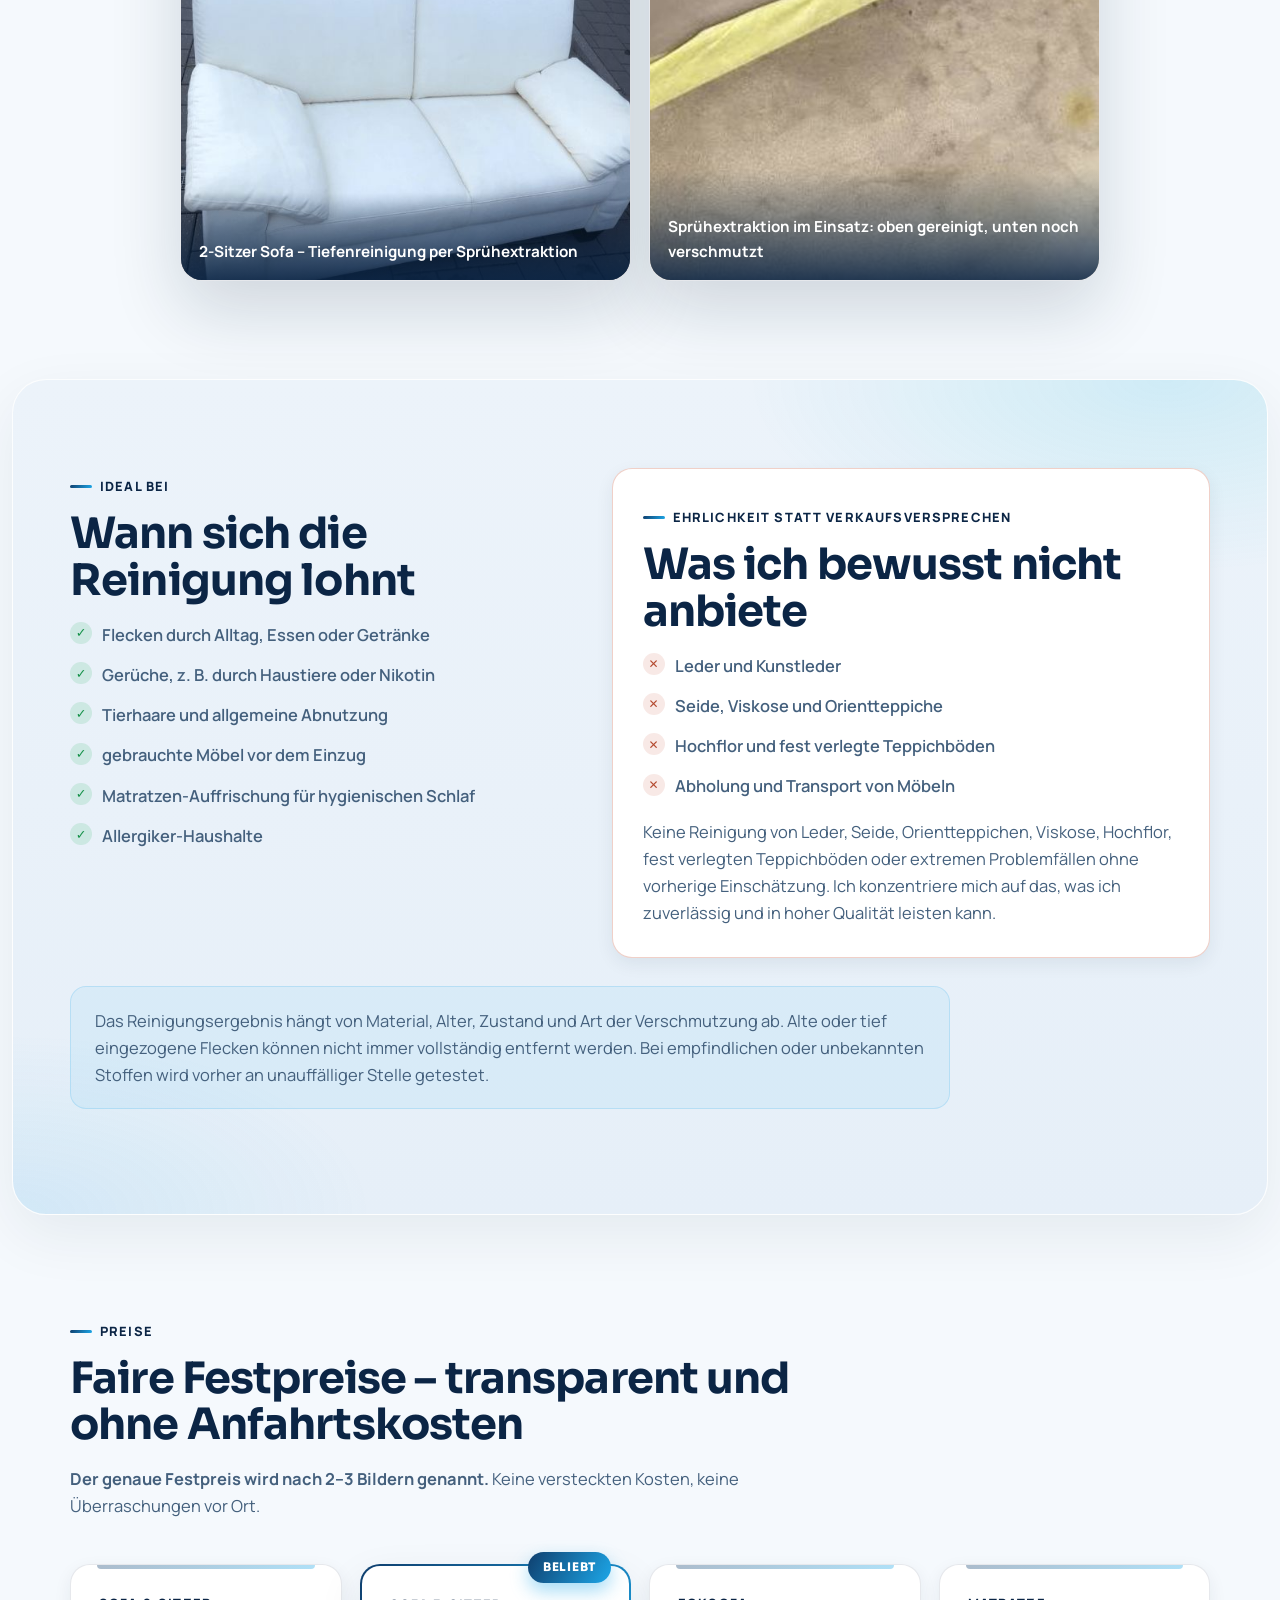
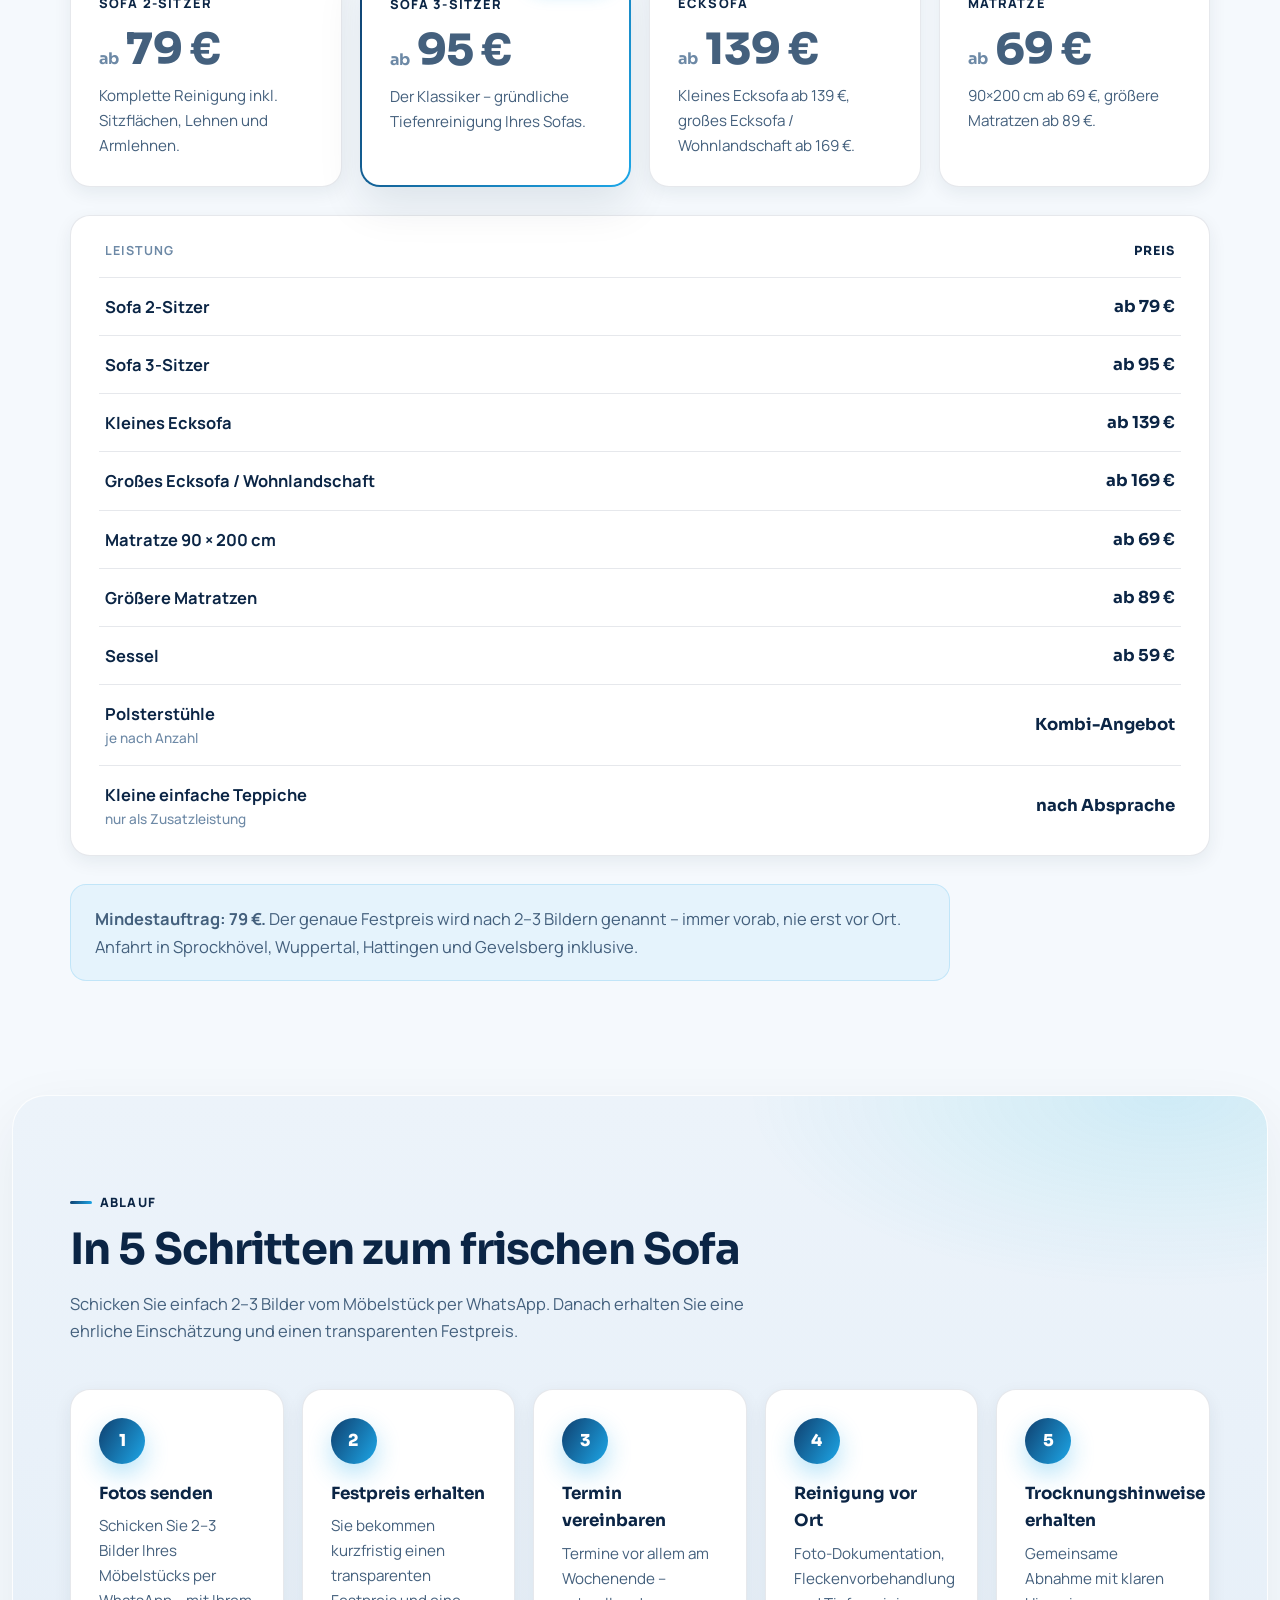
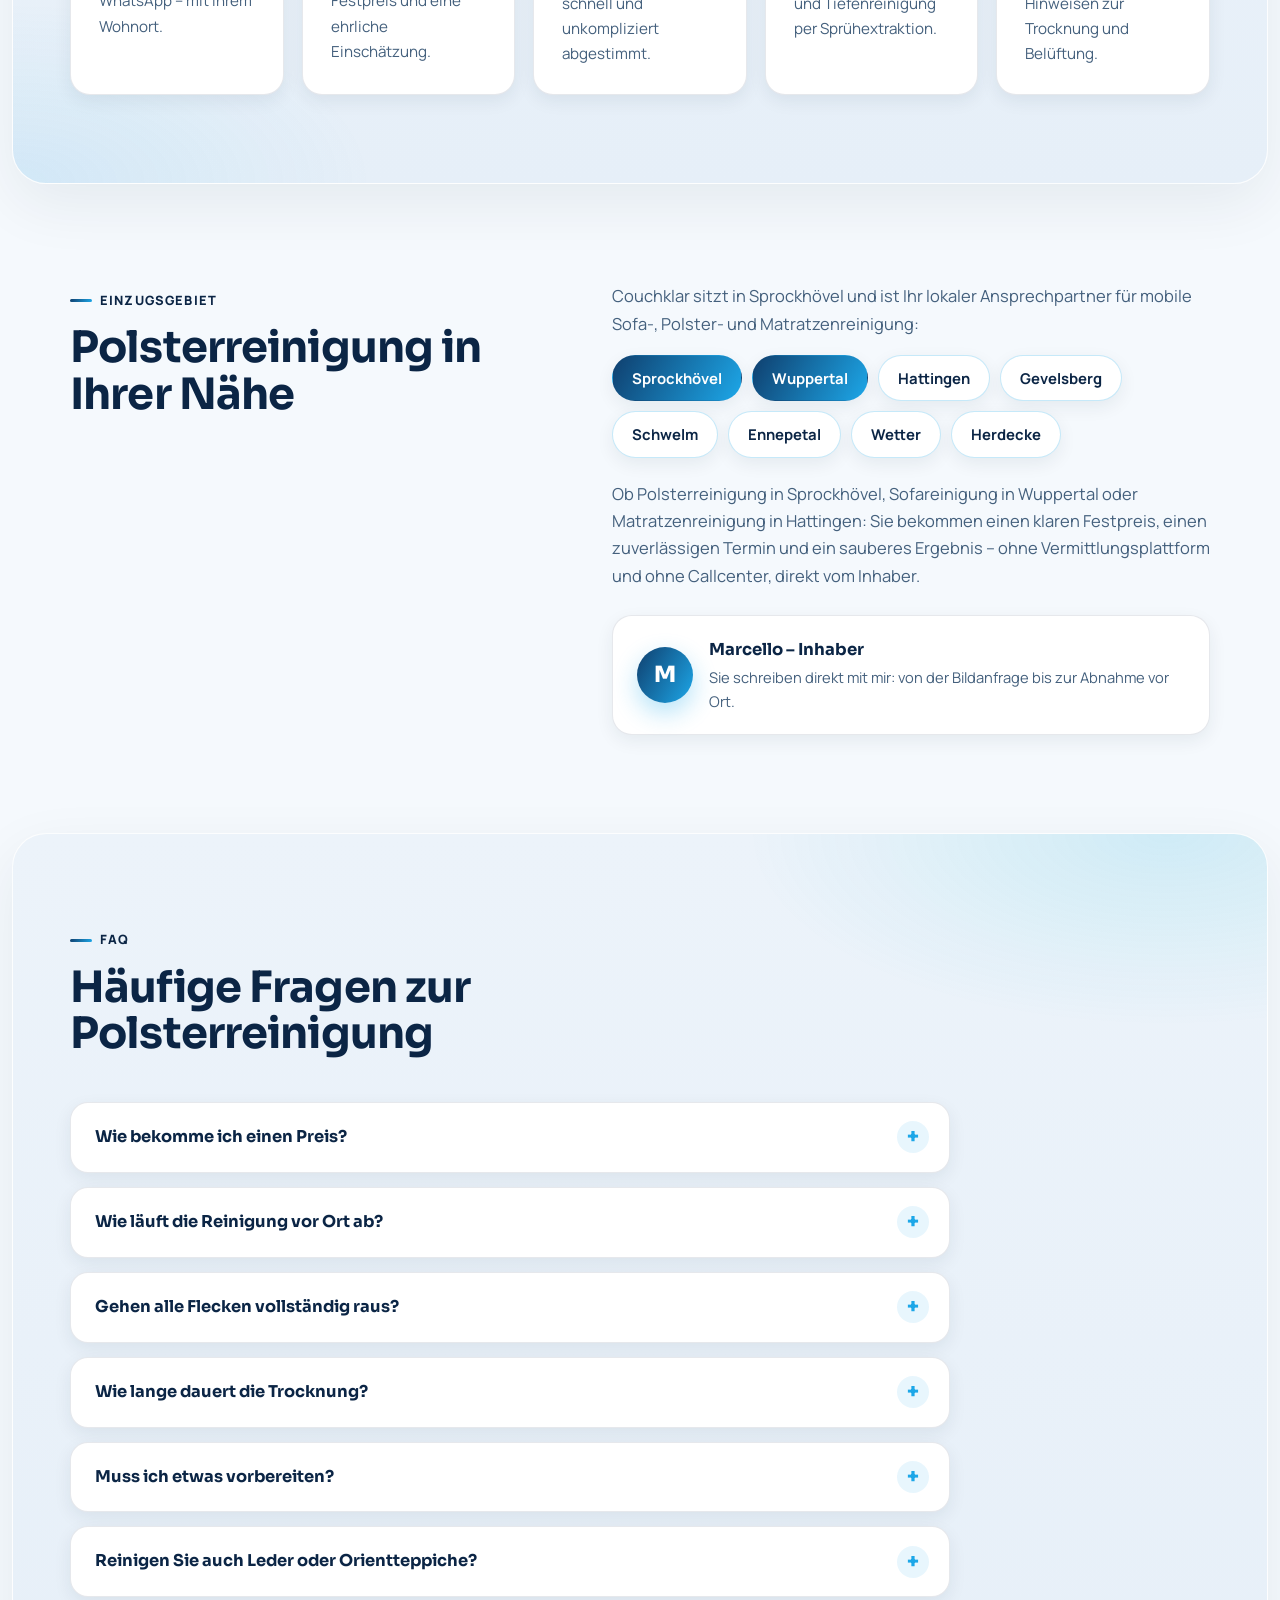
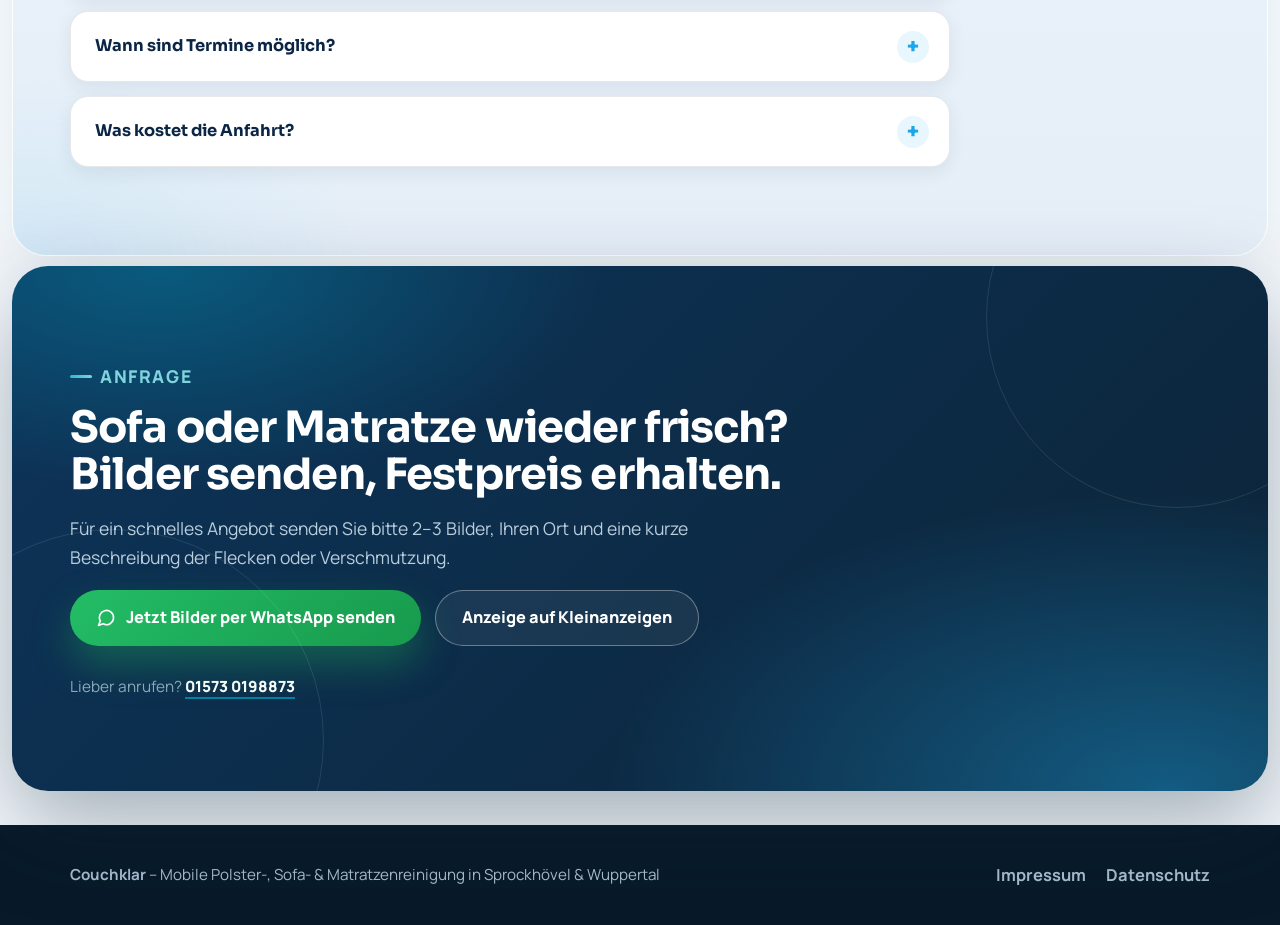
==== commit 2bd238f0: "Add files via upload" ====
--- a/index.html
+++ b/index.html
@@ -13,10 +13,10 @@
     <meta property="og:type" content="website">
     <meta property="og:locale" content="de_DE">
     <meta property="og:url" content="https://mulero-polsterreinigung.vercel.app/">
-    <meta property="og:image" content="https://mulero-polsterreinigung.vercel.app/assets/couchklar-logo.jpg">
-    <link rel="icon" type="image/svg+xml" href="assets/favicon.svg">
-    <link rel="preload" as="font" href="assets/fonts/sora-latin.woff2" type="font/woff2" crossorigin>
-    <link rel="preload" as="font" href="assets/fonts/manrope-latin.woff2" type="font/woff2" crossorigin>
+    <meta property="og:image" content="https://mulero-polsterreinigung.vercel.app/couchklar-logo.jpg">
+    <link rel="icon" type="image/svg+xml" href="favicon.svg">
+    <link rel="preload" as="font" href="sora-latin.woff2" type="font/woff2" crossorigin>
+    <link rel="preload" as="font" href="manrope-latin.woff2" type="font/woff2" crossorigin>
     <link rel="stylesheet" href="styles.css">
     <script>document.documentElement.classList.add("js");</script>
     <script type="application/ld+json">
@@ -29,7 +29,7 @@
             "name": "Couchklar – Mobile Polsterreinigung",
             "description": "Mobile Polster-, Sofa- und Matratzenreinigung vor Ort beim Kunden in Wuppertal, Sprockhövel, Hattingen, Gevelsberg und Umgebung. Professionelle Sprühextraktion, Festpreis nach Bildern.",
             "url": "https://mulero-polsterreinigung.vercel.app/",
-            "image": "https://mulero-polsterreinigung.vercel.app/assets/couchklar-logo.jpg",
+            "image": "https://mulero-polsterreinigung.vercel.app/couchklar-logo.jpg",
             "telephone": "+4915730198873",
             "email": "marcello199715@gmail.com",
             "sameAs": [
@@ -512,13 +512,13 @@
           </div>
           <div class="photo-grid reveal" data-delay="1">
             <figure class="photo-card">
-              <img src="assets/sofa-vorher-nachher.jpg" width="687" height="950" alt="Vorher-Nachher-Vergleich: weißes 2-Sitzer-Sofa mit Flecken vor der Reinigung, darunter dasselbe Sofa sauber nach der Sprühextraktion" loading="lazy">
+              <img src="sofa-vorher-nachher.jpg" width="687" height="950" alt="Vorher-Nachher-Vergleich: weißes 2-Sitzer-Sofa mit Flecken vor der Reinigung, darunter dasselbe Sofa sauber nach der Sprühextraktion" loading="lazy">
               <span class="photo-tag photo-tag-dark" style="top:18px">Vorher</span>
               <span class="photo-tag photo-tag-green" style="top:calc(50% + 14px)">Nachher</span>
               <figcaption>2-Sitzer Sofa – Tiefenreinigung per Sprühextraktion</figcaption>
             </figure>
             <figure class="photo-card">
-              <img src="assets/reinigung-vor-ort.jpg" width="522" height="891" alt="Sprühextraktionsdüse auf einem Polster: der bereits gereinigte Bereich ist deutlich heller als der noch verschmutzte" loading="lazy">
+              <img src="reinigung-vor-ort.jpg" width="522" height="891" alt="Sprühextraktionsdüse auf einem Polster: der bereits gereinigte Bereich ist deutlich heller als der noch verschmutzte" loading="lazy">
               <figcaption>Sprühextraktion im Einsatz: oben gereinigt, unten noch verschmutzt</figcaption>
             </figure>
           </div>
--- a/styles.css
+++ b/styles.css
@@ -5,7 +5,7 @@
 
 @font-face {
   font-family: "Sora";
-  src: url("assets/fonts/sora-latin.woff2") format("woff2");
+  src: url("sora-latin.woff2") format("woff2");
   font-weight: 100 800;
   font-style: normal;
   font-display: swap;
@@ -13,7 +13,7 @@
 
 @font-face {
   font-family: "Manrope";
-  src: url("assets/fonts/manrope-latin.woff2") format("woff2");
+  src: url("manrope-latin.woff2") format("woff2");
   font-weight: 200 800;
   font-style: normal;
   font-display: swap;
